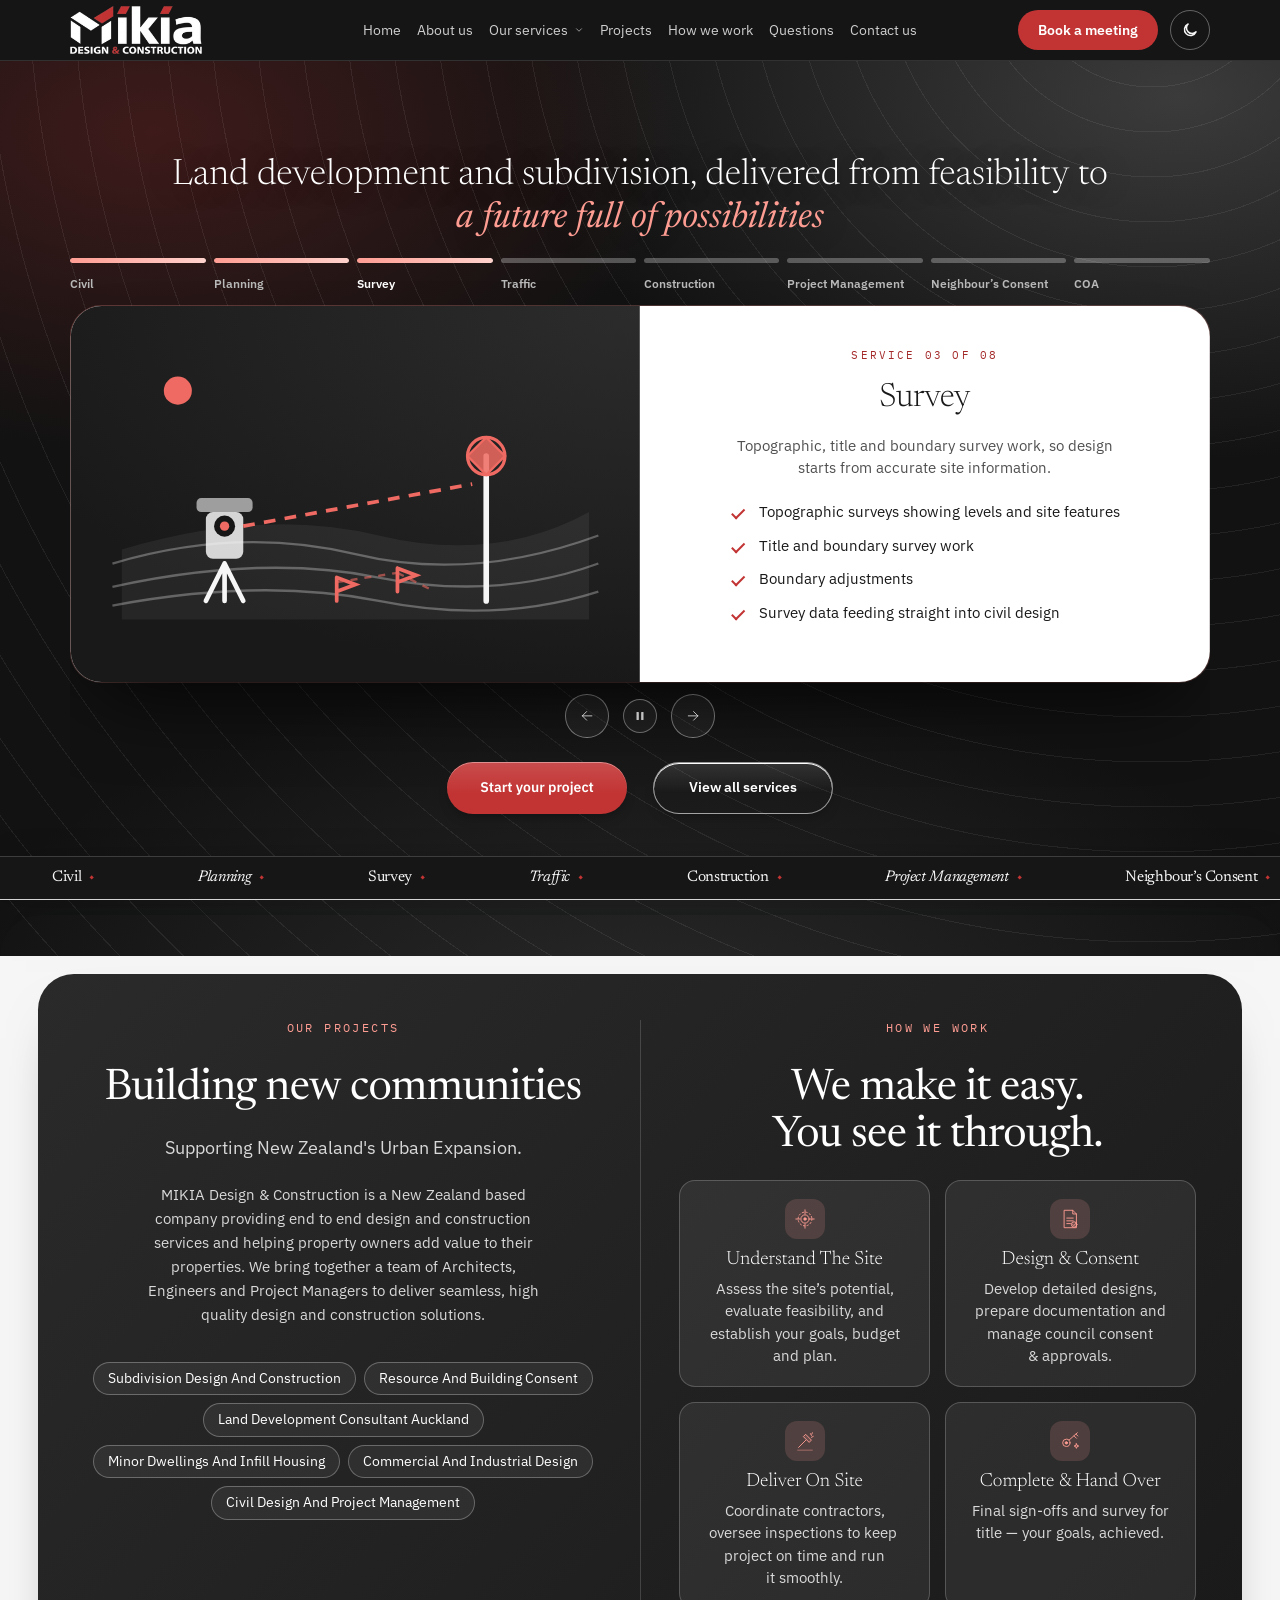
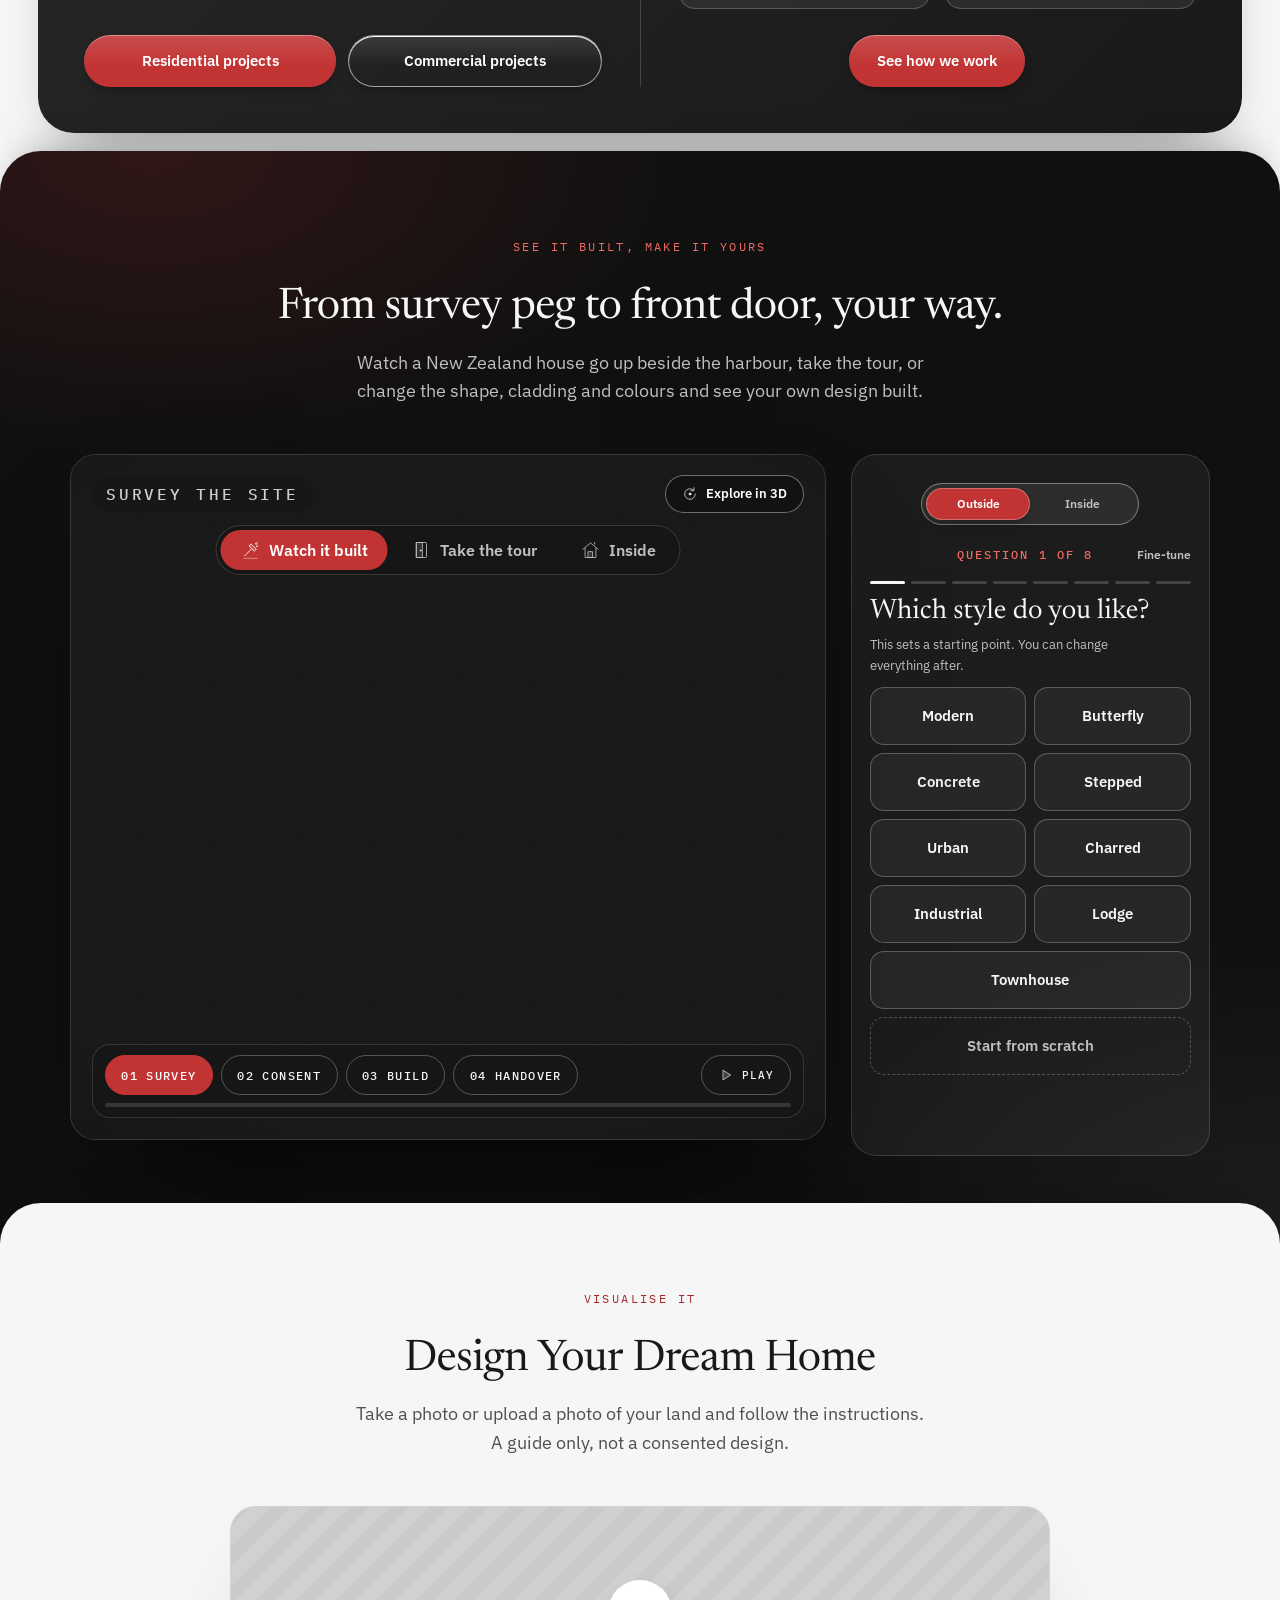
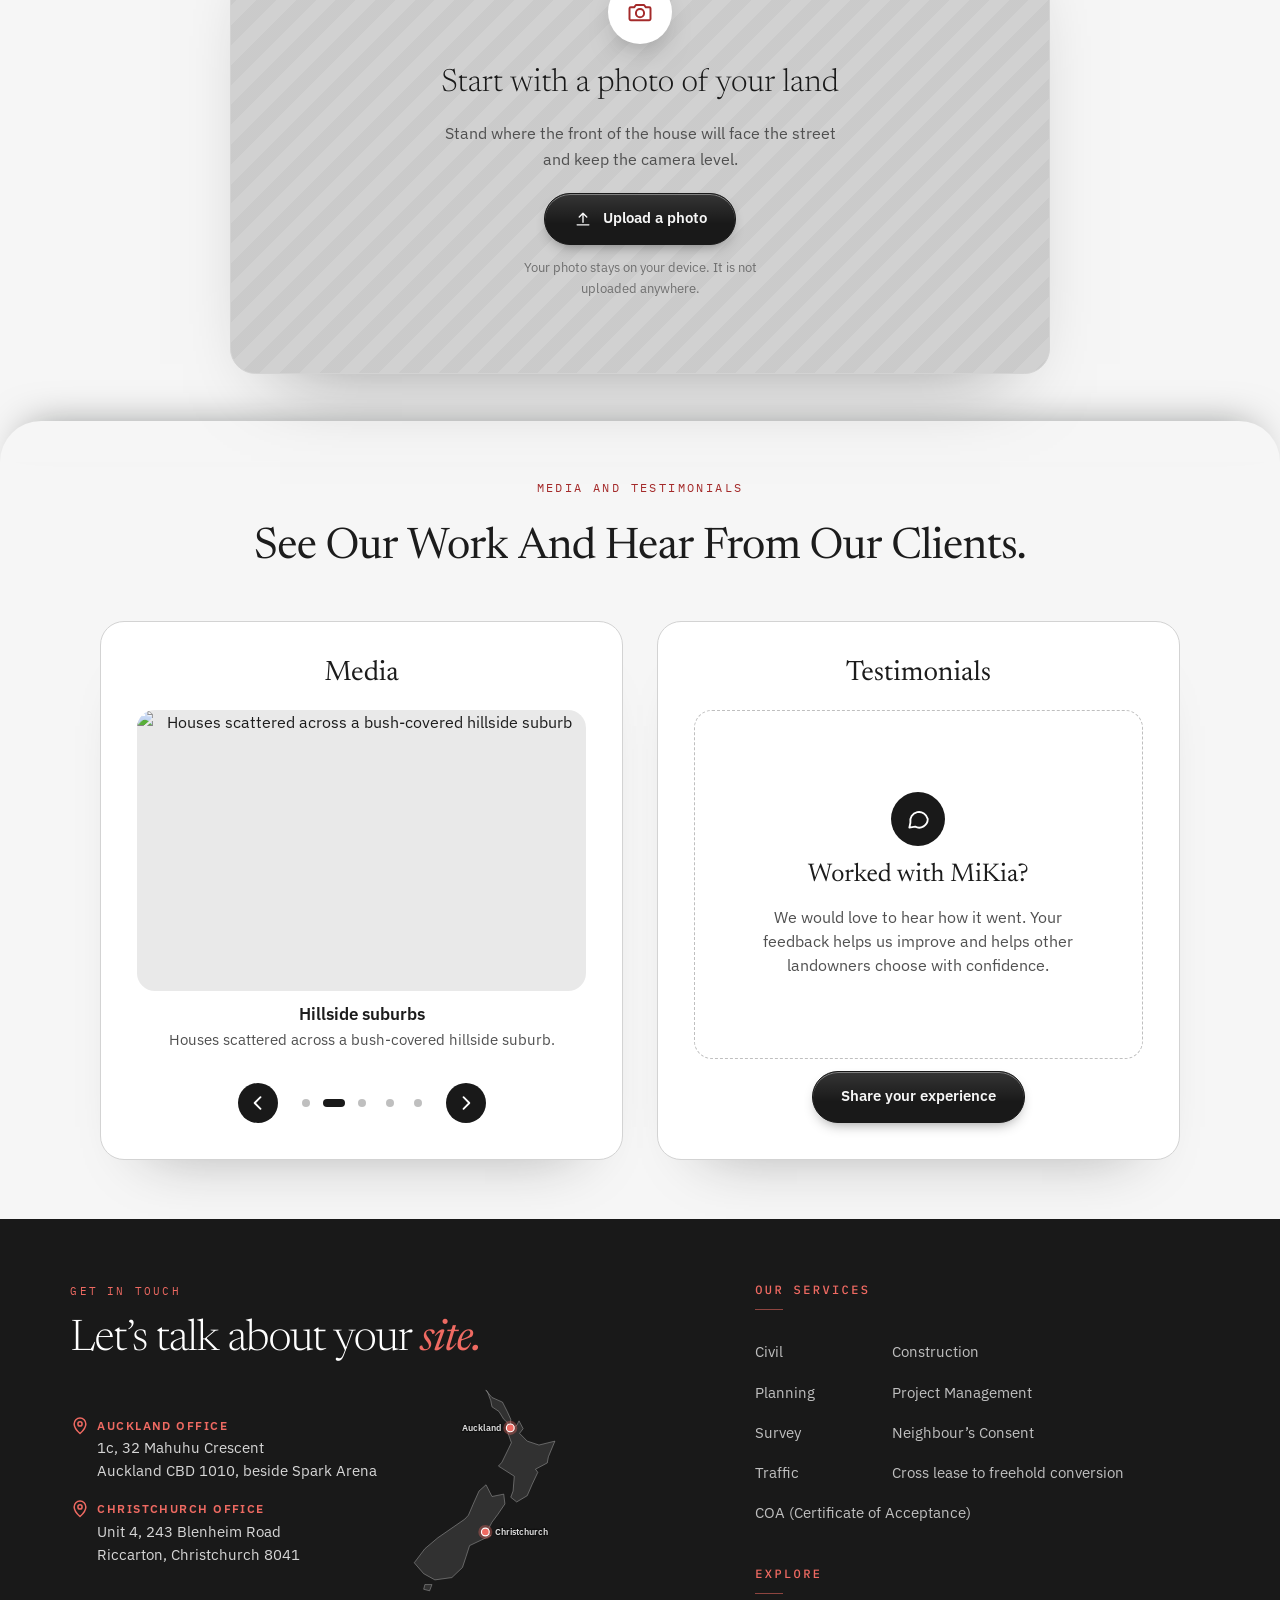
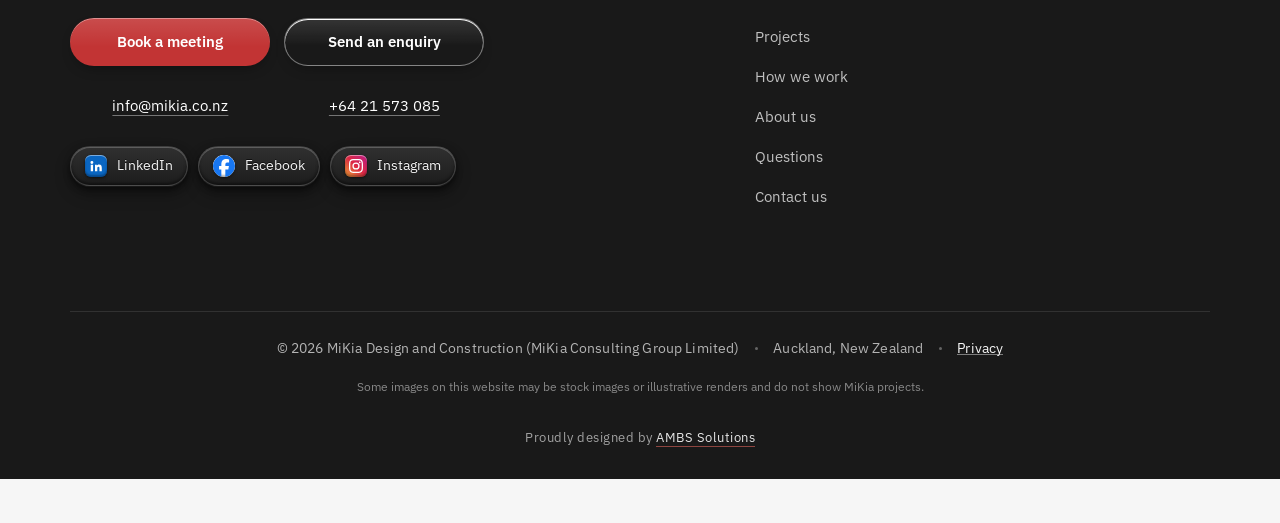
==== index.html @ 09d67371 "Footer: use the official round Facebook logo Co-Authored-By: Claude Sonnet 5.5 <noreply@anthropic.co" ====
<!doctype html>
<html lang="en-NZ">
<head>
<meta charset="utf-8">
<meta name="viewport" content="width=device-width, initial-scale=1, viewport-fit=cover">
<title>Land Development &amp; Project Management Auckland | MiKia</title>
<meta name="description" content="MiKia Design and Construction is a fully integrated land development consultancy in Auckland: civil, planning, survey, traffic and project management in one accountable team.">
<link rel="canonical" href="https://www.mikia.co.nz/">
<meta property="og:type" content="website"><meta property="og:site_name" content="MiKia Design and Construction"><meta property="og:title" content="Land Development &amp; Project Management Auckland | MiKia"><meta property="og:description" content="MiKia Design and Construction is a fully integrated land development consultancy in Auckland: civil, planning, survey, traffic and project management in one accountable team."><meta property="og:url" content="https://www.mikia.co.nz/"><meta name="theme-color" content="#191919"><style>html{background:#121212}</style>
<meta property="og:image" content="https://www.mikia.co.nz/projects/stock-res-1-1600.jpg"><meta property="og:image:alt" content="New homes in Auckland, MiKia Design and Construction"><meta property="og:locale" content="en_NZ"><meta name="twitter:card" content="summary_large_image"><meta name="twitter:title" content="Land Development &amp; Project Management Auckland | MiKia"><meta name="twitter:description" content="MiKia Design and Construction is a fully integrated land development consultancy in Auckland: civil, planning, survey, traffic and project management in one accountable team."><meta name="twitter:image" content="https://www.mikia.co.nz/projects/stock-res-1-1600.jpg">
<script>(function(){var r=document.documentElement,w0=0,vh0=0;function vn(){var v=window.visualViewport?visualViewport.height:innerHeight;return Math.round(Math.min(v,innerHeight,r.clientHeight||innerHeight));}function sv(f){var h=vn();if(f||innerWidth!==w0||!vh0||h<vh0-4){w0=innerWidth;vh0=h;var w=innerWidth,z=w>=3600?1.9:w>=3000?1.6:w>=2400?1.3:w>=1900?1.1:1;r.style.setProperty('--appvh',(h/z)+'px');}}sv(true);addEventListener('resize',function(){sv(false);});if(window.visualViewport)visualViewport.addEventListener('resize',function(){sv(false);});addEventListener('load',function(){setTimeout(function(){sv(false);},150);setTimeout(function(){sv(false);},900);});addEventListener('orientationchange',function(){w0=0;vh0=0;setTimeout(function(){sv(true);},300);});if('IntersectionObserver' in window&&!matchMedia('(prefers-reduced-motion: reduce)').matches){r.classList.add('motion');setTimeout(function(){if(!window.__mr)r.classList.remove('motion')},4000)}})()</script>
<script>(function(){if(innerWidth>=901&&/(^|\/)(index\.html)?$/.test(location.pathname)){document.documentElement.classList.add('hw');setTimeout(function(){document.documentElement.classList.remove('hw');},3200);}})();</script>
<script>(function(){try{try{localStorage.removeItem('mk-theme');}catch(e){}var t=sessionStorage.getItem('mk-theme');if(t!=='dark'&&t!=='light')t=matchMedia('(prefers-color-scheme: dark)').matches?'dark':'light';document.documentElement.dataset.theme=t;}catch(e){}})();</script>
<link rel="icon" href="assets/favicon.svg" type="image/svg+xml">
<link rel="preload" href="assets/fonts/newsreader-normal-300-500-latin.woff2" as="font" type="font/woff2" crossorigin>
<link rel="preload" href="assets/fonts/ibm-plex-sans-latin.woff2" as="font" type="font/woff2" crossorigin>
<link rel="preload" href="assets/fonts/ibm-plex-mono-normal-400-latin.woff2" as="font" type="font/woff2" crossorigin>
<link rel="stylesheet" href="assets/css-index.css?v=8d9da5d6">
<script type="application/ld+json">{"@context": "https://schema.org", "@type": "ProfessionalService", "name": "MiKia Design and Construction", "url": "https://www.mikia.co.nz/", "email": "info@mikia.co.nz", "telephone": "+64 21 573 085", "description": "Fully integrated land development consultancy in Auckland: civil, planning, survey, traffic and project management.", "address": {"@type": "PostalAddress", "streetAddress": "1c, 32 Mahuhu Crescent", "addressLocality": "Auckland", "postalCode": "1010", "addressCountry": "NZ"}, "areaServed": "Auckland, New Zealand", "logo": "https://www.mikia.co.nz/assets/logo.webp", "image": "https://www.mikia.co.nz/projects/stock-res-1-1600.jpg", "sameAs": ["https://www.linkedin.com/company/mikiaconsultinggroup", "https://www.facebook.com/profile.php?id=61563658722446"]}</script>

</head>
<body>
<a class="skip" href="#main">Skip to content</a>
<header class="hero page-hero hero-navonly"><nav class="nav" aria-label="Main">
    <div class="wrap">
      <a href="index.html" class="logo" aria-label="MiKia Design and Construction, home"><img class="logo-img" src="assets/logo.webp" alt="MiKia Design and Construction" width="640" height="233"></a>
      <button class="menu-btn" aria-label="Open menu" aria-expanded="false" aria-controls="nav-links"><svg width="18" height="18" viewBox="0 0 24 24" fill="none" stroke="currentColor" stroke-width="2" stroke-linecap="round" aria-hidden="true"><path d="M4 8h16"/><path d="M4 16h16"/></svg></button>
      <div class="nav-links" id="nav-links"><a href="index.html" aria-current="page">Home</a><a href="about.html">About us</a><div class="nav-dd"><a href="services.html" aria-haspopup="true">Our services<svg class="dd-chev" width="10" height="10" viewBox="0 0 24 24" fill="none" stroke="currentColor" stroke-width="2.4" stroke-linecap="round" stroke-linejoin="round" aria-hidden="true"><path d="M6 9l6 6 6-6"/></svg></a><div class="dd-panel"><ul class="dd-cats"><li class="dd-cat"><a class="dd-cat-a" href="services.html#cat-civil">Civil<svg class="dd-chev dd-r" width="10" height="10" viewBox="0 0 24 24" fill="none" stroke="currentColor" stroke-width="2.4" stroke-linecap="round" stroke-linejoin="round" aria-hidden="true"><path d="M9 6l6 6-6 6"/></svg></a><ul class="dd-fly"><li><a href="services.html#detailed-feasibility-study">Detailed Feasibility Study</a></li><li><a href="services.html#three-waters">3W: Wastewater, Stormwater, Water</a></li><li><a href="services.html#earthworks-retaining-erosion">Earthwork, Retaining Wall, Erosion Sediment Control Plan</a></li><li><a href="services.html#flood-overland-flow-path">Flood and Overland Flow Path</a></li><li><a href="services.html#public-road">Public Road</a></li><li><a href="services.html#tank-mitigation-design">Tank Mitigation Design</a></li><li><a href="services.html#parking-driveway-manoeuvring">Parking, Driveway and Manoeuvring</a></li><li><a href="services.html#stormwater-design">Stormwater Design</a></li><li><a href="services.html#onsite-wastewater-treatment-design">Onsite Wastewater Treatment Design</a></li><li><a href="services.html#coastal-inundation">Coastal Inundation</a></li></ul></li><li class="dd-cat"><a class="dd-cat-a" href="services.html#cat-planning">Planning<svg class="dd-chev dd-r" width="10" height="10" viewBox="0 0 24 24" fill="none" stroke="currentColor" stroke-width="2.4" stroke-linecap="round" stroke-linejoin="round" aria-hidden="true"><path d="M9 6l6 6-6 6"/></svg></a><ul class="dd-fly"><li><a href="services.html#complimentary-online-meeting">Complimentary Online Meeting</a></li><li><a href="services.html#development-feasibility-report">Development Feasibility Report</a></li><li><a href="services.html#subdivision-assessment">Subdivision Assessment</a></li><li><a href="services.html#land-use-consent-assessment">Land Use Consent Assessment</a></li><li><a href="services.html#planning-boundary-adjustment">Boundary Adjustment</a></li><li><a href="services.html#special-character-zone">Special Character Zone</a></li></ul></li><li class="dd-cat"><a class="dd-cat-a" href="services.html#cat-survey">Survey<svg class="dd-chev dd-r" width="10" height="10" viewBox="0 0 24 24" fill="none" stroke="currentColor" stroke-width="2.4" stroke-linecap="round" stroke-linejoin="round" aria-hidden="true"><path d="M9 6l6 6-6 6"/></svg></a><ul class="dd-fly"><li><a href="services.html#topo-survey">Topo</a></li><li><a href="services.html#section-223">223</a></li><li><a href="services.html#faulty-title">Faulty Title</a></li><li><a href="services.html#survey-boundary-adjustment">Boundary Adjustment</a></li></ul></li><li class="dd-cat"><a class="dd-cat-a" href="services.html#cat-traffic">Traffic<svg class="dd-chev dd-r" width="10" height="10" viewBox="0 0 24 24" fill="none" stroke="currentColor" stroke-width="2.4" stroke-linecap="round" stroke-linejoin="round" aria-hidden="true"><path d="M9 6l6 6-6 6"/></svg></a><ul class="dd-fly"><li><a href="services.html#traffic-report">Traffic Report</a></li><li><a href="services.html#pc79">PC79</a></li></ul></li><li class="dd-cat"><a class="dd-cat-a" href="services.html#cat-construction">Construction</a></li><li class="dd-cat"><a class="dd-cat-a" href="services.html#cat-project-management">Project Management<svg class="dd-chev dd-r" width="10" height="10" viewBox="0 0 24 24" fill="none" stroke="currentColor" stroke-width="2.4" stroke-linecap="round" stroke-linejoin="round" aria-hidden="true"><path d="M9 6l6 6-6 6"/></svg></a><ul class="dd-fly"><li><a href="services.html#complete-subdivision-design">Complete Subdivision Design (RC, BC, EPA)</a></li><li><a href="services.html#construction-management">Construction Management</a></li><li><a href="services.html#stakeholder-consultation-management">Stakeholder Consultation Management</a></li><li><a href="services.html#contract-management">Contract Management</a></li><li><a href="services.html#tender-design-management">Tender Design Management</a></li><li><a href="services.html#engineers-representation-service">Engineer’s Representation Service</a></li></ul></li><li class="dd-cat"><a class="dd-cat-a" href="services.html#cat-neighbour-consent">Neighbour’s Consent</a></li><li class="dd-cat"><a class="dd-cat-a" href="services.html#cat-cross-lease-to-freehold">Cross lease to freehold conversion</a></li><li class="dd-cat"><a class="dd-cat-a" href="services.html#cat-coa">COA (Certificate of Acceptance)</a></li></ul></div></div><a href="projects.html">Projects</a><a href="how-we-work.html">How we work</a><a href="faq.html">Questions</a><a href="contact.html">Contact us</a><a class="nav-cta" href="https://calendar.app.google/9QHRDQMFsCRGiAt19" target="_blank" rel="noopener">Book a meeting</a></div>
    </div>
  </nav></header>
<main id="main"><section class="block svc-index hero-svc" id="services"><div class="wrap">
<div class="head-row"><div class="stack"><h1 aria-label="Land development and subdivision, delivered from feasibility to a future full of possibilities"><span class="h1-lead">Land development and subdivision, delivered from feasibility to</span> <span class="swap" aria-hidden="true"><span class="sp on" data-c="#ff9d93"><span class="wd" style="--k:0">a</span> <span class="wd" style="--k:1">future</span> <span class="wd" style="--k:2">full</span> <span class="wd" style="--k:3">of</span> <span class="wd" style="--k:4">possibilities</span></span><span class="sp" data-c="#ff9d93"><span class="wd" style="--k:0">unlocking</span> <span class="wd" style="--k:1">your</span> <span class="wd" style="--k:2">land’s</span> <span class="wd" style="--k:3">true</span> <span class="wd" style="--k:4">potential.</span></span><span class="sp" data-c="#ff9d93"><span class="wd" style="--k:0">creating</span> <span class="wd" style="--k:1">lasting</span> <span class="wd" style="--k:2">value</span> <span class="wd" style="--k:3">for</span> <span class="wd" style="--k:4">generations.</span></span><span class="sp" data-c="#ff9d93"><span class="wd" style="--k:0">Return</span> <span class="wd" style="--k:1">on</span> <span class="wd" style="--k:2">your</span> <span class="wd" style="--k:3">investment.</span></span></span></h1></div><p class="lede">Civil, planning, survey, traffic, project management, construction and consents under one roof, so nothing falls between consultants and your project keeps moving.</p><div class="hero-live" aria-hidden="true" data-i="1"><span class="mono">SERVICE 01 OF 08</span><h3 role="heading" aria-level="2">Civil</h3><p>Three waters, earthworks, stormwater, flood and on-site wastewater design.</p><ul class="ticks"><li>Three waters design</li><li>Earthworks, retaining walls and erosion control</li><li>Stormwater, tanks and flood assessment</li><li>On-site wastewater treatment design</li></ul></div></div>
<div class="car" role="region" aria-roledescription="carousel" aria-label="Our eight services">
 <div class="story-bars"><button type="button" class="sbar" data-i="0" aria-label="Show Civil"><i><b></b></i><span>Civil</span></button><button type="button" class="sbar" data-i="1" aria-label="Show Planning"><i><b></b></i><span>Planning</span></button><button type="button" class="sbar" data-i="2" aria-label="Show Survey"><i><b></b></i><span>Survey</span></button><button type="button" class="sbar" data-i="3" aria-label="Show Traffic"><i><b></b></i><span>Traffic</span></button><button type="button" class="sbar" data-i="4" aria-label="Show Construction"><i><b></b></i><span>Construction</span></button><button type="button" class="sbar" data-i="5" aria-label="Show Project Management"><i><b></b></i><span>Project Management</span></button><button type="button" class="sbar" data-i="6" aria-label="Show Neighbour’s Consent"><i><b></b></i><span>Neighbour’s Consent</span></button><button type="button" class="sbar" data-i="7" aria-label="Show COA (Certificate of Acceptance)"><i><b></b></i><span>COA</span></button></div>
 <div class="car-track" id="carTrack" tabindex="0" aria-live="off"><div class="car-slide" role="group" aria-roledescription="slide" aria-label="1 of 8: Civil" id="cs0">
<div class="cs-art"><svg class="ill" viewBox="0 0 200 120" fill="none" aria-hidden="true" focusable="false">
<path d="M0 70H200" stroke="currentColor" stroke-opacity=".55"/>
<path d="M0 70V120H200V70" fill="currentColor" fill-opacity=".07"/>
<g stroke="currentColor" stroke-opacity=".25"><path d="M10 82l8 6M30 94l8 6M52 80l8 6M150 90l8 6M176 82l8 6M20 108l8 6"/></g>
<path d="M66 70V104H128V70" fill="#161616" stroke="currentColor" stroke-opacity=".6"/>
<rect x="60" y="94" width="76" height="9" rx="4.5" fill="var(--ia)" fill-opacity=".35" stroke="var(--ia)" stroke-width="1.4"/>
<path class="dash-flow" d="M62 98.5H134" stroke="currentColor" stroke-opacity=".85" stroke-width="1.4" stroke-dasharray="4 5"/>
<path d="M100 70V94" stroke="currentColor" stroke-opacity=".6" stroke-width="5" stroke-linecap="round"/><rect x="94" y="66" width="12" height="4" rx="1.5" fill="currentColor" fill-opacity=".7"/>
<g stroke="currentColor" stroke-opacity=".7" fill="currentColor" fill-opacity=".12"><rect x="150" y="56" width="14" height="14"/><rect x="164" y="56" width="14" height="14"/><rect x="157" y="42" width="14" height="14"/><rect x="171" y="42" width="14" height="14"/><rect x="164" y="28" width="14" height="14"/><rect x="178" y="28" width="14" height="14"/></g>
<g><rect x="12" y="58" width="34" height="8" rx="4" fill="currentColor" fill-opacity=".75"/><rect x="18" y="46" width="18" height="12" rx="2" fill="var(--ia)" fill-opacity=".85"/><path d="M22 49h8v6h-8z" fill="#161616" fill-opacity=".7"/>
<g class="sway2" style="transform-origin:34px 50px"><path d="M34 50L52 30L70 56" stroke="var(--ia)" stroke-width="3" stroke-linecap="round" stroke-linejoin="round"/><path d="M66 54l10 2-3 10z" fill="currentColor" fill-opacity=".8"/></g></g>
<g fill="var(--ia)"><circle class="drop" style="--d:0s" cx="82" cy="78" r="1.8"/><circle class="drop" style="--d:.9s" cx="112" cy="80" r="1.6"/></g>
<circle class="pulse-op" cx="176" cy="14" r="7" fill="var(--ia)" fill-opacity=".9"/></svg></div>
<div class="cs-copy"><span class="mono">SERVICE 01 OF 08</span><h3 role="heading" aria-level="2">Civil</h3><p>Three waters, earthworks, stormwater, flood and on-site wastewater design.</p><ul class="ticks"><li>Three waters design</li><li>Earthworks, retaining walls and erosion control</li><li>Stormwater, tanks and flood assessment</li><li>On-site wastewater treatment design</li></ul></div></div><div class="car-slide" role="group" aria-roledescription="slide" aria-label="2 of 8: Planning" id="cs1">
<div class="cs-art"><svg class="ill" viewBox="0 0 200 120" fill="none" aria-hidden="true" focusable="false">
<rect x="6" y="6" width="188" height="108" rx="6" stroke="currentColor" stroke-opacity=".35"/>
<path d="M6 60H194" stroke="currentColor" stroke-opacity=".5" stroke-width="10"/><path class="dash-flow slow" d="M6 60H194" stroke="currentColor" stroke-opacity=".9" stroke-dasharray="6 6"/>
<g stroke="currentColor" stroke-opacity=".55" fill="currentColor" fill-opacity=".05">
<rect x="14" y="14" width="42" height="36"/><rect x="60" y="14" width="42" height="36"/><rect x="106" y="14" width="42" height="36"/><rect x="152" y="14" width="34" height="36"/>
<rect x="14" y="70" width="34" height="36"/><rect x="52" y="70" width="48" height="36"/><rect x="104" y="70" width="42" height="36"/><rect x="150" y="70" width="36" height="36"/></g>
<g fill="currentColor" fill-opacity=".45"><path d="M24 36l9-9 9 9z"/><path d="M70 36l9-9 9 9z"/><path d="M162 36l8-8 8 8z"/><path d="M62 94l11-9 11 9z"/><path d="M158 94l10-8 10 8z"/></g>
<rect class="pulse-op" x="106" y="14" width="42" height="36" fill="var(--ia)" fill-opacity=".45" stroke="var(--ia)" stroke-width="1.8" stroke-dasharray="4 3"/>
<g class="pop-loop" style="transform-origin:127px 32px"><circle cx="127" cy="32" r="9" fill="var(--ia)"/><path d="M122 32l4 4 7-8" stroke="#161616" stroke-width="2" stroke-linecap="round" stroke-linejoin="round"/></g>
<g fill="currentColor" fill-opacity=".5"><circle cx="46" cy="100" r="3"/><circle cx="120" cy="106" r="3"/><circle cx="188" cy="62" r="3" fill-opacity="0"/></g></svg></div>
<div class="cs-copy"><span class="mono">SERVICE 02 OF 08</span><h3 role="heading" aria-level="2">Planning</h3><p>Feasibility, subdivision and consent assessments for land development.</p><ul class="ticks"><li>Development feasibility reports</li><li>Subdivision assessments</li><li>Land use consent assessments</li><li>Boundary adjustments</li></ul></div></div><div class="car-slide" role="group" aria-roledescription="slide" aria-label="3 of 8: Survey" id="cs2">
<div class="cs-art"><svg class="ill" viewBox="0 0 200 120" fill="none" aria-hidden="true" focusable="false">
<g stroke="currentColor" stroke-opacity=".3"><path d="M-4 96Q50 80 100 92T204 84"/><path d="M-4 106Q60 92 110 102T204 96"/><path d="M-4 114Q60 102 110 112T204 108"/></g>
<path d="M0 90Q60 72 110 84T200 74V120H0Z" fill="currentColor" fill-opacity=".06"/>
<g><path d="M44 96L36 112M44 96L52 112M44 96V112" stroke="currentColor" stroke-width="2" stroke-linecap="round"/>
<rect x="36" y="74" width="16" height="20" rx="3" fill="currentColor" fill-opacity=".85"/><circle cx="44" cy="80" r="4.5" fill="#161616"/><circle cx="44" cy="80" r="2" fill="var(--ia)"/><rect x="32" y="68" width="24" height="6" rx="2" fill="currentColor" fill-opacity=".6"/></g>
<path class="dash-flow" d="M52 80L150 62" stroke="var(--ia)" stroke-width="1.6" stroke-dasharray="5 4"/>
<g><path d="M156 112V50" stroke="currentColor" stroke-width="2.4" stroke-linecap="round"/><path d="M148 50l8-8 8 8-8 8z" fill="var(--ia)" fill-opacity=".85" stroke="var(--ia)"/><circle class="ripple" cx="156" cy="50" r="8" stroke="var(--ia)" stroke-width="1.4"/></g>
<g stroke="currentColor" stroke-width="1.6" stroke-linecap="round"><path d="M92 112V102M92 102l8 3-8 3" stroke="var(--ia)"/><path d="M118 108V98M118 98l8 3-8 3" stroke="var(--ia)"/></g>
<path d="M92 104L118 100M118 100L134 108" stroke="var(--ia)" stroke-opacity=".6" stroke-dasharray="3 3"/>
<circle class="pulse-op" cx="24" cy="22" r="6" fill="var(--ia)"/></svg></div>
<div class="cs-copy"><span class="mono">SERVICE 03 OF 08</span><h3 role="heading" aria-level="2">Survey</h3><p>Topographic, title and boundary survey work, so design starts from accurate site information.</p><ul class="ticks"><li>Topographic surveys showing levels and site features</li><li>Title and boundary survey work</li><li>Boundary adjustments</li><li>Survey data feeding straight into civil design</li></ul></div></div><div class="car-slide" role="group" aria-roledescription="slide" aria-label="4 of 8: Traffic" id="cs3">
<div class="cs-art"><svg class="ill" viewBox="0 0 200 120" fill="none" aria-hidden="true" focusable="false">
<rect x="0" y="48" width="200" height="30" fill="currentColor" fill-opacity=".1"/><rect x="85" y="0" width="30" height="120" fill="currentColor" fill-opacity=".1"/>
<path d="M0 63H85M115 63H200M100 0V48M100 78V120" stroke="currentColor" stroke-opacity=".7" stroke-dasharray="6 6"/>
<g stroke="currentColor" stroke-opacity=".6" stroke-width="2"><path d="M70 50V76M74 50V76M78 50V76M122 50V76M126 50V76M130 50V76"/></g>
<rect class="drift" style="animation-delay:0s" x="8" y="53" width="20" height="9" rx="3.5" fill="var(--ia)"/>
<rect class="drift" style="animation-delay:-1.8s" x="8" y="53" width="20" height="9" rx="3.5" fill="currentColor" fill-opacity=".8"/>
<rect class="drift" style="animation-delay:-.8s" x="8" y="66" width="18" height="9" rx="3.5" fill="currentColor" fill-opacity=".5"/>
<rect x="89" y="8" width="9" height="20" rx="3.5" fill="var(--ia)" fill-opacity=".85"/><rect x="102" y="92" width="9" height="20" rx="3.5" fill="currentColor" fill-opacity=".7"/>
<g><rect x="136" y="38" width="5" height="12" rx="2" fill="currentColor" fill-opacity=".8"/><circle cx="138.5" cy="42" r="1.4" fill="var(--ia)"/><circle class="pulse-op" cx="138.5" cy="47" r="1.4" fill="var(--ia)"/></g>
<g fill="currentColor" fill-opacity=".8"><rect x="150" y="96" width="6" height="14"/><rect x="160" y="88" width="6" height="22"/><rect x="170" y="80" width="6" height="30" fill="var(--ia)"/><rect x="180" y="90" width="6" height="20"/></g>
<path d="M146 112H190" stroke="currentColor" stroke-opacity=".6"/></svg></div>
<div class="cs-copy"><span class="mono">SERVICE 04 OF 08</span><h3 role="heading" aria-level="2">Traffic</h3><p>Traffic reports and plan change assessments, showing how a development affects the roads around it.</p><ul class="ticks"><li>Traffic reports for resource consent applications</li><li>PC79 assessments</li><li>Access, parking and site layout advice</li><li>Plan change traffic assessments</li></ul></div></div><div class="car-slide" role="group" aria-roledescription="slide" aria-label="5 of 8: Construction" id="cs4">
<div class="cs-art"><svg class="ill" viewBox="0 0 200 120" fill="none" aria-hidden="true" focusable="false">
<path d="M0 100H200" stroke="currentColor" stroke-opacity=".5"/><path d="M0 100V120H200V100" fill="currentColor" fill-opacity=".07"/>
<g stroke="currentColor" stroke-width="2.2" stroke-linecap="round"><path d="M30 100V12"/><path d="M22 100V12M38 100V12" stroke-width="1" stroke-opacity=".6"/><path d="M22 28L38 20M22 44L38 36M22 60L38 52M22 76L38 68M22 92L38 84" stroke-width=".9" stroke-opacity=".6"/><path d="M10 12H122"/><path d="M30 12L30 4M30 4L8 12M30 4L108 12" stroke-width="1.2"/></g>
<rect x="24" y="100" width="12" height="3" fill="currentColor"/>
<g class="sway2" style="transform-origin:96px 12px"><path d="M96 12V50" stroke="currentColor" stroke-width="1.2"/><path d="M86 50h20" stroke="var(--ia)" stroke-width="3" stroke-linecap="round"/><rect x="84" y="50" width="24" height="5" fill="var(--ia)" fill-opacity=".85"/></g>
<g stroke="currentColor" stroke-width="1.6" fill="currentColor" fill-opacity=".05"><path d="M80 100V74H160V100"/><path d="M80 74L120 54L160 74"/><path d="M100 100V74M120 100V74M140 100V74"/><path d="M80 87H160" stroke-opacity=".5"/></g>
<path d="M120 54V74" stroke="var(--ia)" stroke-width="1.6"/><path d="M120 54L160 74M120 54L80 74" stroke="var(--ia)" stroke-width="1.6"/>
<g stroke="currentColor" stroke-opacity=".5"><path d="M170 100V70M186 100V70M170 78H186M170 90H186"/></g>
<g fill="var(--ia)"><circle class="pulse-op" cx="182" cy="16" r="6" fill-opacity=".9"/></g></svg></div>
<div class="cs-copy"><span class="mono">SERVICE 05 OF 08</span><h3 role="heading" aria-level="2">Construction</h3><p>Construction of your project, coordinated with the design and consent work.</p><ul class="ticks"><li>Coordinated with design and consent</li><li>Built to the approved plans</li><li>Kept to programme</li><li>Contractors and trades managed for you</li></ul></div></div><div class="car-slide" role="group" aria-roledescription="slide" aria-label="6 of 8: Project Management" id="cs5">
<div class="cs-art"><svg class="ill" viewBox="0 0 200 120" fill="none" aria-hidden="true" focusable="false">
<path d="M24 62H176" stroke="currentColor" stroke-opacity=".3" stroke-width="3" stroke-linecap="round"/>
<path class="dash-flow" d="M24 62H176" stroke="var(--ia)" stroke-width="2.4" stroke-dasharray="8 6"/>
<g fill="#161616" stroke="currentColor" stroke-width="1.6"><circle cx="24" cy="62" r="14"/><circle cx="72" cy="62" r="14"/><circle cx="120" cy="62" r="14"/><circle cx="168" cy="62" r="14" stroke="var(--ia)"/></g>
<g stroke="currentColor" stroke-width="1.6" stroke-linecap="round" stroke-linejoin="round">
<path d="M24 55V69M18 69h12"/><path d="M64 58h16M64 62h16M64 66h10"/><path d="M114 54h12v16h-12zM117 60h6M117 64h6"/><path d="M160 66V58l8-6 8 6v8z" stroke="var(--ia)"/></g>
<g fill="currentColor" fill-opacity=".85" font-family="IBM Plex Mono,monospace" font-size="6" text-anchor="middle" letter-spacing=".5"><text x="24" y="92">SURVEY</text><text x="72" y="92">PLAN</text><text x="120" y="92">CONSENT</text><text x="168" y="92" fill="#ef6a62">BUILD</text></g>
<g class="pop-loop" style="transform-origin:100px 28px"><rect x="62" y="16" width="76" height="20" rx="10" fill="var(--ia)" fill-opacity=".2" stroke="var(--ia)"/><circle cx="76" cy="26" r="4" fill="var(--ia)"/><path d="M86 26h44" stroke="currentColor" stroke-opacity=".7" stroke-width="2" stroke-linecap="round"/></g></svg></div>
<div class="cs-copy"><span class="mono">SERVICE 06 OF 08</span><h3 role="heading" aria-level="2">Project Management</h3><p>Design, consent and construction coordinated by one accountable team.</p><ul class="ticks"><li>Complete subdivision design</li><li>Construction and contract management</li><li>Stakeholder consultation management</li><li>Tender design management</li></ul></div></div><div class="car-slide" role="group" aria-roledescription="slide" aria-label="7 of 8: Neighbour’s Consent" id="cs6">
<div class="cs-art"><svg class="ill" viewBox="0 0 200 120" fill="none" aria-hidden="true" focusable="false">
<path d="M0 100H200" stroke="currentColor" stroke-opacity=".5"/>
<g stroke="currentColor" stroke-width="1.6" fill="currentColor" fill-opacity=".06" stroke-linejoin="round">
<path d="M10 100V70h40v30"/><path d="M6 72L30 52l24 20"/><rect x="24" y="84" width="12" height="16"/>
<path d="M80 100V64h40v36" stroke="var(--ia)"/><path d="M76 66L100 44l24 22" stroke="var(--ia)"/><rect x="94" y="80" width="12" height="20" stroke="var(--ia)"/>
<path d="M150 100V70h40v30"/><path d="M146 72L170 52l24 20"/><rect x="164" y="84" width="12" height="16"/></g>
<g class="drift" style="animation-delay:0s"><rect x="0" y="34" width="16" height="11" rx="1.5" fill="#161616" stroke="var(--ia)" stroke-width="1.4"/><path d="M0 35l8 6 8-6" stroke="var(--ia)" stroke-width="1.2"/></g>
<g class="pop-loop" style="transform-origin:30px 36px"><circle cx="30" cy="36" r="9" fill="var(--ia)"/><path d="M25 36l4 4 7-8" stroke="#161616" stroke-width="2" stroke-linecap="round" stroke-linejoin="round"/></g>
<g class="pop-loop" style="transform-origin:170px 36px;animation-delay:.6s"><circle cx="170" cy="36" r="9" fill="var(--ia)"/><path d="M165 36l4 4 7-8" stroke="#161616" stroke-width="2" stroke-linecap="round" stroke-linejoin="round"/></g>
<path d="M44 40Q70 22 96 40M156 40Q130 22 104 40" stroke="var(--ia)" stroke-opacity=".6" stroke-dasharray="3 3"/></svg></div>
<div class="cs-copy"><span class="mono">SERVICE 07 OF 08</span><h3 role="heading" aria-level="2">Neighbour’s Consent</h3><p>Written approvals from neighbours and other affected parties.</p><ul class="ticks"><li>Affected parties identified</li><li>Information prepared for neighbours</li><li>Neighbours approached on your behalf</li><li>Signed approvals collected</li></ul></div></div><div class="car-slide" role="group" aria-roledescription="slide" aria-label="8 of 8: COA (Certificate of Acceptance)" id="cs7">
<div class="cs-art"><svg class="ill" viewBox="0 0 200 120" fill="none" aria-hidden="true" focusable="false">
<path d="M0 104H200" stroke="currentColor" stroke-opacity=".5"/>
<g stroke="currentColor" stroke-width="1.6" fill="currentColor" fill-opacity=".06"><path d="M16 104V66h70v38"/><path d="M10 68L51 36l41 32" stroke-linejoin="round"/><rect x="26" y="78" width="14" height="26"/><rect x="52" y="76" width="22" height="16"/><path d="M63 76V92M52 84h22" stroke-opacity=".5"/></g>
<g><rect x="108" y="14" width="76" height="92" rx="5" fill="#161616" stroke="currentColor" stroke-width="1.6"/><path d="M118 30h44M118 40h56M118 50h56M118 60h34" stroke="currentColor" stroke-opacity=".6" stroke-width="2.4" stroke-linecap="round"/>
<g class="pop-loop" style="transform-origin:160px 86px"><circle cx="160" cy="86" r="14" fill="var(--ia)" fill-opacity=".25" stroke="var(--ia)" stroke-width="1.6"/><path d="M153 86l5 5 9-10" stroke="var(--ia)" stroke-width="2.4" stroke-linecap="round" stroke-linejoin="round"/><path d="M152 98l-4 12 8-4 4 6 3-12" stroke="var(--ia)" stroke-width="1.2" stroke-linejoin="round"/></g></g>
<circle class="pulse-op" cx="22" cy="22" r="6" fill="var(--ia)"/></svg></div>
<div class="cs-copy"><span class="mono">SERVICE 08 OF 08</span><h3 role="heading" aria-level="2">COA (Certificate of Acceptance)</h3><p>A Certificate of Acceptance for building work done without a required consent.</p><ul class="ticks"><li>Review of the work and what council will need</li><li>Information council needs, prepared for you</li><li>Application lodged and managed with council</li><li>Questions from council answered on your behalf</li></ul></div></div></div>
 <div class="car-ui"><a class="btn btn-accent hero-start btn-run" href="contact.html">Start your project</a><button type="button" class="car-btn" id="carPrev" aria-label="Previous service"><svg class="ic ic-arrow" viewBox="0 0 48 48" fill="none" stroke="currentColor" stroke-width="2" stroke-linecap="round" stroke-linejoin="round" aria-hidden="true" focusable="false"><path d="M14 34L34 14"/><path d="M16 14h18v18"/></svg></button><span class="car-count" id="carCount" aria-live="polite">01 / 08</span><button type="button" class="car-btn" id="carNext" aria-label="Next service"><svg class="ic ic-arrow" viewBox="0 0 48 48" fill="none" stroke="currentColor" stroke-width="2" stroke-linecap="round" stroke-linejoin="round" aria-hidden="true" focusable="false"><path d="M14 34L34 14"/><path d="M16 14h18v18"/></svg></button><button type="button" class="car-btn car-pp" id="carPP" aria-pressed="true" aria-label="Pause automatic slides"><svg class="i-pause" viewBox="0 0 24 24" width="14" height="14" aria-hidden="true"><rect x="6" y="5" width="4" height="14" rx="1" fill="currentColor"/><rect x="14" y="5" width="4" height="14" rx="1" fill="currentColor"/></svg><svg class="i-play" viewBox="0 0 24 24" width="14" height="14" aria-hidden="true"><path d="M8 5l11 7-11 7z" fill="currentColor"/></svg></button><a class="btn btn-light hero-all" href="services.html">View all services</a></div>
 <ol class="car-tabs"><li><button type="button" class="car-tab" data-i="0" aria-label="Show Civil" aria-current="true"><span class="n">01</span><span class="t">Civil</span></button></li><li><button type="button" class="car-tab" data-i="1" aria-label="Show Planning" aria-current="false"><span class="n">02</span><span class="t">Planning</span></button></li><li><button type="button" class="car-tab" data-i="2" aria-label="Show Survey" aria-current="false"><span class="n">03</span><span class="t">Survey</span></button></li><li><button type="button" class="car-tab" data-i="3" aria-label="Show Traffic" aria-current="false"><span class="n">04</span><span class="t">Traffic</span></button></li><li><button type="button" class="car-tab" data-i="4" aria-label="Show Construction" aria-current="false"><span class="n">05</span><span class="t">Construction</span></button></li><li><button type="button" class="car-tab" data-i="5" aria-label="Show Project Management" aria-current="false"><span class="n">06</span><span class="t">Project Management</span></button></li><li><button type="button" class="car-tab" data-i="6" aria-label="Show Neighbour’s Consent" aria-current="false"><span class="n">07</span><span class="t">Neighbour’s Consent</span></button></li><li><button type="button" class="car-tab" data-i="7" aria-label="Show COA (Certificate of Acceptance)" aria-current="false"><span class="n">08</span><span class="t">COA</span></button></li></ol>
</div></div></section><section class="block brief" id="process"><div class="wrap brief-grid">
<div class="brief-col brief-proj" id="projects"><div class="stack"><span class="eyebrow">Our projects</span><h2>Building new communities</h2></div><p class="lede">Supporting New Zealand's Urban Expansion.</p>
<p class="brief-txt">MIKIA Design &amp; Construction is a New Zealand based company providing end to end design and construction services and helping property owners add value to their properties. We bring together a team of Architects, Engineers and Project Managers to deliver seamless, high quality design and construction solutions.</p>
<ul class="brief-kw"><li>Subdivision Design And Construction</li><li>Resource And Building Consent</li><li>Land Development Consultant Auckland</li><li>Minor Dwellings And Infill Housing</li><li>Commercial And Industrial Design</li><li>Civil Design And Project Management</li></ul>
<div class="brief-links"><a class="btn btn-accent" href="projects.html#residential">Residential projects</a><a class="btn btn-light" href="projects.html#commercial">Commercial projects</a></div></div>
<div class="brief-col brief-how"><div class="stack"><span class="eyebrow">How we work</span><h2>We make it easy. You see it through.</h2></div><ol class="brief-stages"><li><span class="bs-ico" aria-hidden="true"><svg class="ic ic-survey" viewBox="0 0 48 48" fill="none" stroke="currentColor" stroke-width="2" stroke-linecap="round" stroke-linejoin="round" aria-hidden="true" focusable="false"><circle class="ic-ring" cx="24" cy="24" r="15" stroke-dasharray="3 5"/><circle cx="24" cy="24" r="9"/><path d="M24 4v9M24 35v9M4 24h9M35 24h9"/><circle class="ic-dot" cx="24" cy="24" r="2.6" fill="currentColor"/></svg></span><div><h3>Understand The Site</h3><p>Assess the site’s potential, evaluate feasibility, and establish your goals, budget and plan.</p></div></li><li><span class="bs-ico" aria-hidden="true"><svg class="ic ic-consent" viewBox="0 0 48 48" fill="none" stroke="currentColor" stroke-width="2" stroke-linecap="round" stroke-linejoin="round" aria-hidden="true" focusable="false"><path d="M12 5h18l8 8v30H12z"/><path d="M30 5v8h8"/><path class="ic-l1" d="M17 22h14" pathLength="1"/><path class="ic-l2" d="M17 28h14" pathLength="1"/><path class="ic-l3" d="M17 34h8" pathLength="1"/><circle class="ic-stamp" cx="33" cy="36" r="6" fill="var(--ia,currentColor)" fill-opacity=".18"/><path class="ic-chk" d="M30 36l2.4 2.4 4.2-4.8" pathLength="1"/></svg></span><div><h3>Design &amp; Consent</h3><p>Develop detailed designs, prepare documentation and manage council consent &amp; approvals.</p></div></li><li><span class="bs-ico" aria-hidden="true"><svg class="ic ic-build" viewBox="0 0 48 48" fill="none" stroke="currentColor" stroke-width="2" stroke-linecap="round" stroke-linejoin="round" aria-hidden="true" focusable="false"><g class="ic-hammer"><path d="M26 22L10 38"/><path d="M26 10l12 12-5 5-12-12z" fill="currentColor" fill-opacity=".16"/></g><path d="M8 44h32" stroke-opacity=".5"/><path class="ic-spark" d="M36 8l2 4M42 14l-4 2M40 6l-1 3"/></svg></span><div><h3>Deliver On Site</h3><p>Coordinate contractors, oversee inspections to keep  project on time and run it smoothly.</p></div></li><li><span class="bs-ico" aria-hidden="true"><svg class="ic ic-handover" viewBox="0 0 48 48" fill="none" stroke="currentColor" stroke-width="2" stroke-linecap="round" stroke-linejoin="round" aria-hidden="true" focusable="false"><g class="ic-key"><circle cx="16" cy="28" r="8"/><circle cx="16" cy="28" r="2.6" fill="currentColor"/><path d="M22 22L40 6M33 13l5 5M37 9l4 4"/></g><path class="ic-spark" d="M38 30l1.5 3.5L43 35l-3.5 1.5L38 40l-1.5-3.5L33 35l3.5-1.5z" fill="currentColor" fill-opacity=".2"/></svg></span><div><h3>Complete &amp; Hand Over</h3><p>Final sign-offs and survey for title — your goals, achieved.</p></div></li></ol><p class="brief-more"><a class="btn btn-accent" href="how-we-work.html">See how we work</a></p></div>
</div></section><div class="ticker" aria-hidden="true"><div class="ticker-skew"><div class="ticker-track"><span>Civil</span><span>Planning</span><span>Survey</span><span>Traffic</span><span>Construction</span><span>Project Management</span><span>Neighbour’s Consent</span><span>COA</span><span>Civil</span><span>Planning</span><span>Survey</span><span>Traffic</span><span>Construction</span><span>Project Management</span><span>Neighbour’s Consent</span><span>COA</span><span>Civil</span><span>Planning</span><span>Survey</span><span>Traffic</span><span>Construction</span><span>Project Management</span><span>Neighbour’s Consent</span><span>COA</span><span>Civil</span><span>Planning</span><span>Survey</span><span>Traffic</span><span>Construction</span><span>Project Management</span><span>Neighbour’s Consent</span><span>COA</span><span>Civil</span><span>Planning</span><span>Survey</span><span>Traffic</span><span>Construction</span><span>Project Management</span><span>Neighbour’s Consent</span><span>COA</span><span>Civil</span><span>Planning</span><span>Survey</span><span>Traffic</span><span>Construction</span><span>Project Management</span><span>Neighbour’s Consent</span><span>COA</span></div></div></div><section class="block studio" id="build3d"><div class="wrap">
<div class="head-row"><div class="stack"><span class="eyebrow">See it built, make it yours</span><h2>From survey peg to front door, your way.</h2></div><p class="lede">Watch a New Zealand house go up beside the harbour, take the tour, or change the shape, cladding and colours and see your own design built.</p></div>
<div class="studio-grid">
<div class="viewer3d">
 <div class="v3d-canvas" id="v3d" role="img" aria-label="Construction of a New Zealand house near the beach, from site survey to handover. Use the options panel to change the design in 3D."><video class="v3d-video" id="v3dVideo" muted playsinline loop preload="none" data-poster="projects/build-poster.webp" width="1280" height="720" aria-label="Video of a house being built, from survey to handover"></video></div>
 <div class="v3d-top"><span class="v3d-label" id="v3dLabel" aria-live="polite">Survey the site</span><span class="v3d-hint"><svg class="ic ic-rotate" viewBox="0 0 48 48" fill="none" stroke="currentColor" stroke-width="2" stroke-linecap="round" stroke-linejoin="round" aria-hidden="true" focusable="false"><g class="ic-orbit"><path d="M40 24a16 16 0 11-6-12.5"/><path d="M36 5v9h-9"/></g><circle cx="24" cy="24" r="3" fill="currentColor"/></svg><span>Drag to look around</span></span><button class="v3d-explore" id="v3dExplore" type="button"><svg class="ic ic-rotate" viewBox="0 0 48 48" fill="none" stroke="currentColor" stroke-width="2" stroke-linecap="round" stroke-linejoin="round" aria-hidden="true" focusable="false"><g class="ic-orbit"><path d="M40 24a16 16 0 11-6-12.5"/><path d="M36 5v9h-9"/></g><circle cx="24" cy="24" r="3" fill="currentColor"/></svg><span>Explore in 3D</span></button></div>
 <div class="v3d-tabs" role="tablist" aria-label="3D mode"><button type="button" role="tab" class="v3d-tab" data-mode="build" aria-selected="true"><svg class="ic ic-build" viewBox="0 0 48 48" fill="none" stroke="currentColor" stroke-width="2" stroke-linecap="round" stroke-linejoin="round" aria-hidden="true" focusable="false"><g class="ic-hammer"><path d="M26 22L10 38"/><path d="M26 10l12 12-5 5-12-12z" fill="currentColor" fill-opacity=".16"/></g><path d="M8 44h32" stroke-opacity=".5"/><path class="ic-spark" d="M36 8l2 4M42 14l-4 2M40 6l-1 3"/></svg><span class="l">Watch it built</span><span class="sh">Build</span></button><button type="button" role="tab" class="v3d-tab" data-mode="tour" aria-selected="false"><svg class="ic ic-door" viewBox="0 0 48 48" fill="none" stroke="currentColor" stroke-width="2" stroke-linecap="round" stroke-linejoin="round" aria-hidden="true" focusable="false"><rect x="12" y="6" width="24" height="36" rx="2"/><g class="ic-leaf"><path d="M12 6h14l0 36H12z" fill="currentColor" fill-opacity=".15"/><circle cx="22" cy="25" r="1.6" fill="currentColor"/></g></svg><span class="l">Take the tour</span><span class="sh">Tour</span></button><button type="button" role="tab" class="v3d-tab" data-mode="inside" aria-selected="false"><svg class="ic ic-home" viewBox="0 0 48 48" fill="none" stroke="currentColor" stroke-width="2" stroke-linecap="round" stroke-linejoin="round" aria-hidden="true" focusable="false"><path d="M6 22L24 7l18 15"/><path d="M11 20v22h26V20"/><path class="ic-smoke" d="M34 10v-4"/><rect class="ic-win" x="19" y="28" width="10" height="14" fill="currentColor" fill-opacity=".18"/></svg><span class="l">Inside</span><span class="sh">Inside</span></button></div>
 <div class="v3d-card" id="v3dCard" hidden><span class="mono" id="v3dStep">STEP 1 OF 11</span><h3 id="v3dTitle"></h3><p id="v3dText"></p></div>
 <div class="v3d-ui" id="uiBuild"><button class="v3d-chip" type="button" aria-pressed="true">01 Survey</button><button class="v3d-chip" type="button" aria-pressed="false">02 Consent</button><button class="v3d-chip" type="button" aria-pressed="false">03 Build</button><button class="v3d-chip" type="button" aria-pressed="false">04 Handover</button><button aria-label="Pause or play the build animation" class="v3d-play" id="v3dPlay" type="button" aria-pressed="true"><svg class="ic ic-play" viewBox="0 0 48 48" fill="none" stroke="currentColor" stroke-width="2" stroke-linecap="round" stroke-linejoin="round" aria-hidden="true" focusable="false"><path class="ic-tri" d="M16 10l22 14-22 14z" fill="currentColor" fill-opacity=".2"/></svg><span>Pause</span></button><div class="v3d-track" aria-hidden="true"><span id="v3dFill"></span></div></div>
 <div class="v3d-ui" id="uiTour" hidden><button class="v3d-chip" id="tPrev" type="button">Back</button><button class="v3d-chip" id="tNext" type="button">Next</button><button class="v3d-play" id="tAuto" type="button" aria-pressed="true"><svg class="ic ic-play" viewBox="0 0 48 48" fill="none" stroke="currentColor" stroke-width="2" stroke-linecap="round" stroke-linejoin="round" aria-hidden="true" focusable="false"><path class="ic-tri" d="M16 10l22 14-22 14z" fill="currentColor" fill-opacity=".2"/></svg><span>Auto</span></button><button class="v3d-chip" id="tExit" type="button">Exit tour</button><div class="v3d-dots" id="tDots" aria-hidden="true"></div></div>
 <div class="v3d-ui" id="uiInside" hidden><button class="v3d-chip" type="button" data-s="0" aria-pressed="true">Framing</button><button class="v3d-chip" type="button" data-s="1" aria-pressed="false">Lining</button><button class="v3d-chip" type="button" data-s="2" aria-pressed="false">Floors</button><button class="v3d-chip" type="button" data-s="3" aria-pressed="false">Kitchen</button><button class="v3d-chip" type="button" data-s="4" aria-pressed="false">Furnished</button><button class="v3d-play" id="iAuto" type="button" aria-pressed="true"><svg class="ic ic-play" viewBox="0 0 48 48" fill="none" stroke="currentColor" stroke-width="2" stroke-linecap="round" stroke-linejoin="round" aria-hidden="true" focusable="false"><path class="ic-tri" d="M16 10l22 14-22 14z" fill="currentColor" fill-opacity=".2"/></svg><span>Pause</span></button><div class="v3d-track" aria-hidden="true"><span id="iFill"></span></div></div>
 <div class="v3d-fallback" hidden><p>The 3D view needs WebGL, which this device does not support. The four stages above still describe the process.</p></div>
</div>
<aside class="dz-side" id="design" aria-label="Design your own house">
 <div class="dz-head"><span class="mono">MAKE IT YOURS</span><h3>Design your own</h3></div>
 <div class="dz-panel" id="dzPanel"></div>
 <div class="dz-bar"><div class="dz-sum"><span class="mono">YOUR DESIGN</span><p id="dzSummary"></p><p class="dz-count" id="dzCount"></p></div>
  <div class="dz-actions"><a class="btn btn-light" id="dzLand" href="#your-land">Try it on your own land</a><a class="btn btn-light" id="dzSend" href="contact.html">Send this design to Mikia <svg class="ic ic-arrow" viewBox="0 0 48 48" fill="none" stroke="currentColor" stroke-width="2" stroke-linecap="round" stroke-linejoin="round" aria-hidden="true" focusable="false"><path d="M14 34L34 14"/><path d="M16 14h18v18"/></svg></a><button class="btn btn-accent" id="dzBuild" type="button"><svg class="ic ic-build" viewBox="0 0 48 48" fill="none" stroke="currentColor" stroke-width="2" stroke-linecap="round" stroke-linejoin="round" aria-hidden="true" focusable="false"><g class="ic-hammer"><path d="M26 22L10 38"/><path d="M26 10l12 12-5 5-12-12z" fill="currentColor" fill-opacity=".16"/></g><path d="M8 44h32" stroke-opacity=".5"/><path class="ic-spark" d="M36 8l2 4M42 14l-4 2M40 6l-1 3"/></svg><span>Build my design</span></button><button class="btn btn-light" id="dzRandom" type="button"><svg class="ic ic-palette" viewBox="0 0 48 48" fill="none" stroke="currentColor" stroke-width="2" stroke-linecap="round" stroke-linejoin="round" aria-hidden="true" focusable="false"><path d="M24 5C13 5 5 13 5 24s8 19 19 19c3 0 4-2 3-4s-1-5 3-5h6c4 0 7-3 7-7C43 13 35 5 24 5z"/><g class="ic-dots"><circle cx="15" cy="21" r="2.4" fill="currentColor"/><circle cx="22" cy="14" r="2.4" fill="currentColor"/><circle cx="31" cy="15" r="2.4" fill="currentColor"/></g></svg><span>Surprise me</span></button><button class="btn btn-light" id="dzCopy" type="button">Copy design</button><button class="btn btn-light" id="dzReset" type="button">Reset</button></div>
  <details class="dz-note-d"><summary>About council approval</summary><p>These are typical New Zealand house styles and materials. Every house still needs building consent, and may need resource consent, depending on your site, zone and council. Mikia can check what applies to your section.</p></details></div>
 <div id="dzIcons" hidden><span data-ic="roof"><svg class="ic ic-roof" viewBox="0 0 48 48" fill="none" stroke="currentColor" stroke-width="2" stroke-linecap="round" stroke-linejoin="round" aria-hidden="true" focusable="false"><path class="ic-rf" d="M5 28L24 10l19 18"/><path d="M10 28v13h28V28"/></svg></span><span data-ic="panel"><svg class="ic ic-panel" viewBox="0 0 48 48" fill="none" stroke="currentColor" stroke-width="2" stroke-linecap="round" stroke-linejoin="round" aria-hidden="true" focusable="false"><rect x="8" y="8" width="32" height="32" rx="4"/><path class="ic-p1" d="M8 20h32M20 8v32" stroke-opacity=".5"/><circle class="ic-glint" cx="14" cy="14" r="2" fill="currentColor"/></svg></span><span data-ic="palette"><svg class="ic ic-palette" viewBox="0 0 48 48" fill="none" stroke="currentColor" stroke-width="2" stroke-linecap="round" stroke-linejoin="round" aria-hidden="true" focusable="false"><path d="M24 5C13 5 5 13 5 24s8 19 19 19c3 0 4-2 3-4s-1-5 3-5h6c4 0 7-3 7-7C43 13 35 5 24 5z"/><g class="ic-dots"><circle cx="15" cy="21" r="2.4" fill="currentColor"/><circle cx="22" cy="14" r="2.4" fill="currentColor"/><circle cx="31" cy="15" r="2.4" fill="currentColor"/></g></svg></span><span data-ic="door"><svg class="ic ic-door" viewBox="0 0 48 48" fill="none" stroke="currentColor" stroke-width="2" stroke-linecap="round" stroke-linejoin="round" aria-hidden="true" focusable="false"><rect x="12" y="6" width="24" height="36" rx="2"/><g class="ic-leaf"><path d="M12 6h14l0 36H12z" fill="currentColor" fill-opacity=".15"/><circle cx="22" cy="25" r="1.6" fill="currentColor"/></g></svg></span><span data-ic="home"><svg class="ic ic-home" viewBox="0 0 48 48" fill="none" stroke="currentColor" stroke-width="2" stroke-linecap="round" stroke-linejoin="round" aria-hidden="true" focusable="false"><path d="M6 22L24 7l18 15"/><path d="M11 20v22h26V20"/><path class="ic-smoke" d="M34 10v-4"/><rect class="ic-win" x="19" y="28" width="10" height="14" fill="currentColor" fill-opacity=".18"/></svg></span><span data-ic="sun"><svg class="ic ic-sun" viewBox="0 0 48 48" fill="none" stroke="currentColor" stroke-width="2" stroke-linecap="round" stroke-linejoin="round" aria-hidden="true" focusable="false"><circle cx="24" cy="24" r="7"/><g class="ic-rays"><path d="M24 5v6M24 37v6M5 24h6M37 24h6M10.6 10.6l4.2 4.2M33.2 33.2l4.2 4.2M10.6 37.4l4.2-4.2M33.2 14.8l4.2-4.2"/></g></svg></span><span data-ic="build"><svg class="ic ic-build" viewBox="0 0 48 48" fill="none" stroke="currentColor" stroke-width="2" stroke-linecap="round" stroke-linejoin="round" aria-hidden="true" focusable="false"><g class="ic-hammer"><path d="M26 22L10 38"/><path d="M26 10l12 12-5 5-12-12z" fill="currentColor" fill-opacity=".16"/></g><path d="M8 44h32" stroke-opacity=".5"/><path class="ic-spark" d="M36 8l2 4M42 14l-4 2M40 6l-1 3"/></svg></span><span data-ic="arrow"><svg class="ic ic-arrow" viewBox="0 0 48 48" fill="none" stroke="currentColor" stroke-width="2" stroke-linecap="round" stroke-linejoin="round" aria-hidden="true" focusable="false"><path d="M14 34L34 14"/><path d="M16 14h18v18"/></svg></span></div>
</aside>
</div></div></section><section class="block lphoto" id="your-land"><div class="wrap">
<div class="head-row"><div class="stack"><span class="eyebrow">Visualise it</span><h2>Design Your Dream Home</h2></div><p class="lede">Take a photo or upload a photo of your land and follow the instructions. A guide only, not a consented design.</p></div>
<div class="lp-grid">
 <div class="lp-col"><div class="lp-stage" id="lpStage" data-empty="true">
  <div class="lp-empty" id="lpEmpty">
   <span class="lp-ico"><svg viewBox="0 0 24 24" width="20" height="20" fill="none" stroke="currentColor" stroke-width="1.7" stroke-linecap="round" stroke-linejoin="round" aria-hidden="true"><path d="M4 8h3l1.5-2h7L17 8h3a1 1 0 0 1 1 1v9a1 1 0 0 1-1 1H4a1 1 0 0 1-1-1V9a1 1 0 0 1 1-1z"/><circle cx="12" cy="13" r="3.5"/></svg></span>
   <h3>Start with a photo of your land</h3>
   <p>Stand where the front of the house will face the street and keep the camera level.</p>
   <div class="lp-btns"><label class="btn btn-accent lp-file"><svg viewBox="0 0 24 24" width="20" height="20" fill="none" stroke="currentColor" stroke-width="1.7" stroke-linecap="round" stroke-linejoin="round" aria-hidden="true"><path d="M4 8h3l1.5-2h7L17 8h3a1 1 0 0 1 1 1v9a1 1 0 0 1-1 1H4a1 1 0 0 1-1-1V9a1 1 0 0 1 1-1z"/><circle cx="12" cy="13" r="3.5"/></svg><span>Take a photo</span><input type="file" accept="image/*" capture="environment" id="lpCam"></label><label class="btn btn-dark lp-file"><svg viewBox="0 0 24 24" width="20" height="20" fill="none" stroke="currentColor" stroke-width="1.7" stroke-linecap="round" stroke-linejoin="round" aria-hidden="true"><path d="M12 16V5M7.5 9.5 12 5l4.5 4.5M5 19h14"/></svg><span>Upload a photo</span><input type="file" accept="image/*" id="lpUp"></label></div>
   <p class="lp-priv">Your photo stays on your device. It is not uploaded anywhere.</p>
  </div>
  <div class="lp-cam" id="lpCamView" hidden><video id="lpVideo" playsinline muted autoplay></video><div class="lp-cam-bar"><button class="btn btn-accent" id="lpShot" type="button">Take photo</button><button class="lp-sample" id="lpCamX" type="button" style="color:#fff">Cancel</button></div></div>
  <img id="lpImg" alt="Your land with a house placed on it" hidden>
  <div class="lp-house" id="lpHouse" hidden></div>
  <div class="lp-load" id="lpLoad" hidden>Loading the house</div>
  <p class="lp-err" id="lpErr" hidden></p>
 </div></div>
 <aside class="lp-panel" id="lpPanel" hidden aria-label="Place your house">
  <span class="mono">PLACE YOUR HOUSE</span>
  <p class="lp-tip">Drag the house to move it. Pinch, or use Size, to resize.</p>
  <div class="lp-sec"><span class="lp-l">Style</span><div class="lp-chips" id="lpStyles"></div></div>
  <div class="lp-sec"><label class="lp-l" for="lpSize">Size</label><input type="range" id="lpSize" min=".2" max="1" step=".01" value=".72"></div>
  <div class="lp-sec"><label class="lp-l" for="lpTurn">Turn the house</label><input type="range" id="lpTurn" min="-1.2" max="1.2" step=".02" value="-.28"></div>
  <div class="lp-sec"><label class="lp-l" for="lpSun">Sun direction</label><input type="range" id="lpSun" min="-1.6" max="1.6" step=".02" value="0"></div>
  <div class="lp-sec"><label class="lp-l" for="lpBright">Match your photo's brightness</label><input type="range" id="lpBright" min=".6" max="1.3" step=".01" value="1"></div>
  <div class="lp-sec"><span class="lp-l">Light</span><div class="lp-chips" id="lpTod"><button class="lp-chip" type="button" data-t="day" aria-pressed="true">Day</button><button class="lp-chip" type="button" data-t="golden" aria-pressed="false">Golden hour</button></div></div>
  <div class="lp-actions"><button class="btn btn-accent" id="lpDownload" type="button">Download image</button><a class="btn btn-dark" id="lpSend" href="contact.html">Ask Mikia about this site <svg class="ic ic-arrow" viewBox="0 0 48 48" fill="none" stroke="currentColor" stroke-width="2" stroke-linecap="round" stroke-linejoin="round" aria-hidden="true" focusable="false"><path d="M14 34L34 14"/><path d="M16 14h18v18"/></svg></a><button class="lp-sample" id="lpChange" type="button">Use a different photo</button></div>
 </aside>
</div></div></section><section class="block media-sec" id="media-testimonials"><div class="wrap">
<div class="head-row"><div class="stack"><span class="eyebrow">Media and testimonials</span><h2>See Our Work And Hear From Our Clients.</h2></div></div>
<div class="mt-grid">
<div class="mt-col"><h3 class="mt-h">Media</h3>
<div class="mcar" id="mediaCar" role="region" aria-roledescription="carousel" aria-label="Project photos" tabindex="0">
<div class="mcar-stage"><div class="mcar-track" id="mcarTrack"><figure class="mcar-s on"><img src="projects/stock-res-1-1600.webp" srcset="projects/stock-res-1-800.webp 800w,projects/stock-res-1-1600.webp 1600w" sizes="(max-width:760px) 92vw,520px" alt="New black-clad townhouses along a residential street" width="1600" height="1000" decoding="async" loading="lazy"><figcaption><b>New townhouses</b><span>New black-clad townhouses along a residential street.</span></figcaption></figure><figure class="mcar-s"><img src="projects/stock-res-2-1600.webp" srcset="projects/stock-res-2-800.webp 800w,projects/stock-res-2-1600.webp 1600w" sizes="(max-width:760px) 92vw,520px" alt="Houses scattered across a bush-covered hillside suburb" width="1600" height="1000" decoding="async" loading="lazy"><figcaption><b>Hillside suburbs</b><span>Houses scattered across a bush-covered hillside suburb.</span></figcaption></figure><figure class="mcar-s"><img src="projects/stock-res-4-1600.webp" srcset="projects/stock-res-4-800.webp 800w,projects/stock-res-4-1600.webp 1600w" sizes="(max-width:760px) 92vw,520px" alt="A new modern house beside a traditional home" width="1600" height="1000" decoding="async" loading="lazy"><figcaption><b>Infill housing</b><span>A new modern house beside a traditional home.</span></figcaption></figure><figure class="mcar-s"><img src="projects/stock-com-2-1600.webp" srcset="projects/stock-com-2-800.webp 800w,projects/stock-com-2-1600.webp 1600w" sizes="(max-width:760px) 92vw,520px" alt="A mixed-use building with black and white cladding and large windows" width="1600" height="1000" decoding="async" loading="lazy"><figcaption><b>Mixed-use frontage</b><span>A mixed-use building with black and white cladding and large windows.</span></figcaption></figure><figure class="mcar-s"><img src="projects/stock-com-3-1600.webp" srcset="projects/stock-com-3-800.webp 800w,projects/stock-com-3-1600.webp 1600w" sizes="(max-width:760px) 92vw,520px" alt="A building clad in black metal and vertical timber battens" width="1600" height="1000" decoding="async" loading="lazy"><figcaption><b>Timber and black cladding</b><span>A building clad in black metal and vertical timber battens.</span></figcaption></figure></div></div>
<div class="mcar-bar"><button class="mcar-nav mcar-prev" type="button" aria-label="Previous photo"><svg width="20" height="20" viewBox="0 0 24 24" fill="none" stroke="currentColor" stroke-width="2.2" stroke-linecap="round" stroke-linejoin="round" aria-hidden="true"><path d="M15 5l-7 7 7 7"/></svg></button><div class="mcar-dots" id="mcarDots" role="tablist" aria-label="Choose photo"></div><button class="mcar-nav mcar-next" type="button" aria-label="Next photo"><svg width="20" height="20" viewBox="0 0 24 24" fill="none" stroke="currentColor" stroke-width="2.2" stroke-linecap="round" stroke-linejoin="round" aria-hidden="true"><path d="M9 5l7 7-7 7"/></svg></button></div></div></div>
<div class="mt-col"><h3 class="mt-h">Testimonials</h3>
<div data-need="testimonials" hidden><div class="tgrid" id="testimonials"></div><a class="textlink" id="reviewsLink" href="#" target="_blank" rel="noopener" hidden>Read our Google reviews</a></div>
<div class="mt-empty" id="tmEmpty"><div class="mt-box"><span class="mt-ico" aria-hidden="true"><svg width="26" height="26" viewBox="0 0 24 24" fill="none" stroke="currentColor" stroke-width="1.7" stroke-linecap="round" stroke-linejoin="round"><path d="M21 12a8 8 0 0 1-11.6 7.1L4 20l1-4.6A8 8 0 1 1 21 12z"/></svg></span><h4 class="mt-ask">Worked with MiKia?</h4><p>We would love to hear how it went. Your feedback helps us improve and helps other landowners choose with confidence.</p></div><a class="btn btn-dark" href="mailto:info@mikia.co.nz?subject=customer%20feedback" data-feedback>Share your experience</a></div></div>
</div>
<div class="accr-wrap" data-need="accr" hidden><span class="mono">ACCREDITATIONS AND MEMBERSHIPS</span><div class="accr" id="accr"></div></div>
</div></section></main>
<footer data-email="info@mikia.co.nz" data-tel="+6421573085" data-teld="+64 21 573 085">
  <div class="wrap">
  <section class="foot-getin" aria-labelledby="fgi-h"><span class="eyebrow">Get in touch</span><h2 id="fgi-h">Let&rsquo;s talk about your <em>site.</em></h2>
    <div class="fgi-where"><div class="fgi-offices"><a class="fgi-addr" data-office="akl" href="https://www.google.com/maps/search/?api=1&amp;query=32+Mahuhu+Crescent+Auckland+CBD+1010" target="_blank" rel="noopener" aria-label="Auckland office: 1c, 32 Mahuhu Crescent, Auckland CBD 1010. Opens Google Maps"><svg width="22" height="22" viewBox="0 0 24 24" fill="none" stroke="currentColor" stroke-width="1.8" stroke-linecap="round" stroke-linejoin="round" aria-hidden="true"><path d="M12 21s7-6.2 7-11.5A7 7 0 0 0 5 9.5C5 14.8 12 21 12 21z"/><circle cx="12" cy="9.5" r="2.5"/></svg><span><b>Auckland office</b><br>1c, 32 Mahuhu Crescent<br>Auckland CBD 1010, beside Spark Arena</span></a>
    <a class="fgi-addr" data-office="chc" href="https://www.google.com/maps/search/?api=1&amp;query=243+Blenheim+Road+Riccarton+Christchurch+8041" target="_blank" rel="noopener" aria-label="Christchurch office: Unit 4, 243 Blenheim Road, Riccarton, Christchurch 8041. Opens Google Maps"><svg width="22" height="22" viewBox="0 0 24 24" fill="none" stroke="currentColor" stroke-width="1.8" stroke-linecap="round" stroke-linejoin="round" aria-hidden="true"><path d="M12 21s7-6.2 7-11.5A7 7 0 0 0 5 9.5C5 14.8 12 21 12 21z"/><circle cx="12" cy="9.5" r="2.5"/></svg><span><b>Christchurch office</b><br>Unit 4, 243 Blenheim Road<br>Riccarton, Christchurch 8041</span></a></div><svg class="fgm" viewBox="-2 -2 197 268" role="group" aria-label="Map of New Zealand showing the Auckland and Christchurch offices"><path class="fgm-land" d="M97.8 4.6L105.7 14.0L119.2 20.0L125.3 32.0L129.8 42.0L129.5 53.0L137.4 50.0L140.4 44.0L145.7 54.0L141.1 60.0L150.9 70.0L166.0 75.0L186.4 70.0L178.1 90.0L176.6 98.0L161.5 106.0L164.5 110.0L157.0 126.0L150.9 140.0L137.4 148.0L129.8 142.0L132.8 134.0L134.3 115.0L114.0 102.0L118.5 97.0L126.8 80.0L130.6 72.0L125.3 57.0L125.3 46.0L120.8 42.0L114.7 32.0L105.7 26.0L104.1 18.0L99.6 6.0Z M98.1 126.0L105.7 141.0L120.8 138.0L122.3 150.6L113.2 164.0L105.7 174.0L98.9 187.0L104.1 191.0L98.1 194.0L77.0 204.0L72.5 218.0L67.9 232.0L54.3 245.0L32.5 248.0L18.1 240.0L6.0 226.0L19.6 208.0L36.2 194.0L70.9 170.0L75.5 165.0L81.5 151.0L89.1 134.0Z M19.6 254.0L28.7 254.0L25.7 262.0L18.1 260.0Z"/><g class="fgm-pin" data-office="akl" tabindex="0" role="link" aria-label="Auckland office. Opens Google Maps"><circle class="fgm-pulse" cx="129.2" cy="53.0" r="9"/><circle class="fgm-dot" cx="129.2" cy="53.0" r="5"/><text class="fgm-lbl" x="117.2" y="57.0" text-anchor="end">Auckland</text></g><g class="fgm-pin" data-office="chc" tabindex="0" role="link" aria-label="Christchurch office. Opens Google Maps"><circle class="fgm-pulse" cx="97.2" cy="186.6" r="9"/><circle class="fgm-dot" cx="97.2" cy="186.6" r="5"/><text class="fgm-lbl" x="109.2" y="190.6" text-anchor="start">Christchurch</text></g></svg></div>
    <div class="fgi-actions"><a class="btn btn-accent" href="https://calendar.app.google/9QHRDQMFsCRGiAt19" target="_blank" rel="noopener">Book a meeting</a><a class="btn btn-light" href="contact.html">Send an enquiry</a></div>
    <p class="fgi-direct"><a href="mailto:info@mikia.co.nz">info@mikia.co.nz</a><span aria-hidden="true">&middot;</span><a href="tel:+6421573085">+64 21 573 085</a></p><div class="foot-social"><a href="https://www.linkedin.com/company/mikiaconsultinggroup" target="_blank" rel="noopener" aria-label="MiKia on LinkedIn"><svg width="18" height="18" viewBox="0 0 24 24" fill="currentColor" aria-hidden="true"><path d="M4.98 3.5a2.5 2.5 0 1 1 0 5 2.5 2.5 0 0 1 0-5zM3 9.75h4V21H3V9.75zM9.5 9.75h3.8v1.6h.06c.53-1 1.84-2.05 3.78-2.05 4.04 0 4.78 2.66 4.78 6.12V21h-4v-5.1c0-1.22-.02-2.78-1.7-2.78-1.7 0-1.96 1.33-1.96 2.7V21h-4V9.75z"/></svg><span>LinkedIn</span></a><a href="https://www.facebook.com/profile.php?id=61563658722446" target="_blank" rel="noopener" aria-label="MiKia on Facebook"><svg width="18" height="18" viewBox="0 0 24 24" fill="currentColor" aria-hidden="true"><path d="M9.101 23.691v-7.98H6.627v-3.667h2.474v-1.58c0-4.085 1.848-5.978 5.858-5.978.401 0 .955.042 1.468.103a8.68 8.68 0 0 1 1.141.195v3.325a8.623 8.623 0 0 0-.653-.036 26.805 26.805 0 0 0-.733-.009c-.707 0-1.259.096-1.675.309a1.686 1.686 0 0 0-.679.622c-.258.42-.374.995-.374 1.752v1.297h3.919l-.386 2.103-.287 1.564h-3.246v8.245C19.396 23.238 24 18.179 24 12.044c0-6.627-5.373-12-12-12s-12 5.373-12 12c0 5.628 3.874 10.35 9.101 11.647Z"/></svg><span>Facebook</span></a><a href="https://www.instagram.com/mikiadesignandconstruction/" target="_blank" rel="noopener" aria-label="MiKia on Instagram"><svg width="18" height="18" viewBox="0 0 24 24" fill="currentColor" aria-hidden="true"><path d="M12 2.2c3.2 0 3.6 0 4.8.1 3.3.1 4.8 1.7 4.9 4.9.1 1.3.1 1.6.1 4.8s0 3.6-.1 4.8c-.1 3.2-1.7 4.8-4.9 4.9-1.3.1-1.6.1-4.8.1s-3.6 0-4.8-.1c-3.3-.1-4.8-1.7-4.9-4.9C2.2 15.6 2.2 15.2 2.2 12s0-3.6.1-4.8C2.4 3.9 4 2.4 7.2 2.3 8.4 2.2 8.8 2.2 12 2.2zM12 0C8.7 0 8.3 0 7.1.1 2.7.3.3 2.7.1 7.1 0 8.3 0 8.7 0 12s0 3.7.1 4.9c.2 4.4 2.6 6.8 7 7C8.3 24 8.7 24 12 24s3.7 0 4.9-.1c4.4-.2 6.8-2.6 7-7 .1-1.2.1-1.6.1-4.9s0-3.7-.1-4.9c-.2-4.4-2.6-6.8-7-7C15.7 0 15.3 0 12 0zm0 5.8a6.2 6.2 0 1 0 0 12.4 6.2 6.2 0 0 0 0-12.4zM12 16a4 4 0 1 1 0-8 4 4 0 0 1 0 8zm6.4-11.8a1.4 1.4 0 1 0 0 2.9 1.4 1.4 0 0 0 0-2.9z"/></svg><span>Instagram</span></a></div></section>
  <div class="foot-main">
    
    <nav class="foot-col" aria-label="Services"><h4 role="heading" aria-level="2">Our services</h4><a href="services.html#cat-civil">Civil</a><a href="services.html#cat-planning">Planning</a><a href="services.html#cat-survey">Survey</a><a href="services.html#cat-traffic">Traffic</a><a href="services.html#cat-construction">Construction</a><a href="services.html#cat-project-management">Project Management</a><a href="services.html#cat-neighbour-consent">Neighbour’s Consent</a><a href="services.html#cat-cross-lease-to-freehold">Cross lease to freehold conversion</a><a href="services.html#cat-coa">COA (Certificate of Acceptance)</a></nav>
    <nav class="foot-col" aria-label="Company"><h4 role="heading" aria-level="2">Explore</h4><a href="projects.html">Projects</a><a href="how-we-work.html">How we work</a><a href="about.html">About us</a><a href="faq.html">Questions</a><a href="contact.html">Contact us</a></nav>
  </div>
  <div class="foot-base"><span>&copy; <span id="yr">2026</span> MiKia Design and Construction (MiKia Consulting Group Limited)</span><span class="foot-loc">Auckland, New Zealand</span><a href="privacy.html">Privacy</a></div><p class="foot-fine">Some images on this website may be stock images or illustrative renders and do not show MiKia projects.</p><p class="foot-credit">Proudly designed by <a href="https://ambs.co.nz" target="_blank" rel="noopener">AMBS Solutions</a></p></div>
</footer>
<div class="qbar" id="qbar" inert aria-label="Quick contact"><a class="qb-call" href="tel:+6421573085" aria-label="Call us"><svg width="15" height="15" viewBox="0 0 24 24" fill="none" stroke="currentColor" stroke-width="2" stroke-linecap="round" stroke-linejoin="round" aria-hidden="true"><path d="M22 16.9v3a2 2 0 0 1-2.2 2 19.8 19.8 0 0 1-8.6-3.1 19.5 19.5 0 0 1-6-6A19.8 19.8 0 0 1 2.1 4.2 2 2 0 0 1 4.1 2h3a2 2 0 0 1 2 1.7c.1 1 .4 1.9.7 2.8a2 2 0 0 1-.5 2.1L8 9.9a16 16 0 0 0 6 6l1.3-1.3a2 2 0 0 1 2.1-.4c.9.3 1.8.6 2.8.7a2 2 0 0 1 1.7 2z"/></svg></a><a class="qb-book" href="https://calendar.app.google/9QHRDQMFsCRGiAt19" target="_blank" rel="noopener" aria-label="Book a meeting"><svg width="15" height="15" viewBox="0 0 24 24" fill="none" stroke="currentColor" stroke-width="2" stroke-linecap="round" stroke-linejoin="round" aria-hidden="true"><rect x="3" y="4" width="18" height="17" rx="2"/><path d="M3 9h18M8 2v4M16 2v4"/></svg></a></div>
<script>(function(){var q=document.getElementById('qbar'),h=document.querySelector('.hero-svc')||document.querySelector('header.hero');if(!q||!('IntersectionObserver' in window))return;var past=q.hasAttribute('data-now'),hid=new Set();function up(){var on=past&&hid.size===0;q.classList.toggle('on',on);if(on)q.removeAttribute('inert');else q.setAttribute('inert','')}if(h&&!q.hasAttribute('data-now'))new IntersectionObserver(function(e){var r=e[0];past=!r.isIntersecting&&r.boundingClientRect.bottom<=0;up()}).observe(h);var io=new IntersectionObserver(function(es){es.forEach(function(e){if(e.isIntersecting)hid.add(e.target);else hid.delete(e.target)});up()});document.querySelectorAll('.band,footer .foot-getin').forEach(function(t){io.observe(t)})})()</script>
<script defer src="assets/site.js?v=e8caeddf"></script><script src="assets/book.js?v=975fd2f0" defer></script><script src="assets/drop.js?v=e8caeddf" defer></script>
<script defer src="assets/content.js?v=e8caeddf"></script><script defer src="assets/site-content.js?v=45032c18"></script>
<script defer src="assets/fx.js?v=e8caeddf"></script><script defer src="assets/motion.js?v=e8caeddf"></script>
<script defer src="assets/ui.js?v=e8caeddf"></script><script defer src="assets/v3d.js?v=e8caeddf"></script><script src="assets/media.js?v=90e7bee9" defer></script><script>(function(){function go(){["assets/designer.js?v=e8caeddf","assets/photo.js?v=e8caeddf"].forEach(function(src,i){var s=document.createElement("script");s.src=src;s.async=false;document.body.appendChild(s);});}function idle(){if("requestIdleCallback" in window)requestIdleCallback(go,{timeout:2500});else setTimeout(go,1200);}if(document.readyState==="complete")idle();else addEventListener("load",idle);})();</script>
</body>
</html>
---- assets/css-index.css ----
@font-face{font-family:IBM Plex Mono;font-style:normal;font-weight:400;font-display:swap;src:url(fonts/ibm-plex-mono-normal-400-latin-ext.woff2) format("woff2");unicode-range:U+0100-02BA,U+02BD-02C5,U+02C7-02CC,U+02CE-02D7,U+02DD-02FF,U+0304,U+0308,U+0329,U+1D00-1DBF,U+1E00-1E9F,U+1EF2-1EFF,U+2020,U+20A0-20AB,U+20AD-20C4,U+2113,U+2C60-2C7F,U+A720-A7FF}@font-face{font-family:IBM Plex Mono;font-style:normal;font-weight:400;font-display:swap;src:url(fonts/ibm-plex-mono-normal-400-latin.woff2) format("woff2");unicode-range:U+0000-00FF,U+0131,U+0152-0153,U+02BB-02BC,U+02C6,U+02DA,U+02DC,U+0304,U+0308,U+0329,U+2000-206F,U+20AC,U+2122,U+2191,U+2193,U+2212,U+2215,U+FEFF,U+FFFD}@font-face{font-family:IBM Plex Mono;font-style:normal;font-weight:500;font-display:swap;src:url(fonts/ibm-plex-mono-normal-500-latin-ext.woff2) format("woff2");unicode-range:U+0100-02BA,U+02BD-02C5,U+02C7-02CC,U+02CE-02D7,U+02DD-02FF,U+0304,U+0308,U+0329,U+1D00-1DBF,U+1E00-1E9F,U+1EF2-1EFF,U+2020,U+20A0-20AB,U+20AD-20C4,U+2113,U+2C60-2C7F,U+A720-A7FF}@font-face{font-family:IBM Plex Mono;font-style:normal;font-weight:500;font-display:swap;src:url(fonts/ibm-plex-mono-normal-500-latin.woff2) format("woff2");unicode-range:U+0000-00FF,U+0131,U+0152-0153,U+02BB-02BC,U+02C6,U+02DA,U+02DC,U+0304,U+0308,U+0329,U+2000-206F,U+20AC,U+2122,U+2191,U+2193,U+2212,U+2215,U+FEFF,U+FFFD}@font-face{font-family:IBM Plex Sans;font-style:normal;font-weight:400 600;font-display:swap;src:url(fonts/ibm-plex-sans-latin-ext.woff2) format("woff2");unicode-range:U+0100-02BA,U+02BD-02C5,U+02C7-02CC,U+02CE-02D7,U+02DD-02FF,U+0304,U+0308,U+0329,U+1D00-1DBF,U+1E00-1E9F,U+1EF2-1EFF,U+2020,U+20A0-20AB,U+20AD-20C4,U+2113,U+2C60-2C7F,U+A720-A7FF}@font-face{font-family:IBM Plex Sans;font-style:normal;font-weight:400 600;font-display:swap;src:url(fonts/ibm-plex-sans-latin.woff2) format("woff2");unicode-range:U+0000-00FF,U+0131,U+0152-0153,U+02BB-02BC,U+02C6,U+02DA,U+02DC,U+0304,U+0308,U+0329,U+2000-206F,U+20AC,U+2122,U+2191,U+2193,U+2212,U+2215,U+FEFF,U+FFFD}@font-face{font-family:Newsreader;font-style:italic;font-weight:400;font-display:swap;src:url(fonts/newsreader-italic-400-latin-ext.woff2) format("woff2");unicode-range:U+0100-02BA,U+02BD-02C5,U+02C7-02CC,U+02CE-02D7,U+02DD-02FF,U+0304,U+0308,U+0329,U+1D00-1DBF,U+1E00-1E9F,U+1EF2-1EFF,U+2020,U+20A0-20AB,U+20AD-20C4,U+2113,U+2C60-2C7F,U+A720-A7FF}@font-face{font-family:Newsreader;font-style:italic;font-weight:400;font-display:swap;src:url(fonts/newsreader-italic-400-latin.woff2) format("woff2");unicode-range:U+0000-00FF,U+0131,U+0152-0153,U+02BB-02BC,U+02C6,U+02DA,U+02DC,U+0304,U+0308,U+0329,U+2000-206F,U+20AC,U+2122,U+2191,U+2193,U+2212,U+2215,U+FEFF,U+FFFD}@font-face{font-family:Newsreader;font-style:normal;font-weight:300 500;font-display:swap;src:url(fonts/newsreader-normal-300-500-latin-ext.woff2) format("woff2");unicode-range:U+0100-02BA,U+02BD-02C5,U+02C7-02CC,U+02CE-02D7,U+02DD-02FF,U+0304,U+0308,U+0329,U+1D00-1DBF,U+1E00-1E9F,U+1EF2-1EFF,U+2020,U+20A0-20AB,U+20AD-20C4,U+2113,U+2C60-2C7F,U+A720-A7FF}@font-face{font-family:Newsreader;font-style:normal;font-weight:300 500;font-display:swap;src:url(fonts/newsreader-normal-300-500-latin.woff2) format("woff2");unicode-range:U+0000-00FF,U+0131,U+0152-0153,U+02BB-02BC,U+02C6,U+02DA,U+02DC,U+0304,U+0308,U+0329,U+2000-206F,U+20AC,U+2122,U+2191,U+2193,U+2212,U+2215,U+FEFF,U+FFFD}:root{--ink:#191919;--ink-2:#202020;--paper:#f6f6f6;--sand:#f6f6f6;--line:#d3d3d3;--text:#1c1c1c;--muted:#505050;--on-dark:#f6f6f6;--on-dark-muted:#c0c0c0;--sage:#b0b0b0;--accent:#c23434;--accent-hi:#ef6a62;--accent-text:#a42a2a;--serif:"Fraunces",Georgia,serif;--sans:"IBM Plex Sans","Helvetica Neue",Helvetica,Arial,sans-serif;--mono:"IBM Plex Mono",ui-monospace,Menlo,monospace;--pad:clamp(20px,5.5vw,80px)}*,*:before,*:after{box-sizing:border-box}body{margin:0;background:var(--paper);color:var(--text);font-family:var(--sans);-webkit-font-smoothing:antialiased;line-height:1.5}a{color:inherit;text-decoration:none}a:focus-visible,button:focus-visible{outline:2px solid var(--accent);outline-offset:3px;border-radius:6px}img,svg{max-width:100%}.wrap{max-width:1440px;margin:0 auto;padding:0 var(--pad)}.mono{font-family:var(--mono);letter-spacing:.18em;font-size:12px}.eyebrow{font-family:var(--mono);font-size:12px;letter-spacing:.2em;color:var(--accent-text);text-transform:uppercase}h1,h2,h3{font-family:var(--serif);font-weight:300;margin:0}h2{font-size:clamp(36px,4.4vw,56px);line-height:1.05;letter-spacing:-.025em}p{margin:0}.btn{display:inline-flex;align-items:center;justify-content:center;gap:12px;min-height:56px;padding:0 28px;border-radius:999px;font-size:16px;font-weight:600;transition:opacity .15s}.btn:hover{opacity:.88}.btn-accent{background:var(--accent);color:#fff}.btn-dark{background:var(--ink);color:var(--on-dark)}.hero{position:relative;background:var(--ink);color:var(--on-dark);overflow:hidden}.hero-bg{position:absolute;inset:0;width:100%;height:100%}.nav{position:relative;z-index:2;border-bottom:1px solid rgba(176,176,176,.16)}.nav .wrap{height:96px;display:flex;align-items:center;justify-content:space-between}.logo{display:flex;align-items:center;opacity:0;animation:fade .8s ease .1s forwards}.logo-img{display:block;height:50px;width:auto}.nav-links{display:flex;align-items:center;gap:36px;font-size:15px;color:#cecece}.nav-links a:hover{color:var(--on-dark)}.nav-cta{padding:12px 20px;border:1px solid rgba(246,246,246,.35);border-radius:999px;color:var(--on-dark)!important;font-weight:500}.menu-btn{display:none;width:44px;height:44px;border-radius:50%;border:1px solid rgba(246,246,246,.35);background:transparent;color:var(--on-dark);align-items:center;justify-content:center;cursor:pointer}.hero-main{position:relative;z-index:1;display:flex;justify-content:space-between;align-items:flex-start;gap:48px;padding-top:104px;padding-bottom:120px}.hero-copy{max-width:700px;display:flex;flex-direction:column;gap:32px}.hero-tag{display:flex;align-items:center;gap:12px;font-family:var(--mono);font-size:12px;letter-spacing:.2em;color:#b0b0b0}.hero h1{font-size:clamp(46px,5.9vw,84px);line-height:.98;letter-spacing:-.03em;color:#f4f6f1}.hero h1 em{font-style:italic;font-weight:400;color:var(--accent-hi)}.hero-lede{max-width:560px;font-size:clamp(16px,1.35vw,19px);line-height:1.6;color:var(--on-dark-muted)}.hero-actions{display:flex;align-items:center;gap:16px;flex-wrap:wrap;padding-top:8px}.scene{display:block;width:100%;height:auto;border-radius:13px;background:#161616;border:1px solid rgba(176,176,176,.18)}.path{list-style:none;margin:0;padding:0}.path li{position:relative;padding:0 0 18px 32px}.path li:before{content:"";position:absolute;z-index:1;left:0;top:4px;width:14px;height:14px;border-radius:50%;border:1.5px solid rgba(246,246,246,.4);background:var(--ink-2);transition:background .35s,border-color .35s,box-shadow .35s}.path li:after{content:"";position:absolute;left:7px;top:22px;bottom:2px;border-left:1px dashed rgba(246,246,246,.3)}.path li:last-child{padding-bottom:0}.path li:last-child:after{display:none}.path li.active:before{border-color:var(--accent-hi);animation:pulse 1.4s ease-in-out infinite}.path li.done:before{border-color:var(--accent);background:var(--accent) url("data:image/svg+xml,%3Csvg xmlns='http://www.w3.org/2000/svg' viewBox='0 0 24 24' fill='none' stroke='white' stroke-width='3.5' stroke-linecap='round' stroke-linejoin='round'%3E%3Cpath d='M5 12.5l4.5 4.5L19 7.5'/%3E%3C/svg%3E") center/9px no-repeat;animation:none}.path small{display:block;font-size:13px;color:#b0b0b0;padding-top:2px}.status{transition:color .3s}section.block{padding:120px 0}.head-row{display:flex;justify-content:space-between;align-items:flex-end;gap:80px;margin-bottom:56px}.head-row .lede{max-width:460px;font-size:17px;line-height:1.65;color:var(--muted)}.stack{display:flex;flex-direction:column;gap:16px}.services{display:grid;grid-template-columns:repeat(3,minmax(0,1fr));gap:20px}.service{min-height:250px;padding:32px;background:#fff;border:1px solid var(--line);border-radius:18px;display:flex;flex-direction:column;justify-content:space-between;gap:28px}.service h3{font-size:26px;font-weight:400;margin-bottom:10px}.service p{font-size:15px;line-height:1.55;color:var(--muted)}.service.feature{background:var(--ink);border-color:var(--ink);color:var(--on-dark)}.service.feature p{color:var(--on-dark-muted)}.process{background:var(--sand)}.peg{position:relative;z-index:1;width:16px;height:16px;border-radius:50%;background:var(--sand);border:2px solid var(--text);transition:background .4s,border-color .4s,transform .4s}.projects{display:grid;grid-template-columns:repeat(2,minmax(0,1fr));gap:24px}.project{display:flex;flex-direction:column;gap:20px}.circle{flex:none;width:52px;height:52px;border-radius:50%;border:1px solid var(--text);display:flex;align-items:center;justify-content:center;transition:background .15s,color .15s}.project:hover .circle{background:var(--text);color:var(--paper)}.about{background:var(--ink);color:var(--on-dark)}.about h2{font-size:clamp(32px,3.4vw,48px);line-height:1.1;max-width:900px}.about h2 em{font-style:italic;color:var(--accent-hi)}.contact{display:flex;justify-content:space-between;align-items:flex-start;gap:80px}footer .wrap>div{border-top:1px solid var(--line);min-height:140px;display:flex;justify-content:space-between;align-items:center;gap:16px;flex-wrap:wrap;font-size:14px;color:var(--muted);padding:24px 0}footer b{font-family:var(--serif);font-weight:500;font-size:24px;color:var(--text);margin-right:10px}.reveal{opacity:0;transform:translateY(20px);animation:up .9s cubic-bezier(.2,.7,.2,1) forwards;animation-delay:var(--d)}.hero h1 .w{display:inline-block;overflow:hidden;vertical-align:top;padding:0 .08em .1em 0;margin:0 -.08em -.1em 0}.hero h1 .w>span{display:inline-block;transform:translateY(110%);animation:rise 1s cubic-bezier(.2,.75,.15,1) forwards;animation-delay:calc(.3s + var(--i) * 70ms)}.path li{opacity:0;animation:fadeup .6s ease forwards;animation-delay:calc(1.2s + var(--i) * .22s)}@keyframes fade{to{opacity:1}}@keyframes up{to{opacity:1;transform:none}}@keyframes fadeup{0%{opacity:0;transform:translateY(8px)}to{opacity:1;transform:none}}@keyframes rise{to{transform:translateY(0)}}@keyframes pulse{0%,to{box-shadow:0 0 0 4px #ef6a6240}50%{box-shadow:0 0 0 9px #ef6a6200}}@media(max-width:1180px){.nav-links{gap:24px}.hero-main{flex-direction:column}.services{grid-template-columns:repeat(2,minmax(0,1fr))}.contact{flex-direction:column;gap:40px}}@media(max-width:860px){.menu-btn{display:inline-flex}.nav .wrap{height:72px}.logo-img{height:42px}.nav-links{display:none;position:absolute;top:72px;left:0;right:0;flex-direction:column;align-items:flex-start;gap:4px;padding:16px var(--pad) 24px;background:var(--ink);border-bottom:1px solid rgba(176,176,176,.16);font-size:18px}.nav-links a{padding:10px 0}.nav.open .nav-links{display:flex}.nav-cta{margin-top:8px;padding:12px 20px!important}.hero-main{padding-top:64px;padding-bottom:64px;gap:40px}.hero-tag{font-size:10.5px;letter-spacing:.14em}.hero-actions{flex-direction:column;align-items:stretch}.hero-actions .btn{width:100%;justify-content:center}.head-row{flex-direction:column;align-items:flex-start;gap:20px;margin-bottom:40px}section.block{padding:80px 0}.services,.projects{grid-template-columns:1fr}}@media(prefers-reduced-motion:reduce){html{scroll-behavior:auto}*,*:before,*:after{animation:none!important;transition:none!important}.reveal,.path li{opacity:1;transform:none}.hero h1 .w>span,.path li:after{transform:none}.logo{opacity:1}}.skip{position:absolute;left:-9999px;top:8px;z-index:100;background:var(--accent);color:#fff;padding:10px 16px;border-radius:8px}.skip:focus{left:8px}.btn-light{background:transparent;color:var(--text);border:1px solid var(--text)}.hero .btn-light{color:inherit}.nav-links a[aria-current=page]{color:var(--on-dark);border-bottom:2px solid var(--accent-hi);padding-bottom:2px}.service{position:relative}.service h3 a:focus-visible{outline:none}.service:focus-within{outline:2px solid var(--accent);outline-offset:3px}.service:hover{border-color:var(--text)}.textlink{font-weight:600;color:var(--accent-text)}.page-hero .page-head{position:relative;z-index:1;padding-top:72px;padding-bottom:88px;display:flex;flex-direction:column;gap:20px}.page-hero .page-head>*{max-width:860px}.page-hero h1{font-size:clamp(40px,5vw,68px);line-height:1;letter-spacing:-.03em;color:#f4f6f1;text-wrap:balance}.page-hero .hero-lede{max-width:640px}.page-hero .nav{border-bottom:1px solid rgba(176,176,176,.16)}.page-hero .logo{opacity:1;animation:none}.two{display:grid;grid-template-columns:minmax(0,1fr) 340px;gap:72px;align-items:start}.ticks{list-style:none;margin:0;padding:0;display:flex;flex-direction:column;gap:12px}.ticks li{position:relative;padding-left:32px}.ticks li:before{content:"";position:absolute;left:0;top:.45em;width:16px;height:10px;border-left:2.5px solid var(--accent);border-bottom:2.5px solid var(--accent);transform:rotate(-45deg) translateY(-30%)}.side{padding:28px;background:#fff;border:1px solid var(--line);border-radius:18px;display:flex;flex-direction:column;gap:14px;font-size:16px;line-height:1.6;color:var(--muted)}.side h3{font-size:24px;color:var(--text)}.empty{max-width:640px;padding:40px;background:#fff;border:1px solid var(--line);border-radius:20px;display:flex;flex-direction:column;gap:12px}.empty[hidden]{display:none}.empty h2{font-size:32px}.empty p{color:var(--muted);line-height:1.6}.fine{font-size:14px;color:var(--muted)}.fine a{text-decoration:underline}.status{min-height:1.5em;font-weight:500}button.btn{border:0;cursor:pointer;font-family:inherit}.foot-main{align-items:flex-start!important;padding:48px 0!important}.foot-base{display:flex;justify-content:space-between;gap:16px;flex-wrap:wrap}footer .wrap>.foot-base{min-height:0;padding:20px 0 28px}@media(max-width:1180px){.two{grid-template-columns:1fr;gap:40px}}@media(max-width:860px){.page-hero .page-head{padding-top:48px;padding-bottom:56px}}@keyframes vt-in{0%{opacity:0}}@keyframes vt-out{to{opacity:0}}::view-transition-old(root){animation:.2s ease both vt-out}::view-transition-new(root){animation:.4s ease both vt-in}.scrollbar-x{position:fixed;top:0;left:0;right:0;height:3px;z-index:60;background:linear-gradient(90deg,var(--accent),var(--accent-hi));transform-origin:0 50%;transform:scaleX(var(--p,0));pointer-events:none}html.motion .rv{opacity:0;translate:0 30px;transition:opacity .85s cubic-bezier(.2,.7,.2,1) var(--rd,0s),translate .85s cubic-bezier(.2,.7,.2,1) var(--rd,0s)}html.motion .rv.in-view{opacity:1;translate:0 0}html.motion .service.rv{transition:opacity .85s cubic-bezier(.2,.7,.2,1) var(--rd,0s),translate .85s cubic-bezier(.2,.7,.2,1) var(--rd,0s),transform .3s ease,box-shadow .3s ease,border-color .2s}html.motion .about h2.rv{translate:0 44px}.service{transition:transform .3s ease,box-shadow .3s ease,border-color .2s}.service:hover{transform:translateY(-6px);box-shadow:0 26px 44px -26px #19191966}.circle svg{transition:transform .35s ease}.project:hover .circle svg{transform:rotate(45deg)}.btn svg{transition:transform .25s ease}.btn:hover svg{transform:translate(5px)}.btn-accent{box-shadow:0 0 #ef6a6280}.btn-accent:hover{box-shadow:0 12px 28px -10px #c23434b3;transform:translateY(-2px);opacity:1}.btn{transition:transform .2s ease,box-shadow .2s ease,opacity .15s}.nav-links a:not(.nav-cta){position:relative}.nav-links a:not(.nav-cta):after{content:"";position:absolute;left:0;right:0;bottom:-6px;height:2px;background:var(--accent-hi);transform:scaleX(0);transform-origin:0 50%;transition:transform .3s ease}.nav-links a:not(.nav-cta):hover:after{transform:scaleX(1)}.nav-links a[aria-current=page]{border-bottom:0;padding-bottom:0}.nav-links a[aria-current=page]:after{transform:scaleX(1)}.hero-bg{transform:translate3d(0,var(--py,0px),0);will-change:transform}.hero:after{content:"";position:absolute;inset:0;z-index:0;pointer-events:none;background:radial-gradient(520px circle at var(--mx,72%) var(--my,28%),rgba(239,106,98,.13),transparent 62%);transition:background-position .2s}@media(prefers-reduced-motion:reduce){html.motion .rv{opacity:1;translate:none}.hero-bg{transform:none}.scrollbar-x,.hero:after{display:none}.service:hover,.btn-accent:hover{transform:none}@view-transition{navigation:none}}@media(min-width:1181px){.hero-copy{max-width:620px}}.scene .sun{animation:sunpulse 4s ease-in-out infinite alternate;transform-box:fill-box;transform-origin:center}@keyframes sunpulse{0%{transform:scale(.94)}to{transform:scale(1.08)}}@media(prefers-reduced-motion:reduce){.scene .sun{animation:none}}.ticker{overflow:hidden;background:var(--paper);border-bottom:1px solid var(--line);padding:30px 0 34px}.ticker-skew{transform:skew(var(--sk,0deg));transition:transform .25s ease-out}.ticker-track{display:flex;width:max-content;will-change:transform}.ticker-track span{font-family:var(--serif);font-weight:300;font-size:clamp(38px,6.2vw,96px);line-height:1.05;letter-spacing:-.025em;white-space:nowrap;color:transparent;-webkit-text-stroke:1px var(--text);padding:0 .3em;display:inline-flex;align-items:center;gap:.6em}.ticker-track span:nth-child(2n){color:var(--accent);-webkit-text-stroke:0;font-style:italic;font-weight:400}.ticker-track span:after{content:"";width:.22em;height:.22em;background:var(--accent);transform:rotate(45deg);flex:none}html.motion .service{transform:perspective(900px) rotateX(var(--rx,0deg)) rotateY(var(--ry,0deg)) translateY(var(--ty,0px));transform-style:preserve-3d}html.motion .service:hover{transform:perspective(900px) rotateX(var(--rx,0deg)) rotateY(var(--ry,0deg)) translateY(-6px)}.service{overflow:hidden}.service:before{content:"";position:absolute;inset:0;background:radial-gradient(260px circle at var(--mx,50%) var(--my,50%),rgba(239,106,98,.16),transparent 65%);opacity:0;transition:opacity .3s;pointer-events:none}.service.feature:before{background:radial-gradient(260px circle at var(--mx,50%) var(--my,50%),rgba(239,106,98,.28),transparent 65%)}.service:hover:before{opacity:1}.about{position:relative;overflow:hidden}.about .wrap{position:relative;z-index:1}.about:before{content:"";position:absolute;inset:-25%;background:radial-gradient(620px 420px at 18% 32%,rgba(194,52,52,.24),transparent 62%),radial-gradient(520px 420px at 82% 72%,rgba(176,176,176,.14),transparent 62%);animation:aurora 20s ease-in-out infinite alternate}@keyframes aurora{0%{transform:translate3d(-4%,-3%,0) rotate(0)}to{transform:translate3d(5%,4%,0) rotate(6deg)}}.about h2 .word{display:inline-block;transition:opacity .15s linear}@property --ang{syntax:"<angle>";initial-value:0deg;inherits:false}@keyframes pingdot{70%{box-shadow:0 0 0 12px #c2343400}to{box-shadow:0 0 #c2343400}}.btn{transition:transform .2s ease,box-shadow .2s ease,opacity .15s,translate .3s cubic-bezier(.2,.8,.2,1)}.page-hero:before{content:"";position:absolute;right:-12%;top:-60%;width:90vmin;height:90vmin;border-radius:50%;background:repeating-radial-gradient(circle at 50% 50%,transparent 0 26px,rgba(176,176,176,.11) 26px 27px);animation:rings 24s linear infinite;pointer-events:none}@keyframes rings{0%{transform:rotate(0) scale(1)}50%{transform:rotate(180deg) scale(1.12)}to{transform:rotate(360deg) scale(1)}}@media(prefers-reduced-motion:reduce){.ticker-skew{transform:none}.about:before,.page-hero:before{animation:none}}@media(max-width:860px){.ticker{padding:20px 0 24px}}header.hero:not(.page-hero):before{content:"";position:absolute;inset:0;z-index:0;pointer-events:none;background:radial-gradient(ellipse 80% 70% at 30% 35%,transparent 45%,rgba(0,0,0,.38) 100%),url("data:image/svg+xml,%3Csvg xmlns='http://www.w3.org/2000/svg' width='160' height='160'%3E%3Cfilter id='n'%3E%3CfeTurbulence type='fractalNoise' baseFrequency='.9' numOctaves='2' stitchTiles='stitch'/%3E%3C/filter%3E%3Crect width='160' height='160' filter='url(%23n)' opacity='.5'/%3E%3C/svg%3E");background-blend-mode:overlay;opacity:.18}.hero-badges{list-style:none;margin:6px 0 0;padding:0;display:flex;flex-wrap:wrap;gap:10px}.hero-badges li{padding:8px 14px;border:1px solid rgba(176,176,176,.28);border-radius:99px;font-size:13px;color:#cecece;background:#19191980;backdrop-filter:blur(6px)}.hero-badges li:before{content:"";display:inline-block;width:6px;height:6px;border-radius:50%;background:var(--accent-hi);margin-right:9px;vertical-align:middle}.service{--ia:var(--accent);min-height:340px;padding:24px 28px 30px;justify-content:flex-start;gap:22px;border-radius:22px}.service.feature{--ia:var(--accent-hi);background:radial-gradient(120% 90% at 100% 0%,#2c2c2c,var(--ink) 60%)}.ill{width:100%;max-width:250px;height:auto;color:var(--text);overflow:visible}.service.feature .ill{color:var(--on-dark)}.service>div:last-child{margin-top:auto}.service:after{content:"\2197";position:absolute;right:20px;top:18px;width:34px;height:34px;border-radius:50%;border:1px solid var(--line);display:grid;place-items:center;font-size:16px;color:var(--text);transition:background .25s,color .25s,border-color .25s,transform .35s;pointer-events:none}.service.feature:after{border-color:#b0b0b04d;color:var(--on-dark)}.service:hover:after{background:var(--accent);border-color:var(--accent);color:#fff;transform:rotate(45deg)}.service h3{font-size:28px}.ill *{animation-play-state:paused}.service.in-view .ill *,.hero-ill .ill *{animation-play-state:running}.pulse-op{animation:ipulse 2.2s ease-in-out infinite}@keyframes ipulse{0%,to{opacity:.35}50%{opacity:1}}.ripple{transform-box:fill-box;transform-origin:center;animation:iripple 3s ease-out infinite;animation-delay:var(--d,0s)}@keyframes iripple{0%{transform:scale(.3);opacity:1}to{transform:scale(2.6);opacity:0}}.dash-flow{animation:iflow 1.2s linear infinite}.dash-flow.slow{animation-duration:3.2s}@keyframes iflow{to{stroke-dashoffset:-36}}.drift{animation:idrift 3.6s linear infinite}@keyframes idrift{0%{transform:translate(0);opacity:0}10%,90%{opacity:1}to{transform:translate(180px);opacity:0}}.sway2{animation:isway 4.5s ease-in-out infinite alternate}@keyframes isway{0%{transform:rotate(-2.6deg)}to{transform:rotate(2.6deg)}}.pop-loop{animation:ipop 2.2s ease-in-out infinite}@keyframes ipop{0%,to{transform:scale(.88)}50%{transform:scale(1.12)}}.drop{animation:idrop 2.6s ease-in infinite;animation-delay:var(--d,0s)}@keyframes idrop{0%{transform:translateY(-6px);opacity:0}20%{opacity:1}to{transform:translateY(34px);opacity:0}}#contact{position:relative;background:radial-gradient(900px 520px at 88% 10%,rgba(194,52,52,.09),transparent 60%),var(--paper);overflow:hidden}#contact:before{content:"";position:absolute;inset:0;background-image:linear-gradient(rgba(25,25,25,.055) 1px,transparent 1px),linear-gradient(90deg,rgba(25,25,25,.055) 1px,transparent 1px);background-size:56px 56px;-webkit-mask-image:radial-gradient(ellipse 70% 80% at 72% 40%,#000,transparent 72%);mask-image:radial-gradient(ellipse 70% 80% at 72% 40%,#000,transparent 72%);pointer-events:none}#contact .wrap{position:relative}#contact h2{font-size:clamp(46px,5.6vw,80px);line-height:.98}footer{background:var(--ink);color:#eef2ecb3;position:relative;overflow:hidden}footer .wrap>.foot-main{border-top:0}footer .wrap>.foot-base{border-top:1px solid rgba(176,176,176,.18);color:#eef2ec99}footer .wrap>.foot-base a{color:var(--on-dark)}.hero-ill{position:absolute;right:var(--pad);top:50%;translate:0 -50%;width:min(440px,36vw);color:var(--on-dark);--ia:var(--accent-hi);opacity:.95;pointer-events:none}.hero-ill .ill{max-width:none}@media(max-width:1000px){.hero-ill{display:none}}@media(prefers-reduced-motion:reduce){.ill *{animation:none!important}}.viewer3d{position:relative;border-radius:24px;overflow:hidden;border:1px solid rgba(176,176,176,.22);background:#161616;box-shadow:0 50px 100px -50px #000c}.v3d-canvas{position:relative;width:100%;aspect-ratio:16/9;min-height:360px;background:linear-gradient(180deg,#1e1e1e,#161616)}.v3d-canvas.ready canvas{opacity:1}.v3d-ui{position:absolute;left:16px;right:16px;bottom:16px;display:flex;flex-wrap:wrap;gap:10px;align-items:center;padding:12px 14px;border-radius:18px;background:#161616b8;backdrop-filter:blur(10px);border:1px solid rgba(176,176,176,.2)}.v3d-chip,.v3d-play{font:500 12px var(--mono);letter-spacing:.14em;text-transform:uppercase;color:var(--on-dark);background:transparent;border:1px solid rgba(246,246,246,.28);border-radius:99px;padding:0 14px;min-height:40px;cursor:pointer;transition:background .2s,border-color .2s,color .2s}.v3d-play{margin-left:auto;min-width:84px}.v3d-label{position:absolute;left:20px;top:18px;font:500 12px var(--mono);letter-spacing:.2em;text-transform:uppercase;color:#cecece;background:#16161699;padding:8px 14px;border-radius:99px;backdrop-filter:blur(6px);pointer-events:none}.v3d-hint{position:absolute;right:20px;top:18px;font:500 12px var(--mono);letter-spacing:.16em;color:#b0b0b0;pointer-events:none}@media(max-width:640px){.v3d-canvas{aspect-ratio:4/5}.v3d-hint{display:none}.v3d-chip{padding:0 10px;font-size:11px}}.service{overflow:visible}.service:before{border-radius:inherit}html.motion .service>div:last-child{transform:translateZ(22px)}html.motion .project{transform:perspective(1100px) rotateX(var(--rx,0deg)) rotateY(var(--ry,0deg));transform-style:preserve-3d;transition:transform .3s ease}.path li:before{transition-duration:.4s}:root{--pad:clamp(16px,5.5vw,80px)}html{-webkit-text-size-adjust:100%;text-size-adjust:100%}.wrap{padding-left:max(var(--pad),env(safe-area-inset-left));padding-right:max(var(--pad),env(safe-area-inset-right))}img,video,canvas{max-width:100%}h1,h2,h3{overflow-wrap:break-word;text-wrap:balance}.hero h1{font-size:clamp(34px,5.9vw,84px)}h2{font-size:clamp(28px,4.4vw,56px)}.btn{min-height:52px;padding:0 clamp(18px,2.4vw,28px);font-size:clamp(15px,1.1vw,16px);text-align:center}@media(min-width:1900px){.wrap{max-width:1560px}}@media(max-width:360px){.logo-img{height:34px}.nav .wrap{height:64px}.hero-main{padding-top:44px;padding-bottom:48px}.btn,.hero-actions .btn{width:100%}.ticker-track span{font-size:34px}}@media(max-width:300px){body{font-size:14px}.wrap{padding-left:12px;padding-right:12px}.eyebrow{letter-spacing:.12em}}@supports (height:100svh){.v3d-canvas{min-height:min(360px,calc(60*var(--svh)))}}.menu-btn svg path{transform-box:fill-box;transform-origin:center;transition:transform .3s ease}.nav.open .menu-btn svg path:first-child{transform:translateY(4px) rotate(45deg)}.nav.open .menu-btn svg path:last-child{transform:translateY(-4px) rotate(-45deg)}.ic{width:1.6em;height:1.6em;flex:none;overflow:visible}.ic *{transform-box:fill-box;transform-origin:center}.ic-survey .ic-ring{animation:ic-spin 14s linear infinite}.ic-survey .ic-dot{animation:ic-pulse 1.8s ease-in-out infinite}.ic-consent .ic-l1,.ic-consent .ic-l2,.ic-consent .ic-l3{stroke-dasharray:1;animation:ic-draw 3.2s ease-in-out infinite}.ic-consent .ic-l2{animation-delay:.25s}.ic-consent .ic-l3{animation-delay:.5s}.ic-consent .ic-chk{stroke-dasharray:1;animation:ic-draw 3.2s ease-in-out infinite .8s}.ic-consent .ic-stamp{animation:ic-pop 3.2s ease-in-out infinite .7s}.ic-build .ic-hammer{transform-origin:10px 38px;animation:ic-hammer 1.4s ease-in-out infinite}.ic-build .ic-spark{animation:ic-blink 1.4s ease-in-out infinite}.ic-handover .ic-key{transform-origin:16px 28px;animation:ic-key 3s ease-in-out infinite}.ic-handover .ic-spark{animation:ic-blink 3s ease-in-out infinite}.ic-arrow{transition:transform .3s}.ic-arrow path{animation:ic-nudge 2.6s ease-in-out infinite}a:hover>.ic-arrow path,button:hover .ic-arrow path{animation-duration:.7s}.ic-rotate .ic-orbit{animation:ic-spin 6s linear infinite}.ic-play .ic-tri{animation:ic-pulse 1.6s ease-in-out infinite}.ic-door .ic-leaf{transform-origin:12px 24px;animation:ic-door 3.6s ease-in-out infinite}.ic-sun .ic-rays{animation:ic-spin 16s linear infinite}.ic-home .ic-smoke{animation:ic-smoke 2.2s ease-in-out infinite}.ic-home .ic-win{animation:ic-fade 3s ease-in-out infinite}.ic-palette .ic-dots circle{animation:ic-pulse 2.2s ease-in-out infinite}.ic-palette .ic-dots circle:nth-child(2){animation-delay:.3s}.ic-palette .ic-dots circle:nth-child(3){animation-delay:.6s}.ic-roof .ic-rf{animation:ic-nudge 2.4s ease-in-out infinite}@keyframes ic-spin{to{transform:rotate(360deg)}}@keyframes ic-pulse{0%,to{transform:scale(1);opacity:1}50%{transform:scale(1.35);opacity:.55}}@keyframes ic-draw{0%{stroke-dashoffset:1}40%,80%{stroke-dashoffset:0}to{stroke-dashoffset:1}}@keyframes ic-pop{0%,30%{transform:scale(0)}50%{transform:scale(1.2)}60%,85%{transform:scale(1)}to{transform:scale(0)}}@keyframes ic-hammer{0%,to{transform:rotate(-12deg)}45%{transform:rotate(26deg)}55%{transform:rotate(26deg)}}@keyframes ic-blink{0%,to{opacity:.15}50%{opacity:1}}@keyframes ic-key{0%,to{transform:rotate(0)}30%{transform:rotate(-30deg)}60%{transform:rotate(14deg)}}@keyframes ic-nudge{0%,to{transform:translate(0)}50%{transform:translate(3px,-3px)}}@keyframes ic-ripple{0%{transform:scale(.3);opacity:1}to{transform:scale(2.4);opacity:0}}@keyframes ic-fade{0%,to{opacity:1}50%{opacity:.35}}@keyframes ic-door{0%,to{transform:scaleX(1)}40%,70%{transform:scaleX(.35)}}@keyframes ic-smoke{0%{transform:translateY(0);opacity:1}to{transform:translateY(-8px);opacity:0}}.btn .ic,.textlink .ic{width:1.15em;height:1.15em}.textlink{display:inline-flex;align-items:center;gap:.4em}@media(prefers-reduced-motion:reduce){.ic *,.ic{animation:none!important}}.svc-index{background:var(--paper)}@keyframes panelin{0%{opacity:0;transform:translateY(18px) scale(.985)}}.studio{background:radial-gradient(900px 500px at 12% 0%,rgba(194,52,52,.18),transparent 60%),radial-gradient(800px 500px at 100% 100%,rgba(84,84,84,.2),transparent 60%),#101010;color:var(--on-dark);overflow:hidden;position:relative}.studio .eyebrow{color:var(--accent-hi)}.studio .head-row .lede{color:var(--on-dark-muted)}.viewer3d{position:relative;border-radius:clamp(18px,2vw,30px);overflow:hidden;border:1px solid rgba(176,176,176,.22);background:#161616;box-shadow:0 60px 120px -50px #000000e6}.v3d-canvas{position:relative;width:100%;aspect-ratio:16/9;min-height:300px;background:linear-gradient(180deg,#1e1e1e,#161616)}.v3d-top{position:absolute;left:clamp(10px,1.6vw,22px);right:clamp(10px,1.6vw,22px);top:clamp(10px,1.6vw,20px);display:flex;justify-content:space-between;gap:10px;align-items:flex-start;pointer-events:none;flex-wrap:wrap}.v3d-label,.v3d-hint{font:500 11px var(--mono);letter-spacing:.18em;text-transform:uppercase;color:#cecece;background:#1616169e;padding:8px 14px;border-radius:99px;backdrop-filter:blur(8px);display:inline-flex;align-items:center;gap:8px;position:static}.v3d-hint .ic{width:16px;height:16px;color:var(--accent-hi)}.v3d-tabs{position:absolute;left:50%;top:clamp(54px,6vw,70px);translate:-50% 0;display:flex;gap:4px;padding:4px;border-radius:99px;background:#161616b8;backdrop-filter:blur(10px);border:1px solid rgba(176,176,176,.22);z-index:2}.v3d-tab{display:inline-flex;align-items:center;gap:8px;min-height:40px;padding:0 clamp(12px,1.6vw,20px);border:0;border-radius:99px;background:none;color:var(--on-dark-muted);font:600 clamp(12px,1vw,14px) var(--sans);cursor:pointer;transition:background .25s,color .25s}.v3d-tab .ic{width:20px;height:20px}.v3d-tab[aria-selected=true]{background:var(--accent);color:#fff}.v3d-card{position:absolute;left:clamp(10px,1.6vw,22px);bottom:clamp(92px,9vw,110px);max-width:min(400px,calc(100% - 24px));padding:16px 18px;border-radius:20px;background:#161616c7;backdrop-filter:blur(12px);border:1px solid rgba(176,176,176,.24);animation:panelin .5s ease}.v3d-card[hidden]{display:none}.v3d-card .mono{color:var(--accent-hi);font-size:11px;letter-spacing:.2em}.v3d-card h3{font-size:clamp(20px,2vw,28px);margin:6px 0}.v3d-card p{font-size:clamp(13px,1vw,15px);line-height:1.55;color:var(--on-dark-muted)}.v3d-ui{position:absolute;left:clamp(10px,1.6vw,22px);right:clamp(10px,1.6vw,22px);bottom:clamp(10px,1.6vw,22px);display:flex;flex-wrap:wrap;gap:8px;align-items:center;padding:10px 12px;border-radius:18px;background:#161616bd;backdrop-filter:blur(10px);border:1px solid rgba(176,176,176,.2)}.v3d-ui[hidden]{display:none}.v3d-chip,.v3d-play{display:inline-flex;align-items:center;justify-content:center;gap:8px;font:500 11px var(--mono);letter-spacing:.12em;text-transform:uppercase;color:var(--on-dark);background:transparent;border:1px solid rgba(246,246,246,.28);border-radius:99px;padding:0 clamp(10px,1.2vw,16px);min-height:40px;cursor:pointer;transition:background .2s,border-color .2s}.v3d-chip:hover,.v3d-play:hover{border-color:var(--accent-hi)}.v3d-chip[aria-pressed=true]{background:var(--accent);border-color:var(--accent);color:#fff}.v3d-play{margin-left:auto;min-width:88px}.v3d-play .ic{width:16px;height:16px}.v3d-track{flex:1 1 100%;height:4px;border-radius:99px;background:#f6f6f624;overflow:hidden;order:5}.v3d-track span{display:block;height:100%;width:0;background:linear-gradient(90deg,var(--accent),var(--accent-hi))}.v3d-dots{display:flex;gap:6px;flex:1 1 100%;order:5;justify-content:center}.v3d-dots i{width:8px;height:8px;border-radius:50%;background:#f6f6f640;transition:background .3s,transform .3s}.v3d-dots i.on{background:var(--accent-hi);transform:scale(1.4)}.v3d-canvas canvas{opacity:0;transition:opacity .8s}.v3d-canvas.ready canvas,.dz-canvas.ready canvas{opacity:1}.v3d-fallback{position:absolute;inset:0;display:grid;place-items:center;padding:24px;text-align:center;color:var(--on-dark-muted)}.v3d-fallback[hidden]{display:none}@media(max-width:720px){.v3d-canvas{aspect-ratio:3/4;min-height:420px}.v3d-hint{display:none}.v3d-tabs{top:auto;bottom:calc(clamp(10px,1.6vw,22px) + 120px)}.v3d-card{inset:56px 10px auto;max-width:none}.v3d-label{font-size:10px}}@media(max-width:420px){.v3d-chip{padding:0 8px;font-size:10px}.v3d-tab span{display:none}.v3d-tab{padding:0 16px}}.hero-render{position:relative;border-radius:clamp(16px,2vw,28px);overflow:hidden;margin-bottom:clamp(24px,4vw,48px);box-shadow:0 40px 80px -50px #19191999}.hero-render img{display:block;width:100%;height:auto;aspect-ratio:16/9;object-fit:cover}.hero-render figcaption{position:absolute;right:14px;bottom:14px;font:500 10px var(--mono);letter-spacing:.16em;text-transform:uppercase;padding:6px 10px;border-radius:99px;background:#10101099;color:#f6f6f6;backdrop-filter:blur(6px)}.dz-grid{display:grid;grid-template-columns:minmax(280px,420px) minmax(0,1fr);grid-template-areas:"panel canvas" "panel bar";gap:clamp(14px,2vw,28px);align-items:start}.dz-panel{grid-area:panel;display:flex;flex-direction:column;gap:clamp(14px,1.6vw,22px);padding:clamp(16px,2vw,26px);border-radius:clamp(20px,2.2vw,30px);background:#ffffffc7;backdrop-filter:blur(14px);border:1px solid rgba(192,52,52,.18);box-shadow:0 40px 80px -50px #19191980;max-height:min(calc(86*var(--svh)),1100px);overflow:auto;scrollbar-width:thin}.dz-group{border:0;padding:0;margin:0;min-width:0}.dz-group legend{display:flex;align-items:center;gap:8px;padding:0;margin-bottom:10px;font:500 11px var(--mono);letter-spacing:.18em;text-transform:uppercase;color:#c03434}.dz-group legend .ic{width:18px;height:18px}.dz-opts{display:flex;flex-wrap:wrap;gap:8px}.dz-opt{min-height:42px;padding:0 14px;border-radius:99px;border:1.5px solid rgba(192,52,52,.25);background:#fff;font:600 14px var(--sans);color:var(--text);cursor:pointer;transition:background .2s,color .2s,border-color .2s,transform .2s}.dz-opt:hover{border-color:#c03434;transform:translateY(-1px)}.dz-opt[aria-checked=true]{background:var(--ink);border-color:var(--ink);color:#fff}.dz-sw{width:42px;height:42px;border-radius:50%;border:2px solid #fff;box-shadow:0 0 0 1.5px #c034344d;cursor:pointer;position:relative;transition:transform .25s cubic-bezier(.3,1.6,.5,1),box-shadow .2s}.dz-sw:hover{transform:scale(1.12)}.dz-sw[aria-checked=true]{box-shadow:0 0 0 3px var(--accent)}.dz-sw[aria-checked=true]:after{content:"";position:absolute;inset:0;margin:auto;width:10px;height:6px;border-left:2px solid #fff;border-bottom:2px solid #fff;transform:rotate(-45deg) translate(1px,-1px);mix-blend-mode:difference}.dz-canvas{grid-area:canvas;position:sticky;top:12px;aspect-ratio:4/3;min-height:300px;border-radius:clamp(20px,2.2vw,30px);overflow:hidden;background:#dcdcdc;border:1px solid rgba(192,52,52,.2);box-shadow:0 50px 100px -50px #19191999;cursor:grab}.dz-bar{grid-area:bar;display:flex;flex-direction:column;gap:14px;padding:clamp(16px,2vw,24px);border-radius:clamp(18px,2vw,26px);background:#ffffffd1;backdrop-filter:blur(12px);border:1px solid rgba(192,52,52,.18)}.dz-sum .mono{color:#c03434;font-size:11px;letter-spacing:.2em}.dz-sum p{font-size:clamp(15px,1.3vw,19px);line-height:1.5;margin-top:6px}.dz-count{color:var(--muted);font-size:14px!important}.dz-actions{display:flex;flex-wrap:wrap;gap:10px}.dz-actions .btn{min-height:48px;font-size:15px}.dz-actions .btn-light{border-color:#19191966}.dz-note{font-size:13px;line-height:1.55;color:var(--muted);padding-top:12px;border-top:1px solid rgba(192,52,52,.15)}@media(max-width:960px){.dz-grid{grid-template-columns:1fr;grid-template-areas:"canvas" "panel" "bar"}.dz-canvas{top:0;z-index:4;aspect-ratio:auto;height:clamp(240px,calc(46*var(--svh)),420px);border-radius:0 0 22px 22px;margin:0 calc(var(--pad) * -1);width:auto}.dz-panel{max-height:none}}@media(max-width:420px){.dz-opt{padding:0 11px;font-size:13px}.dz-actions .btn{width:100%}}.about h2{font-size:clamp(30px,4.2vw,64px)}.cs-grid{display:grid;grid-template-columns:minmax(0,1.3fr) minmax(0,1fr);gap:clamp(28px,5vw,80px);align-items:end;position:relative}.cs-head h2{font-size:clamp(44px,9vw,150px);line-height:.92;letter-spacing:-.04em}.cs-head h2 em{font-style:italic;color:var(--accent-text)}.cs-side{display:flex;flex-direction:column;gap:clamp(18px,2.4vw,32px);align-items:flex-start}.cs-book{position:relative;display:inline-flex;align-items:center;gap:16px;padding:clamp(16px,2vw,24px) clamp(24px,3vw,40px) clamp(16px,2vw,24px) clamp(16px,2vw,24px);border-radius:99px;background:var(--accent);color:#fff;box-shadow:0 30px 60px -28px #c23434e6;transition:transform .3s cubic-bezier(.3,1.5,.5,1),translate .3s}.cs-book:hover{transform:scale(1.04)}.cs-ring{position:absolute;inset:-8px;border-radius:99px;border:1.5px dashed rgba(194,52,52,.55);animation:ic-ripple 2.6s ease-out infinite}.cs-ico{display:grid;place-items:center;width:clamp(52px,5vw,68px);height:clamp(52px,5vw,68px);border-radius:50%;background:#ffffff2e}.cs-ico .ic{width:55%;height:55%;--ia:#fff}.cs-txt{display:flex;flex-direction:column;font-weight:600;font-size:clamp(17px,1.6vw,24px)}.cs-txt small{font-weight:400;font-size:.62em;opacity:.85}.cs-list{display:flex;flex-direction:column;gap:6px;width:100%}.cs-list a{display:flex;align-items:center;gap:14px;padding:clamp(10px,1.2vw,16px) 0;border-bottom:1px solid rgba(25,25,25,.18);font-size:clamp(15px,1.4vw,20px);font-weight:500;overflow-wrap:anywhere;transition:padding-left .3s,color .3s}.cs-list a:hover{padding-left:10px;color:var(--accent-text)}.cs-list .ic{width:26px;height:26px;color:var(--accent)}@media(max-width:860px){.cs-grid{grid-template-columns:1fr}.cs-book{width:100%;justify-content:flex-start}}@media(max-width:860px){.foot-main{flex-direction:column;gap:28px!important}.foot-base{flex-direction:column;align-items:flex-start}}@media(hover:none){.service:hover{transform:none}}body{overflow-x:clip}.cs-ring{animation:csring 2.6s ease-out infinite}@keyframes csring{0%{transform:scale(1);opacity:.8}to{transform:scale(1.14,1.45);opacity:0}}.nav-links a{white-space:nowrap}@media(max-width:1120px){.menu-btn{display:inline-flex}.nav .wrap{height:72px}.logo-img{height:42px}.nav-links{display:none;position:absolute;top:72px;left:0;right:0;flex-direction:column;align-items:flex-start;gap:4px;padding:16px max(var(--pad),env(safe-area-inset-left)) 24px;background:var(--ink);border-bottom:1px solid rgba(176,176,176,.16);font-size:17px;z-index:5}.nav-links a{padding:12px 0;width:100%}.nav.open .nav-links{display:flex}.nav-cta{margin-top:8px;padding:12px 20px!important;width:auto!important}.nav-links a:not(.nav-cta):after{bottom:4px}}@media(max-width:360px){.logo-img{height:34px}.nav .wrap{height:64px}.nav-links{top:64px}}.hero-cine{min-height:calc(100*var(--svh));display:flex;flex-direction:column;isolation:isolate;overflow:hidden}.hero-bgimg,.hero-3d{position:absolute;inset:0;z-index:-3}.hero-bgimg img{width:100%;height:100%;object-fit:cover;object-position:68% 45%;display:block}.hero-3d{z-index:-2;opacity:0;transition:opacity 1.4s ease}.hero-3d.ready{opacity:1}.hero-shade{position:absolute;inset:0;z-index:-1;pointer-events:none;background:linear-gradient(90deg,rgba(16,16,16,.9) 0%,rgba(16,16,16,.66) 34%,rgba(16,16,16,.12) 64%,transparent 80%),linear-gradient(0deg,rgba(16,16,16,.92) 0%,rgba(16,16,16,.3) 26%,transparent 44%),linear-gradient(180deg,rgba(16,16,16,.6),transparent 20%)}.hero-cine .nav{background:transparent}.hero-cine .hero-main{flex:1;align-items:center;justify-content:flex-start;padding-top:clamp(32px,calc(7*var(--svh)),88px);padding-bottom:clamp(20px,calc(4*var(--svh)),48px)}.hero-cine .hero-copy{max-width:min(760px,100%)}.hero-cine h1{font-size:clamp(38px,6.4vw,112px);line-height:.96;text-shadow:0 4px 40px rgba(0,0,0,.45)}.hero-cine .hero-lede{color:#f6f6f6;text-shadow:0 2px 20px rgba(0,0,0,.5)}.hero-cine:before,.hero-cine:after{display:none!important}.hero-anchors{position:absolute;inset:0;z-index:1;pointer-events:none}.hero-anchors span{position:absolute;left:0;top:0;display:inline-flex;align-items:center;gap:8px;margin:-14px 0 0 12px;font:500 11px var(--mono);letter-spacing:.18em;text-transform:uppercase;color:#fff;white-space:nowrap;padding:6px 12px 6px 10px;border-radius:99px;background:#10101080;backdrop-filter:blur(8px);border:1px solid rgba(255,255,255,.28);opacity:0;transition:opacity .6s}.hero-anchors span.on{opacity:1}.hero-anchors i{width:8px;height:8px;border-radius:50%;background:var(--accent-hi);box-shadow:0 0 #ef6a62b3;animation:pingdot 2s ease-out infinite}.hero-cine .hero-foot{padding-bottom:clamp(8px,calc(1.6*var(--svh)),18px)}.hero-tl{position:relative;display:grid;grid-template-columns:repeat(4,minmax(0,1fr));gap:clamp(8px,1.4vw,18px);padding-top:16px;max-width:1100px}@media(max-width:860px){.hero-bgimg img{object-position:62% 40%}.hero-shade{background:linear-gradient(180deg,#101010d1,#1010108c 38%,#10101026 62%,#101010e6)}.hero-anchors span:nth-child(n+2){display:none}.hero-tl{grid-template-columns:repeat(2,minmax(0,1fr))}.hero-cine .hero-main{align-items:flex-start;padding-top:clamp(20px,calc(4*var(--svh)),40px)}}@media(max-height:620px)and (min-width:861px){.hero-cine h1{font-size:clamp(34px,5vw,64px)}.hero-cine .hero-lede{font-size:15px}}html.motion [data-rv]{opacity:0;transition:opacity .9s cubic-bezier(.2,.7,.2,1) var(--rd,0s),translate .9s cubic-bezier(.2,.7,.2,1) var(--rd,0s),scale .9s cubic-bezier(.2,.7,.2,1) var(--rd,0s)}html.motion [data-rv=left]{translate:-70px 0}html.motion [data-rv=right]{translate:70px 0}html.motion [data-rv=up]{translate:0 50px}html.motion [data-rv=zoom]{translate:0 70px;scale:.94}html.motion [data-rv].in-view{opacity:1;translate:0 0;scale:1}html.motion .cs-list a[data-rv]{transition:opacity .9s ease var(--rd,0s),translate .9s cubic-bezier(.2,.7,.2,1) var(--rd,0s),padding-left .3s,color .3s}html.motion .swh .sw{display:inline-block;overflow:hidden;vertical-align:top;padding-bottom:.14em;margin-bottom:-.14em}html.motion .swh .sw>span{display:inline-block;transform:translateY(108%);transition:transform 1s cubic-bezier(.2,.75,.15,1) calc(var(--i)*65ms)}html.motion .swh.in-view .sw>span{transform:none}@media(prefers-reduced-motion:reduce){html.motion [data-rv]{opacity:1;translate:none;scale:none}html.motion .swh .sw>span{transform:none}}html{overflow-x:hidden}@media(max-width:860px){html.motion [data-rv=left]{translate:-28px 0}html.motion [data-rv=right]{translate:28px 0}}.hero-cine .hero-main{display:flex;justify-content:space-between;align-items:center;gap:clamp(20px,3vw,48px)}.hero-cine .path li{cursor:pointer}.hero-cine .hero-tl{display:none}@media(max-width:1180px){.hero-cine .hero-main{flex-direction:column;align-items:flex-start}}.hero-cine .hero-shade{background:linear-gradient(90deg,rgba(16,16,16,.86) 0%,rgba(16,16,16,.5) 36%,rgba(16,16,16,.05) 58%,transparent 78%),linear-gradient(0deg,rgba(16,16,16,.85) 0%,rgba(16,16,16,.2) 22%,transparent 40%),linear-gradient(180deg,rgba(16,16,16,.55),transparent 18%)}.hero-cine .hero-badges,.hero-cine .hero-anchors,.hero-cine .hero-bg,.hero-cine .path small{display:none!important}.hero-cine .hero-tag{opacity:.85}.hero-cine .hero-main{padding-bottom:clamp(40px,calc(8*var(--svh)),96px)}.hero-cine .hero-copy{gap:clamp(18px,calc(2.6*var(--svh)),28px)}.hero-cine h1{font-size:clamp(38px,6vw,100px)}.hero-cine .path li{padding-bottom:14px}.hero-cine .hero-shade{background:linear-gradient(90deg,rgba(16,16,16,.82) 0%,rgba(16,16,16,.42) 38%,rgba(16,16,16,.04) 60%,transparent 80%),linear-gradient(0deg,rgba(16,16,16,.7) 0%,transparent 28%),linear-gradient(180deg,rgba(16,16,16,.45),transparent 16%)}.hero-cine .nav{border-bottom-color:transparent}.studio-grid{display:grid;grid-template-columns:minmax(0,1fr) clamp(330px,28vw,440px);gap:clamp(14px,2vw,28px);align-items:start}.studio-grid .v3d-canvas{aspect-ratio:auto;height:clamp(520px,calc(76*var(--svh)),820px)}.dz-side{display:flex;flex-direction:column;gap:14px;min-width:0;max-height:clamp(520px,calc(76*var(--svh)),820px);padding:clamp(14px,1.6vw,22px);border-radius:clamp(18px,2vw,30px);background:#ffffff0d;border:1px solid rgba(176,176,176,.22);backdrop-filter:blur(10px)}.dz-head .mono{color:var(--accent-hi);font-size:11px;letter-spacing:.22em}.dz-head h3{font-size:clamp(22px,2vw,30px);margin-top:4px;color:var(--on-dark)}.dz-side .dz-panel{grid-area:auto;flex:1 1 auto;min-height:0;max-height:none;overflow:auto;padding:0 6px 0 0;background:none;border:0;box-shadow:none;backdrop-filter:none;scrollbar-width:thin;scrollbar-color:rgba(176,176,176,.4) transparent}.dz-side .dz-group legend{color:#b0b0b0}.dz-side .dz-opt{background:#ffffff0f;border-color:#f6f6f638;color:var(--on-dark)}.dz-side .dz-opt:hover{border-color:var(--accent-hi)}.dz-side .dz-opt[aria-checked=true]{background:var(--accent);border-color:var(--accent);color:#fff}.dz-side .dz-preset{background:#ef6a621f;border-color:#ef6a6266}.dz-side .dz-sw{border-color:#ffffffb3}.dz-side .dz-bar{grid-area:auto;padding:12px 0 0;border:0;border-top:1px solid rgba(176,176,176,.22);border-radius:0;background:none;backdrop-filter:none;gap:10px}.dz-side .dz-sum .mono{color:var(--accent-hi)}.dz-side .dz-sum p{color:var(--on-dark);font-size:14px;line-height:1.45}.dz-side .dz-count{color:var(--on-dark-muted)!important;font-size:12px!important}.dz-side .dz-actions{gap:8px}.dz-side .dz-actions .btn{min-height:44px;font-size:14px;padding:0 16px}.dz-side .dz-actions .btn-light{border-color:#f6f6f659;color:var(--on-dark)}.dz-side .dz-note{color:var(--on-dark-muted);border-top:0;padding-top:0;font-size:12px}@media(max-width:1100px){.studio-grid{grid-template-columns:1fr}.dz-side{max-height:none}.dz-side .dz-panel{max-height:none;overflow:visible}.studio-grid .v3d-canvas{height:clamp(420px,calc(70*var(--svh)),640px)}}@media(max-width:720px){.studio-grid .v3d-canvas{height:clamp(440px,calc(70*var(--svh)),600px)}}.dz-note-d{font-size:12px;color:var(--on-dark-muted)}.dz-note-d summary{cursor:pointer;font-weight:600;color:var(--on-dark);padding:4px 0}.dz-note-d p{margin-top:6px;line-height:1.5}.dz-side .dz-sum p{display:-webkit-box;-webkit-line-clamp:4;-webkit-box-orient:vertical;overflow:hidden}.dz-side .dz-sum p#dzSummary{-webkit-line-clamp:3}.dz-side .dz-panel{min-height:240px}.dz-side .dz-count{display:none}.dz-side .dz-sum p#dzSummary{-webkit-line-clamp:2}.dz-side .dz-actions .btn{min-height:40px;padding:0 14px;font-size:13px}.dz-side .dz-head h3{font-size:clamp(20px,1.8vw,26px)}@property --ph{syntax:"<color>";inherits:true;initial-value:#ef6a62}.hero-cine{--ph:#ef6a62;transition:--ph 1.6s ease}.hero-cine h1 .swap{display:inline-grid;vertical-align:top;font-style:italic;font-weight:400;color:var(--ph);transition:color 1.4s ease}.swap .sp{grid-area:1/1;display:block}.swap .sp .wd{display:inline-block;opacity:0;transform:translateY(55%);filter:blur(10px);transition:opacity .7s ease,transform .9s cubic-bezier(.2,.8,.2,1),filter .7s ease;transition-delay:calc(var(--k)*90ms)}.swap .sp.on .wd{opacity:1;transform:none;filter:none;transition-delay:calc(.35s + var(--k)*.11s)}.swap .sp.out .wd{opacity:0;transform:translateY(-55%);filter:blur(10px);transition-duration:.6s;transition-delay:calc(var(--k)*50ms)}.swap .sp:not(.on):not(.out) .wd{transition:none}.hero-3d{transition:opacity 1.6s ease}.hero-3d.ready.away{opacity:0}.hero-tint{position:absolute;inset:0;z-index:-1;pointer-events:none;background:radial-gradient(900px 600px at 78% 40%,color-mix(in srgb,var(--ph) 26%,transparent),transparent 70%),linear-gradient(90deg,color-mix(in srgb,var(--ph) 10%,transparent),transparent 50%);mix-blend-mode:soft-light;transition:opacity 1s}@media(prefers-reduced-motion:reduce){.swap .sp .wd{transition:none}}@supports not (color:color-mix(in srgb,red 50%,blue)){.hero-tint{display:none}}.hero-cine .hero-tag{display:none}.hero-cine h1{font-size:clamp(34px,5vw,84px);line-height:1.04;letter-spacing:-.028em;text-shadow:none}.hero-cine .hero-lede{font-size:clamp(16px,1.25vw,19px);max-width:40ch;color:#f6f6f6;text-shadow:none}.hero-cine .hero-actions{padding-top:4px}.hero-cine .hero-shade{background:linear-gradient(90deg,#101010ed,#101010d1 34%,#10101061 58%,#1010100d 80%),linear-gradient(0deg,rgba(16,16,16,.6),transparent 30%),linear-gradient(180deg,rgba(16,16,16,.5),transparent 18%)}.hero-tint{opacity:.55}.hero-cine .path li{padding-bottom:12px}.hero-cine .nav-links a{font-size:14px}.hero-cine .scrollbar-x{display:none}@media(max-width:860px){.hero-cine .hero-shade{background:linear-gradient(180deg,#101010e6,#101010c7 45%,#1010108c 70%,#101010e6)}}.dz-preset-note{margin:10px 0 0;padding:10px 12px;border-radius:12px;background:#ef6a621a;border:1px solid rgba(239,106,98,.3);font-size:13px;line-height:1.5;color:var(--on-dark-muted);animation:panelin .4s ease}.dz-preset-note b{display:block;color:var(--on-dark);font-size:13px;margin-bottom:2px}.dz-preset-note[hidden]{display:none}.hero-cine .hero-lede{max-width:34ch}.hero-cine .hero-main{justify-content:flex-start}.hero-mini{position:absolute;right:max(var(--pad),env(safe-area-inset-right));bottom:clamp(20px,calc(5*var(--svh)),44px);z-index:2;display:flex;flex-direction:column;align-items:flex-end;gap:8px;font:500 11px var(--mono);letter-spacing:.2em;text-transform:uppercase;color:#ffffffc7;pointer-events:none}.hero-mini i{display:block;width:clamp(120px,14vw,200px);height:2px;background:#ffffff38;border-radius:2px;overflow:hidden}.hero-mini b{display:block;height:100%;width:0;background:var(--accent-hi)}.hero-cine .hero-shade{background:linear-gradient(90deg,#101010f0,#101010db 36%,#10101080 62%,#1010101f 85%),linear-gradient(0deg,rgba(16,16,16,.6),transparent 30%),linear-gradient(180deg,rgba(16,16,16,.45),transparent 16%)}@media(max-width:860px){.hero-mini{right:auto;left:var(--pad);align-items:flex-start;bottom:18px}.hero-cine .hero-lede{max-width:100%}}.hero-mini{text-shadow:0 1px 12px rgba(0,0,0,.7)}.hero-cine h1 .swap{color:var(--ph);font-style:italic;font-weight:400;transition:color 1.4s ease}.swap .sp .wd{transform:translateY(10px);filter:none;transition:opacity .9s ease,transform 1.1s cubic-bezier(.2,.8,.2,1);transition-delay:0s!important}.swap .sp.on .wd{opacity:1;transform:none;transition-delay:.25s!important}.swap .sp.out .wd{opacity:0;transform:translateY(-10px);transition-duration:.6s;transition-delay:0s!important}.hero-tint{display:none}.hero-cine{min-height:clamp(440px,calc(66*var(--svh)),640px)}.hero-cine .hero-main{padding-top:clamp(20px,calc(4*var(--svh)),48px);padding-bottom:clamp(44px,calc(8*var(--svh)),72px)}.hero-cine h1{font-size:clamp(30px,4.2vw,66px)}.hero-cine .hero-lede{font-size:clamp(15px,1.1vw,17px);max-width:36ch}.hero-cine .hero-copy{gap:clamp(14px,calc(2*var(--svh)),22px)}.hero-cine .btn{min-height:48px}.hero-mini{bottom:clamp(14px,calc(3*var(--svh)),26px)}@media(max-width:860px){.hero-cine{min-height:clamp(420px,calc(62*var(--svh)),560px)}}.hero-cine .hero-main{width:100%;box-sizing:border-box}@media(min-width:1900px){.hero-cine .hero-main{max-width:1560px}}.car{position:relative;min-width:0}.car-track{display:flex;gap:clamp(12px,2vw,24px);overflow-x:auto;scroll-snap-type:x mandatory;scrollbar-width:none;-webkit-overflow-scrolling:touch;overscroll-behavior-x:contain;outline-offset:6px;border-radius:clamp(20px,2.4vw,34px)}.car-track::-webkit-scrollbar{display:none}.car-slide{flex:0 0 100%;min-width:0;scroll-snap-align:start;display:grid;grid-template-columns:minmax(0,1.05fr) minmax(0,1fr);gap:0;border-radius:clamp(20px,2.4vw,34px);overflow:hidden;background:#fff;border:1px solid var(--line);box-shadow:0 40px 80px -56px #19191980;min-height:clamp(360px,calc(52*var(--svh)),520px)}.cs-art{position:relative;display:grid;place-items:center;padding:clamp(24px,4vw,64px);background:radial-gradient(120% 100% at 100% 0%,#2c2c2c,var(--ink));color:var(--on-dark);--ia:var(--accent-hi);overflow:hidden}.cs-art .ill{width:100%;max-width:440px;height:auto;position:relative;z-index:1;transform:scale(.9);opacity:.6;transition:transform 1.2s cubic-bezier(.2,.8,.2,1),opacity .9s ease}.car-slide.is-on .cs-art .ill{transform:none;opacity:1}.cs-num{position:absolute;left:clamp(14px,2vw,28px);top:clamp(4px,1vw,14px);font-family:var(--serif);font-weight:300;font-size:clamp(90px,14vw,210px);line-height:1;color:transparent;-webkit-text-stroke:1.5px rgba(255,255,255,.14);pointer-events:none}.cs-copy{display:flex;flex-direction:column;justify-content:center;gap:clamp(10px,1.4vw,16px);padding:clamp(22px,4vw,64px);min-width:0}.cs-copy .mono{font-size:11px;letter-spacing:.2em;color:var(--accent-text)}.cs-copy h3{font-size:clamp(30px,4vw,60px);line-height:1;letter-spacing:-.025em}.cs-copy p{color:var(--muted);line-height:1.6;font-size:clamp(15px,1.25vw,18px);max-width:46ch}.cs-copy .ticks{margin:6px 0;font-size:clamp(14px,1.1vw,16px)}.cs-copy .textlink{font-weight:600;color:var(--accent-text);margin-top:4px}.cs-copy>*{opacity:0;transform:translate(26px);transition:opacity .6s ease,transform .8s cubic-bezier(.2,.8,.2,1)}.car-slide.is-on .cs-copy>*:nth-child(1){transition-delay:.15s}.car-slide.is-on .cs-copy>*:nth-child(2){transition-delay:.22s}.car-slide.is-on .cs-copy>*:nth-child(3){transition-delay:.3s}.car-slide.is-on .cs-copy>*:nth-child(4){transition-delay:.38s}.car-slide.is-on .cs-copy>*:nth-child(5){transition-delay:.46s}.car-ui{display:flex;align-items:center;gap:12px;margin-top:clamp(14px,2vw,22px)}.car-btn{display:grid;place-items:center;width:clamp(46px,4vw,56px);height:clamp(46px,4vw,56px);border-radius:50%;border:1.5px solid var(--text);background:transparent;color:var(--text);cursor:pointer;transition:background .25s,color .25s,transform .3s cubic-bezier(.3,1.5,.5,1)}.car-btn:hover{background:var(--text);color:var(--paper);transform:scale(1.06)}.car-btn .ic{width:55%;height:55%}#carPrev .ic{transform:rotate(-135deg)}#carNext .ic{transform:rotate(45deg)}.car-btn .ic path{animation:none}.car-pp{margin-left:auto}.car-pp[aria-pressed=true] .ic{opacity:.6}.car-count{font:500 13px var(--mono);letter-spacing:.2em;color:var(--muted);min-width:7ch;text-align:center}.car-tabs{list-style:none;margin:clamp(14px,2vw,22px) 0 0;padding:0;display:grid;grid-template-columns:repeat(6,minmax(0,1fr));gap:clamp(6px,1vw,14px)}.car-tab{position:relative;width:100%;display:flex;flex-direction:column;align-items:flex-start;gap:4px;text-align:left;padding:12px 0 0;border:0;background:none;cursor:pointer;color:#828282;transition:color .3s;border-top:2px solid var(--line)}.car-tab:after{content:"";position:absolute;left:0;top:-2px;height:2px;width:0;background:var(--accent)}.car-tab[aria-current=true]:after{width:100%;transition:width .5s}.car-tab .n{font:500 11px var(--mono);letter-spacing:.2em}.car-tab .t{font-size:clamp(12px,1.1vw,15px);font-weight:600;line-height:1.25;overflow-wrap:anywhere}.car-tab:hover,.car-tab[aria-current=true]{color:var(--text)}@media(max-width:900px){.car-slide{grid-template-columns:1fr;min-height:0}.cs-art{padding:clamp(18px,5vw,32px)}.cs-art .ill{max-width:300px}.car-tabs{display:flex;overflow-x:auto;scrollbar-width:none;gap:10px}.car-tabs::-webkit-scrollbar{display:none}.car-tabs li{flex:none}.car-tab{min-width:110px}}@media(prefers-reduced-motion:reduce){.car-slide .cs-copy>*,.cs-art .ill{transition:none!important;opacity:1!important;transform:none!important}}.hero-cine{min-height:clamp(340px,calc(46*var(--svh)),480px)}.hero-cine .hero-main{padding-top:clamp(12px,calc(2.5*var(--svh)),28px);padding-bottom:clamp(36px,calc(6*var(--svh)),56px)}.hero-cine h1{font-size:clamp(28px,3.6vw,54px)}.hero-cine .hero-lede{font-size:clamp(14px,1vw,16px)}.hero-cine .btn{min-height:44px;font-size:15px}.hero-3d canvas{filter:brightness(.62) saturate(.8)}@media(max-width:860px){.hero-cine{min-height:clamp(380px,calc(54*var(--svh)),500px)}}.hero-cine{min-height:clamp(300px,calc(34*var(--svh)),380px)!important;height:auto}.hero-cine .nav .wrap{height:72px}.hero-cine .hero-main{padding-top:8px;padding-bottom:clamp(30px,calc(5*var(--svh)),44px);flex:0 0 auto}.hero-cine h1{font-size:clamp(26px,3.2vw,46px)}.hero-cine .hero-copy{gap:12px}.hero-mini{bottom:12px}@media(max-width:860px){.hero-cine{min-height:clamp(340px,calc(46*var(--svh)),440px)!important}.hero-cine .nav .wrap{height:64px}}.hero-cine .hero-main{padding-top:28px!important}.car-track{display:flex;gap:0;overflow:hidden;scroll-snap-type:none;will-change:transform;border-radius:0;touch-action:pan-y}.car{overflow:hidden;border-radius:clamp(20px,2.4vw,34px)}.car-slide{flex:0 0 100%;margin-right:clamp(12px,2vw,24px);scroll-snap-align:none;user-select:none}.car-slide.is-leaving .cs-copy>*{opacity:0;transform:translate(-30px);transition:opacity .45s ease,transform .6s ease}.car-ui,.car-tabs{margin-top:clamp(14px,2vw,22px)}.car{overflow:visible;border-radius:0}.story-bars{display:flex;gap:6px;margin:0 0 12px}.story-bars i{position:relative;flex:1;height:4px;border-radius:99px;background:#19191924;overflow:hidden}.story-bars b{position:absolute;inset:0 auto 0 0;width:0;border-radius:inherit;background:var(--text)}.story-bars i.done b,.story-bars i.full b{width:100%}.story-bars i.run b{width:100%;animation:storyfill var(--cyc,6.5s) linear forwards}@keyframes storyfill{0%{width:0}to{width:100%}}.car.held .story-bars i.run b{animation-play-state:paused}.car-track{border-radius:clamp(20px,2.4vw,34px)}.car-tabs{display:none}.car-ui{justify-content:space-between}.car-slide,.car-slide a{cursor:pointer}@media(prefers-reduced-motion:reduce){.story-bars i.run b{animation:none;width:100%}}h2{font-size:clamp(24px,2.9vw,40px);line-height:1.1}section.block{padding:clamp(48px,7vw,88px) 0}.head-row{margin-bottom:clamp(24px,3.4vw,40px);gap:clamp(16px,4vw,56px)}.head-row .lede{font-size:clamp(14px,1.05vw,16px);line-height:1.6;max-width:44ch}.eyebrow{font-size:11px}.ticker-track span{font-size:clamp(26px,3.6vw,52px)}.ticker{padding:18px 0 22px}.cs-copy h3{font-size:clamp(24px,2.6vw,38px)}.cs-copy p{font-size:clamp(14px,1.05vw,16px)}.cs-copy .ticks{font-size:clamp(13px,1vw,15px)}.cs-num{font-size:clamp(70px,10vw,150px)}.car-slide{min-height:clamp(300px,calc(42*var(--svh)),420px)}.cs-copy{padding:clamp(18px,3vw,44px)}.v3d-card h3{font-size:clamp(17px,1.5vw,22px)}.dz-head h3{font-size:clamp(18px,1.5vw,22px)}.about h2{font-size:clamp(24px,3vw,44px);max-width:22ch}.cs-head h2{font-size:clamp(34px,5.6vw,84px)}.cs-txt{font-size:clamp(15px,1.3vw,19px)}.cs-list a{font-size:clamp(14px,1.1vw,17px)}.page-hero h1{font-size:clamp(30px,3.8vw,54px)}.hero-cine{min-height:clamp(400px,calc(52*var(--svh)),540px)!important}.hero-cine .nav .wrap{height:80px}.hero-cine .hero-main{padding-top:clamp(36px,calc(7*var(--svh)),72px)!important;padding-bottom:clamp(40px,calc(7*var(--svh)),64px);flex:1 1 auto}.hero-cine h1{font-size:clamp(30px,4vw,60px)}.hero-cine .hero-lede{font-size:clamp(15px,1.1vw,17px)}.hero-cine .hero-copy{gap:clamp(14px,calc(2*var(--svh)),20px)}.hero-mini{bottom:clamp(14px,calc(3*var(--svh)),24px)}@media(max-width:860px){.hero-cine{min-height:clamp(420px,calc(56*var(--svh)),540px)!important}.hero-cine .nav .wrap{height:68px}}.hero-cine .hero-main{align-items:center;padding-top:8px!important;padding-bottom:clamp(36px,calc(6*var(--svh)),52px)}.hero-cine .hero-copy{max-width:min(860px,100%);gap:clamp(16px,calc(2.6*var(--svh)),26px)}.hero-cine h1{font-size:clamp(32px,5vw,76px);line-height:1.04}.hero-cine .hero-lede{font-size:clamp(16px,1.35vw,21px);max-width:38ch}.hero-cine .btn{min-height:52px;font-size:16px;padding:0 clamp(22px,2.4vw,32px)}@media(max-width:860px){.hero-cine h1{font-size:clamp(30px,8.4vw,48px)}.hero-cine .hero-main{align-items:center}}@media(max-width:340px){.hero-cine h1{font-size:28px}}.hero-cine .hero-main{padding-top:clamp(22px,calc(4*var(--svh)),40px)!important;padding-bottom:clamp(40px,calc(7*var(--svh)),60px)}.story-bars{gap:clamp(6px,.8vw,12px);margin:0 0 14px}.story-bars .sbar{flex:1 1 0;min-width:0;display:flex;flex-direction:column;gap:8px;padding:0;border:0;background:none;cursor:pointer;text-align:left;color:#909090;font-family:inherit;transition:color .3s}.story-bars .sbar i{display:block;width:100%;height:5px;background:#19191924}.story-bars .sbar span{font-size:clamp(11px,.95vw,14px);font-weight:600;line-height:1.2;overflow:hidden;text-overflow:ellipsis;white-space:nowrap;display:block}.story-bars .sbar em{font:500 10px var(--mono);letter-spacing:.16em;font-style:normal;margin-right:6px;color:var(--accent-text)}.story-bars .sbar:focus-visible{outline:2px solid var(--accent);outline-offset:4px;border-radius:6px}@media(max-width:700px){.story-bars .sbar span{font-size:0}.story-bars .sbar em{font-size:10px;margin:0}.story-bars .sbar.is-cur span{font-size:0}}.swap .sp .wd{transition:opacity .45s ease,transform .6s cubic-bezier(.2,.8,.2,1)}.swap .sp.on .wd{transition-delay:.12s!important}.swap .sp.out .wd{transition-duration:.3s}.hero-3d{transition:opacity .9s ease}.story-bars .sbar i{flex:none;align-self:stretch;width:100%;min-width:0}.story-bars .sbar{align-items:stretch}.cs-copy>*{opacity:0;transform:translateY(-34px);transition:opacity .5s ease,transform .75s cubic-bezier(.34,1.45,.5,1)}.car-slide.is-on .cs-copy>*{opacity:1;transform:none}.car-slide.is-leaving .cs-copy>*{opacity:0;transform:translateY(34px);transition:opacity .35s ease-in,transform .45s cubic-bezier(.5,0,.9,.4)}.car-slide.is-leaving .cs-copy>*:nth-child(1){transition-delay:.18s}.car-slide.is-leaving .cs-copy>*:nth-child(2){transition-delay:.12s}.car-slide.is-leaving .cs-copy>*:nth-child(3){transition-delay:.06s}.car-slide.is-leaving .cs-copy>*:nth-child(4){transition-delay:.03s}.car-slide.is-leaving .cs-copy>*:nth-child(5){transition-delay:0s}.car-slide.is-on .cs-copy>*:nth-child(1){transition-delay:.35s}.car-slide.is-on .cs-copy>*:nth-child(2){transition-delay:.45s}.car-slide.is-on .cs-copy>*:nth-child(3){transition-delay:.55s}.car-slide.is-on .cs-copy>*:nth-child(4){transition-delay:.65s}.car-slide.is-on .cs-copy>*:nth-child(5){transition-delay:.75s}.cs-copy .ticks li{opacity:0;transform:translateY(-18px);transition:opacity .4s ease,transform .6s cubic-bezier(.34,1.45,.5,1)}.car-slide.is-on .cs-copy .ticks li{opacity:1;transform:none}.car-slide.is-on .cs-copy .ticks li:nth-child(1){transition-delay:.7s}.car-slide.is-on .cs-copy .ticks li:nth-child(2){transition-delay:.8s}.car-slide.is-on .cs-copy .ticks li:nth-child(3){transition-delay:.9s}.car-slide.is-on .cs-copy .ticks li:nth-child(4){transition-delay:1s}.car-slide.is-leaving .cs-copy .ticks li{opacity:0;transform:translateY(18px);transition-duration:.3s;transition-delay:0s}@media(prefers-reduced-motion:reduce){.cs-copy>*,.cs-copy .ticks li{transition:none!important;opacity:1!important;transform:none!important}}.dz-side{padding:clamp(12px,1.4vw,18px);gap:10px}.dz-side .dz-head{display:flex;align-items:baseline;gap:10px;flex-wrap:wrap}.dz-side .dz-head h3{margin:0}.dz-tabs{display:flex;gap:6px;overflow-x:auto;scrollbar-width:none;margin:0 0 4px;padding-bottom:2px;flex:none}.dz-tabs::-webkit-scrollbar{display:none}.dz-tab{flex:none;min-height:38px;padding:0 14px;border-radius:99px;border:1px solid rgba(246,246,246,.22);background:transparent;color:var(--on-dark-muted);font:600 13px var(--sans);cursor:pointer;transition:background .2s,color .2s,border-color .2s}.dz-tab:hover{border-color:var(--accent-hi);color:var(--on-dark)}.dz-tab[aria-selected=true]{background:var(--on-dark);border-color:var(--on-dark);color:var(--ink)}.dz-side .dz-panel{display:flex;flex-direction:column;gap:6px;overflow:hidden;padding:0;min-height:0}.dz-body{flex:1 1 auto;min-height:0;overflow:auto;display:flex;flex-direction:column;gap:14px;padding:6px 6px 6px 0;scrollbar-width:thin;scrollbar-color:rgba(176,176,176,.4) transparent}.dz-body [hidden]{display:none!important}.dz-side .dz-opt{min-height:38px;padding:0 12px;font-size:13px}.dz-side .dz-sw{width:38px;height:38px}.dz-side .dz-group legend{font-size:10px}.dz-side .dz-preset{flex:1 1 calc(50% - 8px);text-align:center;min-width:0}.dz-side .dz-bar{padding-top:10px;gap:8px}.dz-side .dz-sum p{font-size:13px}.dz-side .dz-actions{display:grid;grid-template-columns:1fr 1fr;gap:8px}.dz-side .dz-actions .btn{min-height:42px;padding:0 10px;font-size:13px;width:100%;justify-content:center;gap:6px}.dz-side .dz-actions #dzBuild{grid-column:1/-1}.dz-note-d{display:none}.dz-side{max-height:clamp(540px,calc(78*var(--svh)),800px)}@media(max-width:1100px){.studio-grid{gap:12px}.viewer3d{position:sticky;top:max(8px,env(safe-area-inset-top));z-index:6;box-shadow:0 20px 40px -20px #000000b3}.studio-grid .v3d-canvas{height:clamp(240px,calc(40*var(--svh)),380px);min-height:0}.v3d-tabs{top:50px}.v3d-ui{padding:8px 10px;gap:6px}.v3d-card{display:none}.dz-side{max-height:none;padding:12px}.dz-side .dz-panel,.dz-body{overflow:visible}.dz-side .dz-actions{grid-template-columns:1fr 1fr 1fr}.dz-side .dz-actions #dzBuild{grid-column:1/-1}}@media(max-width:520px){.dz-side .dz-actions{grid-template-columns:1fr 1fr}.v3d-chip{min-height:36px}}.dz-side .dz-actions{display:grid!important;grid-template-columns:repeat(3,minmax(0,1fr))!important;gap:8px}.dz-side .dz-actions #dzBuild,.dz-side .dz-actions #dzSend{grid-column:1/-1}.dz-side .dz-actions .btn{width:100%;min-height:42px;padding:0 8px;font-size:13px;justify-content:center;white-space:nowrap}.dz-side .dz-actions .btn-light{border:1px solid rgba(246,246,246,.4);color:var(--on-dark);background:#ffffff0a}.dz-side .dz-actions .btn-light:hover{border-color:var(--accent-hi)}.v3d-tab{white-space:nowrap}.v3d-tabs{max-width:calc(100% - 24px)}@media(max-width:640px){.v3d-tab span{display:none}.v3d-tab{padding:0 16px}}@media(min-width:641px)and (max-width:1100px){.v3d-tab{padding:0 12px;font-size:12px}}.cs-copy>*,.cs-copy .ticks li,.car-slide.is-on .cs-copy>*,.car-slide.is-on .cs-copy .ticks li,.car-slide.is-leaving .cs-copy>*,.car-slide.is-leaving .cs-copy .ticks li{transition:none!important;transform:none!important}.cs-copy>*,.cs-copy .ticks li{opacity:0}.car-slide.is-on .cs-copy>*{animation:glowin 1.3s ease-out both}.car-slide.is-on .cs-copy>*:nth-child(1){animation-delay:.25s}.car-slide.is-on .cs-copy>*:nth-child(2){animation-delay:.38s}.car-slide.is-on .cs-copy>*:nth-child(3){animation-delay:.52s}.car-slide.is-on .cs-copy>*:nth-child(5){animation-delay:1.1s}.car-slide.is-on .cs-copy .ticks{opacity:1;animation:none}.car-slide.is-on .cs-copy .ticks li{animation:glowin 1.2s ease-out both}.car-slide.is-on .cs-copy .ticks li:nth-child(1){animation-delay:.62s}.car-slide.is-on .cs-copy .ticks li:nth-child(2){animation-delay:.74s}.car-slide.is-on .cs-copy .ticks li:nth-child(3){animation-delay:.86s}.car-slide.is-on .cs-copy .ticks li:nth-child(4){animation-delay:.98s}.car-slide.is-leaving .cs-copy>*,.car-slide.is-leaving .cs-copy .ticks li{animation:glowout .6s ease-in both}@keyframes glowin{0%{opacity:0;filter:blur(8px);text-shadow:0 0 26px rgba(239,106,98,.95),0 0 8px rgba(239,106,98,.9)}45%{opacity:1;filter:blur(1px);text-shadow:0 0 22px rgba(239,106,98,.85),0 0 6px rgba(239,106,98,.8)}to{opacity:1;filter:none;text-shadow:0 0 0 rgba(239,106,98,0)}}@keyframes glowout{0%{opacity:1;filter:none;text-shadow:0 0 0 rgba(239,106,98,0)}to{opacity:0;filter:blur(6px);text-shadow:0 0 26px rgba(239,106,98,.95),0 0 8px rgba(239,106,98,.9)}}@media(prefers-reduced-motion:reduce){.car-slide .cs-copy>*,.car-slide .cs-copy .ticks li{animation:none!important;opacity:1!important;filter:none!important}}.dz-next{flex:none;display:flex;align-items:center;justify-content:space-between;gap:10px;margin-top:2px}.dz-step{font:500 11px var(--mono);letter-spacing:.16em;color:var(--on-dark-muted);text-transform:uppercase}.dz-nextbtn{min-height:38px;padding:0 16px;border-radius:99px;border:0;background:var(--accent);color:#fff;font:600 13px var(--sans);cursor:pointer;display:inline-flex;align-items:center;gap:6px}.dz-nextbtn .ic{width:14px;height:14px}.dz-tab.done:after{content:"";display:inline-block;width:6px;height:6px;border-radius:50%;background:#b1b1b1;margin-left:7px;vertical-align:middle}.dz-body.flash{animation:dzflash .6s ease}@keyframes dzflash{0%{opacity:.2;transform:translate(18px)}}.dz-panel .dz-tabs,.dz-panel .dz-body,.dz-panel .dz-next{display:none}.dz-panel.fine .dz-tabs,.dz-panel.fine .dz-body,.dz-panel.fine .dz-next{display:flex}.dz-panel.fine .dz-wq,.dz-panel.fine .dz-ws,.dz-panel.fine .dz-wopts,.dz-panel.fine .dz-wfoot,.dz-panel.fine .dz-wdots{display:none}.dz-wiz{display:flex;flex-direction:column;gap:12px;min-height:0;flex:1 1 auto}.dz-wtop{display:flex;align-items:center;justify-content:space-between;gap:8px}.dz-wback,.dz-wfine{background:none;border:0;color:var(--on-dark-muted);font:600 12px var(--sans);cursor:pointer;padding:6px 0;min-height:32px}.dz-wback:hover,.dz-wfine:hover{color:var(--on-dark)}.dz-wstep{font:500 10px var(--mono);letter-spacing:.18em;text-transform:uppercase;color:var(--accent-hi)}.dz-wdots{display:flex;gap:6px}.dz-wdots i{flex:1;height:3px;border-radius:3px;background:#f6f6f62e;transition:background .3s}.dz-wdots i.done{background:var(--accent-hi)}.dz-wdots i.on{background:var(--on-dark)}.dz-wq{font:400 clamp(20px,1.9vw,26px)/1.15 var(--serif);color:var(--on-dark);margin:2px 0 0}.dz-ws{font-size:13px;color:var(--on-dark-muted);margin:-4px 0 0}.dz-wopts{display:flex;flex-wrap:wrap;gap:8px;overflow:auto;min-height:0;animation:dzflash .5s ease}.dz-wopt{flex:1 1 calc(50% - 8px);min-width:0;min-height:48px;padding:0 14px;border-radius:14px;border:1.5px solid rgba(246,246,246,.25);background:#ffffff0d;color:var(--on-dark);font:600 14px var(--sans);cursor:pointer;text-align:center;transition:background .2s,border-color .2s,transform .2s}.dz-wopt:hover{border-color:var(--accent-hi);transform:translateY(-1px)}.dz-wopt[aria-checked=true]{background:var(--accent);border-color:var(--accent);color:#fff}.dz-wopt.dz-alt{background:none;border-style:dashed;flex-basis:100%;color:var(--on-dark-muted)}.dz-wopts.sw .dz-sw{width:48px;height:48px}.dz-wfoot{margin-top:auto}.dz-wbuild{width:100%;justify-content:center}@media(max-width:1100px){.dz-wopts{overflow:visible}}.cs-copy>*,.cs-copy .ticks li{animation:none!important;filter:none!important;text-shadow:none!important;transform:none!important;opacity:0;transition:opacity .7s ease!important}.car-slide.is-on .cs-copy>*,.car-slide.is-on .cs-copy .ticks li{opacity:1}.car-slide.is-on .cs-copy>*:nth-child(1){transition-delay:.3s!important}.car-slide.is-on .cs-copy>*:nth-child(2){transition-delay:.45s!important}.car-slide.is-on .cs-copy>*:nth-child(3){transition-delay:.6s!important}.car-slide.is-on .cs-copy>*:nth-child(5){transition-delay:1.05s!important}.car-slide.is-on .cs-copy .ticks{opacity:1}.car-slide.is-on .cs-copy .ticks li:nth-child(1){transition-delay:.7s!important}.car-slide.is-on .cs-copy .ticks li:nth-child(2){transition-delay:.8s!important}.car-slide.is-on .cs-copy .ticks li:nth-child(3){transition-delay:.9s!important}.car-slide.is-on .cs-copy .ticks li:nth-child(4){transition-delay:1s!important}.car-slide.is-leaving .cs-copy>*,.car-slide.is-leaving .cs-copy .ticks li{opacity:0;transition:opacity .4s ease!important;transition-delay:0s!important}.car-slide.is-leaving .cs-copy .ticks{opacity:1}.car-slide.is-leaving .cs-copy>*,.car-slide.is-leaving .cs-copy>*:nth-child(n),.car-slide.is-leaving .cs-copy .ticks li,.car-slide.is-leaving .cs-copy .ticks li:nth-child(n){opacity:0!important;transition:opacity .4s ease!important;transition-delay:0s!important}.car-slide.is-leaving .cs-copy .ticks{opacity:1!important}.dz-side:not(.is-fine):not(.wiz-last) .dz-bar{display:none}.dz-side.wiz-last:not(.is-fine) .dz-sum .mono,.dz-side.wiz-last:not(.is-fine) .dz-count{display:none}.dz-side.wiz-last:not(.is-fine) .dz-sum p{font-size:12px;-webkit-line-clamp:3}.dz-side:not(.is-fine) .dz-actions #dzBuild{display:none}.dz-side:not(.is-fine) .dz-head{display:none}.dz-side{justify-content:flex-start}.dz-side .dz-panel{flex:1 1 auto}.dz-wiz{justify-content:flex-start;gap:10px}.dz-wopts{align-content:flex-start;overflow:auto;max-height:100%}.dz-wopt{min-height:clamp(46px,calc(6.5*var(--svh)),58px);font-size:clamp(14px,1.2vw,15px)}.dz-wq{font-size:clamp(20px,2.2vw,28px)}.dz-wopts.sw{gap:10px}.dz-wopts.sw .dz-sw{width:clamp(44px,5vw,54px);height:clamp(44px,5vw,54px)}@media(min-width:1101px){.dz-side{height:clamp(540px,calc(78*var(--svh)),800px);max-height:none}}@media(max-width:1100px){.dz-side{padding:12px 14px 16px}.dz-wopt{flex:1 1 calc(50% - 8px)}.dz-wtop{position:sticky;top:0}.dz-wq{font-size:22px}.dz-wfoot .btn{min-height:50px}}@media(max-width:360px){.dz-wopt{flex:1 1 100%}}@media(max-height:640px){.studio-grid .v3d-canvas{height:clamp(200px,calc(34*var(--svh)),300px)}}.cs-copy>*,.cs-copy .ticks li{transform:translateY(-46px)!important;opacity:0;transition:opacity .55s ease,transform .9s cubic-bezier(.3,1.35,.5,1)!important}.car-slide.is-on .cs-copy>*,.car-slide.is-on .cs-copy .ticks li{transform:none!important;opacity:1}.car-slide.is-on .cs-copy .ticks{transform:none!important}.car-slide.is-leaving .cs-copy>*,.car-slide.is-leaving .cs-copy>*:nth-child(n),.car-slide.is-leaving .cs-copy .ticks li,.car-slide.is-leaving .cs-copy .ticks li:nth-child(n){opacity:0!important;transform:translateY(36px)!important;transition:opacity .38s ease-in,transform .42s cubic-bezier(.5,0,.9,.4)!important;transition-delay:0s!important}.car-slide.is-leaving .cs-copy .ticks{transform:none!important}@media(prefers-reduced-motion:reduce){.cs-copy>*,.cs-copy .ticks li{transform:none!important;opacity:1!important;transition:none!important}}@media(max-width:1100px){.dz-wiz{flex:none;min-height:auto}.dz-wopts{max-height:none;overflow:visible}.dz-side .dz-panel{flex:none}}.car-track{will-change:auto!important}.car{overflow-x:clip!important;overflow-y:visible!important}.car-track{overflow:visible!important}@supports not (overflow:clip){.car{overflow:hidden!important}}.nav-cta{min-height:44px;display:inline-flex;align-items:center;justify-content:center;white-space:nowrap}.cs-book{max-width:100%}.cs-book .cs-txt{min-width:0}.cs-book .cs-txt,.cs-book .cs-txt small{overflow-wrap:anywhere}@media(max-width:860px){.cs-book{width:100%;padding:14px 18px 14px 14px;gap:14px;border-radius:24px}.cs-ico{width:52px;height:52px}.cs-txt{font-size:17px;line-height:1.25}.cs-ring{display:none}.nav-links .nav-cta{width:100%!important;margin-top:10px;min-height:52px;font-size:16px;background:var(--accent);border-color:var(--accent);color:#fff!important}.hero-actions .btn{width:100%}}@media(max-width:420px){.cs-txt small{display:block;font-size:13px}.cs-book{padding:12px 14px 12px 12px}.cs-ico{width:46px;height:46px}.cs-txt{font-size:16px}}@media(max-width:300px){.cs-ico{display:none}}.v3d-tab .sh{display:none}@media(max-width:760px){.viewer3d{display:flex;flex-direction:column}.v3d-tabs{position:static;translate:none;order:-1;display:grid;grid-template-columns:repeat(3,minmax(0,1fr));gap:4px;margin:0;padding:6px;border-radius:0;border:0;border-bottom:1px solid rgba(176,176,176,.2);background:#101010eb;max-width:none;width:100%}.v3d-tab{width:100%;justify-content:center;min-height:46px;padding:0 6px;font-size:14px;gap:6px}.v3d-tab .l{display:none}.v3d-tab span{display:none}.v3d-tab .sh{display:inline}.v3d-top{top:62px}.v3d-label{font-size:10px;padding:6px 10px}.v3d-ui{bottom:8px;left:8px;right:8px}.v3d-chip{flex:1 1 auto}}@media(max-width:640px){.hero-cine{min-height:clamp(470px,calc(64*var(--svh)),560px)!important}.hero-cine .hero-main{align-items:flex-start;padding-top:20px!important;padding-bottom:64px}.hero-cine .hero-copy{gap:16px;max-width:100%}.hero-cine h1{font-size:clamp(32px,9.6vw,44px);line-height:1.1;letter-spacing:-.02em;min-height:3.3em;text-shadow:0 2px 18px rgba(0,0,0,.55)}.hero-cine .hero-lede{font-size:16px;line-height:1.55;max-width:32ch;text-shadow:0 1px 12px rgba(0,0,0,.6)}.hero-cine .hero-actions .btn{width:100%;min-height:54px;font-size:17px}.hero-cine .hero-shade{background:linear-gradient(180deg,#101010e6,#101010cc 50%,#1010108c 78%,#101010cc)}.hero-mini{left:var(--pad);right:var(--pad);bottom:16px;align-items:flex-start}.hero-mini i{width:100%}}@media(max-width:340px){.hero-cine h1{font-size:30px}.hero-cine .hero-lede{font-size:15px}}@media(max-width:760px){.v3d-ui{position:static!important;left:auto;right:auto;bottom:auto;margin:0;border-radius:0;border:0;border-top:1px solid rgba(176,176,176,.2);background:#101010f5;backdrop-filter:none;padding:10px 10px 12px;display:grid;grid-template-columns:repeat(4,minmax(0,1fr)) 46px;gap:6px;align-items:center}.v3d-ui[hidden]{display:none!important}.v3d-ui .v3d-track{grid-column:1/-1;order:-1;height:6px;margin-bottom:4px}.v3d-ui .v3d-chip{min-height:40px;padding:0 2px;font-size:10px;letter-spacing:.04em;width:100%;text-align:center}.v3d-ui .v3d-play{grid-column:5;margin:0;min-width:0;width:46px;min-height:40px;padding:0}.v3d-ui .v3d-play span{display:none}.v3d-ui .v3d-dots{grid-column:1/-1}#uiTour{grid-template-columns:repeat(2,minmax(0,1fr)) 46px 1fr}#uiTour .v3d-chip,#uiTour .v3d-play{min-height:42px}#uiTour .v3d-dots{order:-1;grid-column:1/-1;margin-bottom:4px}#uiInside{grid-template-columns:repeat(5,minmax(0,1fr))}#uiInside .v3d-chip{font-size:9.5px}#uiInside .v3d-play{grid-column:1/-1;width:100%;justify-self:stretch;min-height:40px}#uiInside .v3d-play span{display:inline}.v3d-top{left:8px;right:8px}}.ticker-track span{color:var(--text)!important;-webkit-text-stroke:0!important;font-weight:400}.ticker-track span:nth-child(2n){color:var(--accent-text)!important;font-style:italic}@media(max-width:700px){.story-bars{margin-bottom:8px}.story-bars .sbar em{font-size:9px}.car-slide{min-height:0!important;border-radius:20px}.cs-art{padding:10px 16px;min-height:0;height:clamp(110px,calc(22*var(--svh)),160px)}.cs-art .ill{max-width:none;width:auto;height:100%;max-height:100%}.cs-num{font-size:64px;left:12px;top:0}.cs-copy{padding:16px 16px 18px;gap:8px}.cs-copy .mono{font-size:10px}.cs-copy h3{font-size:24px}.cs-copy p{font-size:14px;line-height:1.5}.cs-copy .ticks{margin:2px 0;gap:6px;font-size:13px}.cs-copy .ticks li{padding-left:26px;line-height:1.4}.cs-copy .ticks li:nth-child(n+4){display:none}.cs-copy .textlink{min-height:44px;display:inline-flex;align-items:center}.car-ui{margin-top:10px}.car-btn{width:48px;height:48px}.car-count{font-size:12px}}@media(max-width:700px){.cs-art{display:block;position:relative}.cs-art .ill{position:absolute;inset:8px 16px;width:calc(100% - 32px);height:calc(100% - 16px);max-width:none}}.car-ui{display:grid!important;grid-template-columns:1fr auto 1fr;align-items:center}.car-ui .car-count{grid-column:2;grid-row:1;justify-self:center;text-align:center}.car-ui #carNext{grid-column:1;grid-row:1;justify-self:start}.car-ui .car-pp{grid-column:3;grid-row:1;justify-self:end;margin-left:0}@media(max-width:860px){.foot-main{gap:22px!important;padding:32px 0 8px!important}.foot-base a{display:inline-flex;align-items:center;min-height:44px}.logo{min-height:44px;display:flex;align-items:center}.story-bars .sbar{padding:12px 0 0;margin-top:-12px;min-height:44px;justify-content:flex-start}.dz-wback,.dz-wfine{min-height:44px;padding:0 6px}.dz-tab{min-height:44px}.cs-list a{min-height:52px}.side a{display:inline-flex;align-items:center;min-height:44px}.textlink{min-height:44px;display:inline-flex;align-items:center}.eyebrow{font-size:11.5px}button.btn,.btn{min-height:50px}section.block{padding-top:clamp(40px,10vw,64px);padding-bottom:clamp(40px,10vw,64px)}.head-row{gap:12px;margin-bottom:22px}.head-row .lede{max-width:none}}@media(max-width:420px){.wrap{padding-left:max(18px,env(safe-area-inset-left));padding-right:max(18px,env(safe-area-inset-right))}}@media(max-width:860px){.foot-base{justify-content:flex-start;text-align:left;flex-direction:column;align-items:flex-start;gap:0}}.lphoto{background:linear-gradient(180deg,#f6f6f6,#f6f6f6);color:var(--ink)}.lp-grid{display:grid;grid-template-columns:minmax(0,1.7fr) minmax(280px,1fr);gap:clamp(16px,2.4vw,32px);align-items:start}.lp-stage{position:relative;margin:0 auto;width:100%;min-height:clamp(320px,calc(52*var(--svh)),560px);border-radius:clamp(18px,2vw,30px);overflow:hidden;background:#d1d1d1;border:1px solid var(--line);box-shadow:0 40px 80px -50px #19191980;touch-action:pan-y}.lp-stage[data-empty=false]{min-height:0}.lp-stage img{position:absolute;inset:0;width:100%;height:100%;object-fit:cover;user-select:none;-webkit-user-drag:none}.lp-empty{position:absolute;inset:0;display:flex;flex-direction:column;align-items:center;justify-content:center;gap:12px;text-align:center;padding:clamp(18px,4vw,44px);background:repeating-linear-gradient(135deg,rgba(25,25,25,.035) 0 14px,transparent 14px 28px)}.lp-empty[hidden],.lp-stage [hidden]{display:none!important}.lp-ico{display:grid;place-items:center;width:64px;height:64px;border-radius:50%;background:#fff;color:var(--accent-text);box-shadow:0 12px 30px -14px #19191980}.lp-ico svg{width:28px;height:28px}.lp-empty h3{font-size:clamp(22px,3vw,32px);margin:4px 0 0}.lp-empty p{margin:0;max-width:42ch;color:var(--muted,#505050)}.lp-btns{display:flex;flex-wrap:wrap;gap:10px;justify-content:center;margin-top:8px}.lp-file{position:relative;cursor:pointer;display:inline-flex;align-items:center;gap:10px}.lp-file input{position:absolute;inset:0;opacity:0;cursor:pointer;width:100%;height:100%;font-size:0}.btn-dark{background:var(--ink);color:var(--on-dark);border:1px solid var(--ink)}.lp-sample{background:none;border:0;color:var(--accent-text);font:600 15px var(--sans);cursor:pointer;min-height:44px;padding:0 12px;text-decoration:underline;text-underline-offset:4px}.lp-priv{font-size:13px!important;opacity:.75}.lp-house{position:absolute;touch-action:none;cursor:move;outline:0}.lp-house canvas{display:block;width:100%!important;height:100%!important;cursor:move!important;touch-action:none!important}.lp-house:after{content:"";position:absolute;inset:0;border:1.5px dashed rgba(255,255,255,0);border-radius:10px;transition:border-color .2s;pointer-events:none}.lp-house.grab:after,.lp-house:hover:after{border-color:#ffffffb3}.lp-load,.lp-err{position:absolute;left:50%;top:50%;transform:translate(-50%,-50%);padding:10px 16px;border-radius:99px;background:#191919d1;color:#fff;font-size:14px;margin:0}.lp-panel{display:flex;flex-direction:column;gap:16px;padding:clamp(16px,1.8vw,24px);border-radius:clamp(18px,2vw,28px);background:#fff;border:1px solid var(--line);box-shadow:0 30px 60px -44px #19191980}.lp-panel[hidden]{display:none}.lp-panel .mono{color:var(--accent-text)}.lp-tip{margin:-6px 0 0;font-size:14px;color:var(--muted,#505050)}.lp-sec{display:flex;flex-direction:column;gap:8px}.lp-l{font:600 13px var(--sans);letter-spacing:.02em}.lp-chips{display:flex;flex-wrap:wrap;gap:8px}.lp-chip{min-height:40px;padding:0 14px;border-radius:99px;border:1px solid var(--line);background:#fff;font:600 14px var(--sans);color:var(--ink);cursor:pointer;transition:background .2s,color .2s,border-color .2s}.lp-chip[aria-pressed=true]{background:var(--ink);color:var(--on-dark);border-color:var(--ink)}.lp-panel input[type=range]{width:100%;height:32px;accent-color:var(--accent)}.lp-actions{display:flex;flex-direction:column;gap:10px;align-items:stretch}.lp-actions .btn{justify-content:center}@media(max-width:900px){.lp-grid{grid-template-columns:1fr}.lp-stage[data-empty=true]{min-height:clamp(380px,calc(62*var(--svh)),520px)}.lp-btns{flex-direction:column;align-items:stretch;width:100%;max-width:340px}.lp-btns .btn{justify-content:center}}.lp-col{min-width:0}@media(min-width:901px){.lp-col{position:sticky;top:88px}}*{font-optical-sizing:auto}h1,h2,h3,h4,.cs-num,.ticker-track span{text-rendering:geometricPrecision;-webkit-font-smoothing:antialiased}@media(max-width:900px){.lp-col{position:sticky;top:62px;z-index:4;background:linear-gradient(#f6f6f6 78%,#f6f6f600);padding:6px 0 10px}.lp-stage[data-empty=true]{margin-top:0}}.dz-panel.fine .dz-wiz{flex:none;gap:0}.dz-panel.fine .dz-wstep,.dz-panel.fine .dz-wback{display:none}.dz-panel.fine .dz-wtop{justify-content:flex-start}.dz-panel.fine .dz-wfine{color:var(--on-dark);padding:0;font-size:13px}.dz-panel.fine .dz-tabs{flex-wrap:wrap;overflow:visible;gap:8px;margin:8px 0 6px}.dz-panel.fine .dz-next{display:none}.dz-panel.fine .dz-body{flex:1 1 auto;min-height:200px}.studio{overflow:clip}@media(max-width:1100px){.viewer3d{top:6px}.studio-grid .v3d-canvas{height:clamp(190px,calc(30*var(--svh)),300px)}.v3d-tabs{top:46px;padding:3px}.v3d-top{top:8px}.v3d-hint{display:none}.v3d-ui{padding:6px 8px}.v3d-chip{min-height:34px;padding:0 8px;font-size:11px}.dz-side{padding:14px 12px 18px;margin-top:2px}.dz-wq{font-size:22px}}.fx-words .w{display:inline-block;overflow:hidden;vertical-align:top;padding:.06em .02em .16em;margin:-.06em -.02em -.16em}.fx-words .wi{display:inline-block;transform:translateY(112%) rotate(5deg);transform-origin:0 100%;opacity:0;transition:transform .85s cubic-bezier(.2,.8,.2,1),opacity .6s ease;transition-delay:calc(var(--i,0)*55ms)}.fx-words.fx-in .wi{transform:none;opacity:1}.fx-words em .wi,.fx-words i .wi{font-style:italic}.fx-eye{opacity:0;letter-spacing:.5em;transition:opacity .9s ease,letter-spacing 1.1s cubic-bezier(.2,.8,.2,1)}.fx-eye.fx-in{opacity:1;letter-spacing:.2em}.fx-fade{opacity:0;filter:blur(8px);transform:translateY(14px);transition:opacity .9s ease .25s,filter 1s ease .25s,transform .9s cubic-bezier(.2,.8,.2,1) .25s}.fx-fade.fx-in{opacity:1;filter:none;transform:none}.fx-roll-out{display:inline-block;transition:transform .17s ease-in,opacity .17s ease-in,filter .17s;transform:translateY(-70%);opacity:0;filter:blur(3px)}.fx-roll-in{display:inline-block;animation:fxroll .5s cubic-bezier(.2,.8,.2,1) both}@keyframes fxroll{0%{transform:translateY(80%);opacity:0;filter:blur(4px)}to{transform:none;opacity:1;filter:none}}.dz-wq.fx-words{display:block}@media(prefers-reduced-motion:reduce){.fx-words .wi,.fx-eye,.fx-fade{opacity:1!important;transform:none!important;filter:none!important;letter-spacing:inherit}}.dz-panel.fine .dz-wfine{padding-left:8px!important}.fx-scrub .w{display:inline-block}.fx-scrub .wi{display:inline-block;opacity:calc(.84 + .16*clamp(0,(var(--p,0) - var(--k,0)*.7)*3.4,1));filter:blur(calc(3px*(1 - clamp(0,(var(--p,0) - var(--k,0)*.7)*3.4,1))))}main h2 em,.hero-copy em{background:linear-gradient(currentColor,currentColor) 0 100%/0 2px no-repeat;transition:background-size 1.1s cubic-bezier(.2,.8,.2,1) .9s}main h2.fx-in em{background-size:100% 2px}.btn{position:relative;overflow:hidden}.btn:after{content:"";position:absolute;top:0;bottom:0;left:-60%;width:40%;background:linear-gradient(100deg,transparent,rgba(255,255,255,.35),transparent);transform:skew(-20deg);transition:left .7s ease;pointer-events:none}.btn:hover:after{left:130%}.lp-file input{z-index:2}.lp-cam{position:absolute;inset:0;background:#000;z-index:6;display:flex;flex-direction:column}.lp-cam[hidden]{display:none!important}.lp-cam video{flex:1;min-height:0;width:100%;object-fit:cover}.lp-cam-bar{display:flex;gap:12px;justify-content:center;align-items:center;padding:12px;background:#0009}#dzLand{grid-column:1/-1}@media(prefers-reduced-motion:reduce){.fx-scrub .wi{opacity:1!important;filter:none!important}main h2 em{background-size:100% 2px}}.lp-err{max-width:86%;text-align:center;line-height:1.4;z-index:7}.lp-btns #lpWebcam{border:1px solid var(--line);background:#fff;color:var(--ink)}.feat{display:grid;grid-template-columns:minmax(0,1.15fr) minmax(0,1fr);gap:clamp(24px,4vw,64px);align-items:center}@media(max-width:900px){.feat{grid-template-columns:1fr}}#empty{max-width:none;padding:18px 22px}#empty h2{font-size:clamp(20px,2vw,26px)}.tgrid{display:grid;grid-template-columns:repeat(3,minmax(0,1fr));gap:clamp(12px,1.6vw,22px);margin-bottom:clamp(28px,4vw,56px)}.tcard{margin:0;padding:clamp(20px,2.2vw,30px);border-radius:clamp(18px,2vw,26px);background:#fff;border:1px solid var(--line);display:flex;flex-direction:column;gap:16px}.tcard blockquote{margin:0;font:400 clamp(18px,1.7vw,22px)/1.4 var(--serif)}.tcard figcaption{display:flex;flex-direction:column;font-size:14px}.tcard figcaption span{color:var(--muted)}.accr-wrap{display:flex;flex-direction:column;gap:14px;margin:0 0 clamp(28px,4vw,56px)}.accr{display:flex;flex-wrap:wrap;align-items:center;gap:14px 30px}.accr-i{display:inline-flex;align-items:center;min-height:56px;color:var(--ink);text-decoration:none}.accr-i img{height:48px;width:auto;filter:grayscale(1);opacity:.8;transition:filter .3s,opacity .3s}.accr-i:hover img{filter:none;opacity:1}.team{display:grid;grid-template-columns:repeat(auto-fill,minmax(220px,1fr));gap:clamp(14px,2vw,26px)}.person{display:flex;flex-direction:column;gap:8px;padding:20px;border-radius:22px;background:#fff;border:1px solid var(--line)}.person-ph{aspect-ratio:1/1;border-radius:16px;background:linear-gradient(135deg,var(--ink),#3b3b3b);color:var(--on-dark);display:grid;place-items:center;font:300 54px var(--serif);overflow:hidden}.person-ph img{width:100%;height:100%;object-fit:cover}.person h3{font-size:22px;margin-top:6px}.person p{margin:0;color:var(--muted);font-size:15px}.person-role{color:var(--accent-text)!important;font-weight:600}.creds{list-style:none;margin:0;padding:0;display:grid;grid-template-columns:repeat(auto-fill,minmax(260px,1fr));gap:14px}.cred{display:flex;align-items:center;gap:14px;padding:16px 18px;border-radius:18px;background:#fff;border:1px solid var(--line)}.cred div{display:flex;flex-direction:column}.cred span{font-size:14px;color:var(--muted)}.roles{display:flex;flex-direction:column;gap:14px}.role{padding:20px;border-radius:20px;background:#fff;border:1px solid var(--line);display:flex;flex-direction:column;gap:8px;align-items:flex-start}.role h3{font-size:22px}.role-meta{color:var(--accent-text);font-weight:600;margin:0}.foot-social{display:flex;flex-wrap:wrap;gap:0 18px}[data-need][hidden]{display:none!important}.story p{max-width:68ch}@media(max-width:1000px){.tgrid{grid-template-columns:1fr}}.hero-cine .hero-actions{display:flex;flex-direction:column;align-items:flex-start;gap:12px}.hero-cine .hero-actions .hero-build{background:#ffffff1a;border:1px solid rgba(255,255,255,.55);color:#fff;backdrop-filter:blur(6px)}.hero-cine .hero-actions .hero-build:hover{background:#fff;color:var(--ink)}@media(max-width:860px){.hero-cine .hero-actions{align-items:stretch}.hero-cine .hero-actions .btn{width:100%;justify-content:center}}@media(min-width:1101px)and (max-width:1360px){.nav-links{gap:20px!important;font-size:14px!important}.nav-cta{padding:10px 16px!important}}@media(max-width:1100px){.nav .menu-btn{display:inline-flex;position:relative;z-index:80}.nav-links{position:fixed!important;inset:0!important;height:calc(100*var(--svh));z-index:70;display:flex!important;flex-direction:column;justify-content:flex-start;align-items:stretch!important;gap:0!important;padding:92px max(24px,env(safe-area-inset-left)) calc(28px + env(safe-area-inset-bottom))!important;background:radial-gradient(900px 500px at 100% 0,rgba(194,52,52,.16),transparent 60%),#161616!important;overflow-y:auto;overscroll-behavior:contain;transform:translateY(-102%);visibility:hidden;transition:transform .5s cubic-bezier(.2,.8,.2,1),visibility 0s .5s;border:0!important;font-family:var(--serif);font-size:clamp(24px,6.4vw,32px)!important;font-weight:300}.nav.open .nav-links{transform:none;visibility:visible;transition:transform .5s cubic-bezier(.2,.8,.2,1),visibility 0s}.nav-links a:not(.nav-cta){display:flex!important;align-items:center;justify-content:space-between;width:100%;min-height:60px;padding:10px 0!important;border-bottom:1px solid rgba(176,176,176,.16)!important;color:var(--on-dark)!important;opacity:0;transform:translateY(16px)}.nav-links a:not(.nav-cta):after{content:"\2192";position:static!important;background:none!important;height:auto!important;transform:none!important;font:400 .7em var(--sans);color:var(--accent-hi);opacity:.8}.nav-links a[aria-current=page]{color:var(--accent-hi)!important}.nav.open .nav-links a:not(.nav-cta){opacity:1;transform:none;transition:opacity .5s ease,transform .5s cubic-bezier(.2,.8,.2,1);transition-delay:calc(.12s + var(--i,0)*45ms)}.nav-links .nav-cta{margin-top:24px!important;padding:0 20px!important;min-height:56px;display:flex;align-items:center;justify-content:center;width:100%!important;border-radius:99px;background:var(--accent);border:0!important;font:600 17px var(--sans);color:#fff!important}html.nav-lock,html.nav-lock body{overflow:hidden}html.nav-lock .sticky-nav{display:none}}.sticky-nav{position:fixed;left:0;right:0;top:0;z-index:55;transform:translateY(-110%);transition:transform .4s cubic-bezier(.2,.8,.2,1);background:#161616eb;backdrop-filter:blur(14px);-webkit-backdrop-filter:blur(14px);border-bottom:1px solid rgba(176,176,176,.18);color:var(--on-dark);padding-top:env(safe-area-inset-top)}.sticky-nav.show{transform:none}.sticky-nav .wrap{display:flex;align-items:center;gap:18px;height:60px}.sn-logo{display:flex;align-items:center;margin-right:auto}.sn-logo img{height:30px;width:auto;display:block}.sn-links{display:flex;gap:22px;font-size:14px}.sn-links a{color:#cecece;text-decoration:none;padding:8px 0}.sn-links a:hover{color:#fff}.sn-cta{padding:9px 16px;border-radius:99px;background:var(--accent);color:#fff;font:600 14px var(--sans);text-decoration:none;white-space:nowrap}.sn-menu{display:none;width:44px;height:44px;border-radius:50%;border:1px solid rgba(246,246,246,.35);background:transparent;color:#fff;align-items:center;justify-content:center;cursor:pointer}@media(max-width:1100px){.sn-links{display:none}.sn-menu{display:inline-flex}}@media(max-width:520px){.sn-cta{padding:8px 12px;font-size:13px}.sticky-nav .wrap{height:56px;gap:10px}}.car-slide.is-on .cs-copy>*{animation:csDrop .5s cubic-bezier(.2,.9,.25,1.1) both!important}.car-slide.is-on .cs-copy>*:nth-child(1){animation-delay:.05s!important}.car-slide.is-on .cs-copy>*:nth-child(2){animation-delay:.1s!important}.car-slide.is-on .cs-copy>*:nth-child(3){animation-delay:.18s!important}.car-slide.is-on .cs-copy>*:nth-child(4){animation-delay:.26s!important}.car-slide.is-on .cs-copy>*:nth-child(n+5){animation-delay:.45s!important}.car-slide.is-on .cs-copy .ticks{animation:none!important}.car-slide.is-on .cs-copy .ticks li{animation:csDrop .45s cubic-bezier(.2,.9,.25,1.1) both!important}.car-slide.is-on .cs-copy .ticks li:nth-child(1){animation-delay:.25s!important}.car-slide.is-on .cs-copy .ticks li:nth-child(2){animation-delay:.32s!important}.car-slide.is-on .cs-copy .ticks li:nth-child(3){animation-delay:.39s!important}.car-slide.is-on .cs-copy .ticks li:nth-child(4){animation-delay:.46s!important}@keyframes csDrop{0%{opacity:0;translate:0 -42px}60%{opacity:1}to{opacity:1;translate:0 0}}.cs-copy h3.fx-words .wi{transition-duration:1s}.cs-copy p.cs-typed{background:linear-gradient(100deg,currentColor 40%,rgba(239,106,98,1) 50%,currentColor 60%) 150% 0/250% 100%;-webkit-background-clip:text;background-clip:text;-webkit-text-fill-color:transparent;animation:csSweep 1s ease-out .25s both,csDrop .5s cubic-bezier(.2,.9,.25,1.1) .1s both!important}@keyframes csSweep{0%{background-position:150% 0}to{background-position:-50% 0}}@media(prefers-reduced-motion:reduce){.car-slide.is-on .cs-copy>*,.car-slide.is-on .cs-copy .ticks li{animation:none!important;opacity:1}.cs-copy p.cs-typed{animation:none!important;-webkit-text-fill-color:currentColor}}@media(max-width:1100px){.nav .nav-links{display:none!important}}html.nav-lock{overflow:hidden;padding-right:var(--sbw,0)}html.nav-lock .sticky-nav,html.nav-lock .menu-fab{display:none}.menu-sheet{position:fixed;inset:0;z-index:200;visibility:hidden;pointer-events:none;transition:visibility 0s .55s}.menu-sheet.on{visibility:visible;pointer-events:auto;transition:visibility 0s}.ms-back{position:absolute;inset:0;background:#060c0999;backdrop-filter:blur(3px);-webkit-backdrop-filter:blur(3px);opacity:0;transition:opacity .5s ease}.menu-sheet.on .ms-back{opacity:1}.ms-panel{position:absolute;top:0;right:0;bottom:0;width:min(460px,100%);display:flex;flex-direction:column;padding:max(20px,env(safe-area-inset-top)) clamp(22px,4vw,36px) max(24px,env(safe-area-inset-bottom));background:radial-gradient(700px 420px at 100% 0,rgba(194,52,52,.18),transparent 60%),#161616;color:var(--on-dark);overflow-y:auto;overscroll-behavior:contain;transform:translate(104%);transition:transform .55s cubic-bezier(.7,0,.2,1);box-shadow:-40px 0 80px -30px #000000b3}.menu-sheet.on .ms-panel{transform:none;transition:transform .6s cubic-bezier(.16,.84,.24,1)}.ms-head{display:flex;align-items:center;justify-content:space-between;min-height:56px;margin-bottom:12px}.ms-logo img{display:block;height:34px;width:auto}.ms-close{width:44px;height:44px;border-radius:50%;border:1px solid rgba(246,246,246,.35);background:transparent;color:#fff;display:grid;place-items:center;cursor:pointer;transition:transform .5s cubic-bezier(.2,.8,.2,1),background .25s}.ms-close:hover{background:#ffffff1a;transform:rotate(90deg)}.ms-list{list-style:none;margin:8px 0 0;padding:0;display:flex;flex-direction:column}.ms-list a{display:flex;align-items:center;gap:16px;min-height:60px;padding:8px 0;border-bottom:1px solid rgba(176,176,176,.16);color:var(--on-dark);text-decoration:none;font:300 clamp(24px,3.2vw,30px)/1.1 var(--serif);opacity:0;transform:translate(34px);transition:opacity .25s ease,transform .3s ease,color .25s,padding-left .3s}.menu-sheet.on .ms-list a{opacity:1;transform:none;transition:opacity .6s ease,transform .7s cubic-bezier(.16,.84,.24,1),color .25s,padding-left .3s;transition-delay:calc(.14s + var(--i,0)*.05s),calc(.14s + var(--i,0)*.05s),0s,0s}.ms-list a:hover{color:var(--accent-hi);padding-left:8px}.ms-list a[aria-current=page]{color:var(--accent-hi)}.ms-n{font:500 11px var(--mono);letter-spacing:.16em;color:var(--accent-hi);opacity:.85;min-width:22px}.ms-t{flex:1}.ms-a{font:400 18px var(--sans);opacity:.6;transition:transform .3s,opacity .3s}.ms-list a:hover .ms-a{transform:translate(6px);opacity:1}.ms-foot{margin-top:auto;padding-top:26px;display:flex;flex-direction:column;gap:16px;opacity:0;transform:translateY(16px);transition:opacity .3s,transform .3s}.menu-sheet.on .ms-foot{opacity:1;transform:none;transition:opacity .7s ease .5s,transform .7s cubic-bezier(.16,.84,.24,1) .5s}.ms-cta{display:flex;align-items:center;justify-content:center;min-height:56px;border-radius:99px;background:var(--accent);color:#fff;text-decoration:none;font:600 17px var(--sans)}.ms-contact{display:flex;flex-wrap:wrap;gap:6px 22px;font-size:15px}.ms-contact a{color:#cecece;text-decoration:none;min-height:44px;display:inline-flex;align-items:center}.ms-contact a:hover{color:#fff}.menu-fab{position:fixed;top:max(14px,env(safe-area-inset-top));right:max(16px,env(safe-area-inset-right));z-index:56;width:48px;height:48px;border-radius:50%;border:1px solid rgba(246,246,246,.3);background:#161616e0;backdrop-filter:blur(12px);-webkit-backdrop-filter:blur(12px);color:#fff;display:grid;place-items:center;cursor:pointer;opacity:0;transform:scale(.6) translateY(-12px);pointer-events:none;transition:opacity .35s ease,transform .45s cubic-bezier(.2,.9,.25,1.2),background .25s;box-shadow:0 14px 30px -12px #0009}.menu-fab.show{opacity:1;transform:none;pointer-events:auto}.menu-fab:hover{background:var(--accent);border-color:var(--accent)}@media(prefers-reduced-motion:reduce){.ms-panel,.ms-back,.ms-list a,.ms-foot,.menu-fab{transition-duration:.01s!important;transition-delay:0s!important}}.hero-cine .hero-actions.reveal{opacity:1!important;transform:none!important;filter:none!important}.hero-cine .hero-actions .btn{animation:heroBtn 1.05s cubic-bezier(.2,.8,.2,1) 1.3s backwards}.hero-cine .hero-actions .hero-build{animation-delay:1.5s}@keyframes heroBtn{0%{opacity:0;translate:0 26px;filter:blur(8px)}to{opacity:1;translate:0 0;filter:blur(0)}}@media(prefers-reduced-motion:reduce){.hero-cine .hero-actions .btn{animation:none}}.foot-fine{margin:14px 0 0;padding-top:14px;border-top:1px solid rgba(176,176,176,.16);font-size:13px;line-height:1.55;color:#a8a8a8;max-width:none}.foot-fine a{color:#cecece;text-decoration:underline;text-underline-offset:3px;display:inline;min-height:0;padding:0}.foot-fine a:hover{color:#fff}@media(max-width:860px){.foot-base{align-items:flex-start!important;text-align:left!important;gap:0!important}.foot-base a{justify-content:flex-start!important}}.hero-3d canvas{filter:none!important}.hero-3d{will-change:opacity}.hero-3d:after{content:"";position:absolute;inset:0;background:#060c095c;pointer-events:none}.hero-cine .hero-actions .hero-build{backdrop-filter:none;-webkit-backdrop-filter:none;background:#ffffff24}@keyframes heroBtn{0%{opacity:0;translate:0 26px}to{opacity:1;translate:0 0}}.hero-cine .hero-actions .btn,.swap .sp .wd{will-change:transform,opacity}.hero-mini b{width:100%!important;transform-origin:0 50%;transform:scaleX(0);will-change:transform}.fx-fade{filter:none!important;transition:opacity .9s ease .2s,transform .9s cubic-bezier(.2,.8,.2,1) .2s}.fx-scrub .wi{filter:none!important}html{scroll-behavior:smooth}@media(prefers-reduced-motion:reduce){html{scroll-behavior:auto}}.v3d-canvas{position:relative}.v3d-canvas:after{content:"";position:absolute;inset:0;pointer-events:none;z-index:2;background:radial-gradient(120% 95% at 50% 46%,transparent 58%,rgba(4,10,7,.38) 100%),url("data:image/svg+xml,%3Csvg xmlns='http://www.w3.org/2000/svg' width='160' height='160'%3E%3Cfilter id='n'%3E%3CfeTurbulence type='fractalNoise' baseFrequency='.9' numOctaves='2' stitchTiles='stitch'/%3E%3CfeColorMatrix values='0 0 0 0 1 0 0 0 0 1 0 0 0 0 1 0 0 0 .5 0'/%3E%3C/filter%3E%3Crect width='160' height='160' filter='url(%23n)' opacity='.5'/%3E%3C/svg%3E");background-blend-mode:normal;opacity:.55;mix-blend-mode:soft-light}@view-transition{navigation:auto}::view-transition-old(root){animation:vtOut .28s cubic-bezier(.4,0,1,1) both}::view-transition-new(root){animation:vtIn .5s cubic-bezier(.16,.84,.24,1) .06s both}@keyframes vtOut{to{opacity:0;transform:translateY(-8px)}}@keyframes vtIn{0%{opacity:0;transform:translateY(14px)}}html:not(.vt) body{animation:pageIn .55s cubic-bezier(.16,.84,.24,1) both}@keyframes pageIn{0%{opacity:0}to{opacity:1}}html.page-out body{opacity:0;transition:opacity .22s ease}@media(prefers-reduced-motion:reduce){::view-transition-old(root),::view-transition-new(root){animation:none}html:not(.vt) body{animation:none}html.page-out body{transition:none}}html{scroll-padding-top:76px}main>section.block{position:relative;border-radius:clamp(24px,3.2vw,48px) clamp(24px,3.2vw,48px) 0 0;margin-top:calc(-1*clamp(24px,3.2vw,48px));box-shadow:0 -18px 40px -26px #040a0780}main>section.block:first-child{margin-top:calc(-1*clamp(24px,3.2vw,48px))}@media(prefers-reduced-motion:reduce){main>section.block{box-shadow:none}}.v3d-canvas.lean{background:center/cover no-repeat url(../projects/hero-poster.webp)}.v3d-start{position:absolute;left:50%;top:50%;transform:translate(-50%,-50%);display:flex;flex-direction:column;align-items:center;gap:6px;padding:18px 22px;border-radius:22px;border:1px solid rgba(255,255,255,.35);background:#161616c7;color:#fff;cursor:pointer;z-index:3;font-family:var(--sans);text-align:center;min-width:220px}.v3d-start b{font:600 16px var(--sans)}.v3d-start small{font-size:12px;opacity:.8}.v3d-start .vs-ic{width:46px;height:46px;border-radius:50%;background:var(--accent);position:relative}.v3d-start .vs-ic:after{content:"";position:absolute;left:19px;top:14px;border-left:14px solid #fff;border-top:9px solid transparent;border-bottom:9px solid transparent}.v3d-start.busy{opacity:.8;pointer-events:none}@media(max-width:900px),(pointer:coarse){.menu-fab,.sticky-nav,.v3d-tabs,.hero-cine .hero-actions .hero-build{backdrop-filter:none!important;-webkit-backdrop-filter:none!important}.menu-fab,.sticky-nav{background:#161616f5}.v3d-canvas:after{display:none}.reveal,.rv{transition-duration:.5s}main>section.block{box-shadow:none}}.ticker{position:relative;z-index:0;padding-bottom:calc(22px + clamp(24px,3.2vw,48px))}.ticker+main>section:first-child,main>section.block:first-child{margin-top:calc(-1*clamp(24px,3.2vw,48px))}:root{--serif:"Newsreader",Georgia,"Times New Roman",serif}.mo-nav{display:flex;align-items:center;gap:14px;margin-top:18px}.mo-btn{width:48px;height:48px;border-radius:50%;border:1px solid var(--line);background:var(--paper);color:var(--text);display:grid;place-items:center;cursor:pointer;flex:none;transition:background .25s,color .25s,opacity .25s,transform .25s}.mo-btn svg{width:20px;height:20px}#moPrev svg{transform:rotate(180deg)}.mo-btn:hover{background:var(--accent);color:#fff;border-color:var(--accent)}.mo-btn:active{transform:scale(.94)}.mo-dots{display:flex;gap:8px;flex:1;justify-content:center}.mo-dots button{width:8px;height:8px;border-radius:99px;border:0;padding:0;background:var(--line);cursor:pointer;transition:width .35s,background .35s}.mo-dots button[aria-selected=true]{width:26px;background:var(--accent)}.mo-count{font-size:12px;letter-spacing:.14em;color:var(--muted)}@media(max-width:520px){.mo-count{display:none}}#moNext svg{transform:rotate(45deg)}#moPrev svg{transform:rotate(-135deg)}@media(max-width:900px),(pointer:coarse){*,*:before,*:after{-webkit-backdrop-filter:none!important;backdrop-filter:none!important}*:not(.hero-bgimg):not(.hero-bgimg *){filter:none!important}.service,.sticky-nav,.menu-sheet{will-change:auto}.ticker-track{will-change:transform}img{image-rendering:auto}html{scroll-behavior:auto}}footer{content-visibility:auto;contain-intrinsic-size:auto 520px}@media(hover:hover)and (min-width:901px){@view-transition{navigation:auto}::view-transition-old(root){animation:vtOut2 .16s ease-out both}::view-transition-new(root){animation:vtIn2 .32s ease-out both}}@keyframes vtOut2{to{opacity:0}}@keyframes vtIn2{0%{opacity:0}}html:not(.vt) body{animation:pageIn .28s ease-out both}@media(max-width:900px){#services,#about,#contact{content-visibility:auto}#services{contain-intrinsic-size:auto 850px}#about{contain-intrinsic-size:auto 605px}#contact{contain-intrinsic-size:auto 545px}}main h2{font-size:clamp(27px,3.1vw,44px);line-height:1.14;letter-spacing:-.015em;font-weight:400;text-wrap:balance}main h3{text-wrap:balance}main p,main li,.lede{text-wrap:pretty;hyphens:manual;overflow-wrap:break-word}main .eyebrow,main .mono.eyebrow{display:block;margin:0 0 14px;font-size:12px;letter-spacing:.2em;line-height:1.3}main h2+.lede,main .stack+.lede,.head-row .lede{font-size:clamp(16px,1.2vw,18px);line-height:1.65;max-width:52ch;color:var(--muted)}main p{line-height:1.65}.stack>h2{margin:0}.head-row{align-items:end;margin-bottom:clamp(28px,4vw,48px)}@media(max-width:900px){.head-row{display:block}.head-row .lede{margin-top:16px}main section.block{padding-top:clamp(56px,13vw,84px);padding-bottom:clamp(56px,13vw,84px)}main h2 br{display:none}}.about p{color:#ffffffe0;line-height:1.65;max-width:52ch}.about .mono{margin-bottom:8px;display:block}.hero-tints{position:absolute;inset:0;z-index:-1;pointer-events:none;overflow:hidden}.hero-cine .hero-actions .hero-build{background:#f6f6f6!important;color:var(--ink,#191919)!important;border:1px solid #f6f6f6!important;backdrop-filter:none!important;-webkit-backdrop-filter:none!important}.hero-cine .hero-actions .hero-build:hover,.hero-cine .hero-actions .hero-build:focus-visible{background:#fff!important;color:var(--ink,#191919)!important}.sticky-nav.nt{transition:none}.nav{visibility:hidden}.sticky-nav{background:#161616f7}.sn-cta{background:var(--accent)!important;color:#fff!important;border:0;min-height:40px;display:inline-flex;align-items:center;padding:0 20px;font-weight:600}.sn-cta:hover{filter:brightness(1.08)}@media(max-width:520px){.sn-cta{min-height:38px;padding:0 14px}}.hero-cine h1 .swap{color:#ef6a62!important;transition:none}.hero-cine .hero-main{padding-top:clamp(64px,calc(9*var(--svh)),92px)!important}@media(max-width:860px){.hero-cine .hero-main{padding-top:64px!important}.hero-cine{min-height:calc(clamp(470px,calc(64*var(--svh)),560px) + 36px)!important}}.head-row{display:flex!important;flex-direction:column;align-items:center!important;justify-content:center;text-align:center;gap:16px}.head-row .stack,.stack.rv,.process .stack{display:flex;flex-direction:column;align-items:center;text-align:center;margin-left:auto;margin-right:auto}.head-row .lede,.stack+.lede{margin-left:auto!important;margin-right:auto!important;text-align:center;max-width:56ch}.head-row .textlink,.head-row>a{align-self:center}main section h2,.about>.wrap>h2,.cs-head,.cs-head h2,.empty h2{text-align:center}.about>.wrap>h2{margin-left:auto;margin-right:auto;max-width:22ch}.cs-head{align-items:center}.cs-head .eyebrow,.cs-head .mono{justify-content:center}.page-hero .page-head{text-align:center;display:flex;flex-direction:column;align-items:center}.page-hero h1,.page-hero .lede,.page-hero p{text-align:center;margin-left:auto;margin-right:auto}.hero-cine .hero-copy,.hero-cine .hero-copy h1,.hero-cine .hero-copy p{text-align:left}.hero-cine h1 .swap,.hero-cine h1 .swap .sp{text-align:left;justify-self:start}.eyebrow{text-align:center}.dz-opt.has-th,.dz-wopt.has-th{display:inline-flex;align-items:center;gap:10px;text-align:left;padding-left:10px}.dz-th{display:inline-grid;place-items:center;width:44px;height:28px;flex:none;color:currentColor;opacity:.9}.dz-thc{width:40px;height:28px;border-radius:7px;border:1px solid rgba(246,246,246,.35);box-shadow:inset 0 0 0 1px #00000026}.dz-wopt.has-th{justify-content:flex-start}.dz-lbl{line-height:1.2}.dz-wnext{margin-top:10px;display:inline-flex;gap:8px;align-items:center}.viewer3d.dz-flash{animation:dzFlash .9s ease-out}@keyframes dzFlash{0%{box-shadow:0 0 #ef6a62a6}to{box-shadow:0 0 0 18px #ef6a6200}}@media(prefers-reduced-motion:reduce){.viewer3d.dz-flash{animation:none}}.foot-main{display:grid!important;grid-template-columns:1.5fr 1fr 1fr 1.15fr;gap:clamp(28px,4vw,64px);align-items:start}.foot-col{display:flex;flex-direction:column;gap:11px}.foot-col h4{margin:0 0 6px;font:500 12px var(--mono);letter-spacing:.2em;text-transform:uppercase;color:var(--accent-hi,#ef6a62)}.foot-col a{color:#f6f6f6db;text-decoration:none;font-size:15px;line-height:1.4;transition:color .2s,transform .2s;width:fit-content}.foot-col a:hover{color:#fff;transform:translate(3px)}@media(max-width:1000px){.foot-main{grid-template-columns:1fr 1fr}}@media(max-width:560px){.foot-main{grid-template-columns:1fr 1fr;gap:28px 20px}}footer .foot-col a{display:inline-flex;align-items:center;min-height:0;padding:0}@media(max-width:900px){footer .foot-col a{min-height:36px}}.swap .sp .wd{filter:none!important;transition:opacity .7s ease,transform .9s cubic-bezier(.2,.8,.2,1)!important;transform:translateY(40%)}.swap .sp.on .wd{opacity:1;transform:none;transition-delay:calc(.3s + var(--k)*80ms)!important}.swap .sp.out .wd{opacity:0;transform:translateY(-40%);transition-duration:.5s!important;transition-delay:calc(var(--k)*30ms)!important}@media(min-width:861px){.hero-cine{min-height:clamp(640px,calc(92*var(--svh)),920px)!important}.hero-cine .hero-main{align-items:center!important}}@media(max-width:860px){.hero-cine{min-height:clamp(600px,calc(86*var(--svh)),800px)!important}.hero-cine .hero-main{align-items:center!important}}@media(min-width:600px)and (max-width:860px){.hero-cine{min-height:clamp(560px,calc(64*var(--svh)),660px)!important}}.hero-cine h1{font-size:clamp(46px,6.6vw,104px)!important;line-height:1.04}.hero-cine .hero-copy{max-width:min(1040px,100%)!important}.hero-cine .hero-copy p,.hero-cine .lede{font-size:clamp(18px,1.6vw,24px)!important;line-height:1.55;max-width:44ch}.hero-cine .hero-actions .btn{min-height:clamp(50px,4.4vw,60px);font-size:clamp(15px,1.25vw,18px);padding-left:clamp(22px,2.2vw,34px);padding-right:clamp(22px,2.2vw,34px)}@media(max-width:860px){.hero-cine h1{font-size:clamp(38px,11vw,62px)!important}.hero-cine .hero-copy p,.hero-cine .lede{font-size:clamp(17px,4.6vw,21px)!important}}.foot-main{grid-template-columns:1.6fr 1fr 1fr!important}@media(max-width:1000px){.foot-main{grid-template-columns:1fr 1fr!important}}footer .foot-main{display:grid!important;grid-template-columns:repeat(2,minmax(150px,240px))!important;justify-content:center;gap:clamp(36px,5vw,72px) clamp(48px,9vw,140px)!important;text-align:center}footer .foot-col{align-items:center;text-align:center}footer .foot-col a{margin:0 auto;justify-content:center}footer .foot-col a:hover{transform:none;color:#fff}footer .foot-base{display:flex!important;flex-direction:column!important;align-items:center!important;justify-content:center;text-align:center;gap:8px}footer .foot-fine{text-align:center}@media(max-width:560px){footer .foot-main{grid-template-columns:1fr 1fr!important;gap:30px 18px!important}}footer .wrap .foot-main{justify-content:center!important;justify-items:center}footer .foot-base{flex-direction:row!important;flex-wrap:wrap!important;justify-content:center!important;align-items:center!important;gap:6px 18px!important;margin-top:clamp(28px,4vw,44px);padding:22px 0 0!important;border-top:1px solid rgba(246,246,246,.14)!important;font-size:13px;line-height:1.5;color:#f6f6f6b3}footer .foot-base span{color:#f6f6f6b3;text-wrap:balance}footer .foot-base a{color:#f6f6f6eb;text-decoration:none;position:relative;padding:4px 0}footer .foot-base a:after{content:"";position:absolute;left:0;right:0;bottom:1px;height:1px;background:currentColor;opacity:.4;transition:opacity .2s}footer .foot-base a:hover:after{opacity:1}footer .foot-fine{margin:12px auto 0!important;padding:0 0 max(24px,env(safe-area-inset-bottom))!important;border:0!important;max-width:64ch;font-size:12px!important;line-height:1.6;color:#f6f6f680!important;text-align:center;text-wrap:balance}footer .foot-fine a{color:#f6f6f6c7!important;text-decoration:underline;text-underline-offset:3px;text-decoration-color:#f6f6f659}footer .foot-fine a:hover{color:#fff!important}@media(max-width:560px){footer .foot-base{flex-direction:column!important;gap:2px!important}footer .foot-fine{max-width:34ch}}footer .foot-base,footer .foot-base span{text-align:center!important}footer .foot-base>span{display:block}footer .foot-base span#yr{display:inline}@media(min-width:561px){footer .foot-base{gap:6px 28px!important}}@media(max-width:560px){footer .foot-fine{max-width:42ch!important}}@media(max-width:560px){.hero-cine h1 .swap{display:grid!important;margin-top:.26em}.hero-cine h1{line-height:1.08!important}}@media(max-width:560px){.hero-cine h1{line-height:1.2!important}.hero-cine h1 .swap{margin-top:0!important;line-height:1.2!important}.hero-cine h1 .swap .sp,.hero-cine h1 .swap .sp .wd{line-height:1.2!important}}:root{--tickh: calc(40px + clamp(26px,3.6vw,52px)*1.05 + clamp(24px,3.2vw,48px)) }.hero-cine{min-height:clamp(500px,calc(calc(100*var(--svh)) - var(--tickh)),940px)!important}@media(min-width:861px){.hero-cine h1{font-size:clamp(40px,5vw,78px)!important}.hero-cine .hero-copy p,.hero-cine .lede{font-size:clamp(17px,1.35vw,21px)!important;max-width:46ch}.hero-cine .hero-actions .btn{min-height:clamp(48px,3.8vw,56px);font-size:clamp(15px,1.1vw,17px)}}@media(max-width:860px){.hero-cine{min-height:clamp(520px,calc(calc(100*var(--svh)) - var(--tickh)),820px)!important}}.hero-cine{min-height:clamp(340px,calc(min(var(--appvh,calc(100*var(--svh))),calc(100*var(--svh))) - var(--tickh) - 10px),940px)!important}@media(min-width:861px){.hero-cine{min-height:clamp(420px,calc(min(var(--appvh,calc(100*var(--svh))),calc(100*var(--svh))) - var(--tickh) - 10px),940px)!important}}@media(max-width:860px){.hero-cine{min-height:clamp(420px,calc(min(var(--appvh,calc(100*var(--svh))),calc(100*var(--svh))) - var(--tickh) - 10px),820px)!important}}@media(max-height:620px){.hero-cine{min-height:calc(min(var(--appvh,calc(100*var(--svh))),calc(100*var(--svh))) - var(--tickh) - 10px)!important}.hero-cine .hero-main{padding-top:56px!important;padding-bottom:20px!important}.hero-cine h1{font-size:clamp(26px,calc(6.4*var(--svh)),44px)!important;line-height:1.12!important}.hero-cine .hero-copy p,.hero-cine .lede{font-size:clamp(13px,calc(2.6*var(--svh)),16px)!important;line-height:1.4}.hero-cine .hero-copy{gap:10px!important}.hero-cine .hero-actions{flex-direction:row!important;flex-wrap:wrap;gap:10px}.hero-cine .hero-actions .btn{min-height:40px!important;width:auto!important;font-size:14px!important;padding:0 18px!important}.hero-cine h1 .swap{margin-top:0!important}}.ticker-track span{font-size:clamp(20px,2.3vw,34px)!important}.ticker{padding-top:14px!important;padding-bottom:calc(16px + clamp(24px,3.2vw,48px))!important}:root{--tickh: calc(30px + clamp(20px,2.3vw,34px)*1.1 + clamp(24px,3.2vw,48px)) }@media(max-width:860px){.ticker-track span{font-size:clamp(20px,5.4vw,28px)!important}}:root{--tickh: calc(20px + clamp(20px,2.3vw,34px)*1.1) }@media(max-width:860px){:root{--tickh: calc(20px + clamp(20px,5.4vw,28px)*1.1) }}.hero-cine{min-height:clamp(340px,calc(min(var(--appvh,calc(100*var(--svh))),calc(100*var(--svh))) - var(--tickh) - 10px),2400px)!important}@media(min-width:861px){.hero-cine{min-height:clamp(420px,calc(min(var(--appvh,calc(100*var(--svh))),calc(100*var(--svh))) - var(--tickh) - 10px),2400px)!important}}@media(max-width:860px){.hero-cine{min-height:clamp(420px,calc(min(var(--appvh,calc(100*var(--svh))),calc(100*var(--svh))) - var(--tickh) - 10px),2400px)!important}}@media(max-height:620px){.hero-cine{min-height:calc(min(var(--appvh,calc(100*var(--svh))),calc(100*var(--svh))) - var(--tickh) - 10px)!important}}@media(min-width:901px){.lp-grid:has(.lp-stage[data-empty=true]){grid-template-columns:minmax(0,820px)!important;justify-content:center}.lp-grid:has(.lp-stage[data-empty=true]) .lp-col{position:relative;top:auto;margin-inline:auto;width:100%}}.lp-stage[data-empty=true]{margin-inline:auto}.hero-cine .hero-main{align-items:flex-start!important;justify-content:center!important}@media(max-height:620px){.hero-cine h1{font-size:clamp(28px,min(5vw,calc(9.5*var(--svh))),64px)!important;line-height:1.1!important}.hero-cine .hero-copy p,.hero-cine .lede{font-size:clamp(14px,calc(3.1*var(--svh)),19px)!important;max-width:52ch}.hero-cine .hero-actions .btn{min-height:44px!important;font-size:15px!important}.hero-cine .hero-copy{gap:clamp(10px,calc(2.2*var(--svh)),18px)!important}}.hero-cine .hero-main{flex-direction:column!important;align-items:flex-start!important;justify-content:center!important}@media(max-height:620px){.hero-cine .hero-main{padding-top:54px!important;padding-bottom:64px!important}.hero-cine .hero-copy{gap:clamp(8px,calc(1.8*var(--svh)),14px)!important}.hero-cine h1{font-size:clamp(26px,min(5vw,calc(8.6*var(--svh))),60px)!important}.hero-cine .hero-copy p,.hero-cine .lede{font-size:clamp(13px,calc(2.8*var(--svh)),18px)!important;line-height:1.38!important}.hero-cine .hero-actions .btn{min-height:42px!important}}@media(max-height:620px)and (pointer:coarse){.hero-cine{min-height:calc(min(var(--appvh,calc(100*var(--svh))),calc(100*var(--svh))) - var(--tickh) - 44px)!important}}.swap .sp.on .wd{transition-delay:calc(.2s + var(--k)*70ms)!important}.swap .sp .wd{transition:opacity .55s ease,transform .75s cubic-bezier(.2,.8,.2,1)!important}.swap .sp.out .wd{transition-duration:.4s!important}.v3d-video{position:absolute;inset:0;width:100%;height:100%;object-fit:cover;z-index:1;background:#161616;transition:opacity .7s ease}.v3d-video.off{opacity:0;pointer-events:none}.v3d-canvas.busy3d:before{content:"Loading 3D\2026";position:absolute;left:50%;bottom:92px;transform:translate(-50%);z-index:3;padding:8px 16px;border-radius:99px;background:#101010c7;color:#fff;font:500 12px var(--mono);letter-spacing:.14em;text-transform:uppercase}.v3d-explore{display:none;align-items:center;gap:8px;min-height:38px;padding:0 16px;border-radius:99px;border:1px solid rgba(246,246,246,.4);background:#101010b3;color:#fff;font:600 13px var(--sans);cursor:pointer;pointer-events:auto;transition:background .2s,border-color .2s}.v3d-explore svg{width:16px;height:16px}.v3d-explore:hover{background:var(--accent);border-color:var(--accent)}.v3d-explore:disabled{opacity:.75;cursor:progress}.viewer3d.vmode .v3d-explore{display:inline-flex}.viewer3d.vmode .v3d-hint{display:none}.viewer3d.vmode .v3d-top{align-items:center}@media(prefers-reduced-motion:reduce){.v3d-video{transition:none}}.swap .sp .wd{transform:translate3d(0,24%,0);will-change:opacity,transform;transition:opacity .65s cubic-bezier(.4,0,.2,1),transform .95s cubic-bezier(.22,1,.36,1)!important}.swap .sp.on .wd{opacity:1;transform:translateZ(0);transition-delay:calc(.12s + var(--k)*55ms)!important}.swap .sp.out .wd{opacity:0;transform:translate3d(0,-24%,0);transition:opacity .5s cubic-bezier(.4,0,1,1),transform .7s cubic-bezier(.4,0,.2,1)!important;transition-delay:calc(var(--k)*25ms)!important}@media(prefers-reduced-motion:reduce){.swap .sp .wd{transition:none!important;transform:none;will-change:auto}}.v3d-canvas{isolation:isolate}.dz-modesw{display:flex;gap:4px;padding:3px;border-radius:999px;background:#ffffff14;border:1px solid rgba(246,246,246,.18);align-self:flex-start}.dz-modesw button{border:0;background:none;color:var(--on-dark-muted);font:600 12px var(--sans);padding:0 16px;min-height:32px;border-radius:999px;cursor:pointer;transition:background .25s,color .25s}.dz-modesw button[aria-pressed=true]{background:var(--accent,#ff9d93);color:#181818}.dz-modesw button:focus-visible{outline:2px solid var(--accent,#ff9d93);outline-offset:2px}@media(pointer:coarse){.dz-modesw button{min-height:44px}}.theme-btn{width:44px;height:44px;border-radius:50%;border:1px solid rgba(246,246,246,.35);background:transparent;color:var(--on-dark);display:inline-flex;align-items:center;justify-content:center;cursor:pointer;transition:background .25s,border-color .25s}.theme-btn:hover{background:#f6f6f61a}.theme-btn:focus-visible{outline:2px solid var(--accent-hi);outline-offset:2px}.theme-btn .ic-sun{display:none}html[data-theme=dark] .theme-btn .ic-sun{display:block}html[data-theme=dark] .theme-btn .ic-moon{display:none}html.theme-fade *,html.theme-fade *:before,html.theme-fade *:after{transition:background-color .3s ease,color .3s ease,border-color .3s ease!important}html[data-theme=dark]{color-scheme:dark;--paper:#0f0f0f;--sand:#181818;--line:#2e2e2e;--text:#f6f6f6;--muted:#aeaeae;--ink:#191919;--ink-2:#202020;--accent-text:#f08078}html[data-theme=dark] :is(.service,.side,.empty,.car-slide,.lp-ico,.lp-panel,.lp-chip,.lp-btns #lpWebcam,.tcard,.person,.cred,.role,.dz-panel,.dz-bar,.dz-grid .dz-opt){background-color:#1a1a1a!important;background-image:none;color:var(--text)}html[data-theme=dark] .lphoto{background:linear-gradient(180deg,#121212,#161616)!important;color:var(--text)}html[data-theme=dark] .lp-col{background:linear-gradient(#121212 78%,#12121200)!important}html[data-theme=dark] .lp-stage{background:#1e1e1e}.ms-head .theme-btn{margin-left:auto;margin-right:10px}.sticky-nav .theme-btn{margin-left:14px;width:40px;height:40px;flex:none}.ms-head{gap:0}@media(max-width:700px){.cs-art{display:grid!important;place-items:center;height:auto!important;min-height:0!important;padding:22px 18px!important}.cs-art .ill{position:relative!important;inset:auto!important;width:100%!important;max-width:320px!important;height:auto!important;max-height:none!important}.cs-art .cs-num{top:12px;left:16px}}.v3d-veil{position:absolute;inset:0;z-index:6;background:#101010;opacity:0;pointer-events:none;transition:opacity .3s ease}.v3d-veil.on{opacity:.92}.dz-panel>.dz-wiz{transition:opacity .19s ease,transform .19s ease}.dz-panel.dz-swap>.dz-wiz{opacity:0;transform:translateY(6px)}.dz-modesw{position:relative}.dz-modesw:before{content:"";position:absolute;top:3px;bottom:3px;left:3px;width:calc(50% - 3px);border-radius:999px;background:var(--accent,#ff9d93);transition:transform .35s cubic-bezier(.3,1.1,.4,1)}.dz-modesw[data-m=in]:before{transform:translate(100%)}.dz-modesw button{position:relative;z-index:1;flex:1}.dz-modesw button[aria-pressed=true]{background:none}@media(prefers-reduced-motion:reduce){.v3d-veil,.dz-panel>.dz-wiz,.dz-modesw:before{transition:none}}@media(max-width:700px){.cs-art .cs-num{position:static!important;justify-self:start;font-size:46px!important;line-height:.9;margin:0 0 6px;-webkit-text-stroke:1.2px rgba(255,255,255,.3)}.cs-art{padding:16px 18px 22px!important}}.btn-run{position:relative;overflow:hidden;isolation:isolate;box-shadow:0 10px 30px -12px #c23434bf}.btn-run:before{content:"";position:absolute;top:0;bottom:0;left:0;width:100%;background:linear-gradient(100deg,transparent 18%,rgba(255,255,255,.08) 34%,rgba(255,255,255,.32) 50%,rgba(255,255,255,.08) 66%,transparent 82%);transform:translate3d(-100%,0,0);pointer-events:none;z-index:-1}.btn-run:hover:before,.btn-run:focus-visible:before{animation:mkRun 2s cubic-bezier(.37,0,.63,1) 1}@keyframes mkRun{0%{transform:translate3d(-100%,0,0)}to{transform:translate3d(100%,0,0)}}@media(prefers-reduced-motion:reduce){.btn-run:before{animation:none;display:none}}.hero-cine h1 .swap{color:#c23434!important;text-shadow:0 0 26px rgba(8,14,11,.7),0 2px 14px rgba(8,14,11,.55)}.hero-cine h1,.hero-cine .hero-lede,.hero-cine .hero-main p{text-shadow:0 2px 20px rgba(8,14,11,.55)}.btn-run{filter:none!important;-webkit-font-smoothing:antialiased;text-rendering:geometricPrecision}:root{--svh:1SVH}@media(min-width:1900px){:root{--svh:calc(1SVH/1.1)}html{zoom:1.1}}@media(min-width:2400px){:root{--svh:calc(1SVH/1.3)}html{zoom:1.3}}@media(min-width:3000px){:root{--svh: .625SVH }html{zoom:1.6}}@media(min-width:3600px){:root{--svh:calc(1SVH/1.9)}html{zoom:1.9}}.v3d-label,.v3d-chip,.dz-wstep,.v3d-tab{font-size:max(11.5px,1em)}.v3d-chip,.dz-wstep{font-size:11.5px}dt{font-size:12px}main :is(h1,h2,h3,h4,p,dt,dd,.lede,.eyebrow,.mono,figcaption,.stack,.head-row,.textlink):not(.hero-cine *):not(.faq *):not(.dz-side *):not(.viewer3d *):not(.studio-grid *):not(.lphoto *):not(form *){text-align:center}main :is(.stack,.head-row){align-items:center;justify-items:center}main :is(ul.ticks,.feat ul) li{text-align:center;justify-content:center}main :is(ul.ticks,.feat ul){justify-content:center;margin-inline:auto}.lede,.hero-lede{margin-inline:auto}main .ticks li{padding-left:0!important;text-align:center}main .ticks li:before{position:static!important;display:inline-block;vertical-align:middle;margin:-2px 12px 0 0;top:auto!important}.side ul li{text-align:center;justify-content:center}#contact .cs-list a,#contact .cs-book{display:flex;align-items:center;justify-content:center;text-align:center;gap:14px;flex-wrap:wrap}#contact .cs-book .cs-txt{text-align:left}.btn{background-image:linear-gradient(180deg,#fff3,#fff0 52%,#0000001a);box-shadow:inset 0 1.5px #ffffff6b,inset 0 -2.5px #0003,inset 0 0 0 1px #ffffff14,0 8px 16px -8px #00000080,0 2px 3px #00000038;text-shadow:0 -1px 0 rgba(0,0,0,.28);transition:transform .18s ease,box-shadow .18s ease,filter .18s ease}.btn.btn-light,.hero-cine .hero-actions .hero-build{text-shadow:0 1px 0 rgba(255,255,255,.7);box-shadow:inset 0 1.5px #ffffffe6,inset 0 -2.5px #00000024,inset 0 0 0 1px #0000000d,0 8px 16px -8px #00000073,0 2px 3px #0000002e}.btn:hover{transform:translateY(-1px);box-shadow:inset 0 1.5px #ffffff80,inset 0 -2.5px #0003,0 12px 20px -8px #00000080,0 2px 4px #00000038}.btn:active{transform:translateY(1px);box-shadow:inset 0 2px 5px #00000059,inset 0 -1px #ffffff2e,0 1px 2px #0003}.btn-run{box-shadow:inset 0 1.5px #ffffff6b,inset 0 -2.5px #00000038,0 10px 22px -8px #781414b3,0 2px 3px #00000040}@media(prefers-reduced-motion:reduce){.btn{transition:none}}main .ticks li{padding-left:32px!important;text-align:left!important;justify-content:flex-start!important}main .ticks li:before{position:absolute!important;display:block;vertical-align:baseline;margin:0;left:0;top:.45em!important}main ul.ticks{width:fit-content;max-width:100%;margin-inline:auto}main .cs-copy .textlink{display:inline-flex;margin-inline:auto}main .cs-copy{display:flex;flex-direction:column;align-items:center}.tcard,.service{align-items:center}.lp-ico{margin-inline:auto;justify-self:center;align-self:center;display:grid;place-items:center}main :is(ul.ticks){width:100%!important;max-width:none!important;margin-inline:0!important;padding-left:0;text-align:left!important;justify-content:flex-start!important;align-items:flex-start}main :is(ul.ticks) li{text-align:left!important;justify-content:flex-start!important}.cs-art .cs-num{display:none!important}.cs-art{padding-top:22px!important}main .ticks li{line-height:1.45}main .ticks li{padding-left:1.9em!important}main .ticks li:before{width:.82em!important;height:.46em!important;border-left-width:.15em!important;border-bottom-width:.15em!important;left:.12em!important;top:.5em!important;transform:rotate(-45deg)!important}.hero-cine .hero-actions .btn,.hero-cine .hero-actions .hero-build,.hero-cine .hero-actions .btn-run,.hero-cine .hero-actions .hero-build:hover,.hero-cine .hero-actions .hero-build:focus-visible{background-color:#c03434!important;color:#fff!important;border:1px solid #c03434!important;text-shadow:0 -1px 0 rgba(0,0,0,.28)!important;box-shadow:inset 0 1.5px #ffffff6b,inset 0 -2.5px #00000038,0 10px 22px -8px #781414b3,0 2px 3px #00000040!important}.hero-cine .hero-actions .hero-build:hover,.hero-cine .hero-actions .btn:hover{filter:brightness(1.07)}.hero-cine .hero-actions .hero-build,.hero-cine .hero-actions .hero-build:hover,.hero-cine .hero-actions .hero-build:focus-visible{background-color:#fff!important;background-image:linear-gradient(180deg,#ffffffe6,#fff0 52%,#0000000f)!important;color:#c03434!important;border:1px solid rgba(192,52,52,.25)!important;text-shadow:0 1px 0 rgba(255,255,255,.8)!important;box-shadow:inset 0 1.5px #fff,inset 0 -2.5px #00000024,0 8px 18px -8px #00000080,0 2px 3px #0003!important}.hero-cine .hero-actions .hero-build:hover{filter:none;background-color:#fbf7f6!important}footer .foot-col{text-align:left;align-items:flex-start;justify-items:start}footer .foot-col h4,footer .foot-col a{text-align:left;justify-content:flex-start;margin-inline:0}.btn,.hero-cine .hero-actions .btn,.hero-cine .hero-actions .hero-build,.hero-cine .hero-actions .btn-run,.hero-cine .hero-actions .hero-build:hover,.hero-cine .hero-actions .hero-build:focus-visible,.btn-run,.btn.btn-light{box-shadow:inset 0 1px #ffffff61,0 6px 14px -6px #00000073!important;background-image:linear-gradient(180deg,#ffffff1f,#fff0 60%)!important}.btn.btn-light,.hero-cine .hero-actions .hero-build,.hero-cine .hero-actions .hero-build:hover{box-shadow:inset 0 1px #fff,0 6px 14px -6px #0006!important}.btn:hover{box-shadow:inset 0 1px #ffffff73,0 9px 18px -7px #00000080!important}.btn:active{box-shadow:inset 0 2px 4px #0000004d!important}.btn{text-shadow:none!important}.btn-run{border-color:transparent!important}.svx{background:var(--paper);border:1px solid var(--line);border-radius:20px;overflow:clip;transition:box-shadow .5s ease,border-color .5s ease,background-color .4s ease}.svx.open{box-shadow:0 22px 50px -30px #19191973;border-color:color-mix(in srgb,var(--accent) 35%,var(--line))}html[data-theme=dark] .svx{background:#1a1a1a}.hero-cine .lede,.hero-cine .hero-lede,.hero-cine p{margin-inline:0!important}@media(orientation:landscape)and (max-height:520px){:root{--tickh:104px}.hero-cine{min-height:calc(min(var(--appvh,calc(100*var(--svh))),calc(100*var(--svh))) - 114px)!important}}@media(min-width:1101px)and (max-width:1360px){.sn-links{gap:16px!important;font-size:13.5px!important}}.ticker{contain:layout paint;isolation:isolate}.ticker-skew{transform:none!important;transition:none!important}.ticker-track{will-change:transform;backface-visibility:hidden;transform:translateZ(0)}.ticker-track span{text-rendering:auto!important;-webkit-font-smoothing:auto!important}.dz-side .dz-wopts{grid-template-columns:repeat(auto-fit,minmax(min(100%,150px),1fr))!important}.dz-side .dz-wopts>*{min-width:0}.dz-side .dz-wopt{overflow-wrap:anywhere}.dz-side .dz-panel{overflow-x:hidden}.dz-side .dz-wnext,.dz-side .dz-wnext.btn-light{background-color:#fff!important;color:#1c1c1c!important;border:1px solid #fff!important}@media(min-width:901px){#contact .cs-grid{align-items:center!important}#contact .cs-side{align-self:center}#contact .cs-list{display:flex;flex-direction:column;gap:6px}#contact .cs-list a{justify-content:flex-start;text-align:left;flex-wrap:nowrap}#contact .cs-book{justify-content:flex-start}}@media(min-width:901px){#contact .cs-side{width:100%;max-width:560px;justify-self:center}#contact .cs-book{width:100%}}.dz-side .dz-wopts{width:100%;max-width:100%;box-sizing:border-box;margin-inline:0}.dz-side .dz-wopt .dz-lbl{overflow-wrap:normal;word-break:normal;hyphens:none}.dz-modesw button[aria-pressed=true]{color:#fff!important}.dz-side .dz-wopt.has-th{gap:8px;padding-inline:10px;font-size:15px}.dz-side .dz-wopt .dz-th{width:34px}.svx{contain:layout style}@media(hover:hover)and (pointer:fine){.lp-btns label.lp-file:has(#lpCam){display:none!important}}@media(min-width:1000px)and (max-height:860px){.svc-index{padding-top:36px!important;padding-bottom:76px!important}.svc-index .head-row{margin-bottom:14px!important;gap:6px!important}.svc-index .head-row h2{font-size:clamp(28px,3vw,36px)!important;line-height:1.1}.svc-index .head-row .lede{display:none}.svc-index .head-row .eyebrow{margin-bottom:4px}.svc-index .story-bars{margin-bottom:8px}.svc-index .car-ui{margin-top:10px}}@media(min-width:1101px){.nav .wrap,.sticky-nav .wrap{display:grid!important;grid-template-columns:1fr auto 1fr;align-items:center}.nav .logo,.sticky-nav .sn-logo{justify-self:start;margin:0}.nav .nav-links,.sticky-nav .sn-links{justify-self:center;justify-content:center;margin:0}.sticky-nav .theme-btn{justify-self:end}.sticky-nav .sn-menu{display:none}}.dz-modesw{padding:4px;gap:0;overflow:visible;width:max-content}.dz-modesw button{flex:0 0 auto;min-width:96px;text-align:center;padding:0 18px}.dz-modesw:before{top:4px;bottom:4px;left:4px;width:calc(50% - 4px)}.dz-side .dz-wfoot{margin-top:18px!important;display:flex;justify-content:stretch}.dz-side .dz-wnext,.dz-side .dz-wnext.btn-light{width:100%;justify-content:center;gap:10px;min-height:50px;border-radius:999px!important;background-color:#c03434!important;color:#fff!important;border:1px solid #c03434!important}.dz-side .dz-wnext svg{width:18px;height:18px;transform:rotate(45deg)}.dz-side .dz-wfoot .dz-wbuild{width:100%}main .empty h2{font-size:clamp(28px,3.1vw,44px)!important;line-height:1.12}main .ticks li{font-size:clamp(16px,1.25vw,18px)}.svx{transition:box-shadow .9s ease,border-color .9s ease,background-color .5s ease!important}@media(min-width:761px){main section:not(.hero) h2{font-size:clamp(32px,3.4vw,52px)!important;line-height:1.1}main .head-row .lede,main .lede{font-size:clamp(17px,1.4vw,21px)!important;line-height:1.65}main .about p,main .rv.about p{font-size:clamp(16px,1.3vw,19px)!important}.page-hero h1,main .hero h1{font-size:clamp(40px,4.6vw,68px)}.page-hero p{font-size:clamp(17px,1.4vw,21px)}}@media(min-width:761px){.about .eyebrow{font-size:13px}}.dz-modesw{display:grid!important;grid-template-columns:1fr 1fr;gap:0!important;padding:4px!important;width:max-content;border:1.5px solid rgba(246,246,246,.4)!important;box-sizing:border-box;overflow:visible}.dz-modesw button{min-width:104px!important;width:100%;flex:none}.dz-modesw:before{top:4px!important;bottom:4px!important;left:4px!important;width:calc((100% - 8px)/2)!important;box-shadow:0 0 0 1px #ffffff47 inset,0 6px 14px -6px #00000080}.dz-modesw[data-m=in]:before{transform:translate(100%)!important}.dz-panel .dz-modesw{margin:10px 0 4px 12px!important}.nav-links .nav-dd{position:relative;display:inline-flex;align-items:center}.nav-dd>a{display:inline-flex;align-items:center;gap:6px}.nav-dd .dd-chev{opacity:.7;transition:transform .25s}.nav-dd:hover>a .dd-chev,.nav-dd:focus-within>a .dd-chev{transform:rotate(180deg)}.dd-panel{position:absolute;top:100%;left:-14px;padding-top:14px;opacity:0;visibility:hidden;transform:translateY(6px);transition:opacity .22s ease,transform .22s ease,visibility 0s linear .22s;z-index:80}.nav-dd:hover .dd-panel,.nav-dd:focus-within .dd-panel{opacity:1;visibility:visible;transform:none;transition-delay:0s}.dd-cats{list-style:none;margin:0;padding:8px;min-width:250px;background:#fff;border:1px solid rgba(25,25,25,.12);border-radius:16px;box-shadow:0 30px 60px -24px #0000008c}.dd-cat{position:relative}.nav .dd-panel a,.sticky-nav .dd-panel a{color:#191919!important;text-decoration:none;font-size:15px;display:flex;align-items:center;justify-content:space-between;gap:14px;padding:10px 14px;border-radius:10px;white-space:nowrap;font-weight:500;opacity:1}.nav .dd-panel a:hover,.nav .dd-panel a:focus-visible,.dd-cat:hover>.dd-cat-a{background:#c234341a;color:#b22e2e!important}.dd-fly{list-style:none;padding:8px;position:absolute;left:100%;top:-8px;margin:0 0 0 10px;min-width:330px;max-height:calc(70*var(--svh));overflow:auto;background:#fff;border:1px solid rgba(25,25,25,.12);border-radius:16px;box-shadow:0 30px 60px -24px #0000008c;opacity:0;visibility:hidden;transform:translate(-6px);transition:opacity .2s ease,transform .2s ease,visibility 0s linear .2s}.dd-fly:before{content:"";position:absolute;left:-14px;top:0;bottom:0;width:14px}.dd-cat:hover>.dd-fly,.dd-cat:focus-within>.dd-fly{opacity:1;visibility:visible;transform:none;transition-delay:0s}.dd-fly a{white-space:normal!important}html[data-theme=dark] .dd-cats,html[data-theme=dark] .dd-fly{background:#1a1a1a;border-color:#ffffff24}html[data-theme=dark] .nav .dd-panel a{color:#f6f6f6!important}html[data-theme=dark] .nav .dd-panel a:hover,html[data-theme=dark] .dd-cat:hover>.dd-cat-a{background:#ef6a6229;color:#ff8a82!important}@media(max-width:1100px){.dd-panel,.nav-dd .dd-chev{display:none}}@media(min-width:1101px){.nav-links{gap:clamp(14px,2vw,30px)}}.pj-filter{display:flex;gap:10px;justify-content:center;flex-wrap:wrap;margin-bottom:clamp(22px,3vw,40px)}.pj-f{padding:10px 22px;border-radius:99px;border:1px solid var(--line);background:transparent;color:var(--text);font:500 15px var(--sans);cursor:pointer;transition:background .25s,color .25s,border-color .25s}.pj-f.on,.pj-f[aria-pressed=true]{background:var(--accent);border-color:var(--accent);color:#fff}.pj-grid{display:grid;grid-template-columns:repeat(auto-fill,minmax(min(100%,320px),1fr));gap:clamp(14px,2vw,26px)}.pj-b{padding:18px 22px 24px;text-align:left}.pj-tag{font:500 11px var(--mono);letter-spacing:.16em;text-transform:uppercase;color:var(--accent-text)}.pj-b h3{font:400 clamp(21px,1.7vw,25px)/1.2 var(--serif);margin:8px 0 6px;text-align:left!important}.pj-b p{margin:0;color:var(--muted);font-size:16px;line-height:1.55;text-align:left!important}.pj-note{text-align:center;color:var(--muted);font-size:15px;margin:clamp(24px,3vw,40px) 0 14px}.pj-more{display:flex;gap:12px;justify-content:center;flex-wrap:wrap}.foot-social{display:flex;gap:10px;margin:16px 0 8px;flex-wrap:wrap}.foot-social a{display:inline-flex;align-items:center;gap:8px;padding:8px 14px;border:1px solid rgba(255,255,255,.2);border-radius:99px;color:#ffffffe0;font-size:14px;text-decoration:none;transition:background .25s,border-color .25s}.foot-social a:hover{background:#ffffff1a;border-color:#fff;color:#fff}.nav-dd{position:relative;display:inline-flex;align-items:center}.sticky-nav .sn-links .nav-dd>a{display:inline-flex;align-items:center;gap:6px}.sa{background:#fff;border:1px solid var(--line);border-radius:20px;overflow:clip;transition:box-shadow .6s ease,border-color .6s ease}.sa.open{border-color:color-mix(in srgb,var(--accent) 40%,var(--line));box-shadow:0 22px 50px -30px #19191973}html[data-theme=dark] .sa{background:#1a1a1a}.sa{scroll-margin-top:84px}@media(max-width:640px){.page-head .hero-lede{font-size:16px;line-height:1.55}main .head-row h2,main section:not(.hero) h2{font-size:clamp(25px,7vw,30px)!important;line-height:1.15}main .lede,main .head-row .lede{font-size:15.5px!important;line-height:1.55!important}main .ticks li{font-size:15.5px!important;line-height:1.55!important}.pj-b h3{font-size:20px}.pj-b p{font-size:15px;line-height:1.5}}.dz-panel .dz-modesw{align-self:center!important;margin:10px auto 8px!important}.sa{transition:box-shadow .5s ease,border-color .5s ease,background-color .5s ease}.sa.is-current{border-color:var(--accent);box-shadow:0 0 0 1px var(--accent),0 20px 44px -30px #c234348c;background:color-mix(in srgb,var(--accent) 5%,#fff)}html[data-theme=dark] .sa.is-current{background:color-mix(in srgb,var(--accent) 12%,#1a1a1a)}@media(prefers-reduced-motion:reduce){.sa{transition:none}}.sa{scroll-margin-top:120px}.sa{scroll-margin-top:118px}footer .foot-col[aria-label=Services]{display:grid;grid-template-columns:repeat(2,minmax(0,max-content));column-gap:clamp(20px,3vw,40px);row-gap:11px;align-content:start}footer .foot-col[aria-label=Services] h4{grid-column:1/-1}footer .foot-col[aria-label=Services] a{width:auto}footer .foot-main{grid-template-columns:1.3fr 1.7fr 1fr!important}@media(max-width:1000px){footer .foot-main{grid-template-columns:1fr 1fr!important}footer .foot-col[aria-label=Services]{grid-column:1/-1}}@media(max-width:420px){footer .foot-col[aria-label=Services]{column-gap:16px}footer .foot-col[aria-label=Services] a{font-size:14px}}footer .wrap .foot-main{justify-items:stretch!important;justify-content:stretch!important}footer .foot-col[aria-label=Services] a{white-space:nowrap}@media(min-width:1001px){footer .wrap .foot-main{grid-template-columns:max-content max-content!important;justify-content:center!important;column-gap:clamp(64px,9vw,140px)!important}}@media(max-width:420px){footer .foot-col[aria-label=Services] a{white-space:normal}}footer .foot-col[aria-label=Services]{grid-template-columns:repeat(3,minmax(0,max-content));grid-template-rows:auto repeat(3,auto);grid-auto-flow:column}footer .foot-col[aria-label=Services] h4{grid-column:1/-1;grid-row:1}@media(min-width:1001px){footer .wrap .foot-main{column-gap:clamp(48px,6vw,96px)!important}}@media(max-width:560px){footer .foot-col[aria-label=Services]{grid-template-columns:repeat(2,minmax(0,1fr));grid-template-rows:auto;grid-auto-flow:row}footer .foot-col[aria-label=Services] a{white-space:normal}}@media(max-width:560px){footer .foot-col[aria-label=Services]{grid-template-columns:repeat(3,minmax(0,1fr));grid-template-rows:auto repeat(3,auto);grid-auto-flow:column;column-gap:12px}footer .foot-col[aria-label=Services] a{font-size:13.5px;line-height:1.3;white-space:normal;align-items:flex-start}}@media(min-width:561px)and (max-width:1000px){footer .foot-col[aria-label=Services]{grid-template-columns:repeat(3,minmax(0,1fr))}}footer .foot-col[aria-label=Services]{grid-template-columns:repeat(2,minmax(0,max-content));grid-template-rows:auto repeat(4,auto);grid-auto-flow:column}footer .wrap .foot-main{grid-template-columns:max-content max-content!important;justify-content:center!important;column-gap:clamp(40px,7vw,110px)!important}@media(max-width:1000px){footer .foot-col[aria-label=Services]{grid-column:auto}}@media(max-width:560px){footer .wrap .foot-main{grid-template-columns:minmax(0,2fr) minmax(0,1fr)!important;column-gap:16px!important;justify-content:stretch!important}footer .foot-col[aria-label=Services]{grid-template-columns:repeat(2,minmax(0,1fr));grid-template-rows:auto repeat(4,auto);grid-auto-flow:column;column-gap:12px}footer .foot-col[aria-label=Services] a,footer .foot-col a{font-size:13.5px;line-height:1.3;white-space:normal;align-items:flex-start}}footer .foot-col[aria-label=Services]{column-gap:clamp(14px,1.6vw,22px)!important}@media(max-width:560px){footer .foot-col[aria-label=Services]{column-gap:8px!important}}.sticky-nav,.hero-anchors span,.hero-render figcaption{backdrop-filter:none!important;-webkit-backdrop-filter:none!important}.sticky-nav{background:#161616f7!important}.hero-cine{contain:paint;transform:translateZ(0)}.sticky-nav,.nav{will-change:transform;backface-visibility:hidden}.ticker-track{contain:layout paint}footer .foot-col[aria-label=Services] h4{justify-self:center;text-align:center!important;width:100%}.sa{scroll-margin-top:calc(30*var(--svh))}@media(max-width:560px){footer .wrap .foot-main{grid-template-columns:minmax(0,1.9fr) minmax(0,1fr)!important}footer .foot-col[aria-label=Services]{grid-template-columns:max-content minmax(0,1fr)!important;column-gap:22px!important;justify-content:center}}.sa{overflow-anchor:none}@media(max-width:560px){footer .wrap .foot-main{grid-template-columns:max-content max-content!important;justify-content:center!important;column-gap:30px!important;padding-inline:0}footer .foot-col[aria-label=Services]{grid-template-columns:max-content max-content!important;column-gap:22px!important;justify-content:start}footer .foot-col[aria-label=Services] a[href$=cat-coa],footer .foot-col[aria-label=Services] a{max-width:150px}}@media(max-width:560px){footer .wrap .foot-main{grid-template-columns:minmax(0,max-content) minmax(0,max-content)!important;column-gap:26px!important;max-width:100%}footer .foot-col[aria-label=Services]{grid-template-columns:max-content minmax(0,130px)!important;column-gap:18px!important}footer .foot-col[aria-label=Services] a{max-width:none;white-space:normal}}@media(max-width:560px){footer .foot-col[aria-label=Services]{justify-content:start!important;justify-items:start!important;grid-template-columns:max-content max-content!important}footer .foot-col[aria-label=Services] a{max-width:122px}}@media(max-width:560px){footer .wrap .foot-main.foot-main{justify-content:center!important;justify-items:start!important}}@media(max-width:560px){footer .wrap .foot-main.foot-main{width:fit-content!important;max-width:100%;margin-inline:auto!important;display:grid!important}}@media(max-width:560px){footer .wrap .foot-main.foot-main{width:100%!important}}@media(max-width:560px){footer .foot-col[aria-label=Services]{transform:translate(14px)}}.ms-n,.ms-a{display:none!important}.ms-list a{justify-content:center;text-align:center;gap:0}.ms-list a .ms-t{flex:none;text-align:center}.ms-list a:hover{padding-left:0}@media(max-width:560px){footer .foot-col[aria-label=Services] h4{transform:translate(-16px)}}.ms-contact{justify-content:center;text-align:center}.cs-art .ill{color:var(--on-dark)}.cs-copy h3{font-size:clamp(26px,2.6vw,38px)!important;letter-spacing:-.015em}.cs-copy p{font-size:clamp(14px,1.05vw,16px)!important;line-height:1.55}.cs-copy .ticks{font-size:clamp(13.5px,1vw,15px)!important}.cs-copy .mono{font-size:10.5px}.cs-copy{padding:clamp(20px,3vw,44px)}@media(max-width:700px){.cs-copy h3{font-size:clamp(24px,7vw,30px)!important}}#contact .cs-book{width:fit-content!important;max-width:100%;min-height:50px;padding:0 26px 0 20px!important;gap:12px!important;border-radius:99px!important;background:var(--ink,#191919)!important;color:#fff!important;border:1px solid color-mix(in srgb,var(--ink,#191919) 80%,#fff)!important;box-shadow:0 10px 22px -14px #19191999!important;margin-inline:auto;transition:background-color .25s,transform .25s,box-shadow .25s}#contact .cs-book:hover{transform:translateY(-2px)!important;background:#2c2c2c!important;box-shadow:0 14px 26px -14px #191919a6!important}#contact .cs-book .cs-ring{display:none!important}#contact .cs-book .cs-ico{width:22px!important;height:22px!important;min-width:22px;background:none!important;border-radius:0!important;box-shadow:none!important;color:#fff;display:inline-grid;place-items:center}#contact .cs-book .cs-txt{font:600 16px var(--sans)!important;letter-spacing:0;text-align:left;color:#fff}#contact .cs-side{display:flex;flex-direction:column;align-items:center;gap:clamp(14px,2vw,22px)}html[data-theme=dark] #contact .cs-book{background:#fff!important;color:var(--ink,#191919)!important;border-color:#fff!important}html[data-theme=dark] #contact .cs-book .cs-txt,html[data-theme=dark] #contact .cs-book .cs-ico{color:var(--ink,#191919)}@media(max-width:860px){#contact .cs-book{width:fit-content!important;margin-inline:auto}}@media(min-width:1001px){footer .wrap .foot-main.foot-main{column-gap:clamp(48px,5vw,72px)!important}footer .foot-col[aria-label=Services]{transform:none}}footer .foot-col h4{position:relative;padding-bottom:12px;margin-bottom:8px}footer .foot-col[aria-label=Services] h4:after,footer .foot-col[aria-label=Company] h4:after{content:"";position:absolute;left:0;bottom:0;width:28px;height:1px;background:#ef6a628c}footer .foot-col[aria-label=Services] h4:after{left:50%;transform:translate(-50%)}footer .foot-col a{opacity:.88;transition:opacity .2s,color .2s}footer .foot-col a:hover{opacity:1}footer .foot-base{margin-top:clamp(32px,4.4vw,52px)!important;padding:24px 0 0!important;border-top:1px solid rgba(176,176,176,.16)!important;flex-direction:row!important;flex-wrap:wrap!important;justify-content:center!important;align-items:center!important;gap:6px 0!important;font-size:13.5px;letter-spacing:.01em}footer .foot-base>*{display:inline-flex;align-items:center}footer .foot-base>*+*:before{content:"";width:3px;height:3px;border-radius:50%;background:#b0b0b080;margin:0 16px}footer .foot-base a{padding:2px 0;color:#f6f6f6e6}footer .foot-fine{margin:16px auto 0!important;max-width:62ch;text-align:center!important;font-size:12.5px;line-height:1.6;color:#f6f6f680!important}footer .foot-credit{margin:8px 0 0!important;text-align:center!important;font-size:12.5px;letter-spacing:.04em;color:#f6f6f69e}footer .foot-credit a{color:#f6f6f6eb;text-decoration:none;border-bottom:1px solid rgba(239,106,98,.55);padding-bottom:1px;transition:color .2s,border-color .2s}footer .foot-credit a:hover{color:#fff;border-color:#ef6a62}footer .wrap{padding-bottom:clamp(20px,3vw,32px)}@media(max-width:560px){footer .foot-base{flex-direction:column!important;gap:4px!important}footer .foot-base>*+*:before{display:none}footer .foot-fine{max-width:32ch}}footer .foot-base>*+*{position:relative;margin-left:34px}footer .foot-base>*+*:before{position:absolute;left:-18px;top:50%;margin:-1.5px 0 0!important;display:block!important}footer .foot-fine{max-width:none!important;text-wrap:wrap!important}@media(max-width:560px){footer .foot-base>*+*{margin-left:0}footer .foot-fine{max-width:32ch!important}}@media(max-width:560px){footer .foot-base>*+*:before{display:none!important}}.ticker-track span{font-size:clamp(17px,1.8vw,27px)!important}@media(max-width:860px){.ticker-track span{font-size:clamp(17px,4.4vw,22px)!important}}.story-bars .sbar span,.car-tabs .car-tab .t{white-space:normal!important;overflow:visible!important;text-overflow:clip!important;line-height:1.2;overflow-wrap:anywhere}.story-bars .sbar{align-items:flex-start}.story-bars .sbar span{display:block;font-size:11.5px;padding-top:6px}@media(max-width:1100px){.story-bars .sbar span{font-size:10.5px}}@media(max-width:700px){.story-bars .sbar span{font-size:0}.story-bars .sbar span em{font-size:10.5px}}@media(min-width:561px){footer .foot-col[aria-label=Services] a{transform:translate(16px)}footer .foot-col[aria-label=Services] a:hover{transform:translate(16px)}}.cs-copy h3{font-size:clamp(22px,2vw,30px)!important}.cs-copy p{font-size:clamp(13.5px,.95vw,15px)!important}.cs-copy .ticks{font-size:clamp(13px,.95vw,14.5px)!important}.cs-copy .mono{font-size:10px}@media(max-width:700px){.cs-copy h3{font-size:clamp(21px,6vw,26px)!important}.cs-copy p{font-size:14px!important}.cs-copy .ticks{font-size:13.5px!important}}.ticker-track span{margin-inline:calc(var(--tkx,0px)/2)}.car-ui{display:flex!important;justify-content:center!important;align-items:center;gap:clamp(12px,2vw,22px)!important;grid-template-columns:none!important}.car-ui .car-count,.car-ui #carNext,.car-ui #carPrev,.car-ui .car-pp{grid-column:auto!important;grid-row:auto!important;justify-self:auto!important;margin:0!important}.car-ui .car-btn{width:clamp(42px,3.4vw,50px);height:clamp(42px,3.4vw,50px)}.car-ui #carPrev .ic{transform:rotate(-135deg)}.car-ui #carNext .ic{transform:rotate(45deg)}.car-ui .car-pp{width:34px!important;height:34px!important;border-width:1px;opacity:.75;margin-left:6px!important}.car-ui .car-pp:hover{opacity:1}.car-pp .i-play,.car-pp[aria-pressed=false] .i-pause{display:none}.car-pp[aria-pressed=false] .i-play{display:block}.car-pp .i-pause,.car-pp .i-play{width:14px;height:14px}.car-pp[aria-pressed=true] .ic{opacity:1}#contact .cs-list{width:100%}#contact .cs-list a{display:flex!important;justify-content:center!important;align-items:center;text-align:center!important;width:100%}#contact .cs-list a span{flex:none;text-align:center}@view-transition{navigation:none}html:not(.vt) body,html body{animation:none!important}html.page-out body{opacity:1!important;transition:none!important}html{background:var(--ink,#191919)}*,*:before,*:after{backdrop-filter:none!important;-webkit-backdrop-filter:none!important}.ms-back{background:#060c09c7!important}footer{content-visibility:visible!important;contain-intrinsic-size:none!important}img{image-rendering:auto}.hero-cine .hero-main{justify-content:center!important;align-items:center!important;text-align:center}.hero-cine .hero-copy{margin-inline:auto;text-align:center!important;align-items:center!important}.hero-cine .hero-copy>*{margin-inline:auto}.hero-cine h1,.hero-cine .hero-lede{text-align:center!important;margin-inline:auto}.hero-cine .hero-lede{max-width:46ch}.hero-cine .hero-actions{justify-content:center!important;align-items:center}.hero-cine .hero-actions .btn{margin-inline:0}@media(min-width:700px){.hero-cine .hero-actions{flex-direction:row!important;flex-wrap:wrap}}.hero-cine h1 .swap{justify-items:center;text-align:center}.hero-cine h1{display:block}.swap .sp{justify-self:center!important;text-align:center!important}@media(max-width:700px){.hero-cine h1 .swap{display:grid!important;width:100%!important;justify-items:center!important;text-align:center}}.ticker-track{contain:none!important}html.motion [data-rv]{transition-duration:.55s,.6s,.6s!important}.about:before{animation:none!important}.nf,.nf *{transition-delay:0s!important}html.motion [data-rv].nf{transition:none!important}.fx-fade.nf,.fx-eye.nf,.fx-words.nf .wi{transition:none!important;animation-duration:0s!important}footer [data-rv],footer .foot-col,footer .foot-base,footer .foot-fine{opacity:1!important;translate:none!important;transform:none!important;transition:none!important}@media(min-width:701px){.hero-cine h1 .swap{justify-items:start!important}.swap .sp{justify-self:start!important;text-align:left!important}}.cs-copy .ticks{width:max-content;max-width:100%;margin-inline:auto!important;justify-items:start;text-align:left}.cs-copy .ticks li{text-align:left!important}@supports (animation-timeline:view()){}main .car-slide .cs-copy ul.ticks{width:max-content!important;max-width:100%!important;margin-inline:auto!important;align-self:center!important;align-items:flex-start!important}main .car-slide .cs-copy ul.ticks li{text-align:left!important;justify-content:flex-start!important}main :is(p.rv,.lit p,.side p,.pj-b p),main :is(.ticks,.lit) li{font-size:clamp(16px,1.15vw,18px)!important;line-height:1.6!important}main :is(.lit,.pj-b,.side,.cs-copy) h3{font-size:clamp(22px,1.95vw,28px)!important;line-height:1.2!important}.pj-bar{position:sticky;top:var(--navh,60px);z-index:40;display:flex;justify-content:center;padding:12px 16px;background:color-mix(in srgb,var(--bg,#f6f6f6) 94%,transparent);border-bottom:1px solid var(--line)}.pj-bar .pj-filter{margin:0;gap:0;padding:4px;border:1px solid var(--line);border-radius:99px;background:#fff}.pj-bar .pj-f{border:0;padding:10px clamp(22px,4vw,44px);font-size:15px}.pj-sec{padding-bottom:clamp(8px,2vw,24px)}.pj-common .pj-note{margin-top:clamp(18px,2.4vw,28px);text-align:center}.pj-kind[hidden]{display:none!important}.pj-bar{background:#f6f6f6!important}html[data-theme=dark] .pj-bar{background:#191919!important}.pj-kind .pj-gal{padding-top:clamp(16px,3vw,40px)}.pj-kind .pj-gal .head-row{margin-bottom:clamp(20px,2.4vw,32px)}.pj-kind .pj-cta{display:flex!important;justify-content:center;margin:clamp(26px,3.4vw,44px) 0 0!important;width:100%;text-align:center}html[data-theme=dark] .pj-bar .pj-filter{background:#232323;border-color:#ffffff29}html[data-theme=dark] .pj-bar .pj-f{color:#ffffffe0}html[data-theme=dark] .pj-bar .pj-f.on,html[data-theme=dark] .pj-bar .pj-f[aria-pressed=true]{color:#fff}html[data-theme=dark] .pj-bar{border-bottom-color:#ffffff1a}.pj-bar,.pj-bar *{-webkit-tap-highlight-color:transparent;touch-action:manipulation;-webkit-user-select:none;user-select:none}.pj-bar .pj-f:focus{outline:none}.pj-bar .pj-f:focus-visible{outline:2px solid var(--accent);outline-offset:2px}.pj-kind,.pj-bar~*{overflow-anchor:none}.pj-bar .pj-f{transition:background-color .2s ease,color .2s ease!important}.svg-off,.svg-off *,.svg-off *:before,.svg-off *:after{animation-play-state:paused!important}.hero-cine .hero-shade{background:radial-gradient(ellipse 58% 72% at 50% 46%,#0c0c0ccc,#0c0c0ca8 40%,#0c0c0c47 72%,#0c0c0c00),linear-gradient(0deg,rgba(16,16,16,.6),transparent 30%),linear-gradient(180deg,rgba(16,16,16,.42),transparent 24%)!important}@media(max-width:860px){.hero-cine .hero-shade{background:radial-gradient(ellipse 120% 62% at 50% 46%,#0c0c0cd1,#0c0c0cad 48%,#0c0c0c4d 80%,#0c0c0c1f),linear-gradient(0deg,rgba(16,16,16,.7),transparent 30%),linear-gradient(180deg,rgba(16,16,16,.45),transparent 22%)!important}}.hero:after{display:none!important}.hero-cine h1 .swap{color:#e5504c!important}.pj-bar,html[data-theme=dark] .pj-bar{border-bottom:0!important;box-shadow:none!important}.pj-common{box-shadow:none!important;border:0!important}html[data-theme=dark] .pj-common{background:#191919!important}html[data-theme=dark] .sticky-nav .dd-panel a,html[data-theme=dark] .nav .dd-panel a,html[data-theme=dark] .dd-cats a,html[data-theme=dark] .dd-fly a{color:#f6f6f6!important}html[data-theme=dark] .sticky-nav .dd-panel a:hover,html[data-theme=dark] .sticky-nav .dd-panel a:focus-visible,html[data-theme=dark] .dd-cat:hover>.dd-cat-a,html[data-theme=dark] .dd-fly a:hover{background:#ef6a6229!important;color:#ff8a82!important}html[data-theme=dark] .sticky-nav .dd-cats,html[data-theme=dark] .sticky-nav .dd-fly{background:#1a1a1a;border-color:#ffffff24}.hero-cine .hero-shade{background:radial-gradient(ellipse 66% 78% at 50% 46%,#0a0a0ae6,#0a0a0acc 42%,#0a0a0a75 72%,#0a0a0a1f),linear-gradient(0deg,rgba(16,16,16,.65),transparent 30%),linear-gradient(180deg,rgba(16,16,16,.48),transparent 26%)!important}@media(max-width:860px){.hero-cine .hero-shade{background:radial-gradient(ellipse 130% 68% at 50% 46%,#0a0a0ae6,#0a0a0acc 52%,#0a0a0a80 82%,#0a0a0a40),linear-gradient(0deg,rgba(16,16,16,.75),transparent 30%),linear-gradient(180deg,rgba(16,16,16,.5),transparent 22%)!important}}#services,#about,#contact,.studio,#build3d,#your-land,#process{content-visibility:visible!important;contain-intrinsic-size:none!important}html.theme-fade *,html.theme-fade *:before,html.theme-fade *:after{transition:none!important}html.vt-theme::view-transition-old(root),html.vt-theme::view-transition-new(root){animation-duration:.32s;animation-timing-function:ease-in-out;mix-blend-mode:normal}html:not(.vt-theme)::view-transition-group(root){animation-duration:0s}html.vt-theme::view-transition-group(*),html.vt-theme::view-transition-old(*),html.vt-theme::view-transition-new(*){animation:none!important}@media(max-width:760px){.pj-bar .pj-f{min-height:44px}}@media(max-width:760px){footer .foot-col a{min-width:44px}}.mo-dots button,.mo-dots [role=tab],.car-tabs button{position:relative}.mo-dots button:after,.mo-dots [role=tab]:after{content:"";position:absolute;inset:-9px}@media(max-width:760px){footer .foot-col a{min-height:0!important}footer .foot-col a,footer .foot-base a,footer .foot-fine a{position:relative}footer .foot-col a:after,footer .foot-base a:after,footer .foot-fine a:after{content:"";position:absolute;inset:-8px -6px}}@media(max-width:1180px){.wrap.two:not(.wide-form){grid-template-columns:minmax(0,1fr)}}.wrap.two>*{min-width:0}main ul.ticks li{min-width:0;overflow-wrap:anywhere}#contact .cs-book{padding:0 26px!important;gap:14px!important}#contact .cs-book .cs-ico{width:26px!important;min-width:26px;height:26px!important}#contact .cs-book .cs-ico svg{width:20px!important;height:20px!important}#contact .cs-book{padding:0 44px 0 26px!important;position:relative;left:9px;min-height:54px}@media(max-width:860px){#contact .cs-book{left:9px}}@media(min-width:701px){.story-bars .sbar span{display:grid!important;grid-template-columns:auto minmax(0,1fr);column-gap:6px;align-items:start}.story-bars .sbar span em{margin:0!important;padding-top:2px}}@media(min-width:701px){.story-bars .sbar span{column-gap:4px;overflow-wrap:break-word!important}.story-bars .sbar span em{letter-spacing:.06em!important;font-size:9.5px!important}}@media(min-width:701px)and (max-width:1100px){.story-bars .sbar span{font-size:10px!important}}@media(min-width:701px){.story-bars .sbar span{align-items:baseline!important}.story-bars .sbar span em{padding-top:0!important}}@media(max-width:1100px){.story-bars{display:grid!important;grid-template-columns:repeat(4,minmax(0,1fr));gap:14px clamp(8px,2vw,16px)}.story-bars .sbar{min-width:0;margin-top:0!important;padding-top:0!important;min-height:44px}.story-bars .sbar span,.story-bars .sbar.is-cur span{display:grid!important;grid-template-columns:auto minmax(0,1fr);column-gap:4px;align-items:baseline!important;font-size:11.5px!important;padding-top:6px;line-height:1.25;white-space:normal!important;overflow-wrap:break-word!important}.story-bars .sbar span em{font-size:9.5px!important;letter-spacing:.04em!important;margin:0!important;padding:0!important}}@media(max-width:480px){.story-bars .sbar span,.story-bars .sbar.is-cur span{font-size:10.5px!important}.story-bars .sbar span em{font-size:9px!important}}@media(max-width:1100px){.story-bars .sbar span,.story-bars .sbar.is-cur span{display:block!important;font-size:12px!important;padding-top:8px}.story-bars .sbar span em{display:none!important}}@media(max-width:480px){.story-bars .sbar span,.story-bars .sbar.is-cur span{font-size:11px!important}.story-bars{gap:12px 8px}}@media(max-width:360px){.story-bars .sbar span,.story-bars .sbar.is-cur span{font-size:10px!important}}@media(max-width:1100px){.story-bars .sbar{min-height:0!important}.story-bars{row-gap:14px}}html[data-theme=dark] .story-bars .sbar i{background:#fff3!important}@media(min-width:761px){.v3d-tabs{width:max-content}.v3d-tab{flex:none}}.qbar{display:none}@media(max-width:760px){.qbar{display:flex;position:fixed;left:50%;bottom:calc(10px + env(safe-area-inset-bottom,0px));z-index:45;gap:6px;padding:5px;border-radius:99px;background:#ffffffeb;border:1px solid rgba(25,25,25,.14);box-shadow:0 8px 22px -10px #19191973;-webkit-backdrop-filter:blur(8px);backdrop-filter:blur(8px);transform:translate(-50%,160%);opacity:0;visibility:hidden;transition:transform .35s cubic-bezier(.2,.8,.2,1),opacity .25s,visibility 0s .35s;will-change:transform}.qbar.on{transform:translate(-50%);opacity:1;visibility:visible;transition:transform .35s cubic-bezier(.2,.8,.2,1),opacity .25s}.qbar a{display:inline-flex;align-items:center;gap:6px;min-height:36px;padding:0 15px;border-radius:99px;font:600 13px var(--sans);text-decoration:none;white-space:nowrap}.qbar .qb-call{color:var(--ink,#191919);background:transparent}.qbar .qb-book{background:var(--accent,#c23434);color:#fff}html[data-theme=dark] .qbar{background:#161616eb;border-color:#ffffff2e;box-shadow:0 8px 22px -10px #000000b3}html[data-theme=dark] .qbar .qb-call{color:#fff}}@media(prefers-reduced-motion:reduce){.qbar,.qbar.on{transition:none}}@media(max-width:760px){.qbar{gap:0;padding:0;overflow:hidden}.qbar a{min-height:42px;min-width:54px;padding:0 17px;justify-content:center;border-radius:0}.qbar a svg{width:20px;height:20px}.qbar .qb-call{background:transparent;color:var(--ink,#191919)}.qbar .qb-book{background:transparent!important;color:var(--accent,#c23434);border-left:1px solid rgba(25,25,25,.16)}html[data-theme=dark] .qbar .qb-call{color:#fff}html[data-theme=dark] .qbar .qb-book{color:#ff8f86;border-left-color:#fff3}}@keyframes qbIn{0%{transform:translate(-50%,160%)}60%{transform:translate(-50%,-10px)}80%{transform:translate(-50%,3px)}to{transform:translate(-50%)}}@keyframes qbRing{0%,60%,to{transform:rotate(0)}6%{transform:rotate(-16deg)}12%{transform:rotate(14deg)}18%{transform:rotate(-12deg)}24%{transform:rotate(10deg)}30%{transform:rotate(-5deg)}36%{transform:rotate(0)}}@keyframes qbPulse{0%{transform:scale(.5);opacity:.7}65%,to{transform:scale(1.7);opacity:0}}@media(max-width:760px)and (prefers-reduced-motion:no-preference){.qbar.on{animation:qbIn .6s cubic-bezier(.2,.8,.2,1) both}.qbar.on .qb-call svg{transform-origin:50% 50%;animation:qbRing 5s ease-in-out 1.4s infinite}.qbar .qb-book{position:relative}.qbar .qb-book:after{content:"";position:absolute;left:50%;top:50%;width:34px;height:34px;margin:-17px 0 0 -17px;border-radius:50%;background:currentColor;opacity:0;pointer-events:none}.qbar.on .qb-book:after{animation:qbPulse 2.5s ease-out 1.8s infinite}.qbar a:active svg{transform:scale(.88)}}@keyframes qbGlow{0%,to{opacity:0}50%{opacity:.6}}@keyframes qbIcon{0%,to{opacity:1}50%{opacity:.35}}@media(max-width:760px)and (prefers-reduced-motion:reduce){.qbar .qb-book{position:relative}.qbar .qb-book:after{content:"";position:absolute;inset:0;border-radius:0;background:currentColor;opacity:0;pointer-events:none}.qbar.on .qb-book:after{animation:qbGlow 2.4s ease-in-out 1s infinite!important}.qbar.on .qb-call svg{animation:qbIcon 2.4s ease-in-out 1s infinite!important}}@media(max-width:760px){#contact .cs-book{width:100%!important;max-width:none!important;min-height:50px!important;margin-inline:0!important}.side .btn.btn-dark{display:flex!important;width:100%!important;min-height:50px!important;justify-content:center}.side p:has(>.btn.btn-dark){display:block}}@media(max-width:760px){html body #contact .cs-book{left:0!important;padding-inline:20px!important}html body main .wrap.two .side p>a.btn.btn-dark{display:flex!important;width:100%!important;max-width:none!important;min-height:50px!important;justify-content:center;margin-inline:0!important}}@media(max-width:760px){html body .hero-cine .hero-actions .btn,html body .hero-cine .hero-actions .hero-build{width:min(100%,354px)!important;min-height:50px!important;font-size:15px!important;justify-content:center}html body a.textlink[href="how-we-work.html"]{display:flex!important;align-items:center;justify-content:center;gap:10px;width:min(100%,354px);min-height:50px;margin-inline:auto;border:1.5px solid var(--accent,#c23434);border-radius:99px;font-size:15px;font-weight:600;text-decoration:none!important;background:transparent}html body .lp-file{width:100%!important;min-height:50px!important;justify-content:center;font-size:15px!important}}@media(max-width:760px){html body #contact .cs-list a,html body #contact .cs-book{display:grid!important;grid-template-columns:26px 118px;column-gap:14px;justify-content:center;align-items:center;text-align:left}html body #contact .cs-list a svg{justify-self:center}html body #contact .cs-list a span,html body #contact .cs-book .cs-txt{text-align:left!important;justify-self:start}html body #contact .cs-book .cs-ico{justify-self:center}}@media(max-width:760px){html body .hero-cine .hero-actions{width:min(100%,354px)!important;align-self:center;margin-inline:auto}html body .hero-cine .hero-actions .btn,html body .hero-cine .hero-actions .hero-build{width:100%!important}html body #contact .cs-book{max-width:354px!important;margin-inline:auto!important}}@media(max-width:760px){html body main :is(a.btn,button.btn):not(.hero-build){max-width:354px;margin-inline:auto}html body main .wrap.two .side p:has(>a.btn.btn-dark){width:100%;justify-self:stretch;align-self:stretch;display:block}html body main .wrap.two .side p>a.btn.btn-dark{width:100%!important;max-width:354px!important}}@media(min-width:761px)and (max-width:900px){html body main :is(a.btn,button.btn){min-width:220px;min-height:52px;justify-content:center;font-size:15px}html body #contact .cs-book{min-width:220px;min-height:52px}}@media(min-width:761px)and (max-width:900px){html body #contact .cs-book{width:auto!important;min-width:220px!important;flex-wrap:nowrap!important;padding-inline:22px!important}}@media(max-width:900px){html body main :is(a.btn,button.btn),html body .hero-cine .hero-actions .btn,html body .hero-cine .hero-actions .hero-build,html body #contact .cs-book,html body main .wrap.two .side p>a.btn.btn-dark,html body a.textlink[href="how-we-work.html"],html body .lp-file{width:min(100%,290px)!important;min-width:0!important;max-width:290px!important;min-height:48px!important;box-sizing:border-box;padding-inline:22px!important;font-size:15px!important;margin-inline:auto!important;justify-content:center}html body .hero-cine .hero-actions{width:auto!important;max-width:100%}html body main :is(a.btn,button.btn),html body .hero-cine .hero-actions .btn,html body .hero-cine .hero-actions .hero-build,html body #contact .cs-book,html body main .wrap.two .side p>a.btn.btn-dark,html body a.textlink[href="how-we-work.html"],html body .lp-file{width:290px!important;max-width:100%!important;flex:0 0 auto!important}}@media(min-width:901px){html body .hero-cine .hero-actions{display:grid!important;grid-auto-flow:column;grid-auto-columns:max-content;column-gap:16px;row-gap:12px;justify-content:center;align-items:center;flex-direction:initial}html body .hero-cine .hero-actions .btn,html body .hero-cine .hero-actions .hero-build{min-width:max-content;margin:0!important;width:auto!important;position:relative;z-index:0}}footer .foot-getin{display:flex;flex-direction:column;align-items:center;text-align:center;gap:clamp(14px,1.6vw,22px);padding:clamp(48px,6vw,84px) 0 clamp(34px,4vw,52px);border-bottom:1px solid rgba(176,176,176,.18)}footer .foot-getin .eyebrow{color:var(--accent-hi,#ef6a62)}footer .foot-getin h2{margin:0;color:#fff;font-size:clamp(30px,4.4vw,56px);line-height:1.1}footer .foot-getin h2 em{color:var(--accent-hi,#ef6a62)}footer .fgi-addr{display:inline-flex;align-items:center;justify-content:center;gap:12px;color:#f6f6f6db;text-decoration:none;text-align:left;line-height:1.5;font-size:clamp(15px,1.2vw,17px)}footer .fgi-addr svg{flex:none;color:var(--accent-hi,#ef6a62)}footer .fgi-addr:hover span{text-decoration:underline;text-underline-offset:3px}footer .fgi-actions{display:flex;flex-wrap:wrap;justify-content:center;gap:12px}footer .fgi-actions .btn{width:290px;max-width:100%;min-height:48px;padding-inline:22px;justify-content:center;font-size:15px}footer .fgi-actions .btn-light{background:transparent;border:1px solid rgba(255,255,255,.4);color:#fff}footer .fgi-actions .btn-light:hover{background:#ffffff1a}footer .fgi-direct{display:flex;flex-wrap:wrap;align-items:center;justify-content:center;gap:6px 14px;margin:0;font-size:clamp(15px,1.2vw,17px)}footer .fgi-direct a{color:#fff;text-decoration:underline;text-underline-offset:4px;text-decoration-color:#fff6;min-height:44px;display:inline-flex;align-items:center}footer .fgi-direct span{color:#fff6}footer .wrap>.foot-main{padding-top:clamp(32px,4vw,52px)!important}@media(max-width:560px){footer .fgi-addr{text-align:center;flex-direction:column;gap:8px}}.hero-navonly{min-height:0!important;padding:0!important;background:var(--ink,#191919)}.hero-navonly .wrap.hero-main,.hero-navonly .hero-bg,.hero-navonly:before,.hero-navonly:after{display:none!important}.hero-svc{padding-top:clamp(26px,3.6vw,52px)!important;padding-bottom:clamp(22px,3vw,40px)!important}.hero-svc .head-row{margin-bottom:clamp(14px,2vw,24px)}.brief{padding-block:clamp(34px,4.6vw,64px)!important}.brief-grid{display:grid;grid-template-columns:1fr 1fr;gap:clamp(28px,4.4vw,72px);align-items:start}.brief-col{display:flex;flex-direction:column;gap:clamp(14px,1.6vw,22px);min-width:0}.brief-col .stack h2,.brief-col .lede{margin:0}.brief-links{display:grid;gap:12px}.brief-stages{list-style:none;margin:0;padding:0;display:grid;gap:clamp(10px,1.2vw,16px)}.brief-stages li{display:flex;align-items:flex-start;gap:14px}.brief-stages .bs-ico{flex:none;display:grid;place-items:center;width:40px;height:40px;border-radius:12px;background:color-mix(in srgb,var(--accent) 12%,transparent);color:var(--accent)}.brief-stages .bs-ico svg{width:22px;height:22px}.brief-stages h3{margin:0 0 2px;font-size:clamp(18px,1.5vw,21px)}.brief-stages p{margin:0;opacity:.78;font-size:15px;line-height:1.5}.brief-more{margin:6px 0 0}@media(max-width:860px){.brief-grid{grid-template-columns:1fr}}.media-sec{padding-block:clamp(34px,4.6vw,64px)!important}.mm{margin:0;position:relative;border-radius:18px;overflow:hidden;background:#141414;aspect-ratio:16/10}.mm img,.mm iframe{width:100%;height:100%;object-fit:cover;display:block;border:0}.mm figcaption{position:absolute;left:0;right:0;bottom:0;padding:26px 16px 12px;color:#fff;font-size:14px;background:linear-gradient(transparent,#000000a6)}.mm-video{all:unset;cursor:pointer;display:block;width:100%;height:100%;position:relative}.mm-video img{filter:brightness(.82)}.mm-play{position:absolute;left:50%;top:50%;width:64px;height:64px;margin:-32px 0 0 -32px;border-radius:50%;background:var(--accent,#c23434);box-shadow:0 10px 24px -8px #0009}.mm-play:after{content:"";position:absolute;left:25px;top:20px;border-left:18px solid #fff;border-top:12px solid transparent;border-bottom:12px solid transparent}.mm-video:focus-visible{outline:3px solid var(--accent);outline-offset:3px}.brief-col{align-items:center;text-align:center}.brief-col .lede{color:var(--text);opacity:.82;max-width:52ch}.brief-stages{grid-template-columns:1fr 1fr;width:100%}.brief-stages li{flex-direction:column;align-items:center;text-align:center;gap:8px;padding:clamp(12px,1.4vw,18px);border:1px solid var(--line);border-radius:16px;background:var(--card,#fff)}html[data-theme=dark] .brief-stages li{background:#1a1a1a;border-color:#ffffff29}@media(max-width:560px){.brief-stages{grid-template-columns:1fr}}.brief-more{display:flex;justify-content:center;width:100%}.story-bars .sbar{color:#5d5d5d}.story-bars .sbar.is-cur,.story-bars .sbar:hover{color:var(--text)}html[data-theme=dark] .story-bars .sbar{color:#b9b9b9}html[data-theme=dark] .story-bars .sbar.is-cur,html[data-theme=dark] .story-bars .sbar:hover{color:#fff}html body .brief-col .lede{color:#404040!important;opacity:1!important}html[data-theme=dark] body .brief-col .lede{color:#d9d9d9!important}html.motion .hero-svc .rv{opacity:1!important;translate:none!important;transition:none!important}html body .brief .brief-grid{background:linear-gradient(135deg,#2a2a2a,#191919);color:#fff;border-radius:clamp(22px,2.8vw,36px);padding:clamp(22px,3.6vw,52px);gap:0;align-items:stretch;position:relative;box-shadow:0 30px 60px -34px #0000008c}html body .brief .brief-proj{padding-right:clamp(18px,3vw,48px)}html body .brief .brief-how{padding-left:clamp(18px,3vw,48px);border-left:1px solid rgba(255,255,255,.16)}html body .brief .brief-col h2,html body .brief .brief-col h3{color:#fff}html body .brief .brief-col h2{font-size:clamp(26px,2.9vw,40px);line-height:1.08}html body .brief .brief-col .eyebrow{color:#ff9d93}html body .brief .brief-col .lede{color:#d9d9d9!important;opacity:1!important;font-size:clamp(15px,1.15vw,17px)}html body .brief .brief-links{flex:1;display:grid;grid-template-rows:1fr 1fr;width:100%;gap:12px}html body .brief .brief-stages li{background:#ffffff12;border-color:#fff3}html body .brief .brief-stages p{color:#d9d9d9;opacity:1}html body .brief .brief-stages .bs-ico{background:#ff9d9329;color:#ff9d93}@media(max-width:860px){html body .brief .brief-grid{grid-template-columns:1fr;padding:22px 16px}html body .brief .brief-proj{padding-right:0;padding-bottom:26px}html body .brief .brief-how{padding-left:0;border-left:0;border-top:1px solid rgba(255,255,255,.16);padding-top:26px}html body .brief .brief-links{grid-template-rows:none;grid-template-columns:1fr 1fr}html body .brief .brief-stages{grid-template-columns:1fr 1fr!important;gap:10px}html body .brief .brief-stages p{display:none}html body .brief .brief-stages li{padding:14px 8px}html body .brief .brief-stages h3{font-size:16px}}html body .brief .brief-grid{max-width:1216px;width:calc(100% - (2*clamp(16px,3vw,40px)));margin-inline:auto}@media(min-width:861px){html body .brief .brief-links{grid-template-rows:none;align-content:start;flex:none}}@media(min-width:861px){html body .brief .brief-proj{justify-content:center}}html body .hero-svc{background:radial-gradient(120% 90% at 85% 0%,#2d2d2d,#191919 55%,#121212)!important;color:#fff;border-radius:0!important;margin-top:0!important}html body .hero-svc:before{content:"";position:absolute;inset:0;pointer-events:none;opacity:.5;background:repeating-radial-gradient(circle at 88% -10%,transparent 0 46px,rgba(255,255,255,.05) 46px 47px)}html body .hero-svc{position:relative;overflow:hidden}html body .hero-svc>.wrap{position:relative}html body .hero-svc .head-row h1{color:#fff}html body .hero-svc .head-row .lede{color:#d9d9d9!important;opacity:1!important}html body .hero-svc .head-row .eyebrow.hero-tag{color:#ffb1a8;border-color:#ff9d9380;background:#ff9d931a}html body .hero-svc .hero-acts .btn-light{background:transparent;color:#fff;border:1.5px solid rgba(255,255,255,.55);box-shadow:none}html body .hero-svc .sbar{color:#b9b9b9}html body .hero-svc .sbar i{background:#fff3}html body .hero-svc .sbar[aria-current=true],html body .hero-svc .sbar.on{color:#fff}html body .hero-svc .car-btn{color:#fff;border-color:#ffffff73;background:transparent}html body .hero-svc .car-count{color:#d9d9d9}html body .hero-svc .car-slide{box-shadow:0 30px 60px -30px #000000b3;border-color:#ffffff1f}html body .hero-svc .car-slide{color:#191919}html body .hero-svc .car-slide .cs-copy :is(h3,li){color:#191919}html[data-theme=dark] body .hero-svc .car-slide{color:#e8eee9}html[data-theme=dark] body .hero-svc .car-slide .cs-copy :is(h3,li){color:#e8eee9}html body header.hero-navonly{min-height:0!important;height:60px!important;padding:0!important;background:#121212!important}html body .hero-svc .sbar i b{background:#ff9d93}html body .hero-svc .car-slide{border-color:transparent!important}html body .brief .brief-links{display:flex!important;flex-wrap:wrap;justify-content:center;gap:12px;flex:none;margin-top:6px}html body .brief .brief-links .btn{min-width:210px;height:52px;margin:0}html body .brief .brief-links .btn-light{background:transparent;color:#fff;border:1.5px solid rgba(255,255,255,.55);box-shadow:none}@media(max-width:860px){html body .brief .brief-links{flex-direction:column;align-items:center}html body .brief .brief-links .btn{width:290px;min-width:0;height:48px}html body .brief .brief-stages{grid-template-columns:1fr!important}html body .brief .brief-stages li{flex-direction:row;align-items:center;text-align:left;gap:14px;padding:14px}html body .brief .brief-stages p{display:block;font-size:14px}html body .brief .brief-stages li>div{text-align:left;flex:1}html body .brief .brief-stages h3{font-size:18px;text-align:left}html body .hero-svc .head-row .lede{text-wrap:balance;max-width:34ch;margin-inline:auto;font-size:15px}html body .hero-svc .car-slide .cs-copy{text-align:center;align-items:center}html body .hero-svc .car-slide .cs-copy .ticks{display:inline-grid;justify-items:start;text-align:left;margin-inline:auto;gap:10px;width:auto;max-width:100%}html body .hero-svc .car-slide .cs-copy .ticks li{width:auto}}@media(max-width:860px){html body .brief .brief-stages li :is(h3,p){text-align:left!important;margin-inline:0!important}}@media(max-width:900px){html body .hero-svc .car-slide .cs-copy .ticks{display:grid!important;width:100%;max-width:310px;justify-items:start}html body .hero-svc .car-slide .cs-copy .ticks li{max-width:none!important;width:100%}}@media(max-width:900px){html body .hero-svc .car-slide .cs-copy .ticks li{text-wrap:wrap!important;font-size:15.5px!important;line-height:1.4}}@media(min-width:901px){html body .hero-svc{padding-top:14px!important;padding-bottom:10px!important}html body .hero-svc .head-row{gap:8px;margin-bottom:12px}html body .hero-svc .head-row h1{font-size:clamp(30px,min(3.6vw,calc(5.4*var(--svh))),50px)}html body .hero-svc .head-row .lede{font-size:clamp(14px,1.05vw,16px)!important;line-height:1.45!important}html body .hero-svc .hero-acts .btn{height:48px}html body .hero-svc .story-bars{margin-bottom:6px}html body .hero-svc .car-slide{height:clamp(230px,calc(calc(100*var(--svh)) - 430px),400px)!important;min-height:0!important}html body .hero-svc .car-slide .cs-copy{padding-block:clamp(14px,calc(2*var(--svh)),28px)}html body .hero-svc .car-ui{margin-top:10px}}@media(min-width:901px)and (max-height:700px){html body .hero-svc .head-row .lede{display:none!important}html body .hero-svc .car-slide{height:clamp(220px,calc(calc(100*var(--svh)) - 360px),400px)!important}}@media(max-width:900px){html body .hero-svc{padding-top:14px!important;padding-bottom:12px!important}html body .hero-svc .head-row{gap:8px;margin-bottom:10px}html body .hero-svc .head-row h1{font-size:clamp(26px,7.4vw,34px)}html body .hero-svc .story-bars,html body .hero-svc .car-slide .ticks{display:none!important}html body .hero-svc .car-slide .cs-art{max-height:clamp(150px,calc(26*var(--svh)),260px);overflow:hidden}html body .hero-svc .car-slide .cs-art svg{width:100%;height:100%}html body .hero-svc .car-slide .cs-copy{padding:14px 18px 8px}html body .hero-svc .car-ui{margin-top:8px}}@media(max-width:900px)and (max-height:760px){html body .hero-svc .head-row .lede,html body .hero-svc .head-row .eyebrow.hero-tag{display:none!important}}@media(max-width:900px){html body .hero-svc .car-slide .cs-copy .ticks{display:none!important}html body .hero-svc .car-slide .cs-art{height:clamp(150px,calc(25*var(--svh)),250px)!important;max-height:none;min-height:0}html body .hero-svc .car-slide .cs-art svg{width:100%!important;height:100%!important;display:block}html body .hero-svc .car-slide .cs-copy{padding:12px 16px}}@media(min-width:901px)and (max-height:780px){html body .hero-svc .car-slide{height:clamp(220px,calc(calc(100*var(--svh)) - 450px),400px)!important}}html body .hero-svc .car-slide,html body .hero-svc .car-track{border:0!important;outline:0}html body .hero-svc .hero-live{display:none}@media(max-width:900px){html body .hero-svc .hero-live{display:flex;flex-direction:column;align-items:center;gap:6px;text-align:center;width:100%;max-width:340px}html body .hero-svc .hero-live .mono{font-size:11px;letter-spacing:.14em;color:#ffb1a8}html body .hero-svc .hero-live h3{margin:0;font-family:var(--serif);font-weight:400;font-size:24px;color:#fff;line-height:1.1}html body .hero-svc .hero-live p{margin:0;color:#d9d9d9;font-size:14.5px;line-height:1.45}html body .hero-svc .hero-live .ticks{display:grid;justify-items:start;gap:5px;margin:4px 0 0;padding:0;list-style:none;text-align:left}html body .hero-svc .hero-live .ticks li{color:#fff;font-size:14px;line-height:1.35;padding-left:24px;position:relative}html body .hero-svc .hero-live .ticks li:before{content:"";position:absolute;left:2px;top:.35em;width:10px;height:5px;border-left:2px solid #ff9d93;border-bottom:2px solid #ff9d93;transform:rotate(-45deg)}html body .hero-svc .head-row .lede,html body .hero-svc .car-slide .cs-copy{display:none!important}html body .hero-svc .car-slide .cs-art{border-radius:20px}html body .hero-svc .car-slide{background:transparent!important;box-shadow:none!important}html body .hero-svc .car-slide .cs-art{height:clamp(130px,calc(22*var(--svh)),230px)!important}}@media(max-width:900px)and (max-height:780px){html body .hero-svc .hero-live .ticks{display:none}}@media(max-width:900px){html body .hero-svc .story-bars{display:grid!important;visibility:hidden;height:0!important;margin:0!important;padding:0!important;overflow:hidden;pointer-events:none}}html body .hero-svc .car-count{position:absolute!important;width:1px;height:1px;overflow:hidden;clip:rect(0 0 0 0);clip-path:inset(50%);white-space:nowrap;margin:-1px}html.bk-open{overflow:hidden}.bk-modal[hidden]{display:none}.bk-modal{position:fixed;inset:0;z-index:2000;display:grid;place-items:center}.bk-back{position:absolute;inset:0;background:#080e0bb8}.bk-panel{position:relative;width:min(500px,calc(100% - 32px));height:min(calc(80*var(--svh)),640px);background:#f6f6f6;color:#191919;border-radius:22px;overflow:hidden;display:flex;flex-direction:column;box-shadow:0 40px 80px -30px #000000bf,0 0 0 1px #ffffff14}.bk-bar{display:flex;align-items:center;gap:14px;padding:10px 12px 10px 18px;background:linear-gradient(135deg,#2d2d2d,#191919);color:#fff;border-bottom:3px solid #c03434}.bk-logo{display:block;height:34px;width:auto}.bk-title{flex:1;text-align:right;font-family:var(--serif,Georgia,serif);font-size:18px;letter-spacing:.01em}.bk-x{width:40px;height:40px;border-radius:50%;border:1px solid rgba(255,255,255,.4);background:transparent;color:#fff;display:grid;place-items:center;cursor:pointer;flex:none}.bk-x:hover,.bk-x:focus-visible{background:#ffffff24}.bk-body{position:relative;flex:1;min-height:0;background:#fff}.bk-wait{position:absolute;inset:0;display:flex;flex-direction:column;gap:10px;align-items:center;justify-content:center;margin:0;color:#5d5d5d;font-size:14px;background:#f6f6f6}.bk-wait img{height:36px;width:auto;filter:invert(1) hue-rotate(180deg);opacity:.85}.bk-ready .bk-wait{display:none}.bk-frame{position:relative;width:100%;height:100%;border:0;background:#fff}.bk-foot{display:flex;align-items:center;justify-content:space-between;gap:12px;padding:8px 16px;background:#191919;color:#b9b9b9;font-size:12.5px}.bk-ext{color:#ff9d93;text-decoration:underline;text-underline-offset:3px;min-height:32px;display:inline-flex;align-items:center}@media(max-width:700px){.bk-modal{place-items:end center}.bk-panel{width:100%;height:calc(88*var(--svh));border-radius:22px 22px 0 0}}html body .hero-svc .hero-acts{gap:12px!important}@media(max-width:900px){html body .hero-svc{padding-top:18px!important}html body .hero-svc .head-row{gap:10px;margin-bottom:12px}html body .hero-svc .hero-live{gap:8px}html body .hero-svc .hero-acts{margin-top:6px}}.foot-getin .foot-social{justify-content:center;margin:18px 0 0}html body .hero-svc p.hero-acts{display:flex!important;flex-wrap:wrap;justify-content:center;align-items:center;gap:12px!important}@media(max-width:900px){html body .hero-svc p.hero-acts{flex-direction:column}}@media(max-width:900px){html body .hero-svc .car-slide .cs-art{display:flex!important;align-items:center;justify-content:center;padding:10px!important;height:clamp(140px,calc(24*var(--svh,calc(1*var(--svh)))),250px)!important;box-sizing:border-box}html body .hero-svc .car-slide .cs-art svg{position:static!important;inset:auto!important;width:auto!important;height:100%!important;max-width:100%!important;max-height:100%!important;aspect-ratio:5/3}html body .hero-svc .head-row h1{font-size:clamp(25px,7.2vw,34px);line-height:1.1}html body .hero-svc p.hero-acts{gap:12px!important;margin-top:10px}html body .hero-svc .hero-acts .btn{width:min(290px,100%)}html body .hero-svc .car-ui{margin-top:10px}}@media(max-width:900px)and (max-height:700px){html body .hero-svc .hero-live .ticks{display:none}html body .hero-svc .hero-live p{font-size:14px}}@media(max-width:900px)and (max-height:620px){html body .hero-svc .car-slide .cs-art{height:clamp(110px,calc(20*var(--svh)),140px)!important}html body .hero-svc .head-row h1{font-size:24px}html body .hero-svc{padding-top:12px!important}}@media(max-width:900px){html body .hero-svc .hero-live .ticks li:nth-child(n+4){display:none}}@media(max-width:900px){html body .hero-svc .hero-live{justify-content:center}}html body .hero-svc{min-height:calc(calc(100*var(--svh)) - 60px);box-sizing:border-box;display:flex!important;flex-direction:column;justify-content:center}html body .hero-svc>.wrap{width:100%}html body .hero-svc{min-height:calc(calc(100*var(--svh)) - 60px + 56px);padding-bottom:68px!important}html body .hero-svc .story-bars{display:grid!important;visibility:visible!important;height:auto!important;overflow:visible;pointer-events:auto;grid-template-columns:repeat(8,1fr);gap:8px}html body .hero-svc .sbar i{height:5px!important;border-radius:3px;background:#ffffff47!important;overflow:hidden}html body .hero-svc .sbar i b{background:linear-gradient(90deg,#ff9d93,#ffd2cc)!important;border-radius:3px}@media(max-width:900px){html body .hero-svc .story-bars{margin:10px 0!important;gap:6px}html body .hero-svc .sbar{padding:8px 0!important;min-height:22px;display:block}html body .hero-svc .sbar span{position:absolute;width:1px;height:1px;overflow:hidden;clip:rect(0 0 0 0);white-space:nowrap}html body .hero-svc .sbar i{height:4px!important;display:block}}html body .hero-svc{background:radial-gradient(70% 60% at 12% 8%,rgba(177,48,48,.28) 0%,transparent 60%),radial-gradient(90% 70% at 92% 4%,#3b3b3b 0%,transparent 58%),radial-gradient(80% 60% at 50% 110%,#2a2a2a 0%,transparent 70%),#121212!important}html body .hero-svc:before{opacity:.9;background:repeating-radial-gradient(circle at 90% -12%,transparent 0 44px,rgba(255,255,255,.075) 44px 45px)}html body .hero-svc .head-row h1{color:#fff;text-shadow:0 2px 30px rgba(0,0,0,.35)}html body .hero-svc .hero-acc{font-style:italic;color:#ff9d93}html body .hero-svc .hero-acts .btn-accent{box-shadow:0 12px 30px -10px #d23c3cbf,0 0 0 1px #ffffff1f inset}html body .hero-svc .car-slide{box-shadow:0 40px 80px -30px #000c,0 0 0 1px #ff9d9340!important}html body .hero-svc .car-btn{background:#ffffff0f}@media(max-width:900px){html body .hero-svc .car-slide .cs-art{height:clamp(120px,calc(20*var(--svh,calc(1*var(--svh)))),220px)!important}html body .hero-svc .story-bars{margin:6px 0!important}html body .hero-svc .car-ui{margin-top:6px}}@media(max-width:900px)and (max-height:620px){html body .hero-svc .car-slide .cs-art{height:clamp(90px,calc(16*var(--svh)),110px)!important}html body .hero-svc .hero-live h3{font-size:21px}html body .hero-svc .head-row h1{font-size:23px}}@media(min-width:700px)and (max-width:900px){html body .hero-svc .car-slide .cs-art{height:clamp(120px,calc(17*var(--svh,calc(1*var(--svh)))),200px)!important}}@media(max-width:900px){html body main .hero-svc .car-track>.car-slide{min-height:0!important;height:auto!important}}html body .hero-svc .hero-live{position:relative;overflow:hidden}html body .hero-svc .hero-live.hl-old{overflow:visible;pointer-events:none}.btn-run.runit:before{animation:mkRun 2.8s cubic-bezier(.37,0,.63,1) 1}@media(prefers-reduced-motion:reduce){.btn-run.runit:before{animation:none}}.dp{opacity:0}[data-off] *,[data-off] *:before,[data-off] *:after{animation-play-state:paused!important}@media(max-width:1000px){html body footer .foot-col[aria-label=Services]{grid-template-rows:auto repeat(5,auto)!important;grid-auto-flow:column!important}}@media(max-width:900px){html body .hero-svc .hero-live{justify-content:flex-start!important}}@media(min-width:901px){html body .hero-svc .car-slide .cs-copy{justify-content:flex-start!important;align-self:start!important;padding-top:clamp(22px,calc(4.5*var(--svh)),44px)!important}}@media(max-width:560px){html body footer .foot-col[aria-label=Services] a{max-width:116px!important;font-size:13px}}@media(max-width:390px){html body footer .foot-col[aria-label=Services] a{max-width:98px!important}html body footer .foot-col[aria-label=Services]{column-gap:14px!important}}html body footer .foot-col[aria-label=Services]{grid-template-columns:repeat(2,minmax(0,max-content))!important;grid-template-rows:auto repeat(5,auto)!important;grid-auto-flow:column!important}@media(max-width:560px){html body footer .foot-col[aria-label=Services]{grid-template-columns:repeat(2,minmax(0,1fr))!important}}.bk-bar{position:relative;z-index:3}.bk-x{width:auto;min-width:44px;height:44px;border-radius:99px;padding:0 14px;gap:8px;display:inline-flex;align-items:center;font:600 14px var(--sans,system-ui);touch-action:manipulation}.bk-done{margin-left:auto;min-height:40px;padding:0 18px;border-radius:99px;border:1px solid rgba(255,255,255,.4);background:transparent;color:#fff;font:600 13.5px var(--sans,system-ui);cursor:pointer;touch-action:manipulation}.bk-foot{gap:10px}.bk-title{text-align:left}.bk-back{cursor:pointer}html body footer .fgi-actions{display:grid!important;grid-template-columns:repeat(2,minmax(0,290px));gap:16px;justify-content:center}html body footer .fgi-actions .btn{width:100%!important;transform:none!important;position:relative}@media(max-width:640px){html body footer .fgi-actions{grid-template-columns:minmax(0,320px)}}.car-track.car-mv .car-slide:not(.car-vis){visibility:hidden}@media(max-width:700px){html body footer .foot-col[aria-label=Services]{display:block!important;column-count:2;column-gap:20px;grid-template-rows:none!important}html body footer .foot-col[aria-label=Services] h4{column-span:all;margin-bottom:10px}html body footer .foot-col[aria-label=Services] a{display:flex!important;max-width:none!important;width:auto!important;break-inside:avoid;margin:0 0 11px}}@media(max-width:700px){html body footer .foot-col[aria-label=Services]{grid-column:1/-1!important}}@media(max-width:700px){html body footer .foot-col[aria-label=Services] h4{text-align:left}html body footer .foot-col[aria-label=Services] h4:after{margin-left:0}}@media(max-width:700px){html body footer .foot-col[aria-label=Services] h4{margin:0 0 10px!important;width:auto!important;display:block;text-align:left!important}html body footer .foot-col[aria-label=Services] h4:after,html body footer .foot-col[aria-label=Services] h4:before{margin-left:0!important;left:0!important;transform:none!important}}@media(max-width:700px){html body footer .foot-col[aria-label=Services] h4{margin-left:16px!important}}html body .mt-grid{display:grid;grid-template-columns:repeat(2,minmax(0,1fr));gap:clamp(18px,2.6vw,36px);max-width:1080px;margin:clamp(24px,3vw,40px) auto 0}html body .mt-col{background:#fff;border:1px solid var(--line);border-radius:24px;padding:clamp(22px,3vw,36px);box-shadow:0 36px 60px -48px #19191966;display:flex;flex-direction:column;align-items:center;gap:18px;text-align:center}html body .mt-h{margin:0;font:400 clamp(22px,2.2vw,28px)/1.2 var(--serif,Georgia,serif)}html body .mt-empty{flex:1;display:flex;flex-direction:column;align-items:center;justify-content:center;gap:14px;min-height:190px;width:100%;border:1.5px dashed rgba(25,25,25,.25);border-radius:18px;padding:24px}html body .mt-empty[hidden]{display:none}html body .mt-empty p{margin:0;max-width:30ch;color:#525252;font-size:16px;line-height:1.5}html body .mt-ico{width:54px;height:54px;border-radius:50%;background:#191919;color:#fff;display:grid;place-items:center}html body .mt-col [data-need]{width:100%}@media(max-width:760px){html body .mt-grid{grid-template-columns:1fr}}html body .mt-grid{width:100%;box-sizing:border-box}html body .mt-col{min-width:0;box-sizing:border-box;width:100%}@media(max-width:760px){html body .mt-grid{grid-template-columns:minmax(0,1fr)}}html body footer .foot-col{align-items:center!important;text-align:center!important}html body footer .foot-col h4{text-align:center!important;margin-left:auto!important;margin-right:auto!important;width:fit-content!important;display:block}html body footer .foot-col h4:after{margin-left:auto!important;margin-right:auto!important;left:auto!important;transform:none!important}html body footer .foot-col a{text-align:center;justify-content:center;margin-left:auto;margin-right:auto}html body footer .foot-col[aria-label=Services]{justify-items:center}@media(max-width:700px){html body footer .foot-col[aria-label=Services]{display:grid!important;column-count:auto;grid-template-columns:repeat(2,minmax(0,1fr))!important;grid-template-rows:auto repeat(5,auto)!important;grid-auto-flow:column!important;column-gap:16px;row-gap:11px;justify-items:center}html body footer .foot-col[aria-label=Services] h4{grid-column:1/-1;margin:0 auto 6px!important;width:fit-content!important;text-align:center!important}html body footer .foot-col[aria-label=Services] a{margin:0;white-space:normal}html body footer .foot-col[aria-label=Explore],html body footer .foot-main>.foot-col:last-child{grid-column:1/-1}}html body footer .foot-col h4{position:relative!important;padding-bottom:12px}html body footer .foot-col h4:after{content:"";position:absolute!important;left:50%!important;bottom:0;transform:translate(-50%)!important;margin:0!important;width:28px;height:1px;background:#ef6a628c}@media(max-width:700px){html body footer .foot-main>.foot-col{grid-column:1/-1!important;width:100%;justify-self:stretch}}@media(max-width:700px){html body footer .foot-col[aria-label=Services] h4,html body footer .foot-col[aria-label=Services] h4:first-child{margin-left:auto!important;margin-right:auto!important}}html body footer .foot-col h4{transform:none!important}html body footer .foot-col[aria-label=Services] h4:after,html body footer .foot-col[aria-label=Services] h4:before{left:50%!important;transform:translate(-50%)!important;margin:0!important}html body footer .foot-base a:after{content:""!important;position:absolute!important;inset:auto 0 6px!important;height:1px!important;background:currentColor!important;opacity:.45}html body .bk-bar{display:grid!important;grid-template-columns:1fr auto 1fr;align-items:center;gap:10px}html body .bk-logo{justify-self:start}html body .bk-title{flex:none;text-align:center!important;justify-self:center;white-space:nowrap}html body .bk-x{justify-self:end}@media(max-width:420px){html body .bk-title{font-size:16px}html body .bk-logo{height:28px}}html body .car-btn:hover,html body .car-btn:focus-visible{transform:none!important}html body .mt-col{background:var(--mt-card,#fff);border-color:var(--line)}html body .mt-h{color:var(--text)}html body .mt-empty{border-color:color-mix(in srgb,var(--text) 28%,transparent)}html body .mt-empty p{color:var(--muted)}html body .mt-ico{background:var(--ink);color:#fff}html[data-theme=dark] body .mt-col{--mt-card:var(--sand);box-shadow:0 36px 60px -48px #000c}html[data-theme=dark] body .mt-ico{background:#c03434;color:#fff}html[data-theme=dark] body .mt-empty .btn{background:#c03434;color:#fff;border-color:transparent}html[data-theme=dark] body .media-sec .tcard{background:var(--sand);color:var(--text);border-color:var(--line)}html[data-theme=dark] body .media-sec .tcard blockquote{color:var(--text)}html[data-theme=dark] body .media-sec .tcard figcaption span{color:var(--muted)}@media(min-width:701px){html body footer .foot-col[aria-label=Services]{display:grid!important;grid-template-columns:repeat(2,max-content)!important;grid-template-rows:auto repeat(5,auto)!important;grid-auto-flow:column!important;column-gap:clamp(40px,5vw,72px)!important;row-gap:11px;justify-items:center;justify-content:center}html body footer .foot-col[aria-label=Services] h4{grid-column:1/-1!important}}html body footer .foot-col[aria-label=Services]{display:grid!important;grid-template-columns:repeat(2,max-content)!important;grid-template-rows:auto repeat(5,auto)!important;grid-auto-flow:row!important;column-gap:clamp(36px,5vw,72px)!important;row-gap:11px!important;justify-items:center!important;justify-content:center!important;column-count:auto!important}html body footer .foot-col[aria-label=Services] h4{grid-column:1/-1!important;grid-row:1!important}html body footer .foot-col[aria-label=Services] a:nth-of-type(-n+4){grid-column:1!important}html body footer .foot-col[aria-label=Services] a:nth-of-type(n+5):nth-of-type(-n+8){grid-column:2!important}html body footer .foot-col[aria-label=Services] a:nth-of-type(1){grid-row:2!important}html body footer .foot-col[aria-label=Services] a:nth-of-type(2){grid-row:3!important}html body footer .foot-col[aria-label=Services] a:nth-of-type(3){grid-row:4!important}html body footer .foot-col[aria-label=Services] a:nth-of-type(4){grid-row:5!important}html body footer .foot-col[aria-label=Services] a:nth-of-type(5){grid-row:2!important}html body footer .foot-col[aria-label=Services] a:nth-of-type(6){grid-row:3!important}html body footer .foot-col[aria-label=Services] a:nth-of-type(7){grid-row:4!important}html body footer .foot-col[aria-label=Services] a:nth-of-type(8){grid-row:5!important}html body footer .foot-col[aria-label=Services] a:nth-of-type(9){grid-column:1/-1!important;grid-row:6!important;justify-self:center}@media(max-width:700px){html body footer .foot-col[aria-label=Services]{column-gap:24px!important}html body footer .foot-col[aria-label=Services] a{white-space:nowrap!important}}html body footer .foot-col[aria-label=Services]{justify-items:start!important}html body footer .foot-col[aria-label=Services] a{text-align:left!important;justify-content:flex-start!important;margin-left:0!important;margin-right:0!important}html body footer .foot-col[aria-label=Services] h4{justify-self:center!important}html body footer .foot-col[aria-label=Services] a:nth-of-type(9){justify-self:center!important;text-align:center!important}@media(max-width:700px){html body footer .foot-main{display:flex!important;flex-direction:row!important;flex-wrap:nowrap!important;justify-content:center!important;align-items:flex-start!important;gap:clamp(16px,5vw,28px)!important}html body footer .foot-main>.foot-col{grid-column:auto!important;width:auto!important;flex:0 0 auto!important;justify-self:auto!important;align-items:flex-start!important;text-align:left!important}html body footer .foot-col[aria-label=Services]{column-gap:clamp(12px,3.6vw,22px)!important}html body footer .foot-col a{font-size:13.5px!important;text-align:left!important;justify-content:flex-start!important;margin:0!important}html body footer .foot-col[aria-label=Services] a{white-space:nowrap!important}html body footer .foot-col h4{margin:0 0 4px!important;justify-self:center!important;align-self:center}html body footer .foot-main>.foot-col:not([aria-label=Services]){gap:11px}html body footer .foot-col[aria-label=Services]{row-gap:11px!important}}@media(min-width:701px){html body footer .foot-col[aria-label=Services]{column-gap:clamp(22px,2.4vw,36px)!important}}@media(max-width:700px){html body footer .foot-main{gap:clamp(12px,4vw,24px)!important}html body footer .foot-col a{font-size:clamp(11.5px,3.3vw,13.5px)!important}html body footer .foot-col[aria-label=Services]{column-gap:clamp(10px,3vw,20px)!important}html body footer .foot-col h4{letter-spacing:.14em!important;font-size:clamp(10.5px,3vw,12px)!important}}@media(max-width:340px){html body footer .foot-col a{font-size:10.5px!important}html body footer .foot-main{gap:8px!important}html body footer .foot-col[aria-label=Services]{column-gap:8px!important}}@media(max-width:700px){html body footer .foot-col h4{justify-self:start!important;align-self:flex-start!important;text-align:left!important;margin-left:0!important}html body footer .foot-col h4:after,html body footer .foot-col[aria-label=Services] h4:after{left:0!important;transform:none!important}}@media(max-width:700px){html body footer .foot-col[aria-label=Services] h4{justify-self:start!important;text-align:left!important}}@media(max-width:700px){html body footer .foot-col[aria-label=Services] h4{justify-self:stretch!important;width:100%!important;max-width:none!important;margin-left:0!important;margin-right:0!important;text-align:left!important}}@media(min-width:701px){html body footer .foot-col[aria-label=Explore],html body footer .foot-main>.foot-col:not([aria-label=Services]){align-items:flex-start!important;text-align:left!important;width:fit-content;margin-inline:auto}html body footer .foot-main>.foot-col:not([aria-label=Services]) a{text-align:left!important;justify-content:flex-start!important;margin-left:0!important}html body footer .foot-col h4{justify-self:stretch!important;width:100%!important;text-align:left!important;margin-left:0!important;margin-right:0!important}html body footer .foot-col h4:after,html body footer .foot-col[aria-label=Services] h4:after{left:0!important;transform:none!important}}@media(min-width:701px){html body footer .foot-col[aria-label=Services]{width:fit-content!important;justify-content:start!important;justify-self:end}html body footer .foot-col[aria-label=Services] h4,html body footer .foot-col h4{text-align:left!important;justify-self:start!important;width:auto!important}html body footer .foot-col[aria-label=Services] h4{grid-column:1/-1!important}html body footer .foot-main{column-gap:clamp(48px,7vw,96px)!important}}html body footer .foot-col[aria-label=Services] a,html body footer .foot-col[aria-label=Services] a:hover{transform:none!important}html body .car-slide.is-on .cs-copy>*:nth-child(1){transition-delay:.2s!important}html body .car-slide.is-on .cs-copy>*:nth-child(2){transition-delay:.3s!important}html body .car-slide.is-on .cs-copy>*:nth-child(3){transition-delay:.4s!important}html body .car-slide.is-on .cs-copy>*:nth-child(5){transition-delay:.7s!important}html body .car-slide.is-on .cs-copy .ticks li:nth-child(1){transition-delay:.45s!important}html body .car-slide.is-on .cs-copy .ticks li:nth-child(2){transition-delay:.52s!important}html body .car-slide.is-on .cs-copy .ticks li:nth-child(3){transition-delay:.59s!important}html body .car-slide.is-on .cs-copy .ticks li:nth-child(4){transition-delay:.66s!important}html body .car-slide .cs-copy .ticks li{transition-duration:.3s,.4s!important}html body footer .foot-col[aria-label=Services] a:nth-of-type(9){justify-self:start!important;text-align:left!important;grid-column:1/-1!important}html body .hero-svc .car-ui{display:flex!important;flex-wrap:wrap;justify-content:center!important;align-items:center;gap:clamp(10px,1.6vw,18px)!important}html body .hero-svc .car-ui .hero-start{order:1;margin:0!important}html body .hero-svc .car-ui #carPrev{order:2}html body .hero-svc .car-ui .car-count{order:3}html body .hero-svc .car-ui #carNext{order:4}html body .hero-svc .car-ui .car-pp{order:5}html body .hero-svc .car-ui .hero-all{order:6;margin:0!important}html body .hero-svc .car-ui .btn{height:48px;min-width:0;width:auto;padding-inline:clamp(18px,2vw,28px)}html body .hero-svc .car-ui .hero-all{background:transparent;color:#fff;border:1.5px solid rgba(255,255,255,.55);box-shadow:none}@media(max-width:700px){html body .hero-svc .hero-acts-m{display:flex;flex-direction:column;align-items:center;gap:12px;margin:14px 0 0}html body .hero-svc .hero-acts-m[hidden]{display:none}html body .hero-svc .hero-acts-m .btn{width:min(290px,100%);height:48px}html body .hero-svc .hero-acts-m .hero-all{background:transparent;color:#fff;border:1.5px solid rgba(255,255,255,.55);box-shadow:none}}@media(min-width:901px){html body .hero-svc .car-slide{min-height:var(--cs-need,0px)!important}}@media(min-width:901px)and (max-height:760px){html body .hero-svc h1{font-size:clamp(28px,3.1vw,34px)!important;line-height:1.2!important}html body .hero-svc .head-row{margin-bottom:8px!important}html body .hero-svc .car-ui{margin-top:8px!important}}@media(min-width:901px)and (max-height:820px){html body .hero-svc .car-slide .cs-copy{gap:6px!important}html body .hero-svc .car-slide .cs-copy h3{font-size:clamp(22px,2.4vw,30px)!important;margin:0!important}html body .hero-svc .car-slide .cs-copy>p:not(.mono){font-size:14px!important;line-height:1.45!important;margin:0!important}html body .hero-svc .car-slide .ticks{margin:2px 0 0!important}html body .hero-svc .car-slide .ticks li{font-size:14.5px!important;line-height:1.3!important;margin:0!important;padding-block:5px!important}}footer .fgi-offices{display:flex;flex-wrap:wrap;justify-content:center;gap:14px clamp(22px,3vw,44px)}footer .fgi-addr b{color:#fff;font-weight:600}html body .offices{display:grid;grid-template-columns:repeat(2,minmax(0,1fr));gap:clamp(12px,2vw,22px);max-width:760px;margin:clamp(14px,2vw,24px) auto 0}html body .offices a{display:flex;flex-direction:column;gap:6px;text-align:left;padding:clamp(16px,2.2vw,26px);border:1px solid var(--line);border-radius:20px;background:var(--sand);color:var(--text);text-decoration:none;line-height:1.5}html body .offices a b{font-size:clamp(16px,1.3vw,19px)}html body .offices a span{color:var(--muted)}html body .offices a:hover{border-color:var(--accent,#c8453d)}@media(max-width:600px){html body .offices{grid-template-columns:1fr}}@media(min-width:1100px){html body footer>.wrap{display:grid;grid-template-columns:minmax(0,1fr) minmax(0,1fr);column-gap:clamp(24px,5vw,72px);align-items:center}html body footer>.wrap>.foot-getin{grid-column:1;grid-row:1;border-bottom:0!important;padding:clamp(40px,5vw,72px) 0!important}html body footer>.wrap>.foot-main{grid-column:2;grid-row:1;padding:clamp(40px,5vw,72px) 0!important;justify-content:center!important}html body footer>.wrap>:not(.foot-getin):not(.foot-main){grid-column:1/-1}html body footer .foot-getin h2{font-size:clamp(28px,3.4vw,48px)!important}}html body footer .fgi-offices{flex-direction:column;align-items:flex-start;gap:16px;width:fit-content;margin-inline:auto}html body footer .fgi-addr{justify-content:flex-start!important;align-items:flex-start!important;text-align:left!important}html body footer .fgi-addr svg{margin-top:2px}html body footer .fgi-addr b{font:600 13px/1.4 var(--sans,inherit)!important;letter-spacing:.12em;text-transform:uppercase;color:var(--accent-hi,#ef6a62)!important}@media(max-width:560px){html body footer .fgi-addr{flex-direction:row!important}}html body footer .fgi-addr span{display:block;font-size:clamp(14px,1.05vw,16px);line-height:1.5}html body footer .fgi-addr span b{display:block;margin-bottom:2px}html body footer .fgi-offices{gap:14px}html body footer .fgi-addr span b{display:inline;margin:0}html body footer .fgi-addr span{line-height:1.55}@media(min-width:701px)and (max-width:1099px){html body footer>.wrap>.foot-getin{border-bottom:1px solid rgba(176,176,176,.18)!important}html body footer .fgi-offices{flex-direction:row;flex-wrap:wrap;justify-content:center;width:auto}html body footer .foot-main{display:flex!important;flex-direction:row!important;justify-content:center!important;align-items:flex-start!important;column-gap:clamp(36px,7vw,72px)!important;padding-top:32px!important}}@media(min-width:701px)and (max-width:1099px){html body footer .foot-getin{gap:22px}html body footer .fgi-offices{display:grid!important;grid-template-columns:1fr 1fr;width:min(100%,640px)!important;gap:18px 28px!important;margin:6px auto 0!important;justify-items:center}html body footer .fgi-offices .fgi-addr{width:100%;max-width:290px;justify-content:flex-start!important}html body footer .fgi-actions{display:grid!important;grid-template-columns:1fr 1fr;width:min(100%,640px)!important;gap:18px 28px}html body footer .fgi-actions .btn{width:100%;max-width:290px;justify-self:center;white-space:nowrap}html body footer .fgi-direct{margin-top:4px;gap:18px}html body footer .foot-getin .foot-social{margin-top:6px}}@media(min-width:701px)and (max-width:1099px){html body footer .fgi-offices,html body footer .fgi-actions{width:min(100%,700px)!important;gap:18px 16px!important}html body footer .fgi-offices .fgi-addr{max-width:340px}html body footer .fgi-actions .btn{max-width:340px}html body footer .fgi-addr span{font-size:13.5px}}@media(min-width:701px)and (max-width:1099px){html body footer .fgi-direct{width:min(100%,700px);justify-content:space-between;margin-inline:auto}html body footer .foot-main{width:min(100%,700px);margin-inline:auto;justify-content:space-between!important;column-gap:24px!important;padding-inline:0!important}html body footer .foot-main .foot-col[aria-label=Services]{column-gap:40px!important}html body footer .foot-col a{font-size:14.5px!important}}@media(min-width:701px)and (max-width:1099px){html body footer .fgi-direct{display:grid!important;grid-template-columns:1fr 1fr;gap:16px!important;justify-items:center}html body footer .fgi-direct>span{display:none}}@media(min-width:1100px){html body footer .fgi-offices,html body footer .fgi-actions,html body footer .fgi-direct{display:grid!important;grid-template-columns:1fr 1fr;width:100%!important;max-width:none!important;gap:16px 16px!important;justify-items:center;margin-inline:0!important}html body footer .fgi-offices .fgi-addr{width:100%;max-width:none;justify-content:flex-start!important;padding-left:clamp(4px,1.4vw,24px)}html body footer .fgi-actions .btn{width:100%;max-width:none;white-space:nowrap}html body footer .fgi-direct>span{display:none}html body footer .fgi-addr span{font-size:14px}html body footer .foot-getin .foot-social{justify-content:center}}@media(min-width:1100px){html body footer .fgi-offices .fgi-addr{padding-left:0!important;gap:9px!important;justify-content:center!important}html body footer .fgi-addr span{font-size:13px!important;white-space:nowrap}html body footer .fgi-addr svg{width:18px;height:18px}}@media(min-width:1100px){html body footer .foot-getin{align-items:flex-start!important;text-align:left!important}html body footer .foot-getin .eyebrow,html body footer .foot-getin h2{text-align:left!important;align-self:flex-start}html body footer .fgi-offices,html body footer .fgi-actions,html body footer .fgi-direct{justify-items:start!important}html body footer .fgi-offices .fgi-addr{justify-content:flex-start!important}html body footer .fgi-direct a{padding-left:clamp(4px,1.4vw,24px)}html body footer .foot-getin .foot-social{justify-content:flex-start!important;margin-left:0!important}}@media(min-width:1100px){html body footer .fgi-direct a{padding-left:0!important}html body footer .fgi-offices .fgi-addr{width:100%!important;padding-left:0!important;margin:0!important}html body footer .fgi-addr svg{flex:none;margin-left:0!important}html body footer .fgi-direct{padding-left:0!important}}@media(min-width:1100px){html body footer .fgi-offices,html body footer .fgi-actions,html body footer .fgi-direct{grid-template-columns:minmax(0,1fr) minmax(0,1fr)!important}html body footer .fgi-addr svg{margin-right:-2px}}@media(min-width:1100px){html body footer>.wrap{align-items:start!important}html body footer>.wrap>.foot-getin,html body footer>.wrap>.foot-main{padding-top:clamp(44px,5vw,72px)!important;padding-bottom:clamp(36px,4vw,56px)!important;align-self:start}html body footer .foot-getin{gap:clamp(18px,1.8vw,26px)!important}html body footer .foot-getin h2{margin-bottom:2px!important}html body footer .fgi-direct{margin:0!important}html body footer .foot-getin .foot-social{margin:0!important}html body footer .foot-main{justify-content:space-between!important;align-items:start!important;width:100%}html body footer .foot-main .foot-col h4{margin-top:0!important}}@media(min-width:1100px){html body footer>.wrap{grid-template-columns:minmax(0,5fr) minmax(0,6fr)!important;column-gap:clamp(48px,7vw,112px)!important}html body footer .foot-getin{gap:18px!important}html body footer .fgi-offices{display:flex!important;flex-direction:column!important;gap:14px!important;width:auto!important}html body footer .fgi-offices .fgi-addr{width:auto!important}html body footer .fgi-addr span{font-size:15px!important;line-height:1.55}html body footer .fgi-addr b{font-size:12px!important}html body footer .fgi-addr svg{width:20px;height:20px;margin-top:3px}html body footer .fgi-actions{display:flex!important;flex-direction:row!important;width:auto!important;gap:14px!important;margin-top:6px}html body footer .fgi-actions .btn{width:auto!important;padding-inline:28px}html body footer .fgi-direct{display:flex!important;flex-direction:row!important;width:auto!important;gap:12px!important;align-items:center}html body footer .fgi-direct>span{display:inline!important}html body footer .fgi-direct a{font-size:15px}html body footer .foot-main{justify-content:flex-start!important;column-gap:clamp(48px,6vw,96px)!important}html body footer .foot-col a{font-size:15px!important}}@media(min-width:901px){html body .hero-svc .car-ui{width:100%!important;justify-content:center!important;flex-wrap:nowrap!important;margin-top:16px!important}html body .hero-svc .car-ui .hero-start{margin:0 auto 0 0!important}html body .hero-svc .car-ui .hero-all{margin:0 0 0 auto!important}html body .hero-svc .car-ui .btn{height:50px;padding-inline:30px;min-width:190px;justify-content:center}}@media(min-width:1100px){html body footer>.wrap>.foot-main{display:flex!important;flex-direction:column!important;align-items:flex-start!important;justify-content:flex-start!important;gap:clamp(22px,2.4vw,32px)!important;grid-template-columns:none!important}html body footer .foot-main>.foot-col{margin-inline:0!important;width:auto!important}}.fgm{display:block;width:100%;height:auto;max-height:300px;overflow:visible}.fgm-land{fill:#b0b0b029;stroke:#b0b0b080;stroke-width:1.2;stroke-linejoin:round}.fgm-pin{cursor:pointer;outline:none}.fgm-dot{fill:var(--accent-hi,#ef6a62);stroke:#fff;stroke-width:1.5;transition:r .2s}.fgm-pulse{fill:var(--accent-hi,#ef6a62);opacity:.35;transform-box:fill-box;transform-origin:center;animation:fgmp 2.4s ease-out infinite}.fgm-lbl{fill:#fff;font:600 11px var(--sans,system-ui);paint-order:stroke;stroke:#00000059;stroke-width:3px;opacity:.85;transition:opacity .2s}.fgm-pin:hover .fgm-dot,.fgm-pin:focus-visible .fgm-dot,[data-hl=akl] .fgm-pin[data-office=akl] .fgm-dot,[data-hl=chc] .fgm-pin[data-office=chc] .fgm-dot{r:7}.fgm-pin:hover .fgm-lbl,.fgm-pin:focus-visible .fgm-lbl,[data-hl=akl] .fgm-pin[data-office=akl] .fgm-lbl,[data-hl=chc] .fgm-pin[data-office=chc] .fgm-lbl{opacity:1}.fgm-pin:focus-visible .fgm-dot{stroke:#ffd9d5;stroke-width:3}@keyframes fgmp{0%{transform:scale(.6);opacity:.5}to{transform:scale(2.4);opacity:0}}@media(prefers-reduced-motion:reduce){.fgm-pulse{animation:none}}[data-hl=akl] a[data-office=akl] span,[data-hl=chc] a[data-office=chc] span{text-decoration:underline;text-underline-offset:3px}footer .fgi-where{display:flex;align-items:center;gap:clamp(18px,2.4vw,36px)}footer .fgi-where .fgm{width:clamp(120px,12vw,170px);flex:none}@media(max-width:700px){footer .fgi-where{flex-direction:column;align-items:center}footer .fgi-where .fgm{width:150px;max-height:210px}}@media(min-width:1100px){html body footer>.wrap{grid-template-columns:auto auto!important;justify-content:center!important;column-gap:clamp(64px,9vw,150px)!important}html body footer>.wrap>:not(.foot-getin):not(.foot-main){justify-self:stretch}}@media(min-width:1100px){html body footer>.wrap{grid-template-columns:minmax(0,1fr) minmax(0,1fr)!important;justify-content:stretch!important;column-gap:clamp(32px,4vw,64px)!important}html body footer>.wrap>.foot-getin{justify-self:start}html body footer>.wrap>.foot-main{justify-self:center!important;margin-left:clamp(0px,4vw,60px)}}@media(min-width:1100px){html body footer>.wrap>.foot-main{justify-self:end!important;margin-left:0!important;margin-right:clamp(40px,8vw,130px)!important;width:fit-content!important}}@media(min-width:1100px){html body footer>.wrap>.foot-main{justify-self:stretch!important;width:auto!important;margin:0!important;padding-left:clamp(40px,7vw,110px)!important;gap:clamp(30px,3.4vw,48px)!important}html body footer .foot-main .foot-col[aria-label=Services]{column-gap:clamp(48px,6vw,96px)!important;row-gap:clamp(14px,1.5vw,20px)!important}html body footer .foot-main>.foot-col:not([aria-label=Services]){gap:clamp(14px,1.5vw,20px)!important}html body footer .foot-main .foot-col a{font-size:clamp(15px,1.15vw,17px)!important}html body footer .foot-main .foot-col h4{margin-bottom:clamp(8px,1vw,14px)!important}}.sticky-nav .sn-right{display:flex;align-items:center;gap:12px;justify-self:end}.sticky-nav .sn-right .theme-btn{margin-left:0}@media(max-width:900px){.sticky-nav .sn-right .sn-cta{display:none}}@media(min-width:901px){html body .hero-svc .car-ui{flex-wrap:wrap!important;justify-content:center!important;row-gap:12px!important;margin-top:12px!important}html body .hero-svc .car-ui #carPrev{order:1}html body .hero-svc .car-ui .car-count{order:2}html body .hero-svc .car-ui #carNext{order:3}html body .hero-svc .car-ui .car-pp{order:4}html body .hero-svc .car-ui:after{content:"";order:5;flex-basis:100%;height:0}html body .hero-svc .car-ui .hero-start{order:6;margin:0 6px 0 0!important}html body .hero-svc .car-ui .hero-all{order:7;margin:0 0 0 6px!important}html body .hero-svc .car-ui .btn{height:46px;min-width:180px}}.ticker.pinned{position:fixed!important;inset:auto 0 0;z-index:46;margin:0!important;padding:0!important;height:44px;display:flex;align-items:center;overflow:hidden;background:#161616!important;border-top:1px solid rgba(176,176,176,.25);transform:none!important;box-shadow:0 -10px 30px -18px #0009}.ticker.pinned .ticker-skew{transform:none!important;margin:0!important;padding:0!important;background:none!important;border:0!important;width:100%}.ticker.pinned .ticker-track{align-items:center}.ticker.pinned span{color:#f6f6f6!important;font-size:15px!important;line-height:44px!important}body.has-ticker{padding-bottom:calc(44px + env(safe-area-inset-bottom,0px))}body.has-ticker .qbar{bottom:calc(56px + env(safe-area-inset-bottom,0px))!important}html body .hero-svc .car-ui #carPrev{order:1}html body .hero-svc .car-ui .car-pp{order:2}html body .hero-svc .car-ui #carNext{order:3}html body .hero-svc .car-ui .car-count{order:4}@media(min-width:701px)and (max-width:1099px){html body footer .fgi-where{display:grid!important;grid-template-columns:minmax(0,1fr) 120px minmax(0,1fr);align-items:center;column-gap:clamp(16px,3vw,32px);width:min(100%,700px);margin:6px auto 0;flex-direction:row}html body footer .fgi-where .fgi-offices{display:contents!important}html body footer .fgi-where .fgi-addr[data-office=akl]{grid-column:1;grid-row:1;justify-self:end;max-width:none!important;width:auto!important}html body footer .fgi-where .fgm{grid-column:2;grid-row:1;width:120px!important;max-height:170px;justify-self:center}html body footer .fgi-where .fgi-addr[data-office=chc]{grid-column:3;grid-row:1;justify-self:start;max-width:none!important;width:auto!important}}@media(max-width:1099px){html body footer .fgi-addr{flex-direction:column!important;align-items:center!important;justify-content:center!important;text-align:center!important;gap:6px!important}html body footer .fgi-addr span{text-align:center!important}html body footer .fgi-addr svg{margin:0!important}}@media(max-width:700px){html body footer .fgi-offices{align-items:center!important;margin-inline:auto;gap:18px!important}html body footer .fgi-where{align-items:center}}@media(min-width:701px)and (max-width:1099px){html body footer .fgi-where{align-items:start!important}html body footer .fgi-where .fgi-addr[data-office=akl],html body footer .fgi-where .fgi-addr[data-office=chc]{justify-self:stretch!important;width:100%!important;align-self:start!important;margin-top:clamp(20px,6vw,40px)!important}html body footer .fgi-where .fgm{align-self:center}}@media(max-width:700px){html body .hero-svc .hero-acts-m{margin:16px 0 8px}}@media(max-width:700px)and (min-width:320px){html body .hero-svc .hero-acts-m{flex-direction:row!important;justify-content:center;gap:10px!important;margin:12px 0 4px!important}html body .hero-svc .hero-acts-m .btn{flex:1 1 0;width:auto!important;min-width:0;max-width:200px;height:46px;padding-inline:10px;font-size:14px;white-space:nowrap}}@media(max-width:700px){html body .hero-svc .hero-live{display:flex!important;flex-direction:column;justify-content:center}}@media(max-width:700px){html body .hero-svc .hero-live{justify-content:center!important}}@media(max-width:700px){html body .hero-svc .hero-live{justify-content:flex-start!important;padding-top:10px!important;box-sizing:border-box}}@media(max-width:700px){html body .hero-svc .hero-live{justify-content:center!important;padding-top:0!important;position:relative;top:-12px}}@media(max-width:700px){html body .hero-svc .hero-live{transition:min-height .35s ease;justify-content:flex-start!important;top:0!important}}html body .hero-svc .car-ui .car-pp{margin:0!important}html body .hero-svc .car-ui{column-gap:14px!important}@media(max-width:700px){html body .hero-svc .hero-live{transition:none!important;justify-content:center!important;top:-12px!important}}@media(max-width:700px)and (max-height:780px){html body .hero-svc .hero-live{top:0!important}}@media(max-width:900px){html body .hero-svc .hero-live .ticks{display:grid!important}html body .hero-svc .hero-live .ticks li:nth-child(n+4){display:none}html body .hero-svc .hero-live p{font-size:inherit}}@media(max-width:700px){html body .hero-svc .hero-acts-m{margin:6px 0 10px!important}html body .hero-svc .car-ui{margin-top:6px!important}}@media(max-width:700px){html body .hero-svc>.wrap{margin-top:-22px!important}}html body footer .foot-social{gap:12px!important;justify-content:center!important}html body footer .foot-social a{width:132px;justify-content:center;margin:0!important;box-sizing:border-box}@media(max-width:1099px){html body footer .fgi-direct{display:grid!important;grid-template-columns:1fr auto 1fr!important;column-gap:12px!important;align-items:center;justify-items:stretch!important;width:100%!important;max-width:none!important}html body footer .fgi-direct>a:first-child{justify-self:end!important;text-align:right!important;padding:0!important}html body footer .fgi-direct>span{display:inline!important;justify-self:center}html body footer .fgi-direct>a:last-child{justify-self:start!important;text-align:left!important;padding:0!important}}html body footer .foot-social a svg{width:22px!important;height:22px!important;padding:4px;border-radius:6px;box-sizing:border-box;color:#fff!important;flex:none}html body footer .foot-social a:nth-child(1) svg{background:#c03434}html body footer .foot-social a:nth-child(2) svg{background:#c03434}html body footer .foot-social a{gap:10px!important}html body footer .foot-social{display:grid!important;grid-template-columns:1fr 1fr;column-gap:12px!important;justify-items:stretch!important}html body footer .foot-social a{width:auto!important;margin:0!important}html body footer .foot-social a:nth-child(1){justify-self:end}html body footer .foot-social a:nth-child(2){justify-self:start}@media(max-width:700px){html body .hero-svc .hero-live{justify-content:flex-start!important;top:0!important;max-width:none!important;width:100%!important;padding:0 4px!important;transition:none!important;gap:6px!important}html body .hero-svc .hero-live p{font-size:14px!important;line-height:1.4!important}html body .hero-svc .hero-live .ticks{display:grid!important;gap:4px!important;margin:2px 0 0!important}html body .hero-svc .hero-live .ticks li{font-size:13.5px!important;line-height:1.3!important}html body .hero-svc .hero-live .ticks li:nth-child(n+4){display:none!important}html body .hero-svc .car-slide .cs-art{height:clamp(84px,calc(calc(100*var(--svh)) - 560px),190px)!important}html body .hero-svc>.wrap{margin-top:-22px!important}}@media(max-width:700px){html body .hero-svc .hero-live{box-sizing:border-box!important}}@media(max-width:700px)and (max-height:680px){html body .hero-svc .head-row h1{font-size:24px!important;line-height:1.15!important}html body .hero-svc .car-slide .cs-art{height:clamp(48px,calc(calc(100*var(--svh)) - 592px),190px)!important}html body .hero-svc>.wrap{margin-top:-34px!important}html body .hero-svc .hero-acts-m{margin:2px 0 8px!important}}@media(max-width:700px)and (max-height:660px){html body .hero-svc .hero-live{gap:3px!important}html body .hero-svc .hero-live h3{font-size:21px!important}html body .hero-svc .car-ui{margin-top:2px!important}html body .hero-svc .hero-acts-m{margin:0 0 6px!important}html body .hero-svc .car-ui .car-pp,html body .hero-svc .car-ui #carPrev,html body .hero-svc .car-ui #carNext{transform:scale(.9)}}@media(max-width:700px)and (min-height:645px)and (max-height:700px){html body .hero-svc .car-slide .cs-art{height:clamp(48px,calc(calc(100*var(--svh)) - 570px),190px)!important}}@media(max-width:700px){html body .hero-svc .hero-live .ticks{width:min(296px,100%)!important;margin-inline:auto!important;justify-self:center;align-self:center}}@media(min-width:901px){html body .hero-svc .head-row>p,html body .hero-svc .hero-lede{display:none!important}}@media(min-width:901px)and (max-height:1px){html body .hero-svc .car-ui{flex-wrap:nowrap!important;margin-top:8px!important;row-gap:0!important}html body .hero-svc .car-ui:after{display:none!important}html body .hero-svc .car-ui #carPrev{order:2}html body .hero-svc .car-ui .car-pp{order:3}html body .hero-svc .car-ui #carNext{order:4}html body .hero-svc .car-ui .hero-start{order:1;margin:0 auto 0 0!important}html body .hero-svc .car-ui .hero-all{order:5;margin:0 0 0 auto!important}}@media(min-width:1900px)and (max-height:1020px){html{zoom:1!important}}@media(min-width:2400px)and (max-height:1250px){html{zoom:1.1!important}}@media(min-width:901px)and (max-height:620px){html body .hero-svc .head-row h1{font-size:clamp(24px,2.6vw,30px)!important}html body .hero-svc{padding-top:6px!important}html body .hero-svc .car-tabs,html body .hero-svc .sbar{margin-bottom:0!important}}@media(min-width:1100px){html body footer .fgi-actions{display:grid!important;grid-template-columns:200px 200px!important;gap:14px!important;justify-content:start!important}html body footer .fgi-actions .btn{width:100%!important;max-width:none!important;padding-inline:8px!important}html body footer .fgi-direct{display:grid!important;grid-template-columns:200px 200px!important;gap:14px!important;justify-content:start!important;justify-items:start!important}html body footer .fgi-direct>span{display:none!important}html body footer .fgi-direct a{padding:0!important}html body footer .foot-getin .foot-social{display:grid!important;grid-template-columns:200px 200px!important;gap:14px!important;justify-content:start!important;justify-items:stretch!important;margin:0!important}html body footer .foot-getin .foot-social a{width:100%!important;justify-self:stretch!important;margin:0!important;justify-content:center}}@keyframes vtOut3{to{opacity:0;transform:translateY(-6px)}}@keyframes vtIn3{0%{opacity:0;transform:translateY(12px)}}@media(hover:hover)and (min-width:901px){::view-transition-old(root){animation:vtOut3 .22s ease-in both}::view-transition-new(root){animation:vtIn3 .65s cubic-bezier(.16,.84,.24,1) .08s both}}html:not(.vt) body{animation:pageIn .6s ease-out both}@keyframes riseIn{0%{opacity:0;transform:translateY(24px);filter:blur(5px)}to{opacity:1;transform:none;filter:none}}@media(prefers-reduced-motion:no-preference){html body .page-hero h1,html body .page-hero .hero-lede{animation:riseIn 1s cubic-bezier(.16,.84,.24,1) both}html body .page-hero h1{animation-delay:.18s}html body .page-hero .hero-lede{animation-delay:.38s}}@media(min-width:901px){html body .hero-svc .head-row h1{font-size:clamp(24px,calc(min(100vw - 140px,1408px)/31.5),46px)!important;line-height:1.15!important;white-space:nowrap}}@media(min-width:901px)and (max-height:640px){html body .hero-svc{padding-top:6px!important;padding-bottom:4px!important}html body .hero-svc .head-row{margin-bottom:2px!important}html body .hero-svc .car-ui{margin-top:4px!important}html body .hero-svc .car-slide .cs-copy .ticks li:nth-child(n+4){display:none!important}html body .hero-svc .car-slide .cs-copy{--tight:1}}@media(min-width:901px)and (max-height:620px){html body .hero-svc .car-slide .cs-art{height:clamp(120px,calc(calc(100*var(--svh)) - 400px),220px)!important}html body .hero-svc .head-row h1{font-size:clamp(22px,calc(min(100vw - 140px,1408px)/34),30px)!important}html body .hero-svc .car-ui .btn{height:42px!important;min-width:0!important}html body .hero-svc .car-ui .car-pp,html body .hero-svc .car-ui #carPrev,html body .hero-svc .car-ui #carNext{transform:scale(.85)}}@media(min-width:901px)and (min-height:641px){html body .hero-svc .car-slide{height:clamp(300px,calc(calc(100*var(--svh)) - 428px),640px)!important}html body .hero-svc .car-slide .cs-art{height:100%!important}}@media(min-width:901px)and (min-height:641px)and (max-height:820px){html body .hero-svc .car-slide{height:clamp(300px,calc(calc(100*var(--svh)) - 395px),640px)!important}}@media(min-width:901px)and (max-height:620px){html body .hero-svc .story-bars .sbar span{display:none!important}html body .hero-svc .story-bars .sbar{padding:6px 0!important}}@media(min-width:901px){html body .hero-svc .car-slide .cs-copy h3{font-size:clamp(24px,min(2.6vw,calc(4.6*var(--svh))),46px)!important}html body .hero-svc .car-slide .cs-copy p{font-size:clamp(14px,min(1.15vw,calc(2.2*var(--svh))),22px)!important;line-height:1.5!important}html body .hero-svc .car-slide .cs-copy .ticks li{font-size:clamp(14px,min(1.2vw,calc(2.3*var(--svh))),23px)!important;line-height:1.4!important}html body .hero-svc .car-slide .cs-copy .mono,html body .hero-svc .car-slide .cs-copy .eyebrow{font-size:clamp(10px,min(.85vw,calc(1.6*var(--svh))),14px)!important}html body .hero-svc .car-ui .btn{font-size:clamp(14px,min(1.05vw,calc(2*var(--svh))),19px)!important}}@media(max-height:560px){html body .ticker.pinned{position:relative!important;height:44px;border-top:1px solid rgba(176,176,176,.25)}html body.has-ticker{padding-bottom:0!important}html body .qbar{display:none!important}html body .hero-svc{min-height:0!important;height:auto!important}}@media(min-width:901px)and (max-height:560px){html body .hero-svc .car-slide{height:clamp(200px,calc(calc(100*var(--svh)) - 215px),340px)!important}html body .hero-svc .car-slide .cs-art{height:100%!important}html body .hero-svc .car-slide .cs-copy .ticks li:nth-child(n+4){display:none!important}html body .hero-svc .head-row h1{font-size:clamp(20px,calc(min(100vw - 100px,1408px)/36),30px)!important}}@media(min-width:901px){html body .hero-svc .car-ui .car-count{display:none!important}html body .hero-svc .car-slide{grid-template-columns:1fr 1fr!important}}@media(min-width:1100px){html body footer .fgi-direct{justify-items:center!important}html body footer .fgi-direct a{text-align:center!important}}@media(min-width:901px)and (min-height:561px)and (max-height:820px){html body .hero-svc .car-slide{height:clamp(235px,calc(calc(100*var(--svh)) - 428px),640px)!important}html body .hero-svc .car-slide .cs-copy .ticks li:nth-child(n+4){display:none!important}html body .hero-svc .car-ui{margin-top:6px!important;row-gap:8px!important}html body .hero-svc{padding-top:8px!important}}@media(min-width:901px)and (min-height:561px)and (max-height:700px){html body .hero-svc .head-row h1{font-size:clamp(22px,calc(min(100vw - 140px,1408px)/34),32px)!important}html body .hero-svc .story-bars .sbar span{display:none!important}html body .hero-svc .car-slide .cs-copy h3{font-size:clamp(20px,calc(3.6*var(--svh)),28px)!important}}@media(min-width:901px)and (min-height:561px)and (max-height:660px){html body .hero-svc .car-slide{height:clamp(190px,calc(calc(100*var(--svh)) - 440px),640px)!important;min-height:0!important}html body .hero-svc .car-ui .btn{height:40px!important;min-width:0!important;font-size:14px!important}html body .hero-svc .car-ui #carPrev,html body .hero-svc .car-ui #carNext{width:36px!important;height:36px!important}html body .hero-svc .car-ui .car-pp{width:30px!important;height:30px!important}html body .hero-svc .car-slide .cs-copy{gap:4px!important}html body .hero-svc .car-slide .cs-copy p{font-size:13px!important}html body .hero-svc .car-slide .cs-copy .ticks li{font-size:13px!important;line-height:1.3!important}html body .hero-svc .car-slide .cs-copy .ticks{gap:4px!important}}@media(max-width:374px){html body .hero-svc .hero-acts-m .btn{font-size:13px!important;padding-inline:6px!important}}@media(max-width:374px){html body .hero-svc .car-slide .cs-art{height:clamp(64px,calc(calc(100*var(--svh)) - 580px),190px)!important}}@media(min-width:901px)and (min-height:561px){html[style*=--card-h] body .hero-svc .car-slide{height:var(--card-h)!important;min-height:0!important}}@media(min-width:901px)and (min-height:561px){html body .hero-svc .story-bars{margin-top:18px!important;margin-bottom:16px!important}html body .hero-svc .head-row{margin-bottom:6px!important}}@media(min-width:901px)and (min-height:561px)and (max-height:680px){html body .hero-svc .story-bars{margin-top:8px!important;margin-bottom:6px!important}html body .hero-svc .head-row{margin-bottom:0!important}html body .hero-svc{padding-top:4px!important}}@media(min-width:901px)and (min-height:561px){html[style*=--hero-gap] body .hero-svc .head-row{margin-top:var(--hero-gap)!important}}html.hw .hero-svc>*{visibility:hidden}html body .hero-svc .ticks li.li-x{display:none!important}@media(min-width:901px)and (min-height:681px){html body .hero-svc .head-row{margin-top:calc(var(--hero-gap,0px) + 18px)!important}}@media(min-width:901px)and (max-height:640px){html body .hero-svc .car-slide .cs-copy>.mono,html body .hero-svc .car-slide .cs-copy>p:not(.ticks){display:none!important}html body .hero-svc .car-slide .cs-copy{gap:6px!important;justify-content:center!important}}html.fitting .hero-svc,html.fitting .hero-svc *{transition:none!important}html.hw.fitting .hero-svc,html.hw.fitting .hero-svc *{animation:none!important}@media(min-width:901px)and (min-height:561px){html body{--tkh:clamp(44px,min(3vw,calc(5.6*var(--svh))),76px)}html body .ticker.pinned{height:var(--tkh)!important}html body .ticker.pinned span{font-size:clamp(15px,min(1.2vw,calc(2.3*var(--svh))),30px)!important;line-height:var(--tkh)!important}html body.has-ticker{padding-bottom:var(--tkh)!important}}@media(min-width:901px){html body .hero-svc .car-slide .cs-art{overflow:hidden!important;display:flex!important;align-items:center;justify-content:center;box-sizing:border-box}html body .hero-svc .car-slide .cs-art svg{width:100%!important;height:100%!important;max-width:100%!important;max-height:100%!important;display:block;position:static!important;inset:auto!important}}html body .hero-svc .head-row h1 .h1-lead{display:block}html body .hero-svc .head-row h1 .swap{display:grid;justify-items:center;font-style:italic;font-weight:400;color:var(--ph,#ff9d93);transition:color 1.2s ease;white-space:normal;margin-top:.04em}html body .hero-svc .head-row h1 .swap .sp{grid-area:1/1;display:block;text-align:center}html body .hero-svc .head-row h1 .swap .sp .wd{display:inline-block;opacity:0;transform:translateY(55%);filter:blur(8px);transition:opacity .6s ease,transform .8s cubic-bezier(.2,.8,.2,1),filter .6s ease}html body .hero-svc .head-row h1 .swap .sp.on .wd{opacity:1;transform:none;filter:none;transition-delay:calc(.25s + var(--k)*.07s)}html body .hero-svc .head-row h1 .swap .sp.out .wd{opacity:0;transform:translateY(-55%);filter:blur(8px);transition-duration:.45s;transition-delay:calc(var(--k)*.03s)}html body .hero-svc .head-row h1 .swap .sp:not(.on):not(.out) .wd{transition:none}@media(prefers-reduced-motion:reduce){html body .hero-svc .head-row h1 .swap .sp .wd{transition:none!important}}.pj-t .pj-ico{display:grid;place-items:center;width:64px;height:64px;border-radius:18px;background:var(--ink,#191919);color:#fff}.pj-t .pj-ico .ic{width:34px;height:34px}.pj-t .pj-n{position:absolute;top:14px;left:18px;font:500 12px var(--mono);letter-spacing:.14em;color:var(--accent-text)}.pj-t h3{font:400 clamp(21px,1.7vw,26px)/1.25 var(--serif);margin:0!important;text-align:center!important}html[data-theme=dark] .pj-t .pj-ico{background:#282828}.fb-panel{height:auto!important;max-height:min(calc(92*var(--svh)),760px)}.fb-form{padding:18px 20px 22px;overflow:auto;display:grid;gap:14px;text-align:left}.fb-intro{margin:0;color:#525252;font-size:15px;line-height:1.5}.fb-f{display:grid;gap:6px;text-align:left}.fb-f label{font:600 14px var(--sans,system-ui);color:#191919}.fb-opt{font-weight:400;color:#646464}.fb-f input,.fb-f textarea{width:100%;box-sizing:border-box;font:400 16px var(--sans,system-ui);padding:12px 14px;border:1px solid #c0c0c0;border-radius:12px;background:#fff;color:#191919}.fb-f input:focus-visible,.fb-f textarea:focus-visible{outline:2px solid #c03434;outline-offset:2px}.fb-f textarea{resize:vertical;min-height:120px}.fb-row{display:grid;grid-template-columns:1fr 1fr;gap:12px}.fb-check{display:flex;gap:10px;align-items:flex-start;font-size:15px;color:#191919;cursor:pointer}.fb-check input{width:20px;height:20px;margin:1px 0 0;flex:none;accent-color:#c03434}.fb-hp{position:absolute;left:-9999px;width:1px;height:1px;overflow:hidden}.fb-fine{margin:0;font-size:13px;color:#646464}.fb-fine a{color:inherit}.fb-msg{margin:0;min-height:0;font-size:14px}.fb-err{color:#a12626}.fb-act{display:flex;gap:10px;justify-content:flex-end;flex-wrap:wrap}.fb-act .btn{min-height:46px}.fb-toast{position:fixed;left:50%;bottom:calc(76px + env(safe-area-inset-bottom,0px));transform:translate(-50%,16px);z-index:2100;display:flex;align-items:center;gap:10px;padding:14px 20px;border-radius:14px;background:#191919;color:#fff;border:1px solid rgba(255,255,255,.22);box-shadow:0 18px 40px -16px #0009;font:600 16px var(--sans,system-ui);opacity:0;pointer-events:none;transition:opacity .3s ease,transform .3s ease}.fb-toast svg{color:#ff9d93;flex:none}.fb-toast.fb-show{opacity:1;transform:translate(-50%)}@media(max-width:700px){.fb-row{grid-template-columns:1fr}.fb-panel{max-height:calc(92*var(--svh))}.fb-act .btn{flex:1}}@media(prefers-reduced-motion:reduce){.fb-toast{transition:none}}.fb-toast{white-space:nowrap;max-width:calc(100vw - 32px)}@media(min-width:901px)and (max-height:640px){html body .hero-svc .head-row h1{white-space:normal!important;font-size:clamp(17px,1.72vw,24px)!important;line-height:1.18!important}html body .hero-svc .head-row h1 .h1-lead{display:inline}html body .hero-svc .head-row h1 .swap{display:inline-grid;vertical-align:top;margin:0 0 0 .22em}html body .hero-svc .head-row h1 .swap .sp{text-align:left}}html body .hero-svc .head-row h1 .swap .sp.on .wd{transition-delay:calc(.42s + var(--k)*.07s)}@media(max-width:700px){html body .hero-svc .head-row h1{font-size:clamp(19px,5.5vw,24px)!important;line-height:1.14!important}}@media(max-width:340px)and (max-height:600px){html body .hero-svc .hero-live .ticks li:nth-child(n+3){display:none!important}}html body .fb-act .btn.fb-cancel{background:#fff!important;color:#191919!important;border:1px solid #c0c0c0!important;box-shadow:none!important}html body .fb-check input{appearance:auto;border:1px solid #909090}html body .mcar{position:relative;width:100%;aspect-ratio:16/10;border-radius:18px;overflow:hidden;background:#141414;outline-offset:3px}html body .mcar:focus-visible{outline:2px solid var(--accent,#c03434)}html body .mcar-track{position:absolute;inset:0}html body .mcar-s{position:absolute;inset:0;margin:0;opacity:0;visibility:hidden;transition:opacity .7s ease,visibility 0s .7s}html body .mcar-s.on{opacity:1;visibility:visible;transition:opacity .7s ease}html body .mcar-s img{width:100%;height:100%;object-fit:cover;display:block}html body .mcar-s figcaption{position:absolute;left:0;right:0;bottom:0;padding:44px 70px 42px 20px;text-align:left;color:#fff;font-size:15px;line-height:1.3;background:linear-gradient(transparent,#0000009e)}html body .mcar-nav{position:absolute;top:50%;transform:translateY(-50%);width:44px;height:44px;border-radius:50%;border:0;background:#ffffffeb;color:#191919;display:grid;place-items:center;cursor:pointer;box-shadow:0 2px 10px #00000040;padding:0}html body .mcar-nav:hover{background:#fff}html body .mcar-prev{left:12px}html body .mcar-next{right:12px}html body .mcar-dots{position:absolute;left:0;right:0;bottom:10px;display:flex;justify-content:center;flex-wrap:wrap;gap:0}html body .mcar-dots button{width:28px;height:28px;border:0;background:none;padding:0;cursor:pointer;position:relative}html body .mcar-dots button:after{content:"";position:absolute;left:50%;top:50%;width:8px;height:8px;margin:-4px 0 0 -4px;border-radius:50%;background:#ffffff8c;transition:width .25s,margin .25s,background .25s}html body .mcar-dots button.on:after{width:22px;margin-left:-11px;border-radius:5px;background:#fff}html body .mcar-one .mcar-nav,html body .mcar-one .mcar-dots{display:none}@media(max-width:760px){html body .mcar-nav{width:40px;height:40px}}@media(prefers-reduced-motion:reduce){html body .mcar-s,html body .mcar-s.on{transition:none}}html body .ad-wrap{max-width:820px;margin:0 auto}html body .ad-card{background:#fff;border:1px solid var(--line);border-radius:20px;padding:clamp(18px,3vw,30px);margin-bottom:20px;color:#191919}html body .ad-card h2{margin:0 0 12px;font-size:clamp(22px,2.4vw,28px)}html body .ad-card label{display:block;font-weight:500;margin:12px 0 6px}html body .ad-card input[type=text],html body .ad-card input[type=file]{width:100%;box-sizing:border-box;padding:12px 14px;border:1px solid rgba(25,25,25,.3);border-radius:10px;font:inherit;background:#fff;color:#191919}html body .ad-card button.ad-go{margin-top:14px;min-height:46px;padding:0 22px;border:0;border-radius:999px;background:#191919;color:#fff;font:inherit;font-weight:500;cursor:pointer}html body .ad-card button.ad-go:disabled{opacity:.5;cursor:default}html body .ad-msg{min-height:24px;margin:0 0 14px;font-size:15px;color:#c03434}html body .ad-note{background:#ff9d93;border-radius:12px;padding:12px 16px;margin-bottom:16px;font-size:15px;color:#282828}html body .ad-top{display:flex;justify-content:space-between;align-items:center;gap:12px;margin-bottom:8px}html body .ad-top button{background:none;border:1px solid rgba(25,25,25,.3);border-radius:999px;padding:8px 16px;font:inherit;cursor:pointer;color:#191919;background:#fff}html body .ad-list{list-style:none;margin:0;padding:0;display:grid;gap:10px}html body .ad-row{display:flex;align-items:center;gap:14px;padding:10px;border:1px solid var(--line);border-radius:14px}html body .ad-row img{width:96px;height:60px;object-fit:cover;border-radius:8px;flex:none}html body .ad-cap{flex:1;min-width:0;display:flex;flex-direction:column;text-align:left}html body .ad-cap b{font-weight:500;overflow:hidden;text-overflow:ellipsis;white-space:nowrap}html body .ad-cap span{font-size:13px;color:#626262}html body .ad-btns{display:flex;gap:6px;flex:none}html body .ad-btns button{min-width:40px;min-height:40px;border:1px solid rgba(25,25,25,.3);border-radius:10px;background:#fff;color:#191919;font:inherit;cursor:pointer}html body .ad-btns button:disabled{opacity:.35;cursor:default}html body .ad-btns .ad-rm{padding:0 12px;color:#b3261e;border-color:#b3261e66}html body .ad-empty{padding:16px;color:#626262}@media(max-width:560px){html body .ad-row{flex-wrap:wrap}html body .ad-btns{width:100%;justify-content:flex-end}}html body .mcar-none{background:transparent;border:1.5px dashed rgba(25,25,25,.25)}html body .mcar-empty{position:absolute;inset:0;margin:0;display:grid;place-items:center;color:#525252;font-size:16px}html body .mcar-count{display:none}@media(max-width:760px){html body .mcar{aspect-ratio:16/10}html body .mcar-dots{display:none}html body .mcar-count{display:block;position:absolute;right:12px;bottom:12px;padding:4px 10px;border-radius:999px;background:#0000008c;color:#fff;font-size:13px;line-height:1.3}html body .mcar-one .mcar-count{display:none}html body .mcar-s figcaption{padding:40px 84px 14px 14px;font-size:14px}html body .mcar-nav{width:36px;height:36px}html body .mcar-prev{left:8px}html body .mcar-next{right:8px}}html body main .mcar-s figcaption{text-align:left!important}html body .mcar{aspect-ratio:auto;overflow:visible;background:none;border-radius:0}html body .mcar-stage{position:relative;aspect-ratio:16/10;border-radius:18px;overflow:hidden;background:#141414}html body .mcar-none .mcar-stage{background:transparent;border:1.5px dashed rgba(25,25,25,.25)}html body .mcar-bar{display:flex;align-items:center;justify-content:center;gap:14px;margin-top:12px}html body .mcar-nav{position:static;transform:none;width:40px;height:40px;background:#191919;color:#fff;box-shadow:none;flex:none}html body .mcar-nav:hover{background:#343434}html body .mcar-dots{position:static;flex:0 1 auto;justify-content:center}html body .mcar-dots button:after{background:#19191947}html body .mcar-dots button.on:after{background:#191919}html body .mcar-s figcaption{padding:40px 16px 14px 18px}html body .mcar-count{position:static;background:none;color:inherit;padding:0;font-size:14px;min-width:3.5em;text-align:center}@media(min-width:761px){html body .mcar-count{display:none}}@media(max-width:760px){html body .mcar-dots{display:none}html body .mcar-count{display:block}html body .mcar-nav{width:40px;height:40px}html body .mcar-s figcaption{padding:36px 14px 12px}}html body .mcar-one .mcar-bar{display:none}html body .mcar-count{color:var(--muted)}html[data-theme=dark] body .mcar-nav{background:#c03434;color:#fff}html[data-theme=dark] body .mcar-nav:hover{background:#d44545}html[data-theme=dark] body .mcar-dots button:after{background:#ffffff4d}html[data-theme=dark] body .mcar-dots button.on:after{background:#fff}html[data-theme=dark] body .mcar-count{color:#e8eee9}html body .mcar-s{z-index:0;transition:opacity 1.1s cubic-bezier(.4,0,.2,1),visibility 0s 1.2s}html body .mcar-s.was{opacity:1;visibility:visible;z-index:1;transition:none}html body .mcar-s.on{z-index:2;opacity:1;visibility:visible;transition:opacity 1.1s cubic-bezier(.4,0,.2,1)}html body .mcar-s img{transform:scale(1.04);transition:transform 5.5s ease-out}html body .mcar-s.on img{transform:scale(1)}@media(prefers-reduced-motion:reduce){html body .mcar-s,html body .mcar-s.on{transition:none}html body .mcar-s img{transform:none;transition:none}}html body .mcar-count{display:none!important}@media(max-width:760px){html body .mcar-bar{gap:22px}}html body .mt-ask{margin:0;font:400 clamp(21px,2vw,26px)/1.2 var(--serif,Georgia,serif);color:var(--text)}html body #tmEmpty p{max-width:34ch}html body .fb-panel{max-height:min(calc(92*var(--svh)),760px)}@media(max-width:700px){html body .fb-panel{max-height:calc(calc(100*var(--svh)) - 8px)!important}}html body .fb-form{display:flex;flex-direction:column;flex:1 1 auto;min-height:0;overflow-y:auto;-webkit-overflow-scrolling:touch;overscroll-behavior:contain;padding-bottom:0}html body .fb-form>*{flex:none}html body .fb-msg{overflow-wrap:anywhere}html body .fb-act{position:sticky;bottom:0;z-index:1;margin:2px -20px 0;padding:10px 20px calc(14px + env(safe-area-inset-bottom,0px));background:#f6f6f6;border-top:1px solid #d8d8d8}@media(max-height:560px){html body .fb-f textarea{min-height:76px}html body .fb-intro{display:none}}html body .fb-act .fb-msg{flex:1 0 100%;margin:0;font-size:14px;line-height:1.35;text-align:left}html body .fb-act .fb-msg:empty{display:none}html body .fb-f :is(input,textarea)[aria-invalid=true]{border-color:#c03434;box-shadow:0 0 0 1px #c03434}@media(max-width:700px){html body .fb-panel{width:100%;border-radius:20px 20px 0 0}html body .fb-form{padding:14px 16px 0;gap:12px}html body .fb-act{margin:2px -16px 0;padding:10px 16px calc(12px + env(safe-area-inset-bottom,0px));flex-wrap:wrap}html body .fb-act .btn{flex:1 1 0;min-height:48px;font-size:16px}html body .fb-f textarea{min-height:104px}html body .fb-check{font-size:15px;line-height:1.35}}html body .tq-list{width:100%;display:grid;gap:12px}html body .tq{margin:0;text-align:left;border:1px solid var(--line);border-radius:16px;padding:16px 18px;background:color-mix(in srgb,var(--text) 4%,transparent)}html body .tq blockquote{margin:0 0 10px;font:400 clamp(16px,1.5vw,18px)/1.5 var(--serif,Georgia,serif);color:var(--text);overflow-wrap:anywhere}html body .tq figcaption{display:flex;flex-direction:column;font-size:14px;color:var(--text)}html body .tq figcaption b{font-weight:600}html body .tq figcaption span{color:var(--muted)}html body .mt-col.has-tq .mt-empty{flex:none;min-height:0;border:0;padding:0;width:auto}html body .mt-col.has-tq .mt-empty :is(.mt-ico,.mt-ask,p){display:none}html body .ad-help{margin:0 0 12px;color:#626262;font-size:15px}html body .ad-fb{align-items:flex-start}html body .ad-fb .ad-cap b{white-space:normal}html body .ad-fb .ad-cap p{margin:4px 0 6px;font-size:15px;overflow-wrap:anywhere}html body .ad-fb .ad-cap b span{font-weight:400;color:#626262;font-size:13px}html body .ad-badge{align-self:flex-start;font-size:12px;padding:2px 10px;border-radius:999px;background:#ff9d93;color:#282828}html body .ad-btns .ad-ap{padding:0 12px;color:#373737;border-color:#37373773}html body main .tq :is(blockquote,figcaption){text-align:left!important}html body main .tq figcaption{align-items:flex-start}html body .tq-list{width:100%;display:block}html body .tq-stage{display:grid}html body .tq-stage .tq{grid-area:1/1;opacity:0;visibility:hidden;transition:opacity 1s cubic-bezier(.4,0,.2,1),visibility 0s 1s;display:flex;flex-direction:column;justify-content:center;align-items:center;text-align:center}html body .tq-stage .tq.on{opacity:1;visibility:visible;transition:opacity 1s cubic-bezier(.4,0,.2,1)}html body main .tq :is(blockquote,figcaption){text-align:center!important}html body main .tq figcaption{align-items:center}html body .tq-list .mcar-dots{position:static}@media(prefers-reduced-motion:reduce){html body .tq-stage .tq,html body .tq-stage .tq.on{transition:none}}html body main .mcar-s figcaption{text-align:center!important;padding-left:16px!important;padding-right:16px!important}html body .mt-col.has-tq .mt-empty{flex-direction:column;gap:10px}html body .mt-col.has-tq .mt-empty p.tq-ask{display:block;margin:0;max-width:none;font-size:15px;line-height:1.45;color:var(--muted);text-align:center}.pj-t.pj-k h3{font:400 clamp(21px,1.7vw,26px)/1.25 var(--serif);margin:0!important;text-align:center!important;min-height:2.5em;display:flex;align-items:center;justify-content:center}.pj-t.pj-k figure{margin:0;border-radius:16px;overflow:hidden;aspect-ratio:16/10;background:#e9e9e9}.pj-t.pj-k figure img{width:100%;height:100%;object-fit:cover;display:block}.pj-t.pj-k p{margin:0;color:var(--muted);font-size:15.5px;line-height:1.5;text-align:center}@media(max-width:560px){.pj-t.pj-k h3{min-height:0}}html body .mcar-stage{aspect-ratio:auto!important;overflow:visible!important;background:none!important;border-radius:0;position:static}html body .mcar-track{position:static!important;display:grid}html body .mcar-s{position:static!important;grid-area:1/1;display:flex;flex-direction:column;gap:12px;inset:auto}html body .mcar-s img{aspect-ratio:16/10;height:auto;border-radius:18px;background:#e9e9e9}html body .mcar-s figcaption{position:static!important;background:none!important;color:var(--text)!important;padding:0 4px!important;display:flex;flex-direction:column;gap:4px;text-align:center!important;font-size:15px;line-height:1.4}html body main .mcar-s figcaption{text-align:center!important}html body .mcar-s figcaption b{font:600 17px/1.3 var(--sans);color:var(--text)}html body .mcar-s figcaption span{color:var(--muted);font-size:15px}html body .mcar-none .mcar-stage{border:0}html body .mcar-empty{position:static!important;min-height:190px;border:1.5px dashed rgba(25,25,25,.25);border-radius:18px}@media(min-width:901px)and (min-height:641px){html body .hero-svc .head-row h1,html body .hero-svc .head-row h1 .h1-lead{text-align:center}html body .hero-svc .head-row h1 .swap{justify-content:center;justify-items:center}}html body .mt-empty{border:0!important;padding:0!important;min-height:0;gap:12px;justify-content:flex-start;align-items:stretch}html body .mt-empty .mt-box{flex:1;display:flex;flex-direction:column;align-items:center;justify-content:center;gap:14px;min-height:190px;border:1.5px dashed rgba(25,25,25,.25);border-radius:18px;padding:24px;text-align:center}html body .mt-empty>.btn{align-self:center;height:48px;margin:0}html body .mt-col.has-tq .mt-empty .mt-box{display:none}html body .mt-col.has-tq .mt-empty{gap:10px;align-items:center}html body .mt-empty .mt-box p{margin:0;max-width:30ch;color:var(--muted);font-size:16px;line-height:1.5}html body .mt-empty .mt-box{border-color:color-mix(in srgb,var(--text) 28%,transparent)}@media(min-width:701px)and (min-height:641px){html body .hero-svc .head-row h1 .swap .sp{justify-self:center!important;text-align:center!important}html body .hero-svc .head-row h1 .swap{justify-items:center!important}}html body .mcar-s figcaption{opacity:0;transition:opacity .25s}html body .mcar-s.on figcaption{opacity:1;transition:opacity .5s .55s}html body .mcar-s.was figcaption{opacity:0}html body .brief .brief-proj{display:flex;flex-direction:column;align-items:center;text-align:center}html body .brief .brief-txt{margin:0 0 14px;max-width:46ch;color:#d9d9d9;font-size:clamp(15px,1.1vw,16.5px);line-height:1.6}html body .brief .brief-kw{list-style:none;margin:0 0 18px;padding:0;display:flex;flex-wrap:wrap;justify-content:center;gap:8px}html body .brief .brief-kw li{font-size:13.5px;line-height:1;color:#fff;border:1px solid rgba(255,255,255,.28);border-radius:99px;padding:9px 14px;background:#ffffff0f}html body .brief .brief-proj .brief-links,html body .brief .brief-how .brief-more{margin-top:auto;padding-top:6px}html body .brief .brief-how{display:flex;flex-direction:column}@media(min-width:861px){html body .brief .brief-proj .brief-links .btn{min-width:0;flex:1 1 0;padding-inline:14px}}html body .mcar-s{transition:opacity 1.4s cubic-bezier(.4,0,.2,1),visibility 0s 1.5s}html body .mcar-s.on{transition:opacity 1.4s cubic-bezier(.4,0,.2,1)}html body .mcar-s img,html body .mcar-s.on img{transform:none!important;transition:none!important}html body .mcar-s figcaption{transition:opacity .2s}html body .mcar-s.on figcaption{transition:opacity .5s 1s}@media(min-width:701px)and (max-width:900px){html body .hero-svc .head-row h1,html body .hero-svc .head-row h1 .h1-lead{text-align:center}html body .hero-svc .head-row h1 .swap{justify-items:center!important;justify-content:center}}html body .nav .logo-img,html body .sticky-nav .sn-logo img{height:48px;width:auto}@media(max-width:900px){html body .nav .logo-img,html body .sticky-nav .sn-logo img{height:44px}}@media(max-width:360px){html body .nav .logo-img,html body .sticky-nav .sn-logo img{height:38px}}html body .ad-card input[type=email]{width:100%;box-sizing:border-box;padding:12px 14px;border:1px solid rgba(25,25,25,.3);border-radius:12px;font:inherit;background:#fff;color:#191919}html body .ad-tabs{display:flex;flex-wrap:wrap;gap:8px;margin-top:6px}html body .ad-tabs button{min-height:44px;padding:0 18px;border:1px solid rgba(25,25,25,.3);border-radius:999px;background:#fff;color:#191919;font:inherit;cursor:pointer}html body .ad-tabs button[aria-selected=true]{background:#191919;color:#fff;border-color:#191919}html body .ad-who .ad-top p{margin:0;text-align:left}html body .ad-help{font-size:14px;color:#626262;margin:10px 0 0;text-align:left}html body .ad-badge{display:inline-block;font-size:12px;padding:3px 10px;border-radius:99px;background:#eceeed;color:#3a3a3a}html body .ad-link{margin-top:16px;display:grid;gap:8px}html body .ad-link input{width:100%;box-sizing:border-box;padding:12px 14px;border:1px solid rgba(25,25,25,.3);border-radius:12px;font:inherit}html body .ad-link button{min-height:44px;border:1px solid rgba(25,25,25,.3);border-radius:999px;background:#fff;font:inherit;cursor:pointer;color:#191919}html body .ad-card label,html body .ad-card h2,html body .ad-cap{text-align:left}html body .ad-pagebar{display:flex;flex-wrap:wrap;gap:8px;margin:10px 0}html body .ad-pagebar button,html body .ad-seg button,html body .ad-draft button,html body .ad-itemhead button,html body .ad-filebtn{min-height:40px;padding:0 14px;border:1px solid rgba(25,25,25,.3);border-radius:999px;background:#fff;color:#191919;font:inherit;cursor:pointer}html body .ad-seg{display:flex;flex-wrap:wrap;gap:6px}html body .ad-seg button[aria-pressed=true]{background:#191919;color:#fff;border-color:#191919}html body .ad-draft{background:#f6f6f6;border-color:#ff9d93}html body .ad-draft p{margin:0 0 10px;text-align:left}html body .ad-draft .ad-btns{flex-wrap:wrap}html body button.ad-ap{background:#191919;color:#fff;border-color:#191919}html body button:disabled{opacity:.45;cursor:default}html body .ad-fields{gap:6px}html body .ad-field{display:grid;gap:4px;padding:8px 0;border-bottom:1px solid #eee;list-style:none}html body .ad-field label{font-size:13px;color:#626262;margin:0}html body .ad-field input[type=text],html body .ad-field textarea{width:100%;box-sizing:border-box;padding:10px 12px;border:1px solid rgba(25,25,25,.3);border-radius:10px;font:inherit;color:#191919;background:#fff}html body .ad-itemhead{display:flex;flex-wrap:wrap;justify-content:space-between;align-items:center;gap:8px;margin-top:14px;padding:8px 10px;background:#f1f3f2;border-radius:10px;list-style:none;font-size:14px}html body .ad-itemhead .ad-btns{flex-wrap:wrap}html body .ad-picrow{display:flex;flex-wrap:wrap;gap:10px;align-items:center}html body .ad-picrow img{width:120px;height:75px;object-fit:cover;border-radius:8px;background:#e9e9e9}html body .ad-picrow input[type=text]{flex:1 1 200px}html body .ad-chk{display:flex;gap:8px;align-items:center;margin:8px 0}html body .ad-h3{font-size:17px;margin:18px 0 8px;text-align:left}html body .ad-modal{position:fixed;inset:0;z-index:200;background:#0009;display:flex;align-items:center;justify-content:center;padding:12px}html body .ad-modal[hidden]{display:none}html body .ad-modal-in{background:#fff;border-radius:16px;width:min(1320px,100%);height:min(calc(92*var(--svh)),900px);display:flex;flex-direction:column;padding:12px;box-sizing:border-box;gap:10px}html body .ad-frame{flex:1;min-height:0;overflow:auto;background:#e9e9e9;border-radius:10px;display:flex;justify-content:center}html body .ad-frame iframe{height:100%;border:0;background:#fff;max-width:100%}html body .ad-top h2{margin:0}

.mt-col .tq-list~#tmEmpty{margin-top:auto}
/* testimonials: the quote card is the same size as the photo, the arrows sit at the bottom like the photo arrows, and the Share button sits under both cards */
.mt-col.has-tq .tq-list{flex:1;display:flex;flex-direction:column;justify-content:space-between;gap:12px}
.mt-col .tq-stage .tq{aspect-ratio:16/9.3;box-sizing:border-box;padding:22px 26px;border-radius:18px}
.mt-cta{display:flex;flex-direction:column;align-items:center;gap:8px;margin:0}
.mt-cta .tq-ask{margin:0;font-size:14px;color:var(--muted,#525252)}
.mt-col.has-tq #tmEmpty{display:none}
.mt-col .tq-stage{min-width:0;width:100%}
.mt-col .tq-stage .tq{min-width:0;width:100%;max-width:100%;padding:18px 20px}
.mt-cta .btn{font-size:16px;padding-inline:26px;min-height:46px}

.foot-social a:nth-child(3) svg{background:#c03434}

/* Social buttons: LinkedIn, Facebook and Instagram sit on one line */
html body footer .foot-social.foot-social{display:flex!important;flex-wrap:nowrap!important;gap:10px!important;grid-template-columns:none!important}
html body footer .foot-social.foot-social a{width:auto!important;flex:0 0 auto;justify-self:auto!important;white-space:nowrap}
@media(max-width:480px){html body footer .foot-social.foot-social{gap:6px!important}html body footer .foot-social.foot-social a{padding:8px 10px!important;gap:6px!important;font-size:13px!important}html body footer .foot-social.foot-social a svg{width:20px!important;height:20px!important;padding:3px!important}}
/* Social icons in each network's own colours */
html body footer .foot-social.foot-social a[aria-label$="LinkedIn"] svg{background:#0a66c2!important}
html body footer .foot-social.foot-social a[aria-label$="Facebook"] svg{background:#1877f2!important}
html body footer .foot-social.foot-social a[aria-label$="Instagram"] svg{background:linear-gradient(45deg,#f09433 0%,#e6683c 25%,#dc2743 50%,#cc2366 75%,#bc1888 100%)!important}
/* Social buttons: embossed (raised) look */
html body footer .foot-social.foot-social a{background:linear-gradient(180deg,#303030 0%,#1d1d1d 100%)!important;border:1px solid rgba(255,255,255,.14)!important;color:#f2f2f2!important;box-shadow:inset 0 1px 0 rgba(255,255,255,.22),inset 0 -2px 3px rgba(0,0,0,.45),0 1px 0 rgba(255,255,255,.06),0 3px 6px rgba(0,0,0,.55),0 8px 16px rgba(0,0,0,.3)!important;text-shadow:0 -1px 0 rgba(0,0,0,.6);transition:transform .18s ease,box-shadow .18s ease,border-color .18s ease}
html body footer .foot-social.foot-social a:hover{transform:translateY(-2px);border-color:rgba(255,255,255,.3)!important;box-shadow:inset 0 1px 0 rgba(255,255,255,.28),inset 0 -2px 3px rgba(0,0,0,.45),0 6px 10px rgba(0,0,0,.6),0 12px 22px rgba(0,0,0,.35)!important}
html body footer .foot-social.foot-social a:active{transform:translateY(1px);box-shadow:inset 0 2px 5px rgba(0,0,0,.65),inset 0 -1px 0 rgba(255,255,255,.08)!important}
html body footer .foot-social.foot-social a svg{box-shadow:inset 0 1px 0 rgba(255,255,255,.45),inset 0 -2px 2px rgba(0,0,0,.3),0 1px 3px rgba(0,0,0,.55)!important}
@media(prefers-reduced-motion:reduce){html body footer .foot-social.foot-social a{transition:none}html body footer .foot-social.foot-social a:hover{transform:none}}
/* Facebook: the official round logo (blue circle, white f) */
html body footer .foot-social.foot-social a[aria-label$="Facebook"] svg{background:#fff!important;border-radius:50%!important;padding:0!important;color:#1877f2!important;width:22px!important;height:22px!important}
@media(max-width:480px){html body footer .foot-social.foot-social a[aria-label$="Facebook"] svg{padding:0!important;width:20px!important;height:20px!important}}
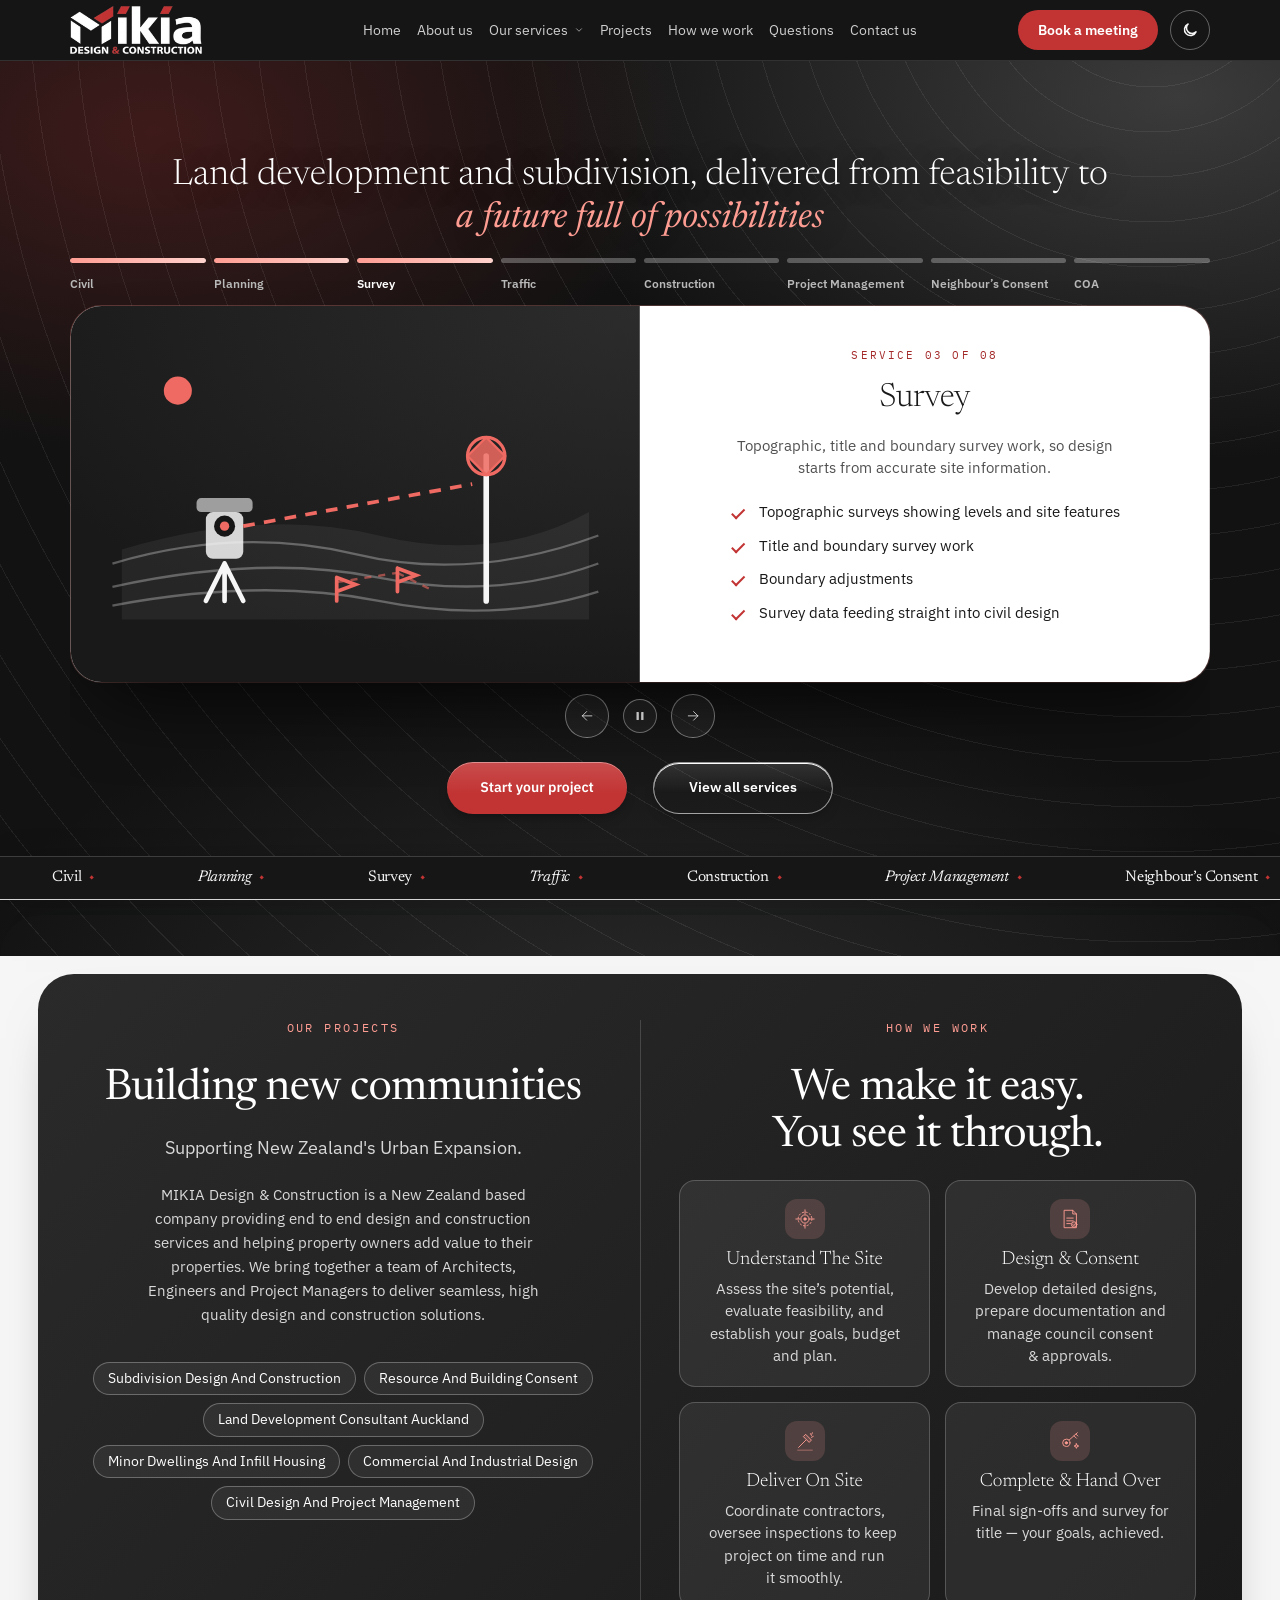
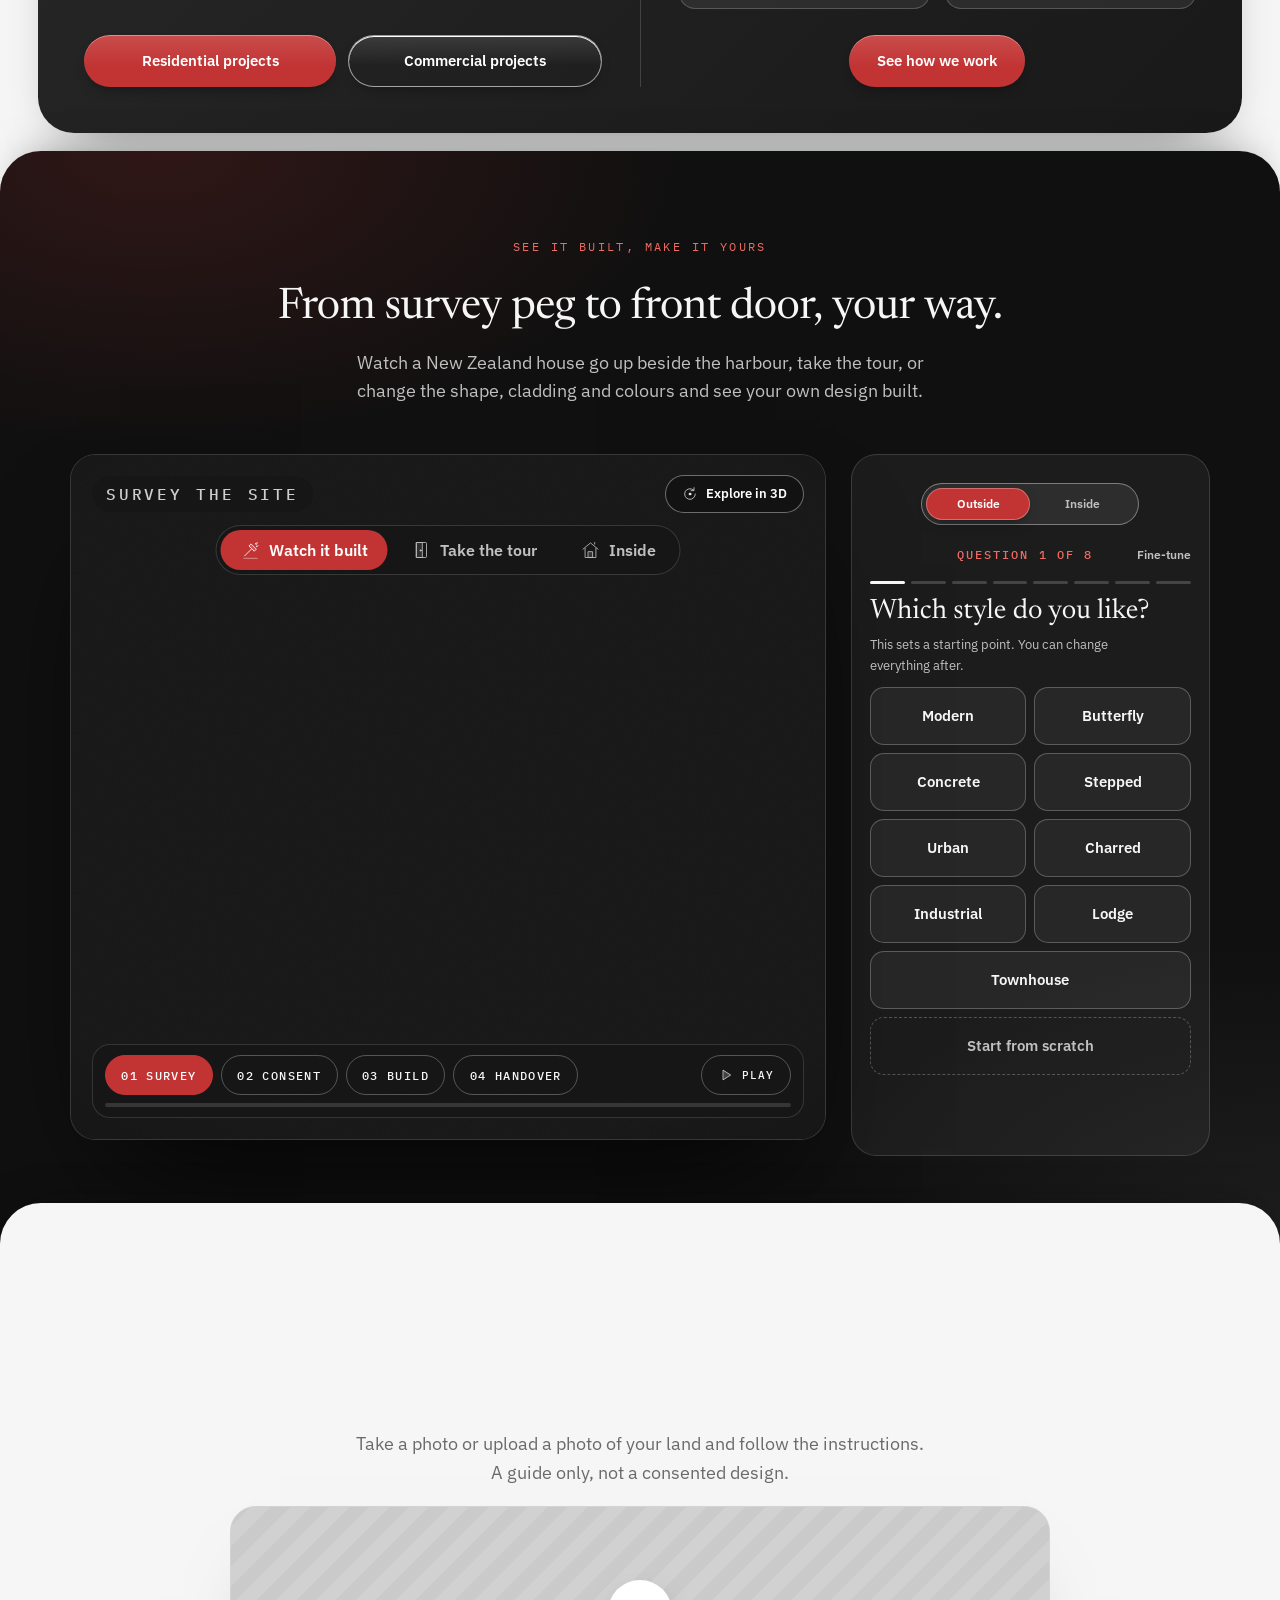
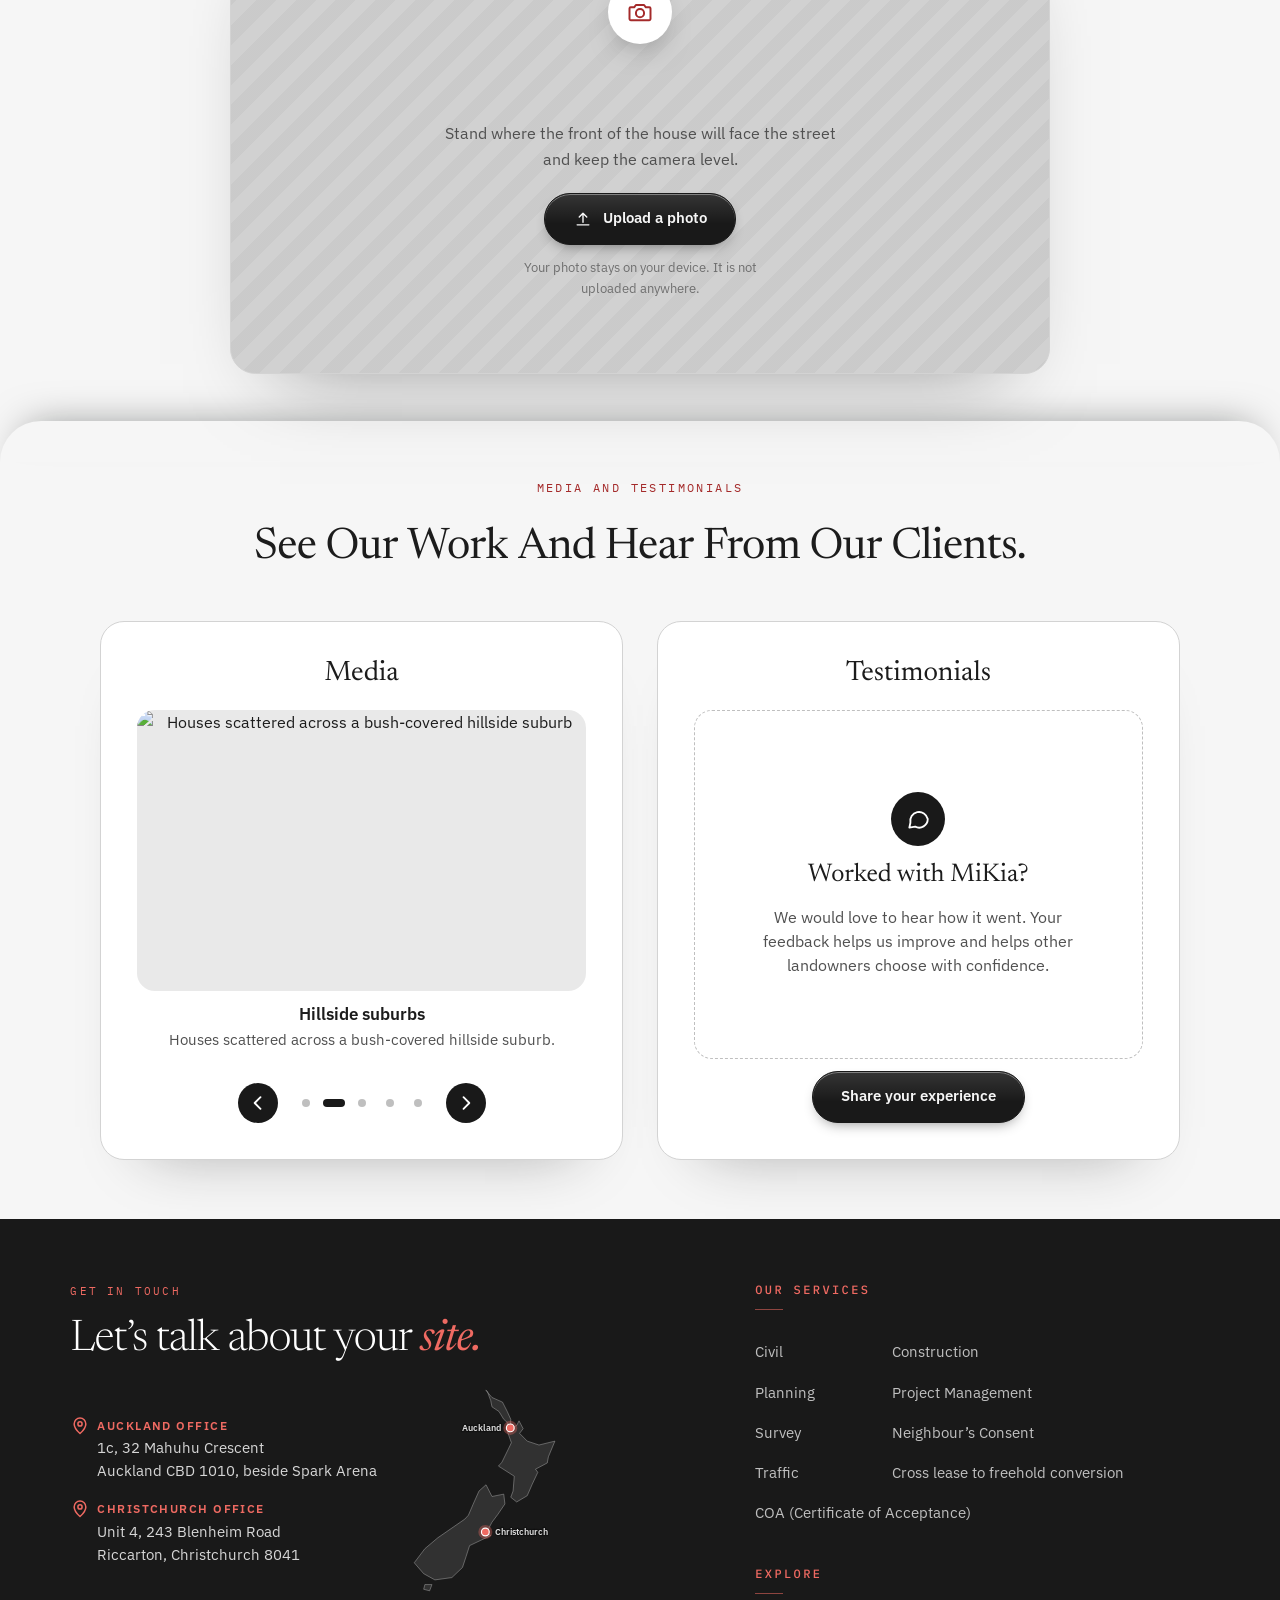
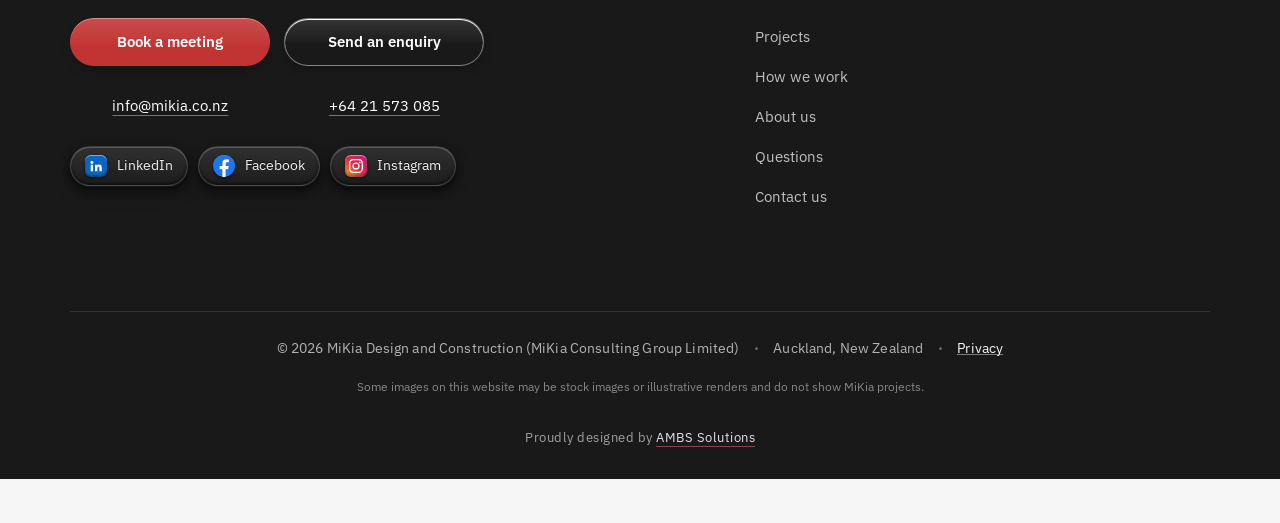
==== commit db5b3a9f: "Footer: Facebook logo drawn in its own two colours (crisp at any size) Co-Authored-By: Claude Sonnet" ====
--- a/index.html
+++ b/index.html
@@ -15,7 +15,7 @@
 <link rel="preload" href="assets/fonts/newsreader-normal-300-500-latin.woff2" as="font" type="font/woff2" crossorigin>
 <link rel="preload" href="assets/fonts/ibm-plex-sans-latin.woff2" as="font" type="font/woff2" crossorigin>
 <link rel="preload" href="assets/fonts/ibm-plex-mono-normal-400-latin.woff2" as="font" type="font/woff2" crossorigin>
-<link rel="stylesheet" href="assets/css-index.css?v=8d9da5d6">
+<link rel="stylesheet" href="assets/css-index.css?v=a340cec0">
 <script type="application/ld+json">{"@context": "https://schema.org", "@type": "ProfessionalService", "name": "MiKia Design and Construction", "url": "https://www.mikia.co.nz/", "email": "info@mikia.co.nz", "telephone": "+64 21 573 085", "description": "Fully integrated land development consultancy in Auckland: civil, planning, survey, traffic and project management.", "address": {"@type": "PostalAddress", "streetAddress": "1c, 32 Mahuhu Crescent", "addressLocality": "Auckland", "postalCode": "1010", "addressCountry": "NZ"}, "areaServed": "Auckland, New Zealand", "logo": "https://www.mikia.co.nz/assets/logo.webp", "image": "https://www.mikia.co.nz/projects/stock-res-1-1600.jpg", "sameAs": ["https://www.linkedin.com/company/mikiaconsultinggroup", "https://www.facebook.com/profile.php?id=61563658722446"]}</script>
 
 </head>
@@ -194,7 +194,7 @@
     <div class="fgi-where"><div class="fgi-offices"><a class="fgi-addr" data-office="akl" href="https://www.google.com/maps/search/?api=1&amp;query=32+Mahuhu+Crescent+Auckland+CBD+1010" target="_blank" rel="noopener" aria-label="Auckland office: 1c, 32 Mahuhu Crescent, Auckland CBD 1010. Opens Google Maps"><svg width="22" height="22" viewBox="0 0 24 24" fill="none" stroke="currentColor" stroke-width="1.8" stroke-linecap="round" stroke-linejoin="round" aria-hidden="true"><path d="M12 21s7-6.2 7-11.5A7 7 0 0 0 5 9.5C5 14.8 12 21 12 21z"/><circle cx="12" cy="9.5" r="2.5"/></svg><span><b>Auckland office</b><br>1c, 32 Mahuhu Crescent<br>Auckland CBD 1010, beside Spark Arena</span></a>
     <a class="fgi-addr" data-office="chc" href="https://www.google.com/maps/search/?api=1&amp;query=243+Blenheim+Road+Riccarton+Christchurch+8041" target="_blank" rel="noopener" aria-label="Christchurch office: Unit 4, 243 Blenheim Road, Riccarton, Christchurch 8041. Opens Google Maps"><svg width="22" height="22" viewBox="0 0 24 24" fill="none" stroke="currentColor" stroke-width="1.8" stroke-linecap="round" stroke-linejoin="round" aria-hidden="true"><path d="M12 21s7-6.2 7-11.5A7 7 0 0 0 5 9.5C5 14.8 12 21 12 21z"/><circle cx="12" cy="9.5" r="2.5"/></svg><span><b>Christchurch office</b><br>Unit 4, 243 Blenheim Road<br>Riccarton, Christchurch 8041</span></a></div><svg class="fgm" viewBox="-2 -2 197 268" role="group" aria-label="Map of New Zealand showing the Auckland and Christchurch offices"><path class="fgm-land" d="M97.8 4.6L105.7 14.0L119.2 20.0L125.3 32.0L129.8 42.0L129.5 53.0L137.4 50.0L140.4 44.0L145.7 54.0L141.1 60.0L150.9 70.0L166.0 75.0L186.4 70.0L178.1 90.0L176.6 98.0L161.5 106.0L164.5 110.0L157.0 126.0L150.9 140.0L137.4 148.0L129.8 142.0L132.8 134.0L134.3 115.0L114.0 102.0L118.5 97.0L126.8 80.0L130.6 72.0L125.3 57.0L125.3 46.0L120.8 42.0L114.7 32.0L105.7 26.0L104.1 18.0L99.6 6.0Z M98.1 126.0L105.7 141.0L120.8 138.0L122.3 150.6L113.2 164.0L105.7 174.0L98.9 187.0L104.1 191.0L98.1 194.0L77.0 204.0L72.5 218.0L67.9 232.0L54.3 245.0L32.5 248.0L18.1 240.0L6.0 226.0L19.6 208.0L36.2 194.0L70.9 170.0L75.5 165.0L81.5 151.0L89.1 134.0Z M19.6 254.0L28.7 254.0L25.7 262.0L18.1 260.0Z"/><g class="fgm-pin" data-office="akl" tabindex="0" role="link" aria-label="Auckland office. Opens Google Maps"><circle class="fgm-pulse" cx="129.2" cy="53.0" r="9"/><circle class="fgm-dot" cx="129.2" cy="53.0" r="5"/><text class="fgm-lbl" x="117.2" y="57.0" text-anchor="end">Auckland</text></g><g class="fgm-pin" data-office="chc" tabindex="0" role="link" aria-label="Christchurch office. Opens Google Maps"><circle class="fgm-pulse" cx="97.2" cy="186.6" r="9"/><circle class="fgm-dot" cx="97.2" cy="186.6" r="5"/><text class="fgm-lbl" x="109.2" y="190.6" text-anchor="start">Christchurch</text></g></svg></div>
     <div class="fgi-actions"><a class="btn btn-accent" href="https://calendar.app.google/9QHRDQMFsCRGiAt19" target="_blank" rel="noopener">Book a meeting</a><a class="btn btn-light" href="contact.html">Send an enquiry</a></div>
-    <p class="fgi-direct"><a href="mailto:info@mikia.co.nz">info@mikia.co.nz</a><span aria-hidden="true">&middot;</span><a href="tel:+6421573085">+64 21 573 085</a></p><div class="foot-social"><a href="https://www.linkedin.com/company/mikiaconsultinggroup" target="_blank" rel="noopener" aria-label="MiKia on LinkedIn"><svg width="18" height="18" viewBox="0 0 24 24" fill="currentColor" aria-hidden="true"><path d="M4.98 3.5a2.5 2.5 0 1 1 0 5 2.5 2.5 0 0 1 0-5zM3 9.75h4V21H3V9.75zM9.5 9.75h3.8v1.6h.06c.53-1 1.84-2.05 3.78-2.05 4.04 0 4.78 2.66 4.78 6.12V21h-4v-5.1c0-1.22-.02-2.78-1.7-2.78-1.7 0-1.96 1.33-1.96 2.7V21h-4V9.75z"/></svg><span>LinkedIn</span></a><a href="https://www.facebook.com/profile.php?id=61563658722446" target="_blank" rel="noopener" aria-label="MiKia on Facebook"><svg width="18" height="18" viewBox="0 0 24 24" fill="currentColor" aria-hidden="true"><path d="M9.101 23.691v-7.98H6.627v-3.667h2.474v-1.58c0-4.085 1.848-5.978 5.858-5.978.401 0 .955.042 1.468.103a8.68 8.68 0 0 1 1.141.195v3.325a8.623 8.623 0 0 0-.653-.036 26.805 26.805 0 0 0-.733-.009c-.707 0-1.259.096-1.675.309a1.686 1.686 0 0 0-.679.622c-.258.42-.374.995-.374 1.752v1.297h3.919l-.386 2.103-.287 1.564h-3.246v8.245C19.396 23.238 24 18.179 24 12.044c0-6.627-5.373-12-12-12s-12 5.373-12 12c0 5.628 3.874 10.35 9.101 11.647Z"/></svg><span>Facebook</span></a><a href="https://www.instagram.com/mikiadesignandconstruction/" target="_blank" rel="noopener" aria-label="MiKia on Instagram"><svg width="18" height="18" viewBox="0 0 24 24" fill="currentColor" aria-hidden="true"><path d="M12 2.2c3.2 0 3.6 0 4.8.1 3.3.1 4.8 1.7 4.9 4.9.1 1.3.1 1.6.1 4.8s0 3.6-.1 4.8c-.1 3.2-1.7 4.8-4.9 4.9-1.3.1-1.6.1-4.8.1s-3.6 0-4.8-.1c-3.3-.1-4.8-1.7-4.9-4.9C2.2 15.6 2.2 15.2 2.2 12s0-3.6.1-4.8C2.4 3.9 4 2.4 7.2 2.3 8.4 2.2 8.8 2.2 12 2.2zM12 0C8.7 0 8.3 0 7.1.1 2.7.3.3 2.7.1 7.1 0 8.3 0 8.7 0 12s0 3.7.1 4.9c.2 4.4 2.6 6.8 7 7C8.3 24 8.7 24 12 24s3.7 0 4.9-.1c4.4-.2 6.8-2.6 7-7 .1-1.2.1-1.6.1-4.9s0-3.7-.1-4.9c-.2-4.4-2.6-6.8-7-7C15.7 0 15.3 0 12 0zm0 5.8a6.2 6.2 0 1 0 0 12.4 6.2 6.2 0 0 0 0-12.4zM12 16a4 4 0 1 1 0-8 4 4 0 0 1 0 8zm6.4-11.8a1.4 1.4 0 1 0 0 2.9 1.4 1.4 0 0 0 0-2.9z"/></svg><span>Instagram</span></a></div></section>
+    <p class="fgi-direct"><a href="mailto:info@mikia.co.nz">info@mikia.co.nz</a><span aria-hidden="true">&middot;</span><a href="tel:+6421573085">+64 21 573 085</a></p><div class="foot-social"><a href="https://www.linkedin.com/company/mikiaconsultinggroup" target="_blank" rel="noopener" aria-label="MiKia on LinkedIn"><svg width="18" height="18" viewBox="0 0 24 24" fill="currentColor" aria-hidden="true"><path d="M4.98 3.5a2.5 2.5 0 1 1 0 5 2.5 2.5 0 0 1 0-5zM3 9.75h4V21H3V9.75zM9.5 9.75h3.8v1.6h.06c.53-1 1.84-2.05 3.78-2.05 4.04 0 4.78 2.66 4.78 6.12V21h-4v-5.1c0-1.22-.02-2.78-1.7-2.78-1.7 0-1.96 1.33-1.96 2.7V21h-4V9.75z"/></svg><span>LinkedIn</span></a><a href="https://www.facebook.com/profile.php?id=61563658722446" target="_blank" rel="noopener" aria-label="MiKia on Facebook"><svg width="18" height="18" viewBox="0 0 24 24" fill="currentColor" aria-hidden="true"><path fill="#1877F2" d="M24 12.073c0-6.627-5.373-12-12-12s-12 5.373-12 12c0 5.99 4.388 10.954 10.125 11.854v-8.385H7.078v-3.47h3.047V9.43c0-3.007 1.792-4.669 4.533-4.669 1.312 0 2.686.235 2.686.235v2.953H15.83c-1.491 0-1.956.925-1.956 1.874v2.25h3.328l-.532 3.47h-2.796v8.385C19.612 23.027 24 18.062 24 12.073z"/><path fill="#fff" d="M16.671 15.543l.532-3.47h-3.328v-2.25c0-.949.465-1.874 1.956-1.874h1.513V4.996s-1.374-.235-2.686-.235c-2.741 0-4.533 1.662-4.533 4.669v2.632H7.078v3.47h3.047v8.385a12.118 12.118 0 003.75 0v-8.385h2.796z"/></svg><span>Facebook</span></a><a href="https://www.instagram.com/mikiadesignandconstruction/" target="_blank" rel="noopener" aria-label="MiKia on Instagram"><svg width="18" height="18" viewBox="0 0 24 24" fill="currentColor" aria-hidden="true"><path d="M12 2.2c3.2 0 3.6 0 4.8.1 3.3.1 4.8 1.7 4.9 4.9.1 1.3.1 1.6.1 4.8s0 3.6-.1 4.8c-.1 3.2-1.7 4.8-4.9 4.9-1.3.1-1.6.1-4.8.1s-3.6 0-4.8-.1c-3.3-.1-4.8-1.7-4.9-4.9C2.2 15.6 2.2 15.2 2.2 12s0-3.6.1-4.8C2.4 3.9 4 2.4 7.2 2.3 8.4 2.2 8.8 2.2 12 2.2zM12 0C8.7 0 8.3 0 7.1.1 2.7.3.3 2.7.1 7.1 0 8.3 0 8.7 0 12s0 3.7.1 4.9c.2 4.4 2.6 6.8 7 7C8.3 24 8.7 24 12 24s3.7 0 4.9-.1c4.4-.2 6.8-2.6 7-7 .1-1.2.1-1.6.1-4.9s0-3.7-.1-4.9c-.2-4.4-2.6-6.8-7-7C15.7 0 15.3 0 12 0zm0 5.8a6.2 6.2 0 1 0 0 12.4 6.2 6.2 0 0 0 0-12.4zM12 16a4 4 0 1 1 0-8 4 4 0 0 1 0 8zm6.4-11.8a1.4 1.4 0 1 0 0 2.9 1.4 1.4 0 0 0 0-2.9z"/></svg><span>Instagram</span></a></div></section>
   <div class="foot-main">
     
     <nav class="foot-col" aria-label="Services"><h4 role="heading" aria-level="2">Our services</h4><a href="services.html#cat-civil">Civil</a><a href="services.html#cat-planning">Planning</a><a href="services.html#cat-survey">Survey</a><a href="services.html#cat-traffic">Traffic</a><a href="services.html#cat-construction">Construction</a><a href="services.html#cat-project-management">Project Management</a><a href="services.html#cat-neighbour-consent">Neighbour’s Consent</a><a href="services.html#cat-cross-lease-to-freehold">Cross lease to freehold conversion</a><a href="services.html#cat-coa">COA (Certificate of Acceptance)</a></nav>
@@ -205,7 +205,7 @@
 <div class="qbar" id="qbar" inert aria-label="Quick contact"><a class="qb-call" href="tel:+6421573085" aria-label="Call us"><svg width="15" height="15" viewBox="0 0 24 24" fill="none" stroke="currentColor" stroke-width="2" stroke-linecap="round" stroke-linejoin="round" aria-hidden="true"><path d="M22 16.9v3a2 2 0 0 1-2.2 2 19.8 19.8 0 0 1-8.6-3.1 19.5 19.5 0 0 1-6-6A19.8 19.8 0 0 1 2.1 4.2 2 2 0 0 1 4.1 2h3a2 2 0 0 1 2 1.7c.1 1 .4 1.9.7 2.8a2 2 0 0 1-.5 2.1L8 9.9a16 16 0 0 0 6 6l1.3-1.3a2 2 0 0 1 2.1-.4c.9.3 1.8.6 2.8.7a2 2 0 0 1 1.7 2z"/></svg></a><a class="qb-book" href="https://calendar.app.google/9QHRDQMFsCRGiAt19" target="_blank" rel="noopener" aria-label="Book a meeting"><svg width="15" height="15" viewBox="0 0 24 24" fill="none" stroke="currentColor" stroke-width="2" stroke-linecap="round" stroke-linejoin="round" aria-hidden="true"><rect x="3" y="4" width="18" height="17" rx="2"/><path d="M3 9h18M8 2v4M16 2v4"/></svg></a></div>
 <script>(function(){var q=document.getElementById('qbar'),h=document.querySelector('.hero-svc')||document.querySelector('header.hero');if(!q||!('IntersectionObserver' in window))return;var past=q.hasAttribute('data-now'),hid=new Set();function up(){var on=past&&hid.size===0;q.classList.toggle('on',on);if(on)q.removeAttribute('inert');else q.setAttribute('inert','')}if(h&&!q.hasAttribute('data-now'))new IntersectionObserver(function(e){var r=e[0];past=!r.isIntersecting&&r.boundingClientRect.bottom<=0;up()}).observe(h);var io=new IntersectionObserver(function(es){es.forEach(function(e){if(e.isIntersecting)hid.add(e.target);else hid.delete(e.target)});up()});document.querySelectorAll('.band,footer .foot-getin').forEach(function(t){io.observe(t)})})()</script>
 <script defer src="assets/site.js?v=e8caeddf"></script><script src="assets/book.js?v=975fd2f0" defer></script><script src="assets/drop.js?v=e8caeddf" defer></script>
-<script defer src="assets/content.js?v=e8caeddf"></script><script defer src="assets/site-content.js?v=45032c18"></script>
+<script defer src="assets/content.js?v=e8caeddf"></script><script defer src="assets/site-content.js?v=63d483ad"></script>
 <script defer src="assets/fx.js?v=e8caeddf"></script><script defer src="assets/motion.js?v=e8caeddf"></script>
 <script defer src="assets/ui.js?v=e8caeddf"></script><script defer src="assets/v3d.js?v=e8caeddf"></script><script src="assets/media.js?v=90e7bee9" defer></script><script>(function(){function go(){["assets/designer.js?v=e8caeddf","assets/photo.js?v=e8caeddf"].forEach(function(src,i){var s=document.createElement("script");s.src=src;s.async=false;document.body.appendChild(s);});}function idle(){if("requestIdleCallback" in window)requestIdleCallback(go,{timeout:2500});else setTimeout(go,1200);}if(document.readyState==="complete")idle();else addEventListener("load",idle);})();</script>
 </body>
--- a/assets/css-index.css
+++ b/assets/css-index.css
@@ -30,3 +30,6 @@
 /* Facebook: the official round logo (blue circle, white f) */
 html body footer .foot-social.foot-social a[aria-label$="Facebook"] svg{background:#fff!important;border-radius:50%!important;padding:0!important;color:#1877f2!important;width:22px!important;height:22px!important}
 @media(max-width:480px){html body footer .foot-social.foot-social a[aria-label$="Facebook"] svg{padding:0!important;width:20px!important;height:20px!important}}
+/* Facebook logo: drawn in its own two colours, so no background or padding is needed */
+html body footer .foot-social.foot-social a[aria-label$="Facebook"] svg{background:transparent!important;padding:0!important;border-radius:50%!important;width:22px!important;height:22px!important}
+@media(max-width:480px){html body footer .foot-social.foot-social a[aria-label$="Facebook"] svg{width:20px!important;height:20px!important}}
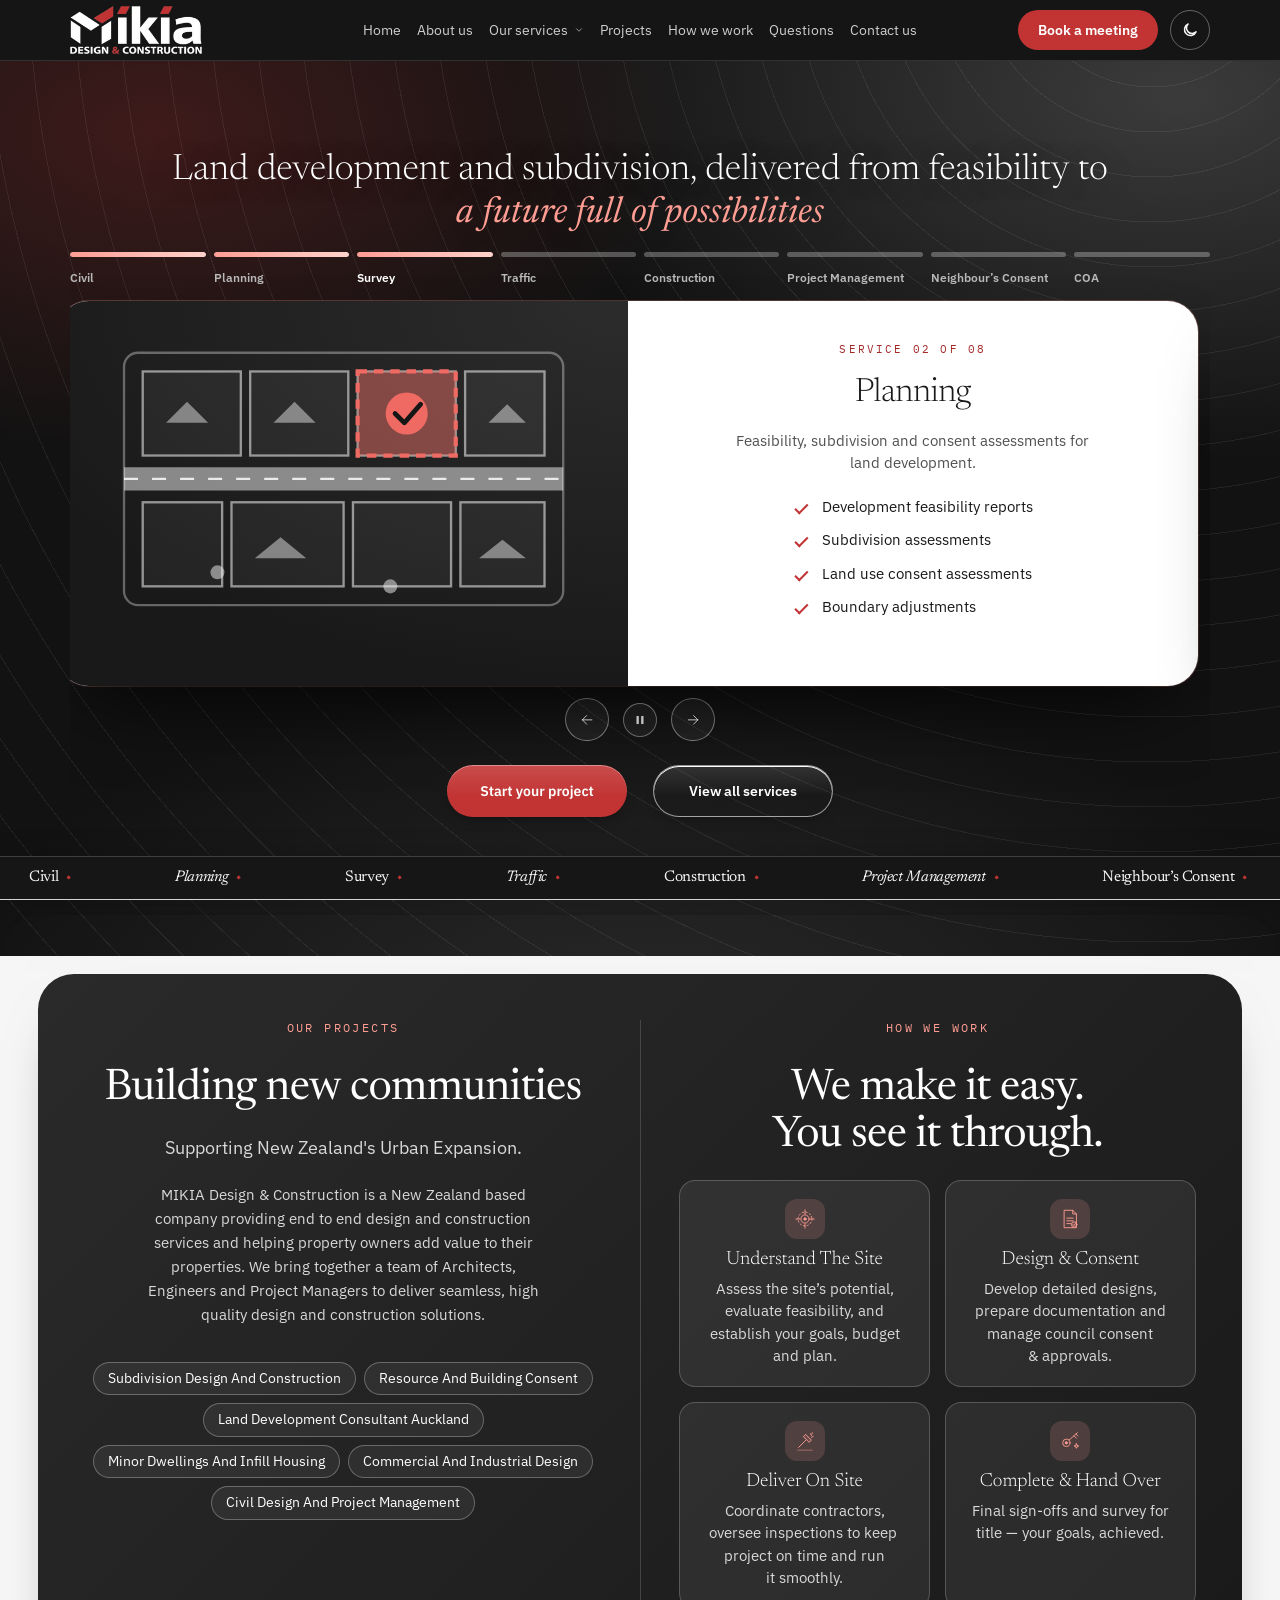
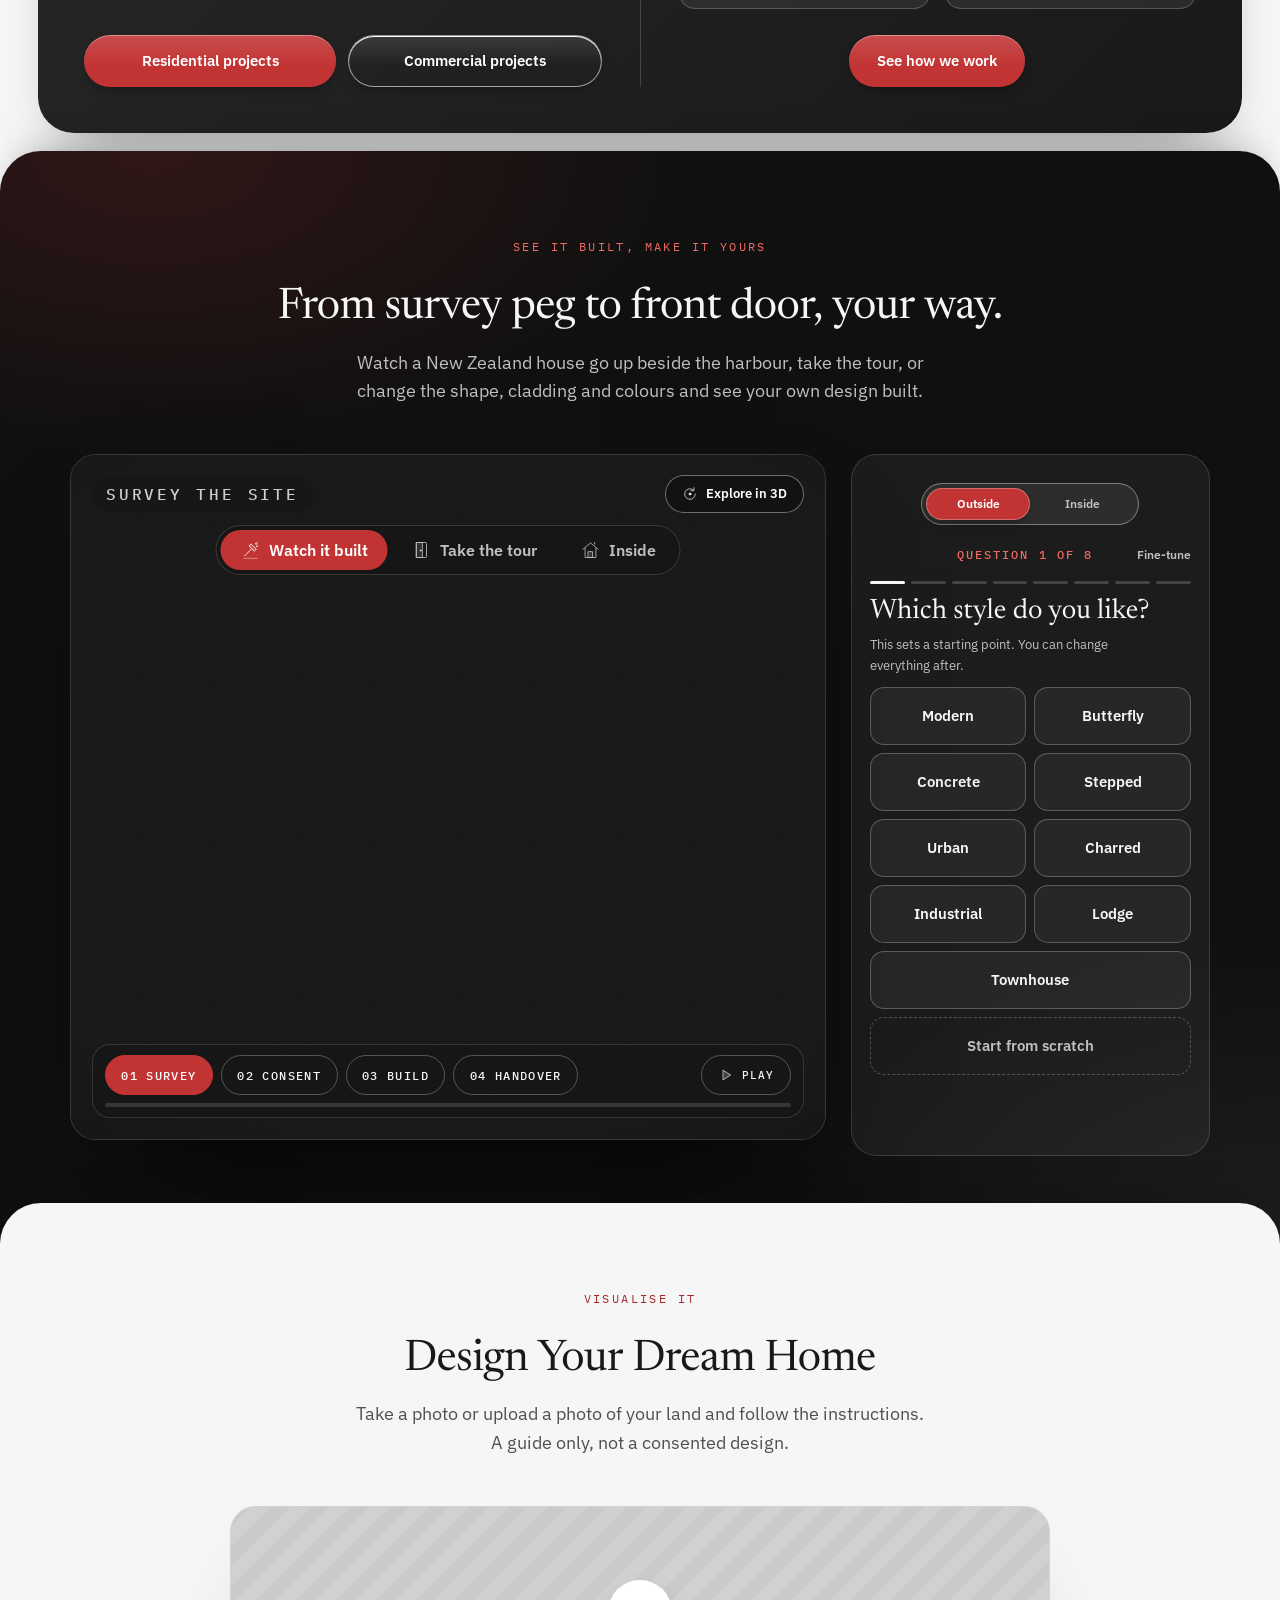
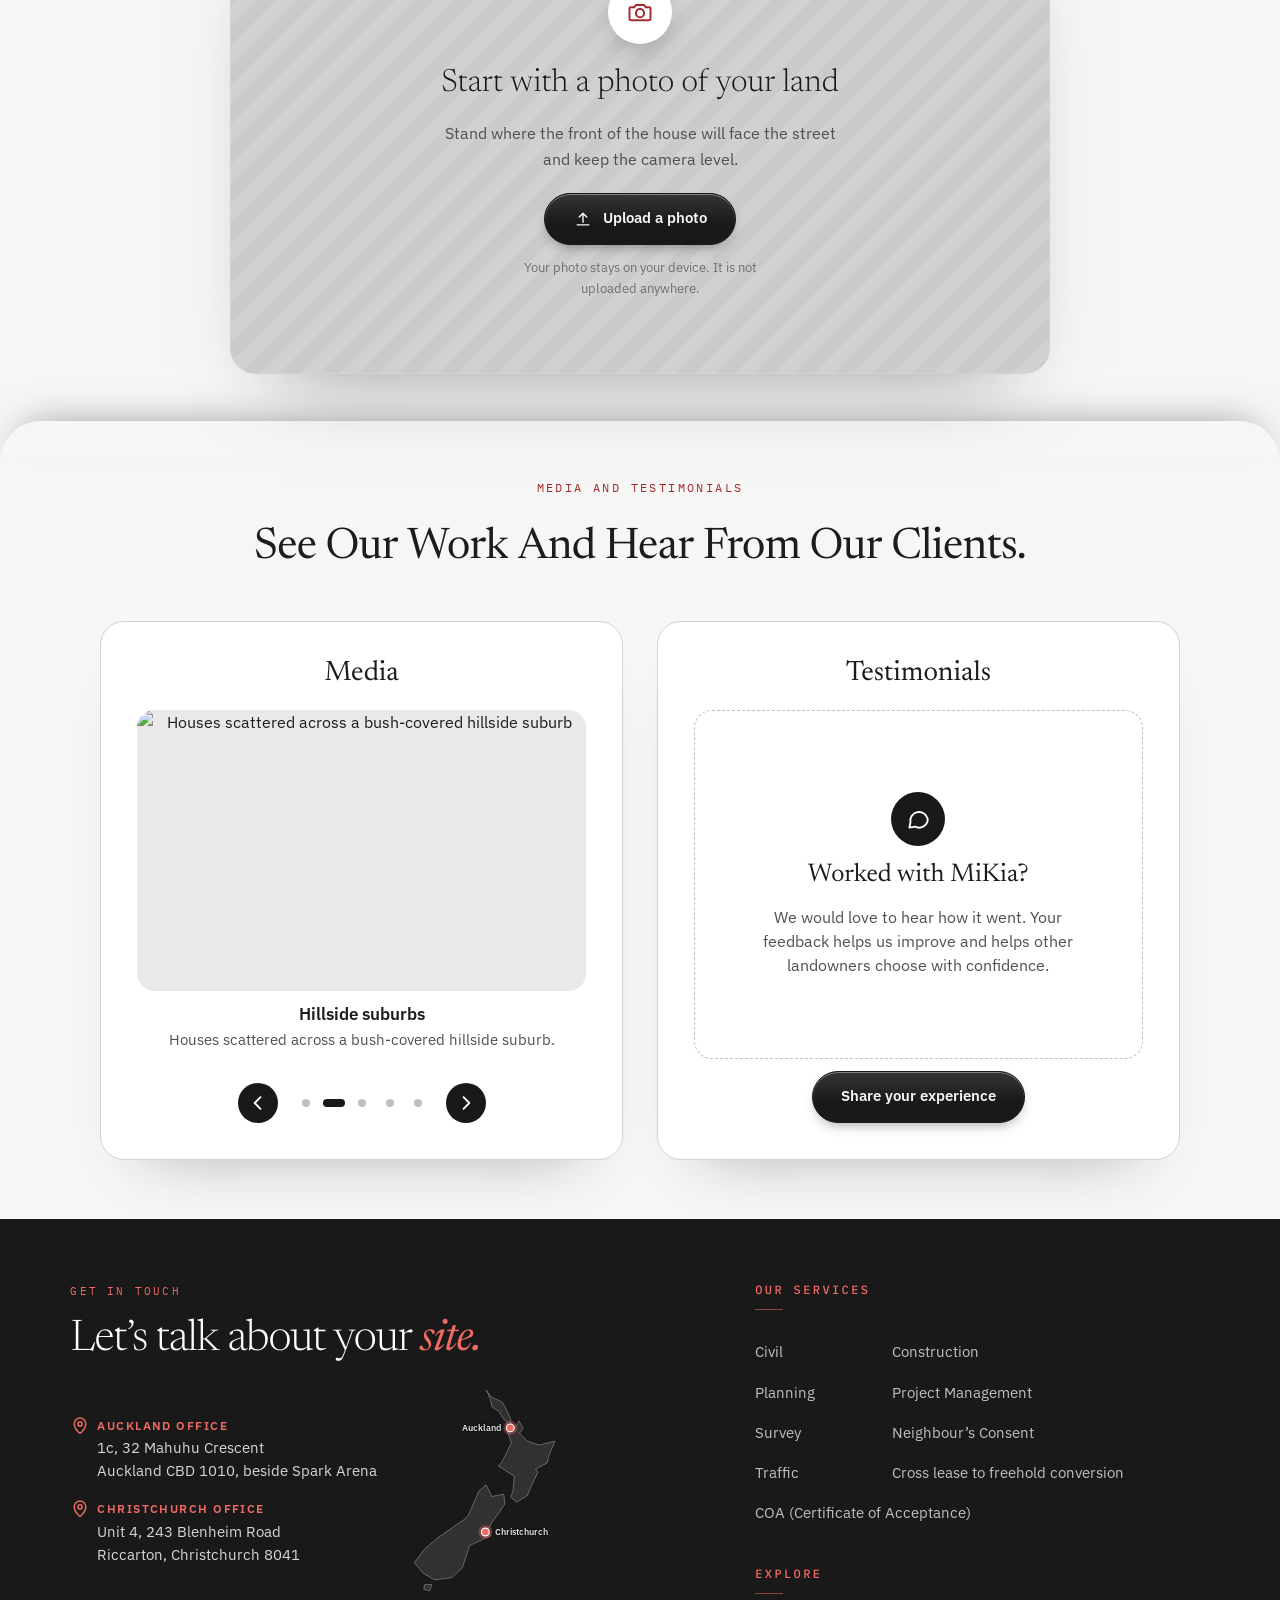
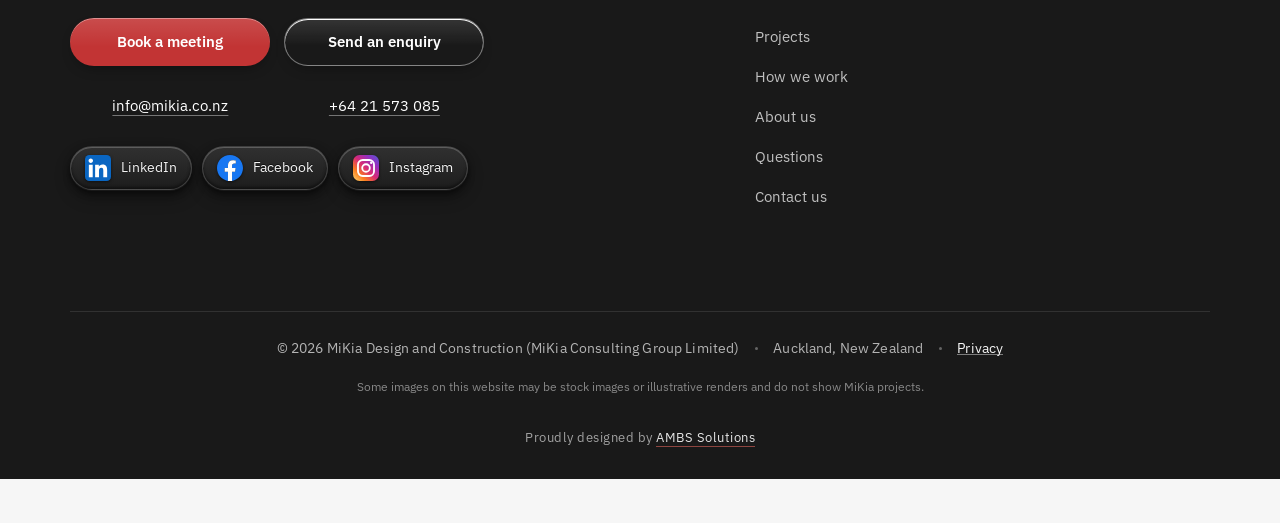
==== commit 8d008d56: "Footer: official LinkedIn, Facebook and Instagram logos, larger and sharp Co-Authored-By: Claude Son" ====
--- a/index.html
+++ b/index.html
@@ -15,7 +15,7 @@
 <link rel="preload" href="assets/fonts/newsreader-normal-300-500-latin.woff2" as="font" type="font/woff2" crossorigin>
 <link rel="preload" href="assets/fonts/ibm-plex-sans-latin.woff2" as="font" type="font/woff2" crossorigin>
 <link rel="preload" href="assets/fonts/ibm-plex-mono-normal-400-latin.woff2" as="font" type="font/woff2" crossorigin>
-<link rel="stylesheet" href="assets/css-index.css?v=a340cec0">
+<link rel="stylesheet" href="assets/css-index.css?v=15f443d9">
 <script type="application/ld+json">{"@context": "https://schema.org", "@type": "ProfessionalService", "name": "MiKia Design and Construction", "url": "https://www.mikia.co.nz/", "email": "info@mikia.co.nz", "telephone": "+64 21 573 085", "description": "Fully integrated land development consultancy in Auckland: civil, planning, survey, traffic and project management.", "address": {"@type": "PostalAddress", "streetAddress": "1c, 32 Mahuhu Crescent", "addressLocality": "Auckland", "postalCode": "1010", "addressCountry": "NZ"}, "areaServed": "Auckland, New Zealand", "logo": "https://www.mikia.co.nz/assets/logo.webp", "image": "https://www.mikia.co.nz/projects/stock-res-1-1600.jpg", "sameAs": ["https://www.linkedin.com/company/mikiaconsultinggroup", "https://www.facebook.com/profile.php?id=61563658722446"]}</script>
 
 </head>
@@ -194,7 +194,7 @@
     <div class="fgi-where"><div class="fgi-offices"><a class="fgi-addr" data-office="akl" href="https://www.google.com/maps/search/?api=1&amp;query=32+Mahuhu+Crescent+Auckland+CBD+1010" target="_blank" rel="noopener" aria-label="Auckland office: 1c, 32 Mahuhu Crescent, Auckland CBD 1010. Opens Google Maps"><svg width="22" height="22" viewBox="0 0 24 24" fill="none" stroke="currentColor" stroke-width="1.8" stroke-linecap="round" stroke-linejoin="round" aria-hidden="true"><path d="M12 21s7-6.2 7-11.5A7 7 0 0 0 5 9.5C5 14.8 12 21 12 21z"/><circle cx="12" cy="9.5" r="2.5"/></svg><span><b>Auckland office</b><br>1c, 32 Mahuhu Crescent<br>Auckland CBD 1010, beside Spark Arena</span></a>
     <a class="fgi-addr" data-office="chc" href="https://www.google.com/maps/search/?api=1&amp;query=243+Blenheim+Road+Riccarton+Christchurch+8041" target="_blank" rel="noopener" aria-label="Christchurch office: Unit 4, 243 Blenheim Road, Riccarton, Christchurch 8041. Opens Google Maps"><svg width="22" height="22" viewBox="0 0 24 24" fill="none" stroke="currentColor" stroke-width="1.8" stroke-linecap="round" stroke-linejoin="round" aria-hidden="true"><path d="M12 21s7-6.2 7-11.5A7 7 0 0 0 5 9.5C5 14.8 12 21 12 21z"/><circle cx="12" cy="9.5" r="2.5"/></svg><span><b>Christchurch office</b><br>Unit 4, 243 Blenheim Road<br>Riccarton, Christchurch 8041</span></a></div><svg class="fgm" viewBox="-2 -2 197 268" role="group" aria-label="Map of New Zealand showing the Auckland and Christchurch offices"><path class="fgm-land" d="M97.8 4.6L105.7 14.0L119.2 20.0L125.3 32.0L129.8 42.0L129.5 53.0L137.4 50.0L140.4 44.0L145.7 54.0L141.1 60.0L150.9 70.0L166.0 75.0L186.4 70.0L178.1 90.0L176.6 98.0L161.5 106.0L164.5 110.0L157.0 126.0L150.9 140.0L137.4 148.0L129.8 142.0L132.8 134.0L134.3 115.0L114.0 102.0L118.5 97.0L126.8 80.0L130.6 72.0L125.3 57.0L125.3 46.0L120.8 42.0L114.7 32.0L105.7 26.0L104.1 18.0L99.6 6.0Z M98.1 126.0L105.7 141.0L120.8 138.0L122.3 150.6L113.2 164.0L105.7 174.0L98.9 187.0L104.1 191.0L98.1 194.0L77.0 204.0L72.5 218.0L67.9 232.0L54.3 245.0L32.5 248.0L18.1 240.0L6.0 226.0L19.6 208.0L36.2 194.0L70.9 170.0L75.5 165.0L81.5 151.0L89.1 134.0Z M19.6 254.0L28.7 254.0L25.7 262.0L18.1 260.0Z"/><g class="fgm-pin" data-office="akl" tabindex="0" role="link" aria-label="Auckland office. Opens Google Maps"><circle class="fgm-pulse" cx="129.2" cy="53.0" r="9"/><circle class="fgm-dot" cx="129.2" cy="53.0" r="5"/><text class="fgm-lbl" x="117.2" y="57.0" text-anchor="end">Auckland</text></g><g class="fgm-pin" data-office="chc" tabindex="0" role="link" aria-label="Christchurch office. Opens Google Maps"><circle class="fgm-pulse" cx="97.2" cy="186.6" r="9"/><circle class="fgm-dot" cx="97.2" cy="186.6" r="5"/><text class="fgm-lbl" x="109.2" y="190.6" text-anchor="start">Christchurch</text></g></svg></div>
     <div class="fgi-actions"><a class="btn btn-accent" href="https://calendar.app.google/9QHRDQMFsCRGiAt19" target="_blank" rel="noopener">Book a meeting</a><a class="btn btn-light" href="contact.html">Send an enquiry</a></div>
-    <p class="fgi-direct"><a href="mailto:info@mikia.co.nz">info@mikia.co.nz</a><span aria-hidden="true">&middot;</span><a href="tel:+6421573085">+64 21 573 085</a></p><div class="foot-social"><a href="https://www.linkedin.com/company/mikiaconsultinggroup" target="_blank" rel="noopener" aria-label="MiKia on LinkedIn"><svg width="18" height="18" viewBox="0 0 24 24" fill="currentColor" aria-hidden="true"><path d="M4.98 3.5a2.5 2.5 0 1 1 0 5 2.5 2.5 0 0 1 0-5zM3 9.75h4V21H3V9.75zM9.5 9.75h3.8v1.6h.06c.53-1 1.84-2.05 3.78-2.05 4.04 0 4.78 2.66 4.78 6.12V21h-4v-5.1c0-1.22-.02-2.78-1.7-2.78-1.7 0-1.96 1.33-1.96 2.7V21h-4V9.75z"/></svg><span>LinkedIn</span></a><a href="https://www.facebook.com/profile.php?id=61563658722446" target="_blank" rel="noopener" aria-label="MiKia on Facebook"><svg width="18" height="18" viewBox="0 0 24 24" fill="currentColor" aria-hidden="true"><path fill="#1877F2" d="M24 12.073c0-6.627-5.373-12-12-12s-12 5.373-12 12c0 5.99 4.388 10.954 10.125 11.854v-8.385H7.078v-3.47h3.047V9.43c0-3.007 1.792-4.669 4.533-4.669 1.312 0 2.686.235 2.686.235v2.953H15.83c-1.491 0-1.956.925-1.956 1.874v2.25h3.328l-.532 3.47h-2.796v8.385C19.612 23.027 24 18.062 24 12.073z"/><path fill="#fff" d="M16.671 15.543l.532-3.47h-3.328v-2.25c0-.949.465-1.874 1.956-1.874h1.513V4.996s-1.374-.235-2.686-.235c-2.741 0-4.533 1.662-4.533 4.669v2.632H7.078v3.47h3.047v8.385a12.118 12.118 0 003.75 0v-8.385h2.796z"/></svg><span>Facebook</span></a><a href="https://www.instagram.com/mikiadesignandconstruction/" target="_blank" rel="noopener" aria-label="MiKia on Instagram"><svg width="18" height="18" viewBox="0 0 24 24" fill="currentColor" aria-hidden="true"><path d="M12 2.2c3.2 0 3.6 0 4.8.1 3.3.1 4.8 1.7 4.9 4.9.1 1.3.1 1.6.1 4.8s0 3.6-.1 4.8c-.1 3.2-1.7 4.8-4.9 4.9-1.3.1-1.6.1-4.8.1s-3.6 0-4.8-.1c-3.3-.1-4.8-1.7-4.9-4.9C2.2 15.6 2.2 15.2 2.2 12s0-3.6.1-4.8C2.4 3.9 4 2.4 7.2 2.3 8.4 2.2 8.8 2.2 12 2.2zM12 0C8.7 0 8.3 0 7.1.1 2.7.3.3 2.7.1 7.1 0 8.3 0 8.7 0 12s0 3.7.1 4.9c.2 4.4 2.6 6.8 7 7C8.3 24 8.7 24 12 24s3.7 0 4.9-.1c4.4-.2 6.8-2.6 7-7 .1-1.2.1-1.6.1-4.9s0-3.7-.1-4.9c-.2-4.4-2.6-6.8-7-7C15.7 0 15.3 0 12 0zm0 5.8a6.2 6.2 0 1 0 0 12.4 6.2 6.2 0 0 0 0-12.4zM12 16a4 4 0 1 1 0-8 4 4 0 0 1 0 8zm6.4-11.8a1.4 1.4 0 1 0 0 2.9 1.4 1.4 0 0 0 0-2.9z"/></svg><span>Instagram</span></a></div></section>
+    <p class="fgi-direct"><a href="mailto:info@mikia.co.nz">info@mikia.co.nz</a><span aria-hidden="true">&middot;</span><a href="tel:+6421573085">+64 21 573 085</a></p><div class="foot-social"><a href="https://www.linkedin.com/company/mikiaconsultinggroup" target="_blank" rel="noopener" aria-label="MiKia on LinkedIn"><svg width="26" height="26" viewBox="0 0 24 24" aria-hidden="true"><rect width="24" height="24" rx="4" fill="#0A66C2"/><path fill="#fff" d="M20.447 20.452h-3.554v-5.569c0-1.328-.027-3.037-1.852-3.037-1.853 0-2.136 1.445-2.136 2.939v5.667H9.351V9h3.414v1.561h.046c.477-.9 1.637-1.85 3.37-1.85 3.601 0 4.267 2.37 4.267 5.455v6.286zM5.337 7.433c-1.144 0-2.063-.926-2.063-2.065 0-1.138.92-2.063 2.063-2.063 1.14 0 2.064.925 2.064 2.063 0 1.139-.925 2.065-2.064 2.065zm1.782 13.019H3.555V9h3.564v11.452z"/></svg><span>LinkedIn</span></a><a href="https://www.facebook.com/profile.php?id=61563658722446" target="_blank" rel="noopener" aria-label="MiKia on Facebook"><svg width="26" height="26" viewBox="0 0 24 24" aria-hidden="true"><path fill="#1877F2" d="M24 12.073c0-6.627-5.373-12-12-12s-12 5.373-12 12c0 5.99 4.388 10.954 10.125 11.854v-8.385H7.078v-3.47h3.047V9.43c0-3.007 1.792-4.669 4.533-4.669 1.312 0 2.686.235 2.686.235v2.953H15.83c-1.491 0-1.956.925-1.956 1.874v2.25h3.328l-.532 3.47h-2.796v8.385C19.612 23.027 24 18.062 24 12.073z"/><path fill="#fff" d="M16.671 15.543l.532-3.47h-3.328v-2.25c0-.949.465-1.874 1.956-1.874h1.513V4.996s-1.374-.235-2.686-.235c-2.741 0-4.533 1.662-4.533 4.669v2.632H7.078v3.47h3.047v8.385a12.118 12.118 0 003.75 0v-8.385h2.796z"/></svg><span>Facebook</span></a><a href="https://www.instagram.com/mikiadesignandconstruction/" target="_blank" rel="noopener" aria-label="MiKia on Instagram"><svg width="26" height="26" viewBox="0 0 24 24" aria-hidden="true"><defs><linearGradient id="mkIg" x1="0" y1="1" x2="1" y2="0"><stop offset="0" stop-color="#FEDA75"/><stop offset=".25" stop-color="#FA7E1E"/><stop offset=".5" stop-color="#D62976"/><stop offset=".75" stop-color="#962FBF"/><stop offset="1" stop-color="#4F5BD5"/></linearGradient></defs><rect width="24" height="24" rx="6" fill="url(#mkIg)"/><rect x="4.6" y="4.6" width="14.8" height="14.8" rx="4.4" fill="none" stroke="#fff" stroke-width="1.7"/><circle cx="12" cy="12" r="3.5" fill="none" stroke="#fff" stroke-width="1.7"/><circle cx="16.8" cy="7.2" r="1.1" fill="#fff"/></svg><span>Instagram</span></a></div></section>
   <div class="foot-main">
     
     <nav class="foot-col" aria-label="Services"><h4 role="heading" aria-level="2">Our services</h4><a href="services.html#cat-civil">Civil</a><a href="services.html#cat-planning">Planning</a><a href="services.html#cat-survey">Survey</a><a href="services.html#cat-traffic">Traffic</a><a href="services.html#cat-construction">Construction</a><a href="services.html#cat-project-management">Project Management</a><a href="services.html#cat-neighbour-consent">Neighbour’s Consent</a><a href="services.html#cat-cross-lease-to-freehold">Cross lease to freehold conversion</a><a href="services.html#cat-coa">COA (Certificate of Acceptance)</a></nav>
@@ -205,7 +205,7 @@
 <div class="qbar" id="qbar" inert aria-label="Quick contact"><a class="qb-call" href="tel:+6421573085" aria-label="Call us"><svg width="15" height="15" viewBox="0 0 24 24" fill="none" stroke="currentColor" stroke-width="2" stroke-linecap="round" stroke-linejoin="round" aria-hidden="true"><path d="M22 16.9v3a2 2 0 0 1-2.2 2 19.8 19.8 0 0 1-8.6-3.1 19.5 19.5 0 0 1-6-6A19.8 19.8 0 0 1 2.1 4.2 2 2 0 0 1 4.1 2h3a2 2 0 0 1 2 1.7c.1 1 .4 1.9.7 2.8a2 2 0 0 1-.5 2.1L8 9.9a16 16 0 0 0 6 6l1.3-1.3a2 2 0 0 1 2.1-.4c.9.3 1.8.6 2.8.7a2 2 0 0 1 1.7 2z"/></svg></a><a class="qb-book" href="https://calendar.app.google/9QHRDQMFsCRGiAt19" target="_blank" rel="noopener" aria-label="Book a meeting"><svg width="15" height="15" viewBox="0 0 24 24" fill="none" stroke="currentColor" stroke-width="2" stroke-linecap="round" stroke-linejoin="round" aria-hidden="true"><rect x="3" y="4" width="18" height="17" rx="2"/><path d="M3 9h18M8 2v4M16 2v4"/></svg></a></div>
 <script>(function(){var q=document.getElementById('qbar'),h=document.querySelector('.hero-svc')||document.querySelector('header.hero');if(!q||!('IntersectionObserver' in window))return;var past=q.hasAttribute('data-now'),hid=new Set();function up(){var on=past&&hid.size===0;q.classList.toggle('on',on);if(on)q.removeAttribute('inert');else q.setAttribute('inert','')}if(h&&!q.hasAttribute('data-now'))new IntersectionObserver(function(e){var r=e[0];past=!r.isIntersecting&&r.boundingClientRect.bottom<=0;up()}).observe(h);var io=new IntersectionObserver(function(es){es.forEach(function(e){if(e.isIntersecting)hid.add(e.target);else hid.delete(e.target)});up()});document.querySelectorAll('.band,footer .foot-getin').forEach(function(t){io.observe(t)})})()</script>
 <script defer src="assets/site.js?v=e8caeddf"></script><script src="assets/book.js?v=975fd2f0" defer></script><script src="assets/drop.js?v=e8caeddf" defer></script>
-<script defer src="assets/content.js?v=e8caeddf"></script><script defer src="assets/site-content.js?v=63d483ad"></script>
+<script defer src="assets/content.js?v=e8caeddf"></script><script defer src="assets/site-content.js?v=7f588262"></script>
 <script defer src="assets/fx.js?v=e8caeddf"></script><script defer src="assets/motion.js?v=e8caeddf"></script>
 <script defer src="assets/ui.js?v=e8caeddf"></script><script defer src="assets/v3d.js?v=e8caeddf"></script><script src="assets/media.js?v=90e7bee9" defer></script><script>(function(){function go(){["assets/designer.js?v=e8caeddf","assets/photo.js?v=e8caeddf"].forEach(function(src,i){var s=document.createElement("script");s.src=src;s.async=false;document.body.appendChild(s);});}function idle(){if("requestIdleCallback" in window)requestIdleCallback(go,{timeout:2500});else setTimeout(go,1200);}if(document.readyState==="complete")idle();else addEventListener("load",idle);})();</script>
 </body>
--- a/assets/css-index.css
+++ b/assets/css-index.css
@@ -33,3 +33,6 @@
 /* Facebook logo: drawn in its own two colours, so no background or padding is needed */
 html body footer .foot-social.foot-social a[aria-label$="Facebook"] svg{background:transparent!important;padding:0!important;border-radius:50%!important;width:22px!important;height:22px!important}
 @media(max-width:480px){html body footer .foot-social.foot-social a[aria-label$="Facebook"] svg{width:20px!important;height:20px!important}}
+/* Social logos: each drawn in its own colours (official shapes), larger and sharp */
+html body footer .foot-social.foot-social a svg,html body footer .foot-social.foot-social a[aria-label] svg{background:transparent!important;padding:0!important;border-radius:0!important;box-shadow:none!important;width:26px!important;height:26px!important;filter:drop-shadow(0 1px 1.5px rgba(0,0,0,.55))}
+@media(max-width:480px){html body footer .foot-social.foot-social a svg,html body footer .foot-social.foot-social a[aria-label] svg{width:23px!important;height:23px!important}html body footer .foot-social.foot-social a{padding:7px 9px!important}}
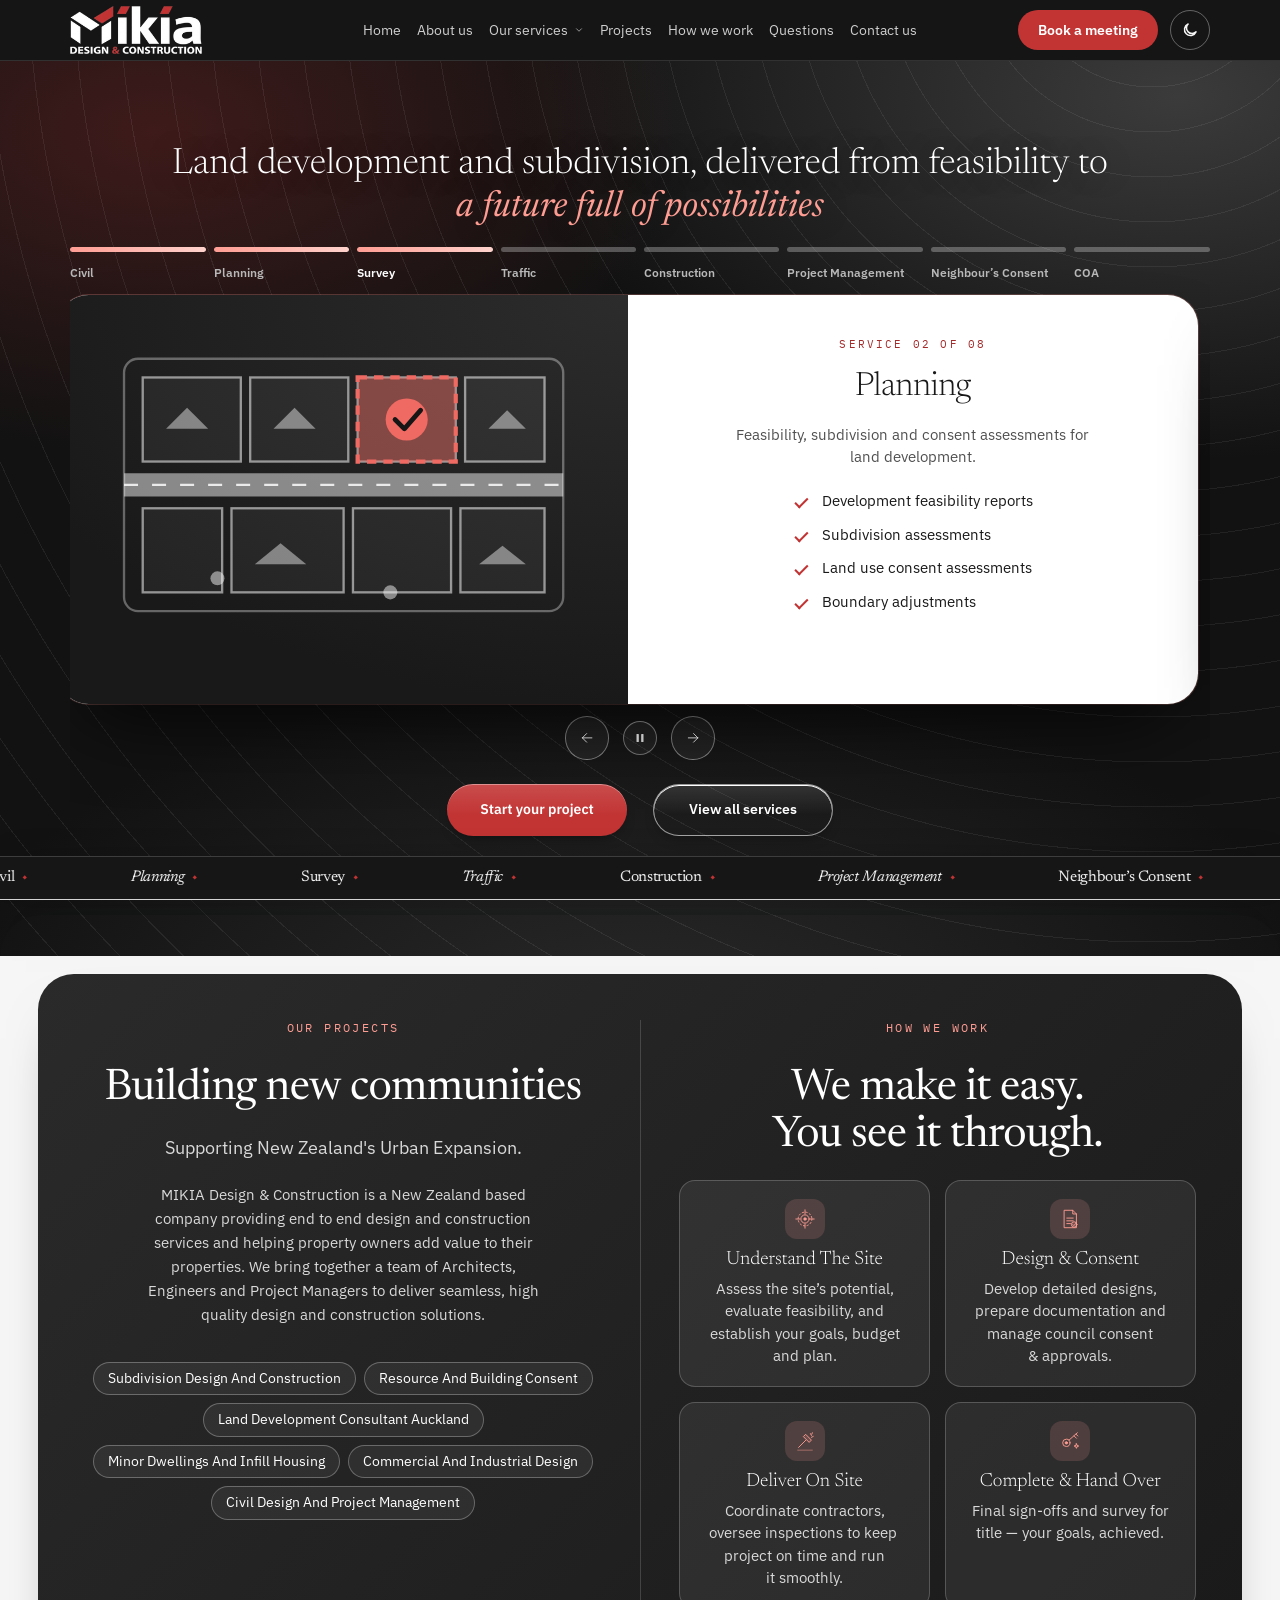
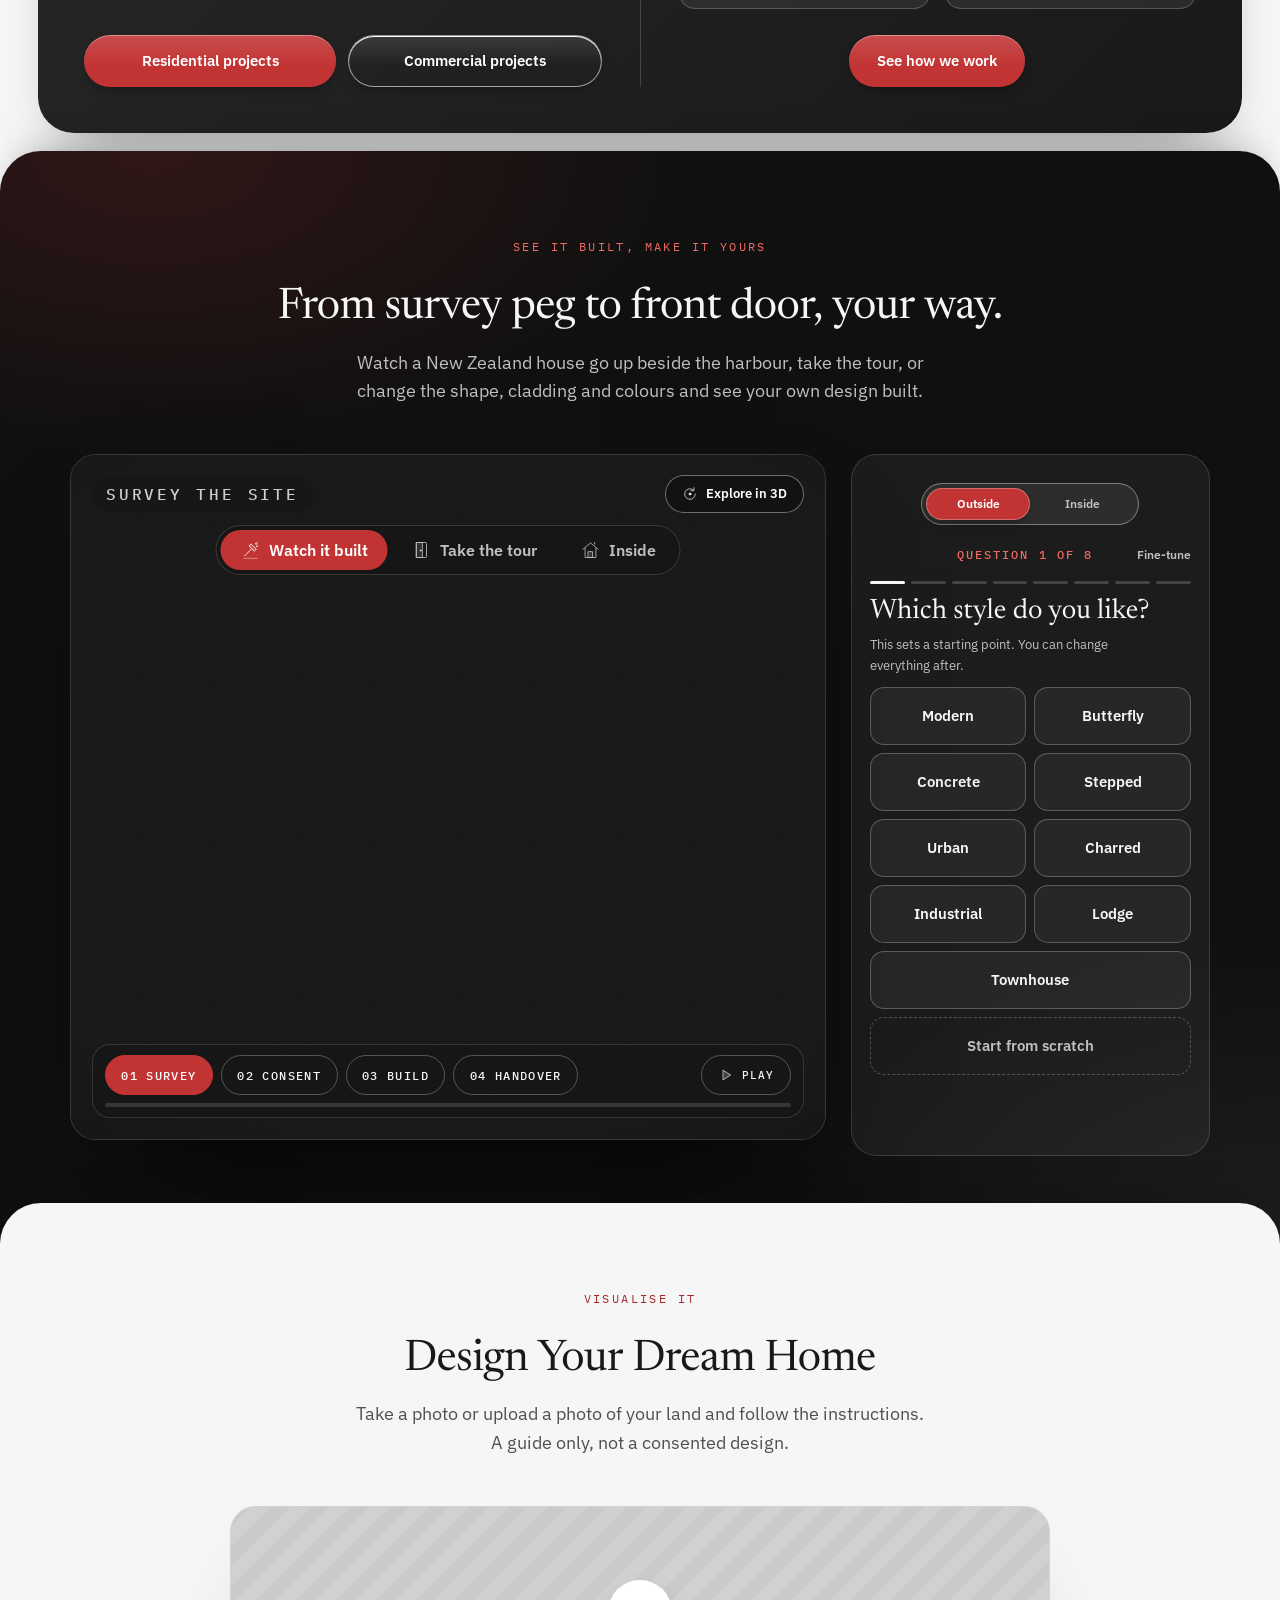
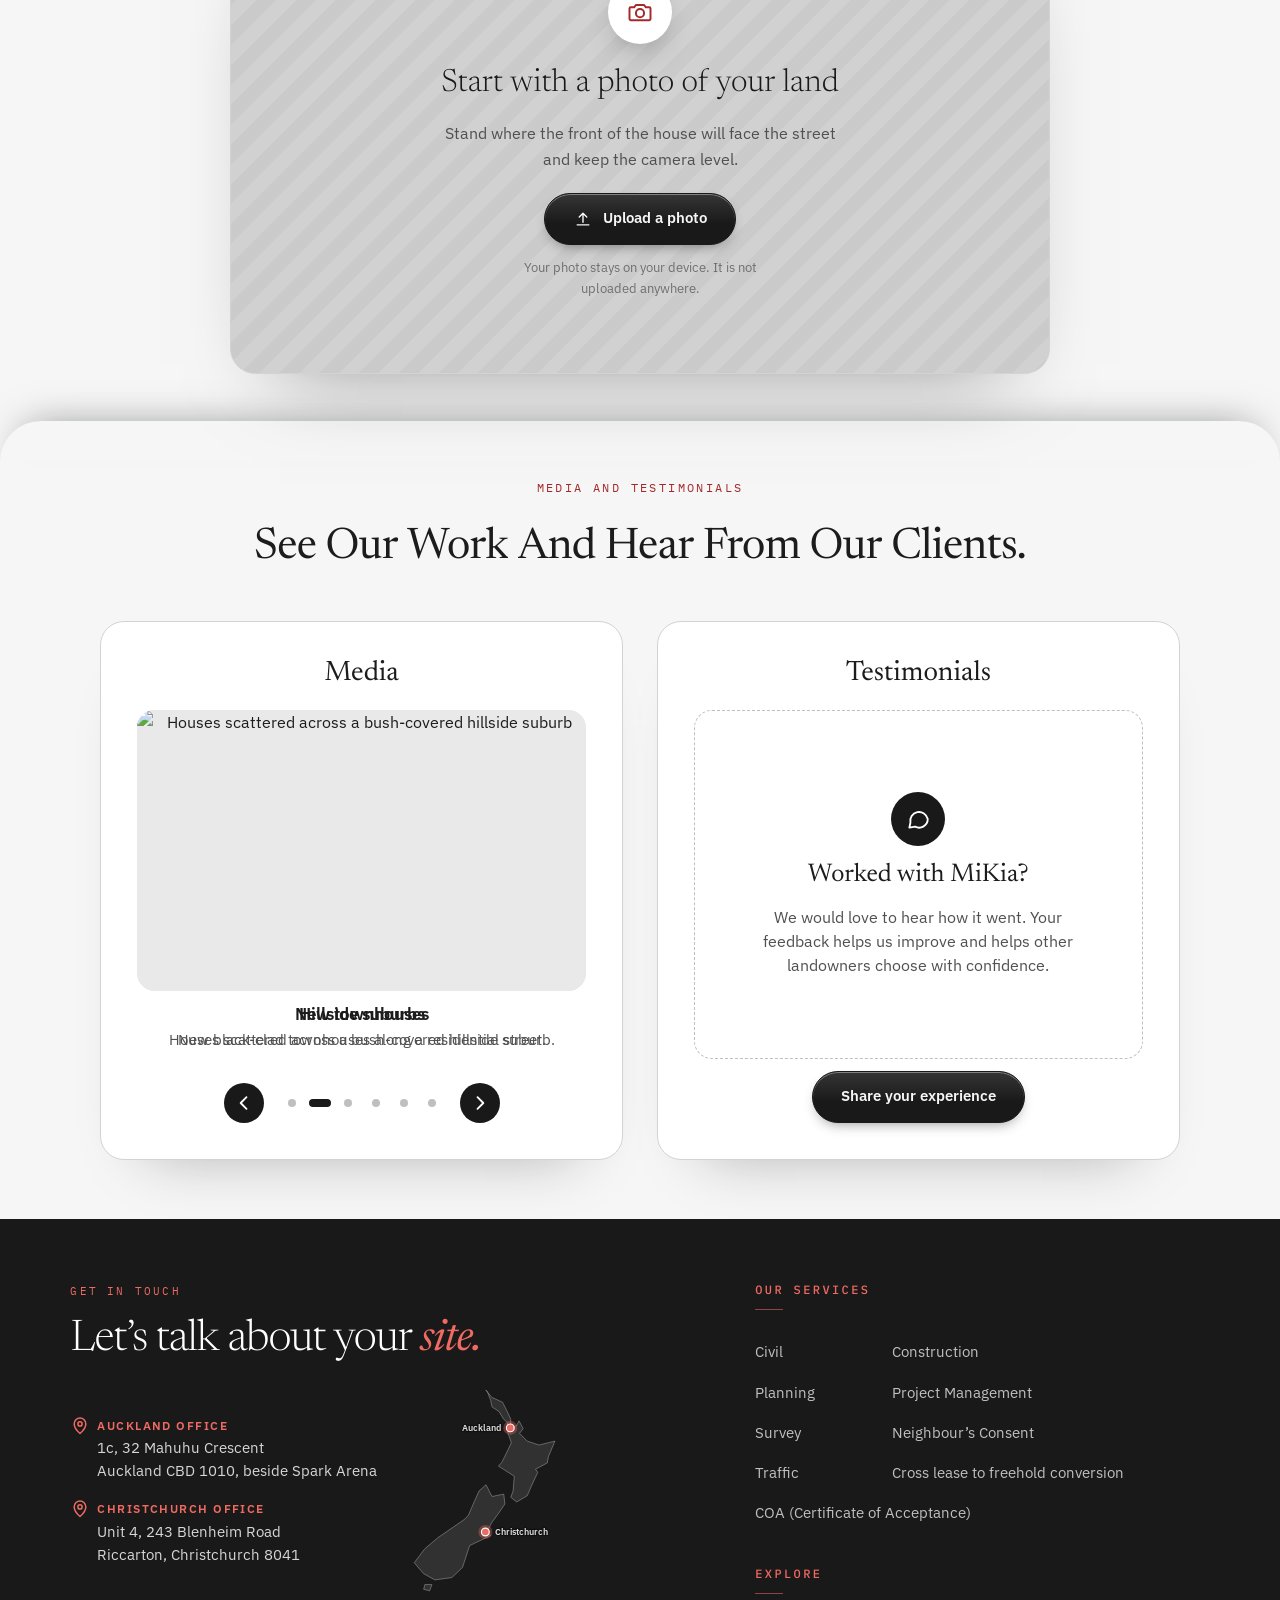
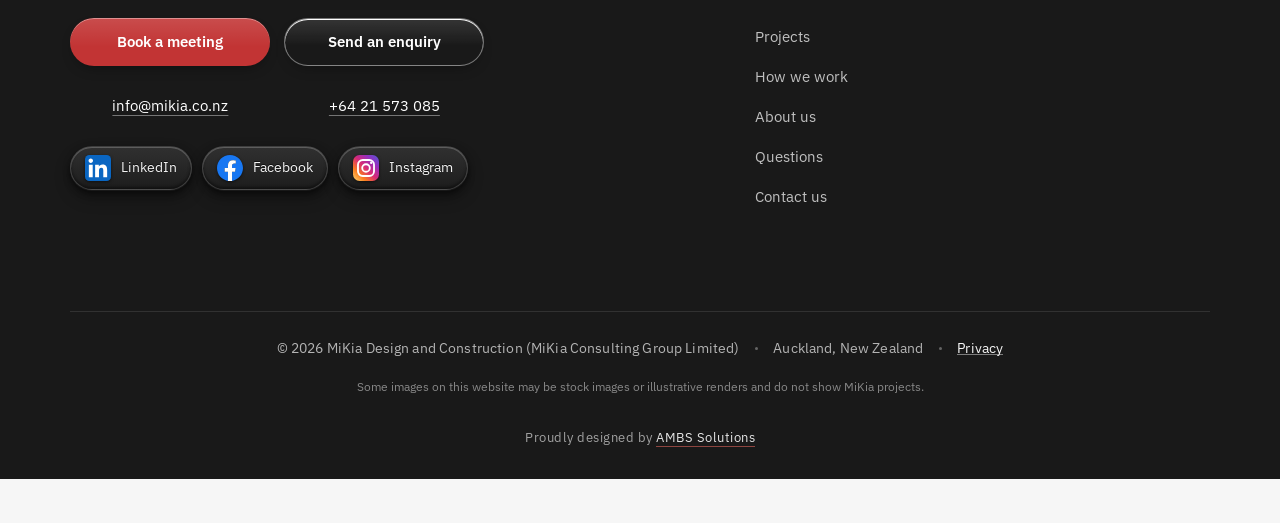
==== commit 53238cc1: "Website editor: edited index.html (Team Mikia)" ====
--- a/index.html
+++ b/index.html
@@ -180,7 +180,7 @@
 <div class="mt-grid">
 <div class="mt-col"><h3 class="mt-h">Media</h3>
 <div class="mcar" id="mediaCar" role="region" aria-roledescription="carousel" aria-label="Project photos" tabindex="0">
-<div class="mcar-stage"><div class="mcar-track" id="mcarTrack"><figure class="mcar-s on"><img src="projects/stock-res-1-1600.webp" srcset="projects/stock-res-1-800.webp 800w,projects/stock-res-1-1600.webp 1600w" sizes="(max-width:760px) 92vw,520px" alt="New black-clad townhouses along a residential street" width="1600" height="1000" decoding="async" loading="lazy"><figcaption><b>New townhouses</b><span>New black-clad townhouses along a residential street.</span></figcaption></figure><figure class="mcar-s"><img src="projects/stock-res-2-1600.webp" srcset="projects/stock-res-2-800.webp 800w,projects/stock-res-2-1600.webp 1600w" sizes="(max-width:760px) 92vw,520px" alt="Houses scattered across a bush-covered hillside suburb" width="1600" height="1000" decoding="async" loading="lazy"><figcaption><b>Hillside suburbs</b><span>Houses scattered across a bush-covered hillside suburb.</span></figcaption></figure><figure class="mcar-s"><img src="projects/stock-res-4-1600.webp" srcset="projects/stock-res-4-800.webp 800w,projects/stock-res-4-1600.webp 1600w" sizes="(max-width:760px) 92vw,520px" alt="A new modern house beside a traditional home" width="1600" height="1000" decoding="async" loading="lazy"><figcaption><b>Infill housing</b><span>A new modern house beside a traditional home.</span></figcaption></figure><figure class="mcar-s"><img src="projects/stock-com-2-1600.webp" srcset="projects/stock-com-2-800.webp 800w,projects/stock-com-2-1600.webp 1600w" sizes="(max-width:760px) 92vw,520px" alt="A mixed-use building with black and white cladding and large windows" width="1600" height="1000" decoding="async" loading="lazy"><figcaption><b>Mixed-use frontage</b><span>A mixed-use building with black and white cladding and large windows.</span></figcaption></figure><figure class="mcar-s"><img src="projects/stock-com-3-1600.webp" srcset="projects/stock-com-3-800.webp 800w,projects/stock-com-3-1600.webp 1600w" sizes="(max-width:760px) 92vw,520px" alt="A building clad in black metal and vertical timber battens" width="1600" height="1000" decoding="async" loading="lazy"><figcaption><b>Timber and black cladding</b><span>A building clad in black metal and vertical timber battens.</span></figcaption></figure></div></div>
+<div class="mcar-stage"><div class="mcar-track" id="mcarTrack"><figure class="mcar-s on"><img src="projects/stock-res-1-1600.webp" srcset="projects/stock-res-1-800.webp 800w,projects/stock-res-1-1600.webp 1600w" sizes="(max-width:760px) 92vw,520px" alt="New black-clad townhouses along a residential street" width="1600" height="1000" decoding="async" loading="lazy"><figcaption><b>New townhouses</b><span>New black-clad townhouses along a residential street.</span></figcaption></figure><figure class="mcar-s"><img src="projects/stock-res-2-1600.webp" srcset="projects/stock-res-2-800.webp 800w,projects/stock-res-2-1600.webp 1600w" sizes="(max-width:760px) 92vw,520px" alt="Houses scattered across a bush-covered hillside suburb" width="1600" height="1000" decoding="async" loading="lazy"><figcaption><b>Hillside suburbs</b><span>Houses scattered across a bush-covered hillside suburb.</span></figcaption></figure><figure class="mcar-s"><img src="projects/stock-res-4-1600.webp" srcset="projects/stock-res-4-800.webp 800w,projects/stock-res-4-1600.webp 1600w" sizes="(max-width:760px) 92vw,520px" alt="A new modern house beside a traditional home" width="1600" height="1000" decoding="async" loading="lazy"><figcaption><b>Infill housing</b><span>A new modern house beside a traditional home.</span></figcaption></figure><figure class="mcar-s"><img src="projects/stock-com-2-1600.webp" srcset="projects/stock-com-2-800.webp 800w,projects/stock-com-2-1600.webp 1600w" sizes="(max-width:760px) 92vw,520px" alt="A mixed-use building with black and white cladding and large windows" width="1600" height="1000" decoding="async" loading="lazy"><figcaption><b>Mixed-use frontage</b><span>A mixed-use building with black and white cladding and large windows.</span></figcaption></figure><figure class="mcar-s"><img src="projects/stock-com-3-1600.webp" srcset="projects/stock-com-3-800.webp 800w,projects/stock-com-3-1600.webp 1600w" sizes="(max-width:760px) 92vw,520px" alt="A building clad in black metal and vertical timber battens" width="1600" height="1000" decoding="async" loading="lazy"><figcaption><b>Timber and black cladding</b><span>A building clad in black metal and vertical timber battens.</span></figcaption></figure><figure class="mcar-s"><img src="https://dtugguvrwj2fjwji.public.blob.vercel-storage.com/media/p-mwb75x95-aksow.webp" alt="MiKia project photo" width="1600" height="1000" decoding="async" loading="lazy"><figcaption><b>Minor Dwelling</b><span>Make better use of your backyard with a minor dwelling designed around your property and needs.</span></figcaption></figure></div></div>
 <div class="mcar-bar"><button class="mcar-nav mcar-prev" type="button" aria-label="Previous photo"><svg width="20" height="20" viewBox="0 0 24 24" fill="none" stroke="currentColor" stroke-width="2.2" stroke-linecap="round" stroke-linejoin="round" aria-hidden="true"><path d="M15 5l-7 7 7 7"/></svg></button><div class="mcar-dots" id="mcarDots" role="tablist" aria-label="Choose photo"></div><button class="mcar-nav mcar-next" type="button" aria-label="Next photo"><svg width="20" height="20" viewBox="0 0 24 24" fill="none" stroke="currentColor" stroke-width="2.2" stroke-linecap="round" stroke-linejoin="round" aria-hidden="true"><path d="M9 5l7 7-7 7"/></svg></button></div></div></div>
 <div class="mt-col"><h3 class="mt-h">Testimonials</h3>
 <div data-need="testimonials" hidden><div class="tgrid" id="testimonials"></div><a class="textlink" id="reviewsLink" href="#" target="_blank" rel="noopener" hidden>Read our Google reviews</a></div>
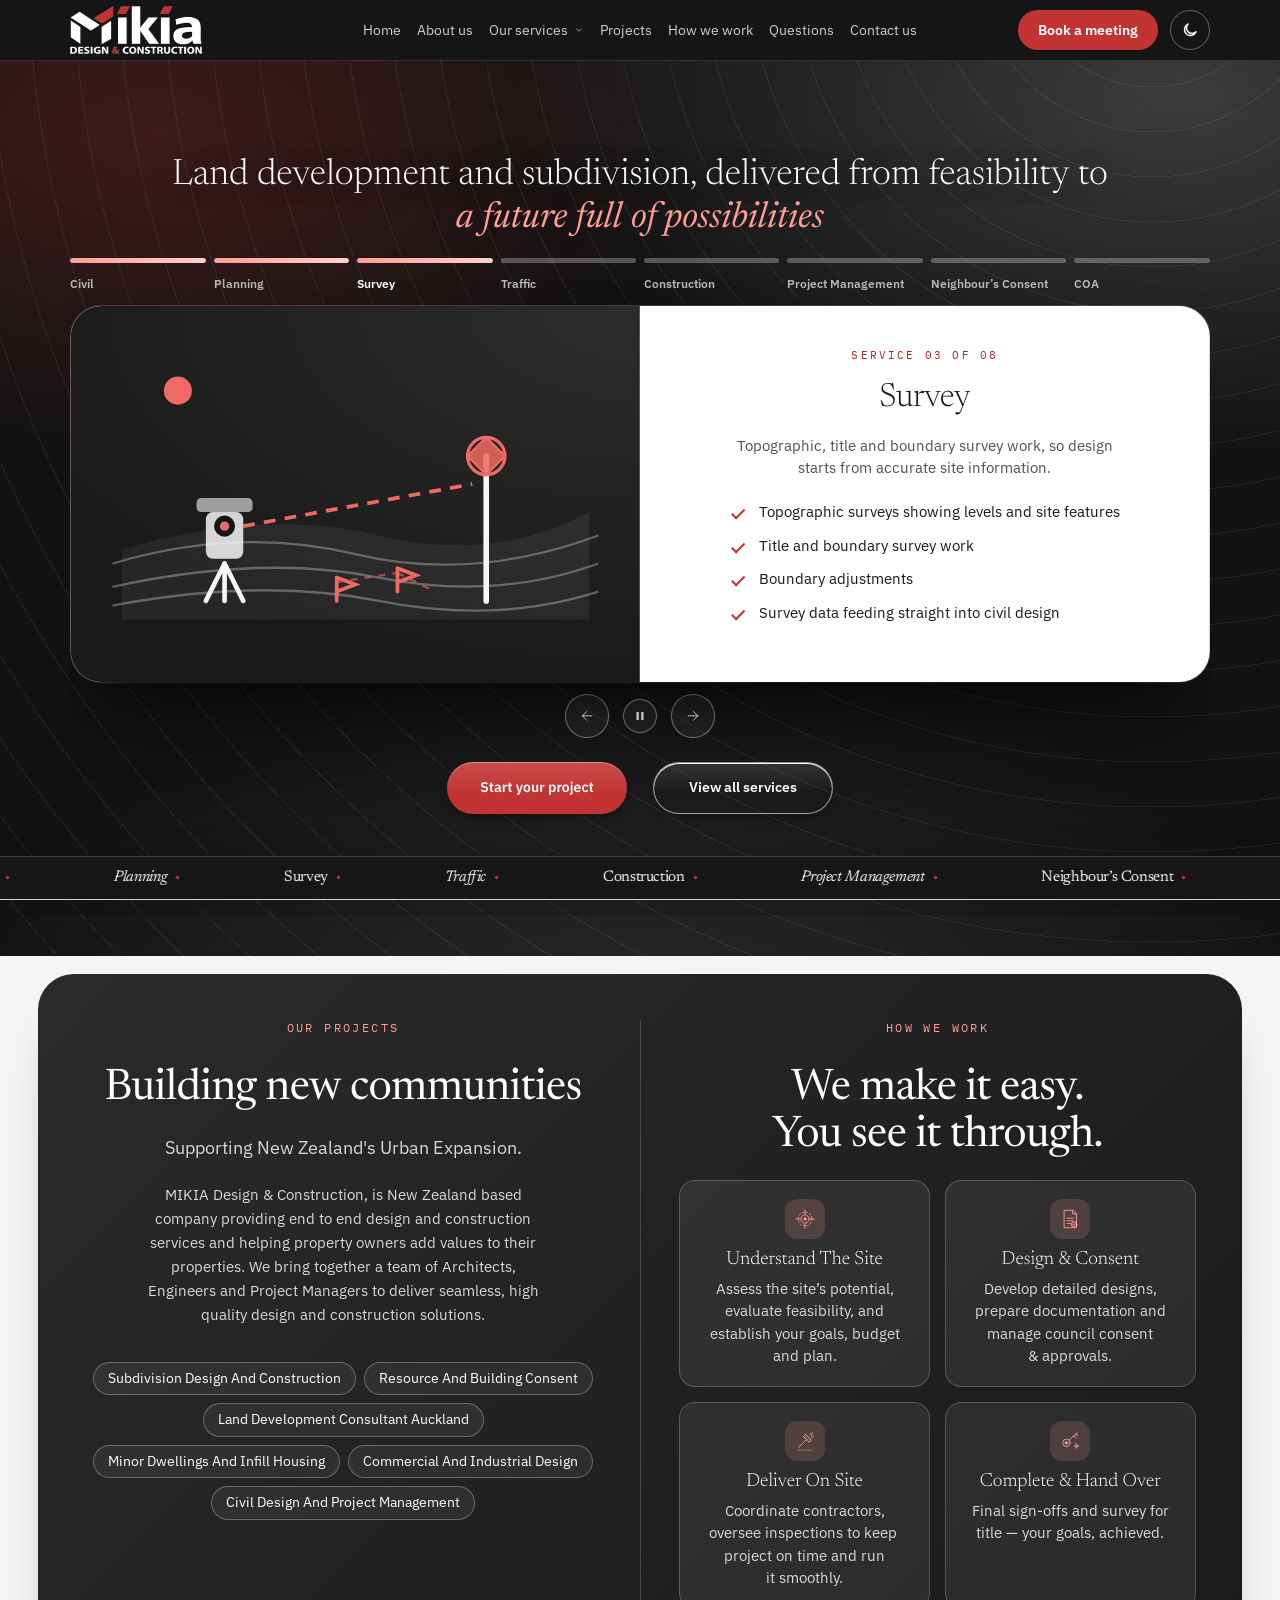
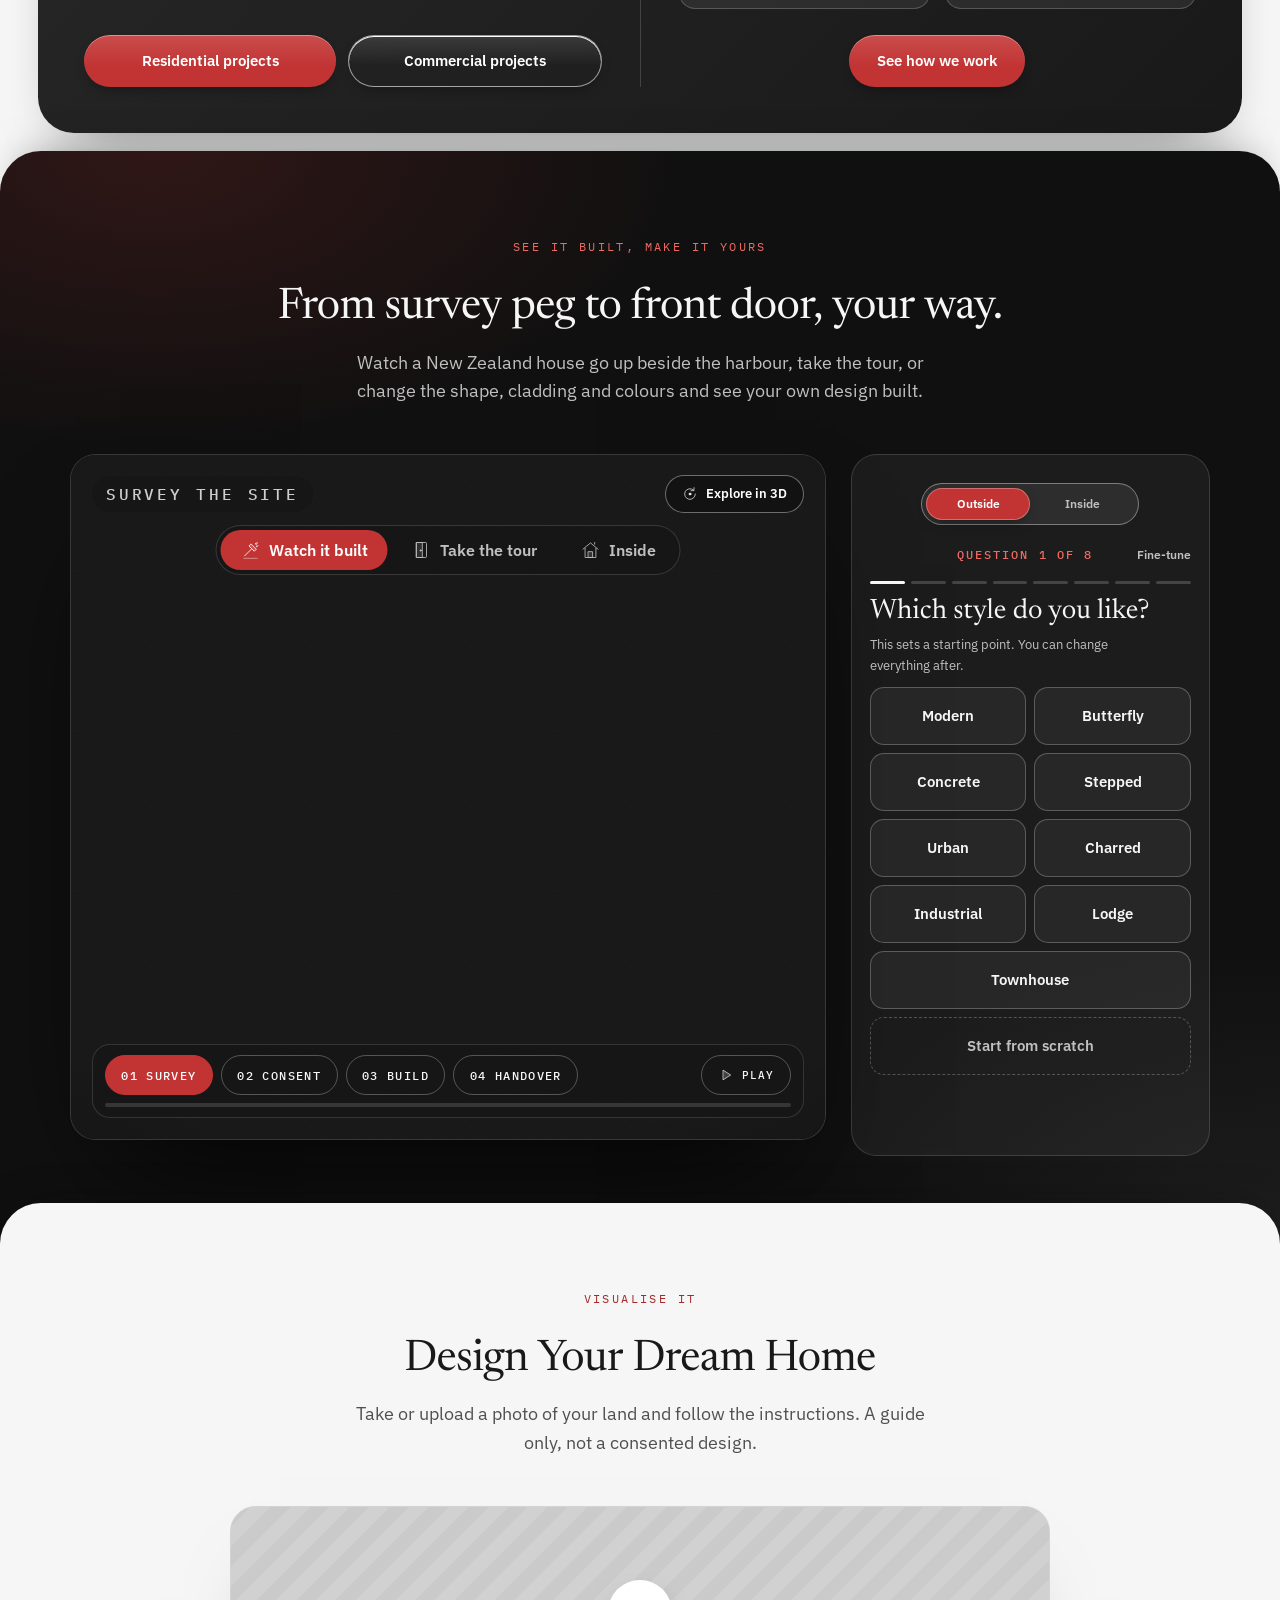
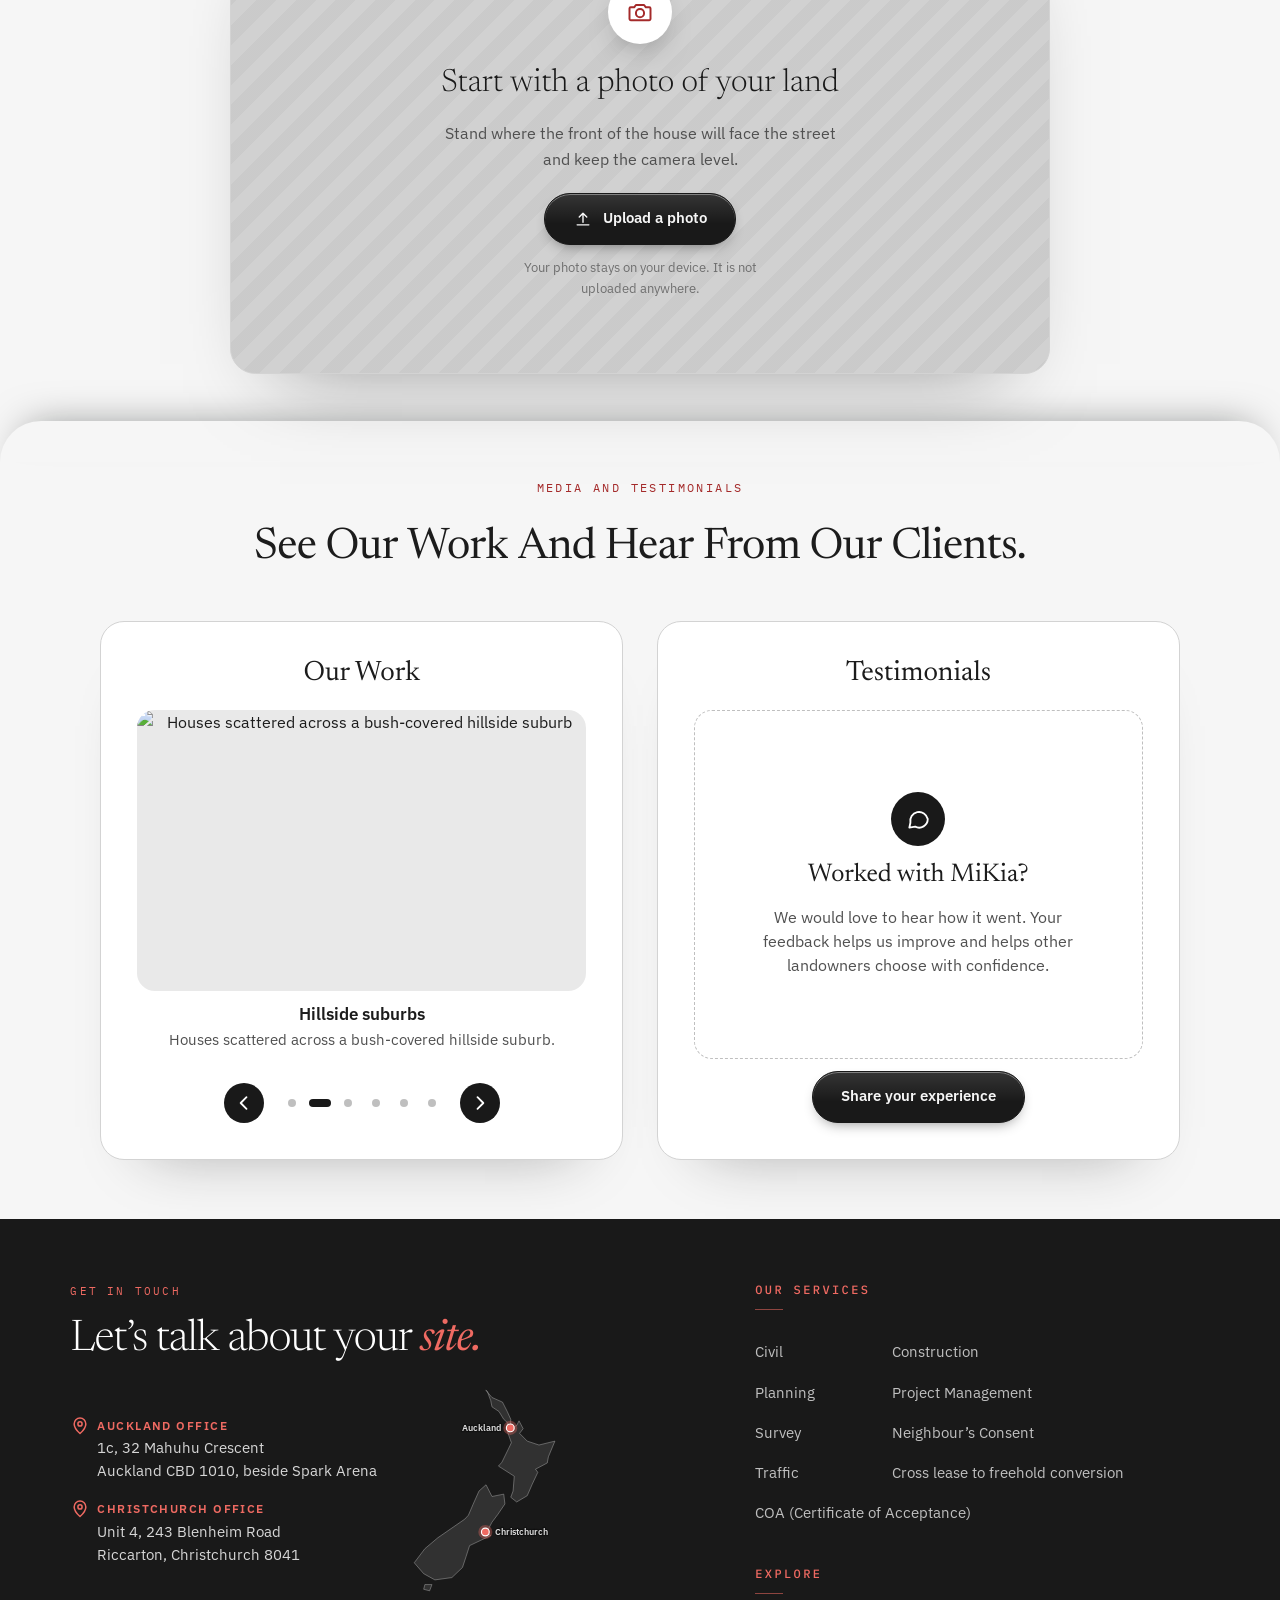
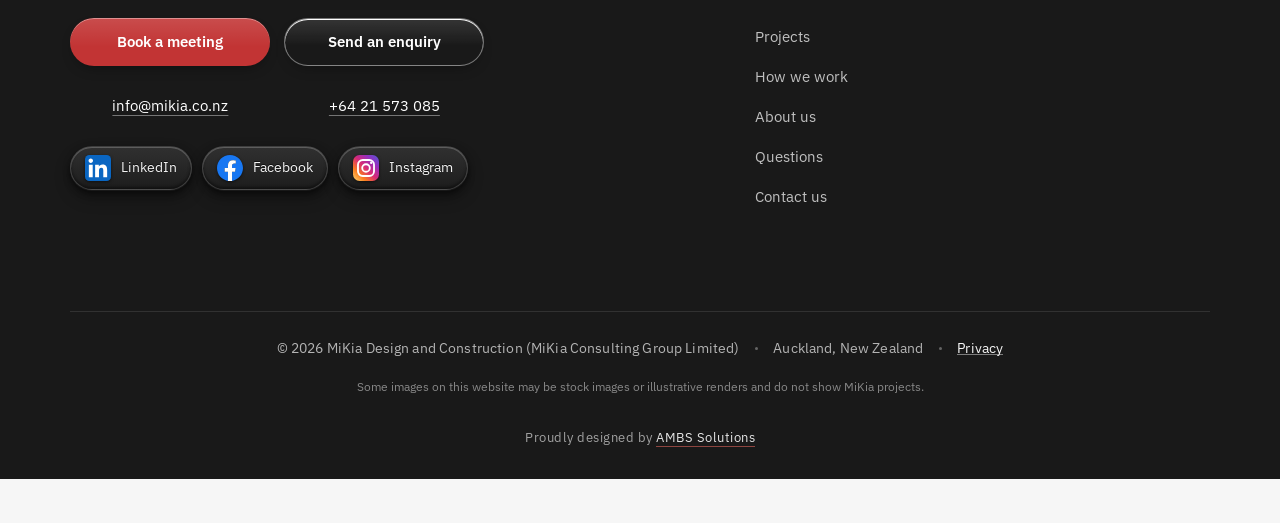
==== commit 0655843a: "Website editor: edited index.html (Team Mikia)" ====
--- a/index.html
+++ b/index.html
@@ -122,7 +122,7 @@
  <ol class="car-tabs"><li><button type="button" class="car-tab" data-i="0" aria-label="Show Civil" aria-current="true"><span class="n">01</span><span class="t">Civil</span></button></li><li><button type="button" class="car-tab" data-i="1" aria-label="Show Planning" aria-current="false"><span class="n">02</span><span class="t">Planning</span></button></li><li><button type="button" class="car-tab" data-i="2" aria-label="Show Survey" aria-current="false"><span class="n">03</span><span class="t">Survey</span></button></li><li><button type="button" class="car-tab" data-i="3" aria-label="Show Traffic" aria-current="false"><span class="n">04</span><span class="t">Traffic</span></button></li><li><button type="button" class="car-tab" data-i="4" aria-label="Show Construction" aria-current="false"><span class="n">05</span><span class="t">Construction</span></button></li><li><button type="button" class="car-tab" data-i="5" aria-label="Show Project Management" aria-current="false"><span class="n">06</span><span class="t">Project Management</span></button></li><li><button type="button" class="car-tab" data-i="6" aria-label="Show Neighbour’s Consent" aria-current="false"><span class="n">07</span><span class="t">Neighbour’s Consent</span></button></li><li><button type="button" class="car-tab" data-i="7" aria-label="Show COA (Certificate of Acceptance)" aria-current="false"><span class="n">08</span><span class="t">COA</span></button></li></ol>
 </div></div></section><section class="block brief" id="process"><div class="wrap brief-grid">
 <div class="brief-col brief-proj" id="projects"><div class="stack"><span class="eyebrow">Our projects</span><h2>Building new communities</h2></div><p class="lede">Supporting New Zealand's Urban Expansion.</p>
-<p class="brief-txt">MIKIA Design &amp; Construction is a New Zealand based company providing end to end design and construction services and helping property owners add value to their properties. We bring together a team of Architects, Engineers and Project Managers to deliver seamless, high quality design and construction solutions.</p>
+<p class="brief-txt">MIKIA Design &amp; Construction, is New Zealand based company providing end to end design and construction services and helping property owners add values to their properties. We bring together a team of Architects, Engineers and Project Managers to deliver seamless, high quality design and construction solutions.</p>
 <ul class="brief-kw"><li>Subdivision Design And Construction</li><li>Resource And Building Consent</li><li>Land Development Consultant Auckland</li><li>Minor Dwellings And Infill Housing</li><li>Commercial And Industrial Design</li><li>Civil Design And Project Management</li></ul>
 <div class="brief-links"><a class="btn btn-accent" href="projects.html#residential">Residential projects</a><a class="btn btn-light" href="projects.html#commercial">Commercial projects</a></div></div>
 <div class="brief-col brief-how"><div class="stack"><span class="eyebrow">How we work</span><h2>We make it easy. You see it through.</h2></div><ol class="brief-stages"><li><span class="bs-ico" aria-hidden="true"><svg class="ic ic-survey" viewBox="0 0 48 48" fill="none" stroke="currentColor" stroke-width="2" stroke-linecap="round" stroke-linejoin="round" aria-hidden="true" focusable="false"><circle class="ic-ring" cx="24" cy="24" r="15" stroke-dasharray="3 5"/><circle cx="24" cy="24" r="9"/><path d="M24 4v9M24 35v9M4 24h9M35 24h9"/><circle class="ic-dot" cx="24" cy="24" r="2.6" fill="currentColor"/></svg></span><div><h3>Understand The Site</h3><p>Assess the site’s potential, evaluate feasibility, and establish your goals, budget and plan.</p></div></li><li><span class="bs-ico" aria-hidden="true"><svg class="ic ic-consent" viewBox="0 0 48 48" fill="none" stroke="currentColor" stroke-width="2" stroke-linecap="round" stroke-linejoin="round" aria-hidden="true" focusable="false"><path d="M12 5h18l8 8v30H12z"/><path d="M30 5v8h8"/><path class="ic-l1" d="M17 22h14" pathLength="1"/><path class="ic-l2" d="M17 28h14" pathLength="1"/><path class="ic-l3" d="M17 34h8" pathLength="1"/><circle class="ic-stamp" cx="33" cy="36" r="6" fill="var(--ia,currentColor)" fill-opacity=".18"/><path class="ic-chk" d="M30 36l2.4 2.4 4.2-4.8" pathLength="1"/></svg></span><div><h3>Design &amp; Consent</h3><p>Develop detailed designs, prepare documentation and manage council consent &amp; approvals.</p></div></li><li><span class="bs-ico" aria-hidden="true"><svg class="ic ic-build" viewBox="0 0 48 48" fill="none" stroke="currentColor" stroke-width="2" stroke-linecap="round" stroke-linejoin="round" aria-hidden="true" focusable="false"><g class="ic-hammer"><path d="M26 22L10 38"/><path d="M26 10l12 12-5 5-12-12z" fill="currentColor" fill-opacity=".16"/></g><path d="M8 44h32" stroke-opacity=".5"/><path class="ic-spark" d="M36 8l2 4M42 14l-4 2M40 6l-1 3"/></svg></span><div><h3>Deliver On Site</h3><p>Coordinate contractors, oversee inspections to keep  project on time and run it smoothly.</p></div></li><li><span class="bs-ico" aria-hidden="true"><svg class="ic ic-handover" viewBox="0 0 48 48" fill="none" stroke="currentColor" stroke-width="2" stroke-linecap="round" stroke-linejoin="round" aria-hidden="true" focusable="false"><g class="ic-key"><circle cx="16" cy="28" r="8"/><circle cx="16" cy="28" r="2.6" fill="currentColor"/><path d="M22 22L40 6M33 13l5 5M37 9l4 4"/></g><path class="ic-spark" d="M38 30l1.5 3.5L43 35l-3.5 1.5L38 40l-1.5-3.5L33 35l3.5-1.5z" fill="currentColor" fill-opacity=".2"/></svg></span><div><h3>Complete &amp; Hand Over</h3><p>Final sign-offs and survey for title — your goals, achieved.</p></div></li></ol><p class="brief-more"><a class="btn btn-accent" href="how-we-work.html">See how we work</a></p></div>
@@ -148,7 +148,7 @@
  <div id="dzIcons" hidden><span data-ic="roof"><svg class="ic ic-roof" viewBox="0 0 48 48" fill="none" stroke="currentColor" stroke-width="2" stroke-linecap="round" stroke-linejoin="round" aria-hidden="true" focusable="false"><path class="ic-rf" d="M5 28L24 10l19 18"/><path d="M10 28v13h28V28"/></svg></span><span data-ic="panel"><svg class="ic ic-panel" viewBox="0 0 48 48" fill="none" stroke="currentColor" stroke-width="2" stroke-linecap="round" stroke-linejoin="round" aria-hidden="true" focusable="false"><rect x="8" y="8" width="32" height="32" rx="4"/><path class="ic-p1" d="M8 20h32M20 8v32" stroke-opacity=".5"/><circle class="ic-glint" cx="14" cy="14" r="2" fill="currentColor"/></svg></span><span data-ic="palette"><svg class="ic ic-palette" viewBox="0 0 48 48" fill="none" stroke="currentColor" stroke-width="2" stroke-linecap="round" stroke-linejoin="round" aria-hidden="true" focusable="false"><path d="M24 5C13 5 5 13 5 24s8 19 19 19c3 0 4-2 3-4s-1-5 3-5h6c4 0 7-3 7-7C43 13 35 5 24 5z"/><g class="ic-dots"><circle cx="15" cy="21" r="2.4" fill="currentColor"/><circle cx="22" cy="14" r="2.4" fill="currentColor"/><circle cx="31" cy="15" r="2.4" fill="currentColor"/></g></svg></span><span data-ic="door"><svg class="ic ic-door" viewBox="0 0 48 48" fill="none" stroke="currentColor" stroke-width="2" stroke-linecap="round" stroke-linejoin="round" aria-hidden="true" focusable="false"><rect x="12" y="6" width="24" height="36" rx="2"/><g class="ic-leaf"><path d="M12 6h14l0 36H12z" fill="currentColor" fill-opacity=".15"/><circle cx="22" cy="25" r="1.6" fill="currentColor"/></g></svg></span><span data-ic="home"><svg class="ic ic-home" viewBox="0 0 48 48" fill="none" stroke="currentColor" stroke-width="2" stroke-linecap="round" stroke-linejoin="round" aria-hidden="true" focusable="false"><path d="M6 22L24 7l18 15"/><path d="M11 20v22h26V20"/><path class="ic-smoke" d="M34 10v-4"/><rect class="ic-win" x="19" y="28" width="10" height="14" fill="currentColor" fill-opacity=".18"/></svg></span><span data-ic="sun"><svg class="ic ic-sun" viewBox="0 0 48 48" fill="none" stroke="currentColor" stroke-width="2" stroke-linecap="round" stroke-linejoin="round" aria-hidden="true" focusable="false"><circle cx="24" cy="24" r="7"/><g class="ic-rays"><path d="M24 5v6M24 37v6M5 24h6M37 24h6M10.6 10.6l4.2 4.2M33.2 33.2l4.2 4.2M10.6 37.4l4.2-4.2M33.2 14.8l4.2-4.2"/></g></svg></span><span data-ic="build"><svg class="ic ic-build" viewBox="0 0 48 48" fill="none" stroke="currentColor" stroke-width="2" stroke-linecap="round" stroke-linejoin="round" aria-hidden="true" focusable="false"><g class="ic-hammer"><path d="M26 22L10 38"/><path d="M26 10l12 12-5 5-12-12z" fill="currentColor" fill-opacity=".16"/></g><path d="M8 44h32" stroke-opacity=".5"/><path class="ic-spark" d="M36 8l2 4M42 14l-4 2M40 6l-1 3"/></svg></span><span data-ic="arrow"><svg class="ic ic-arrow" viewBox="0 0 48 48" fill="none" stroke="currentColor" stroke-width="2" stroke-linecap="round" stroke-linejoin="round" aria-hidden="true" focusable="false"><path d="M14 34L34 14"/><path d="M16 14h18v18"/></svg></span></div>
 </aside>
 </div></div></section><section class="block lphoto" id="your-land"><div class="wrap">
-<div class="head-row"><div class="stack"><span class="eyebrow">Visualise it</span><h2>Design Your Dream Home</h2></div><p class="lede">Take a photo or upload a photo of your land and follow the instructions. A guide only, not a consented design.</p></div>
+<div class="head-row"><div class="stack"><span class="eyebrow">Visualise it</span><h2>Design Your Dream Home</h2></div><p class="lede">Take or upload a photo of your land and follow the instructions. A guide only, not a consented design.</p></div>
 <div class="lp-grid">
  <div class="lp-col"><div class="lp-stage" id="lpStage" data-empty="true">
   <div class="lp-empty" id="lpEmpty">
@@ -178,7 +178,7 @@
 </div></div></section><section class="block media-sec" id="media-testimonials"><div class="wrap">
 <div class="head-row"><div class="stack"><span class="eyebrow">Media and testimonials</span><h2>See Our Work And Hear From Our Clients.</h2></div></div>
 <div class="mt-grid">
-<div class="mt-col"><h3 class="mt-h">Media</h3>
+<div class="mt-col"><h3 class="mt-h">Our Work</h3>
 <div class="mcar" id="mediaCar" role="region" aria-roledescription="carousel" aria-label="Project photos" tabindex="0">
 <div class="mcar-stage"><div class="mcar-track" id="mcarTrack"><figure class="mcar-s on"><img src="projects/stock-res-1-1600.webp" srcset="projects/stock-res-1-800.webp 800w,projects/stock-res-1-1600.webp 1600w" sizes="(max-width:760px) 92vw,520px" alt="New black-clad townhouses along a residential street" width="1600" height="1000" decoding="async" loading="lazy"><figcaption><b>New townhouses</b><span>New black-clad townhouses along a residential street.</span></figcaption></figure><figure class="mcar-s"><img src="projects/stock-res-2-1600.webp" srcset="projects/stock-res-2-800.webp 800w,projects/stock-res-2-1600.webp 1600w" sizes="(max-width:760px) 92vw,520px" alt="Houses scattered across a bush-covered hillside suburb" width="1600" height="1000" decoding="async" loading="lazy"><figcaption><b>Hillside suburbs</b><span>Houses scattered across a bush-covered hillside suburb.</span></figcaption></figure><figure class="mcar-s"><img src="projects/stock-res-4-1600.webp" srcset="projects/stock-res-4-800.webp 800w,projects/stock-res-4-1600.webp 1600w" sizes="(max-width:760px) 92vw,520px" alt="A new modern house beside a traditional home" width="1600" height="1000" decoding="async" loading="lazy"><figcaption><b>Infill housing</b><span>A new modern house beside a traditional home.</span></figcaption></figure><figure class="mcar-s"><img src="projects/stock-com-2-1600.webp" srcset="projects/stock-com-2-800.webp 800w,projects/stock-com-2-1600.webp 1600w" sizes="(max-width:760px) 92vw,520px" alt="A mixed-use building with black and white cladding and large windows" width="1600" height="1000" decoding="async" loading="lazy"><figcaption><b>Mixed-use frontage</b><span>A mixed-use building with black and white cladding and large windows.</span></figcaption></figure><figure class="mcar-s"><img src="projects/stock-com-3-1600.webp" srcset="projects/stock-com-3-800.webp 800w,projects/stock-com-3-1600.webp 1600w" sizes="(max-width:760px) 92vw,520px" alt="A building clad in black metal and vertical timber battens" width="1600" height="1000" decoding="async" loading="lazy"><figcaption><b>Timber and black cladding</b><span>A building clad in black metal and vertical timber battens.</span></figcaption></figure><figure class="mcar-s"><img src="https://dtugguvrwj2fjwji.public.blob.vercel-storage.com/media/p-mwb75x95-aksow.webp" alt="MiKia project photo" width="1600" height="1000" decoding="async" loading="lazy"><figcaption><b>Minor Dwelling</b><span>Make better use of your backyard with a minor dwelling designed around your property and needs.</span></figcaption></figure></div></div>
 <div class="mcar-bar"><button class="mcar-nav mcar-prev" type="button" aria-label="Previous photo"><svg width="20" height="20" viewBox="0 0 24 24" fill="none" stroke="currentColor" stroke-width="2.2" stroke-linecap="round" stroke-linejoin="round" aria-hidden="true"><path d="M15 5l-7 7 7 7"/></svg></button><div class="mcar-dots" id="mcarDots" role="tablist" aria-label="Choose photo"></div><button class="mcar-nav mcar-next" type="button" aria-label="Next photo"><svg width="20" height="20" viewBox="0 0 24 24" fill="none" stroke="currentColor" stroke-width="2.2" stroke-linecap="round" stroke-linejoin="round" aria-hidden="true"><path d="M9 5l7 7-7 7"/></svg></button></div></div></div>
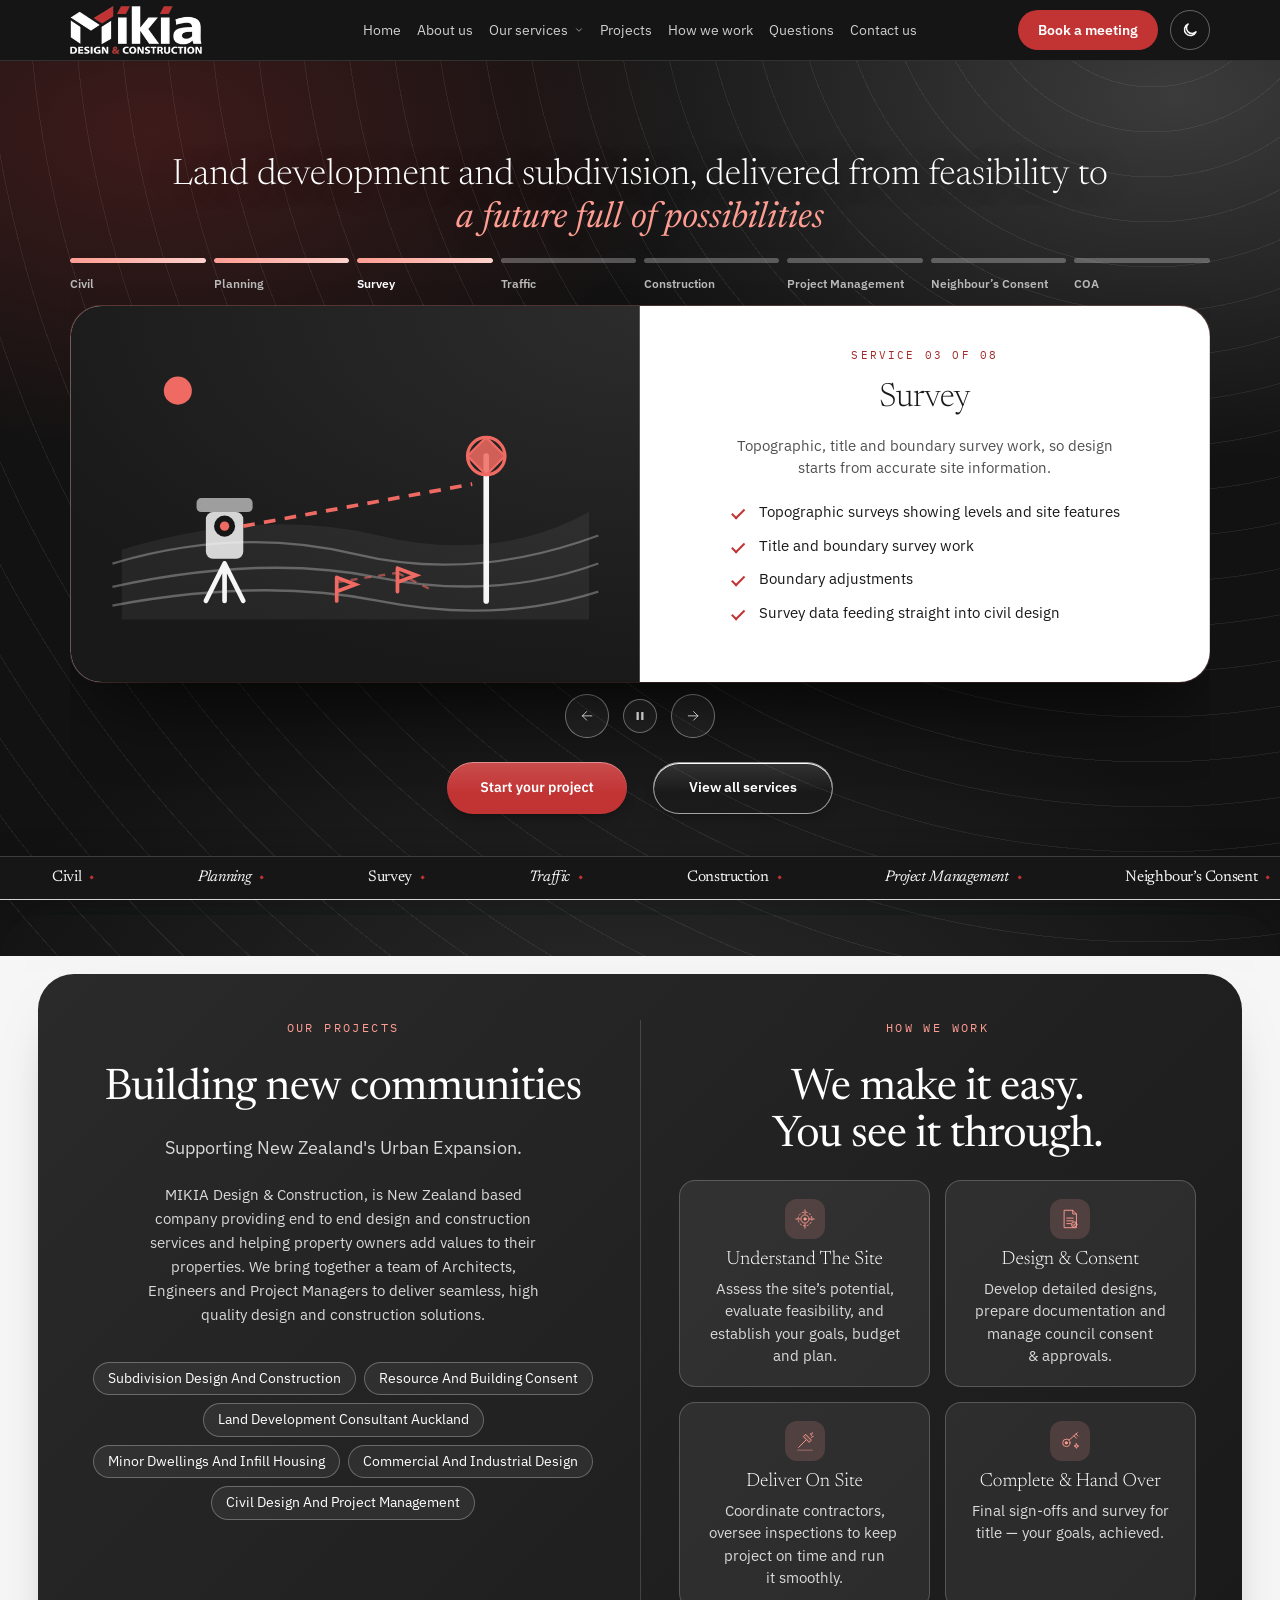
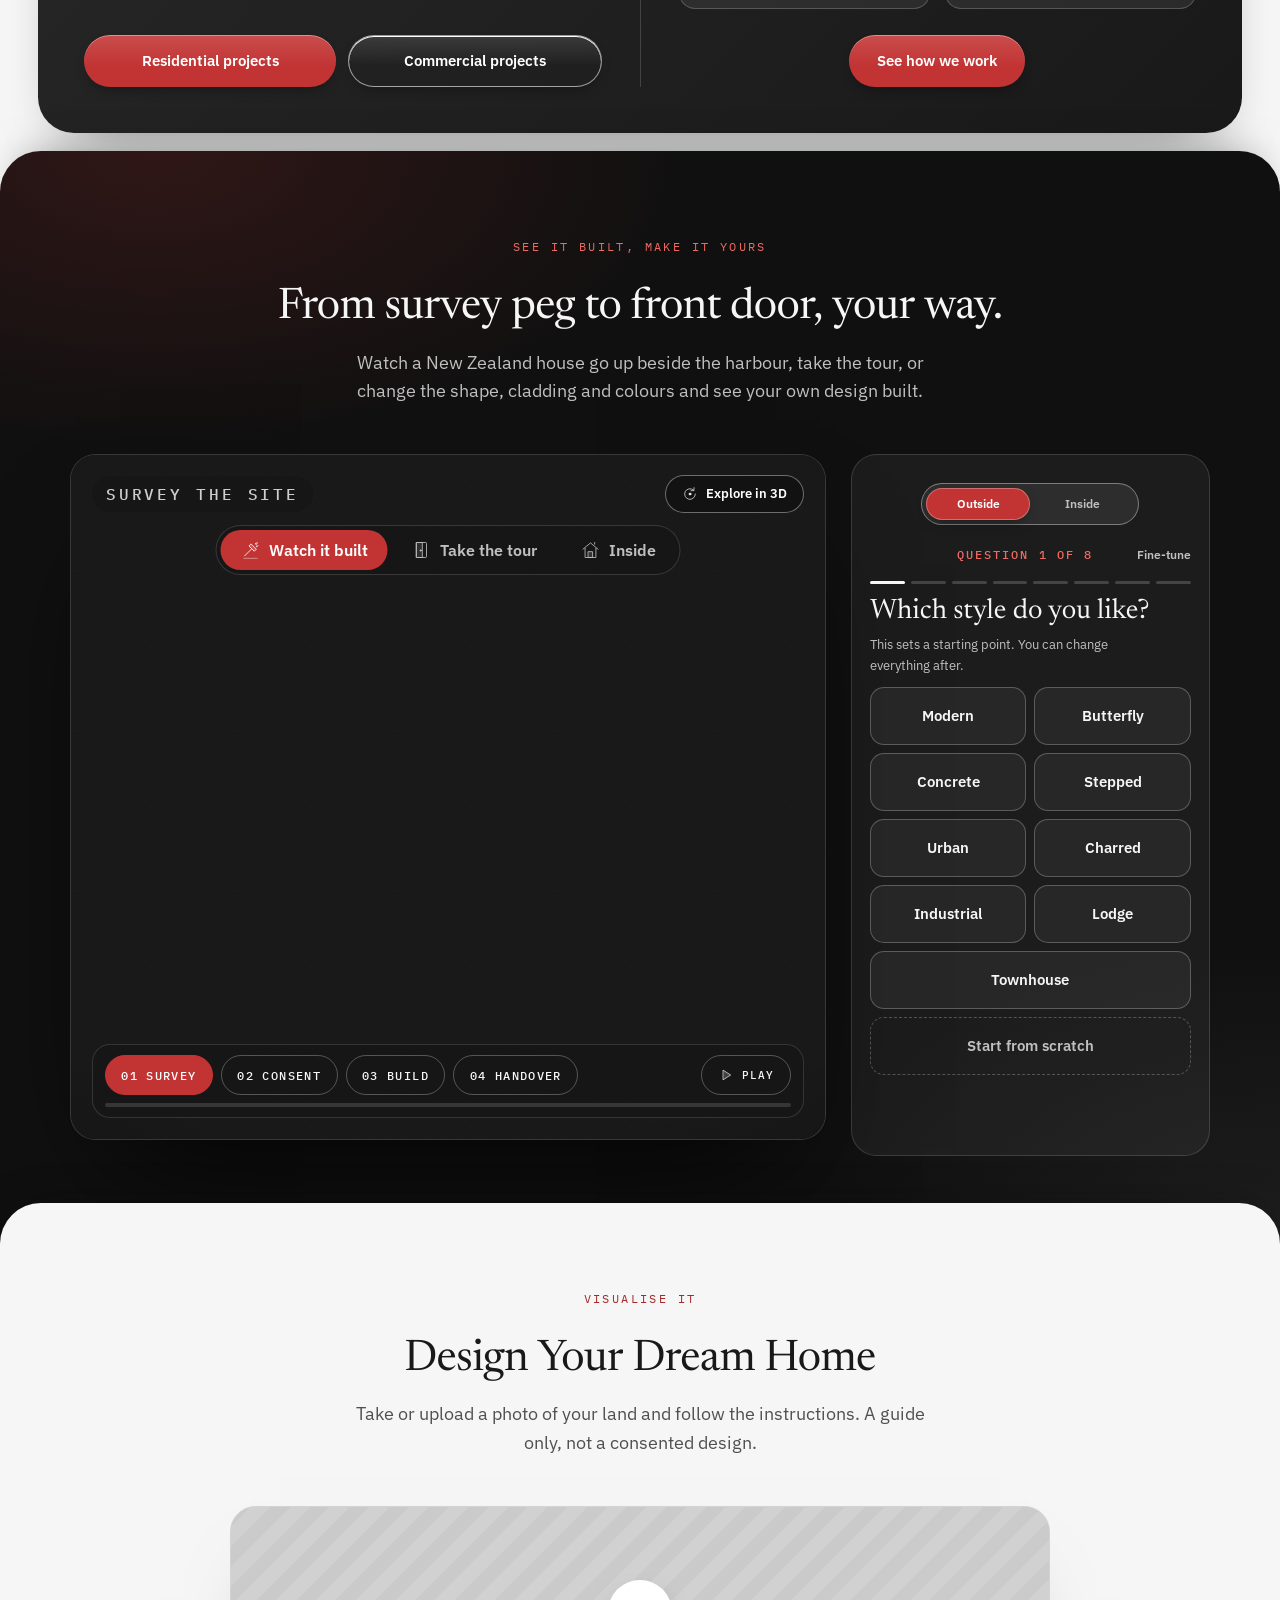
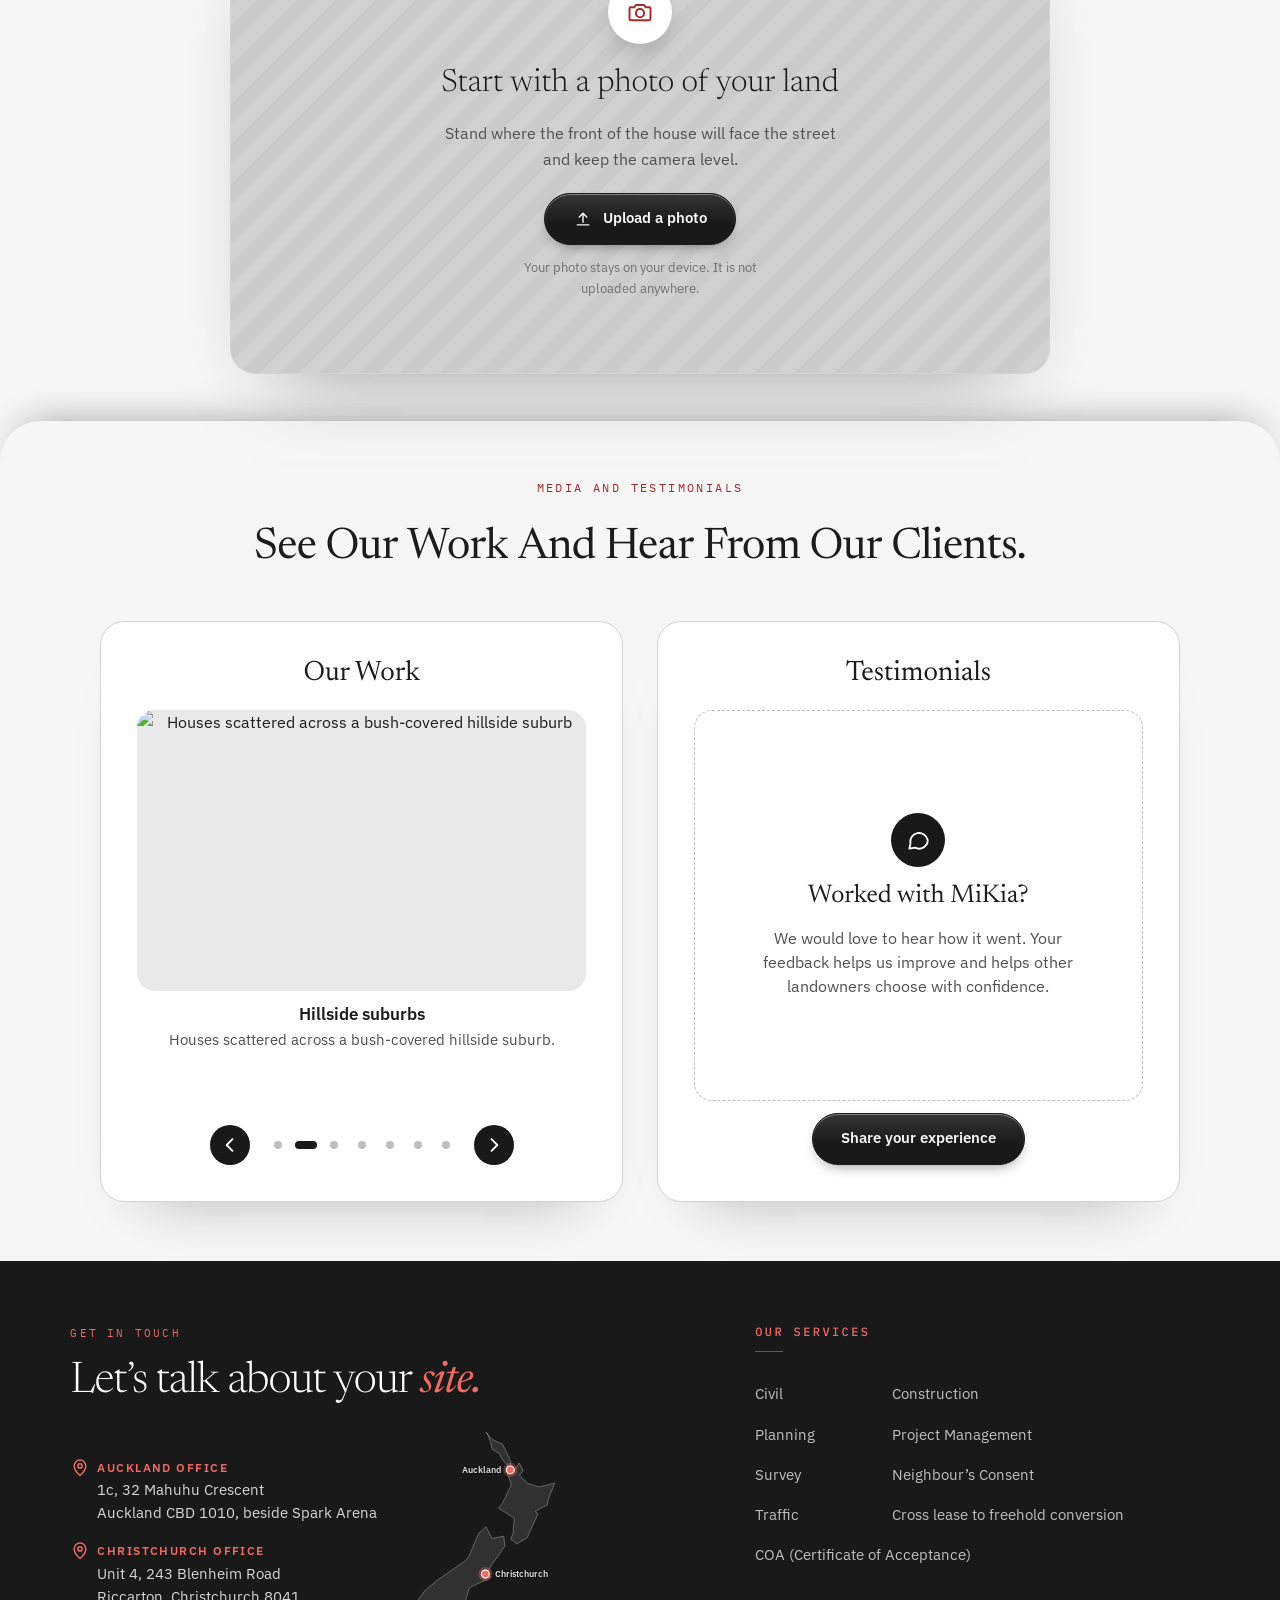
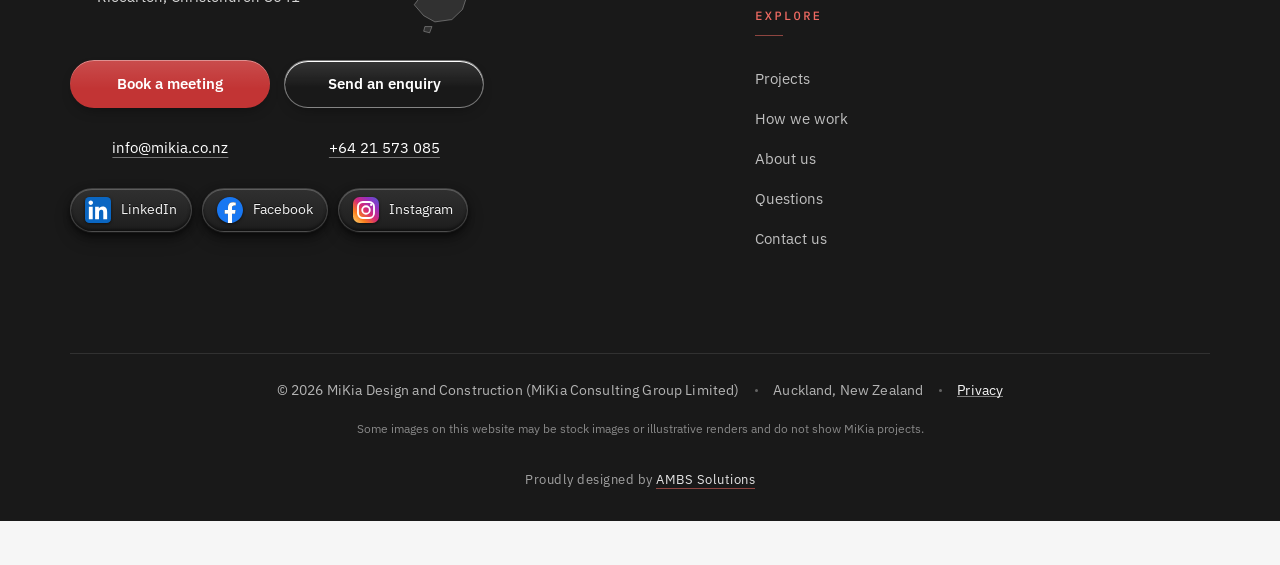
==== commit 310414a9: "Website editor: edited index.html (Team Mikia)" ====
--- a/index.html
+++ b/index.html
@@ -180,7 +180,7 @@
 <div class="mt-grid">
 <div class="mt-col"><h3 class="mt-h">Our Work</h3>
 <div class="mcar" id="mediaCar" role="region" aria-roledescription="carousel" aria-label="Project photos" tabindex="0">
-<div class="mcar-stage"><div class="mcar-track" id="mcarTrack"><figure class="mcar-s on"><img src="projects/stock-res-1-1600.webp" srcset="projects/stock-res-1-800.webp 800w,projects/stock-res-1-1600.webp 1600w" sizes="(max-width:760px) 92vw,520px" alt="New black-clad townhouses along a residential street" width="1600" height="1000" decoding="async" loading="lazy"><figcaption><b>New townhouses</b><span>New black-clad townhouses along a residential street.</span></figcaption></figure><figure class="mcar-s"><img src="projects/stock-res-2-1600.webp" srcset="projects/stock-res-2-800.webp 800w,projects/stock-res-2-1600.webp 1600w" sizes="(max-width:760px) 92vw,520px" alt="Houses scattered across a bush-covered hillside suburb" width="1600" height="1000" decoding="async" loading="lazy"><figcaption><b>Hillside suburbs</b><span>Houses scattered across a bush-covered hillside suburb.</span></figcaption></figure><figure class="mcar-s"><img src="projects/stock-res-4-1600.webp" srcset="projects/stock-res-4-800.webp 800w,projects/stock-res-4-1600.webp 1600w" sizes="(max-width:760px) 92vw,520px" alt="A new modern house beside a traditional home" width="1600" height="1000" decoding="async" loading="lazy"><figcaption><b>Infill housing</b><span>A new modern house beside a traditional home.</span></figcaption></figure><figure class="mcar-s"><img src="projects/stock-com-2-1600.webp" srcset="projects/stock-com-2-800.webp 800w,projects/stock-com-2-1600.webp 1600w" sizes="(max-width:760px) 92vw,520px" alt="A mixed-use building with black and white cladding and large windows" width="1600" height="1000" decoding="async" loading="lazy"><figcaption><b>Mixed-use frontage</b><span>A mixed-use building with black and white cladding and large windows.</span></figcaption></figure><figure class="mcar-s"><img src="projects/stock-com-3-1600.webp" srcset="projects/stock-com-3-800.webp 800w,projects/stock-com-3-1600.webp 1600w" sizes="(max-width:760px) 92vw,520px" alt="A building clad in black metal and vertical timber battens" width="1600" height="1000" decoding="async" loading="lazy"><figcaption><b>Timber and black cladding</b><span>A building clad in black metal and vertical timber battens.</span></figcaption></figure><figure class="mcar-s"><img src="https://dtugguvrwj2fjwji.public.blob.vercel-storage.com/media/p-mwb75x95-aksow.webp" alt="MiKia project photo" width="1600" height="1000" decoding="async" loading="lazy"><figcaption><b>Minor Dwelling</b><span>Make better use of your backyard with a minor dwelling designed around your property and needs.</span></figcaption></figure></div></div>
+<div class="mcar-stage"><div class="mcar-track" id="mcarTrack"><figure class="mcar-s on"><img src="projects/stock-res-1-1600.webp" srcset="projects/stock-res-1-800.webp 800w,projects/stock-res-1-1600.webp 1600w" sizes="(max-width:760px) 92vw,520px" alt="New black-clad townhouses along a residential street" width="1600" height="1000" decoding="async" loading="lazy"><figcaption><b>New townhouses</b><span>New black-clad townhouses along a residential street.</span></figcaption></figure><figure class="mcar-s"><img src="projects/stock-res-2-1600.webp" srcset="projects/stock-res-2-800.webp 800w,projects/stock-res-2-1600.webp 1600w" sizes="(max-width:760px) 92vw,520px" alt="Houses scattered across a bush-covered hillside suburb" width="1600" height="1000" decoding="async" loading="lazy"><figcaption><b>Hillside suburbs</b><span>Houses scattered across a bush-covered hillside suburb.</span></figcaption></figure><figure class="mcar-s"><img src="projects/stock-res-4-1600.webp" srcset="projects/stock-res-4-800.webp 800w,projects/stock-res-4-1600.webp 1600w" sizes="(max-width:760px) 92vw,520px" alt="A new modern house beside a traditional home" width="1600" height="1000" decoding="async" loading="lazy"><figcaption><b>Infill housing</b><span>A new modern house beside a traditional home.</span></figcaption></figure><figure class="mcar-s"><img src="projects/stock-com-2-1600.webp" srcset="projects/stock-com-2-800.webp 800w,projects/stock-com-2-1600.webp 1600w" sizes="(max-width:760px) 92vw,520px" alt="A mixed-use building with black and white cladding and large windows" width="1600" height="1000" decoding="async" loading="lazy"><figcaption><b>Mixed-use frontage</b><span>A mixed-use building with black and white cladding and large windows.</span></figcaption></figure><figure class="mcar-s"><img src="projects/stock-com-3-1600.webp" srcset="projects/stock-com-3-800.webp 800w,projects/stock-com-3-1600.webp 1600w" sizes="(max-width:760px) 92vw,520px" alt="A building clad in black metal and vertical timber battens" width="1600" height="1000" decoding="async" loading="lazy"><figcaption><b>Timber and black cladding</b><span>A building clad in black metal and vertical timber battens.</span></figcaption></figure><figure class="mcar-s"><img src="https://dtugguvrwj2fjwji.public.blob.vercel-storage.com/media/p-mwb75x95-aksow.webp" alt="MiKia project photo" width="1600" height="1000" decoding="async" loading="lazy"><figcaption><b>Minor Dwelling</b><span>Make better use of your backyard with a minor dwelling designed around your property and needs.</span></figcaption></figure><figure class="mcar-s"><img src="https://dtugguvrwj2fjwji.public.blob.vercel-storage.com/media/p-mwcr4v0g-4hvme.webp" alt="MiKia project photo" width="1600" height="1000" decoding="async" loading="lazy"><figcaption><b>Subdivision and Construction</b><span>Unlock the value of your land with our end-to-end subdivision services. From initial assessment and design to council approvals and construction, we manage the process from concept to completion.</span></figcaption></figure></div></div>
 <div class="mcar-bar"><button class="mcar-nav mcar-prev" type="button" aria-label="Previous photo"><svg width="20" height="20" viewBox="0 0 24 24" fill="none" stroke="currentColor" stroke-width="2.2" stroke-linecap="round" stroke-linejoin="round" aria-hidden="true"><path d="M15 5l-7 7 7 7"/></svg></button><div class="mcar-dots" id="mcarDots" role="tablist" aria-label="Choose photo"></div><button class="mcar-nav mcar-next" type="button" aria-label="Next photo"><svg width="20" height="20" viewBox="0 0 24 24" fill="none" stroke="currentColor" stroke-width="2.2" stroke-linecap="round" stroke-linejoin="round" aria-hidden="true"><path d="M9 5l7 7-7 7"/></svg></button></div></div></div>
 <div class="mt-col"><h3 class="mt-h">Testimonials</h3>
 <div data-need="testimonials" hidden><div class="tgrid" id="testimonials"></div><a class="textlink" id="reviewsLink" href="#" target="_blank" rel="noopener" hidden>Read our Google reviews</a></div>
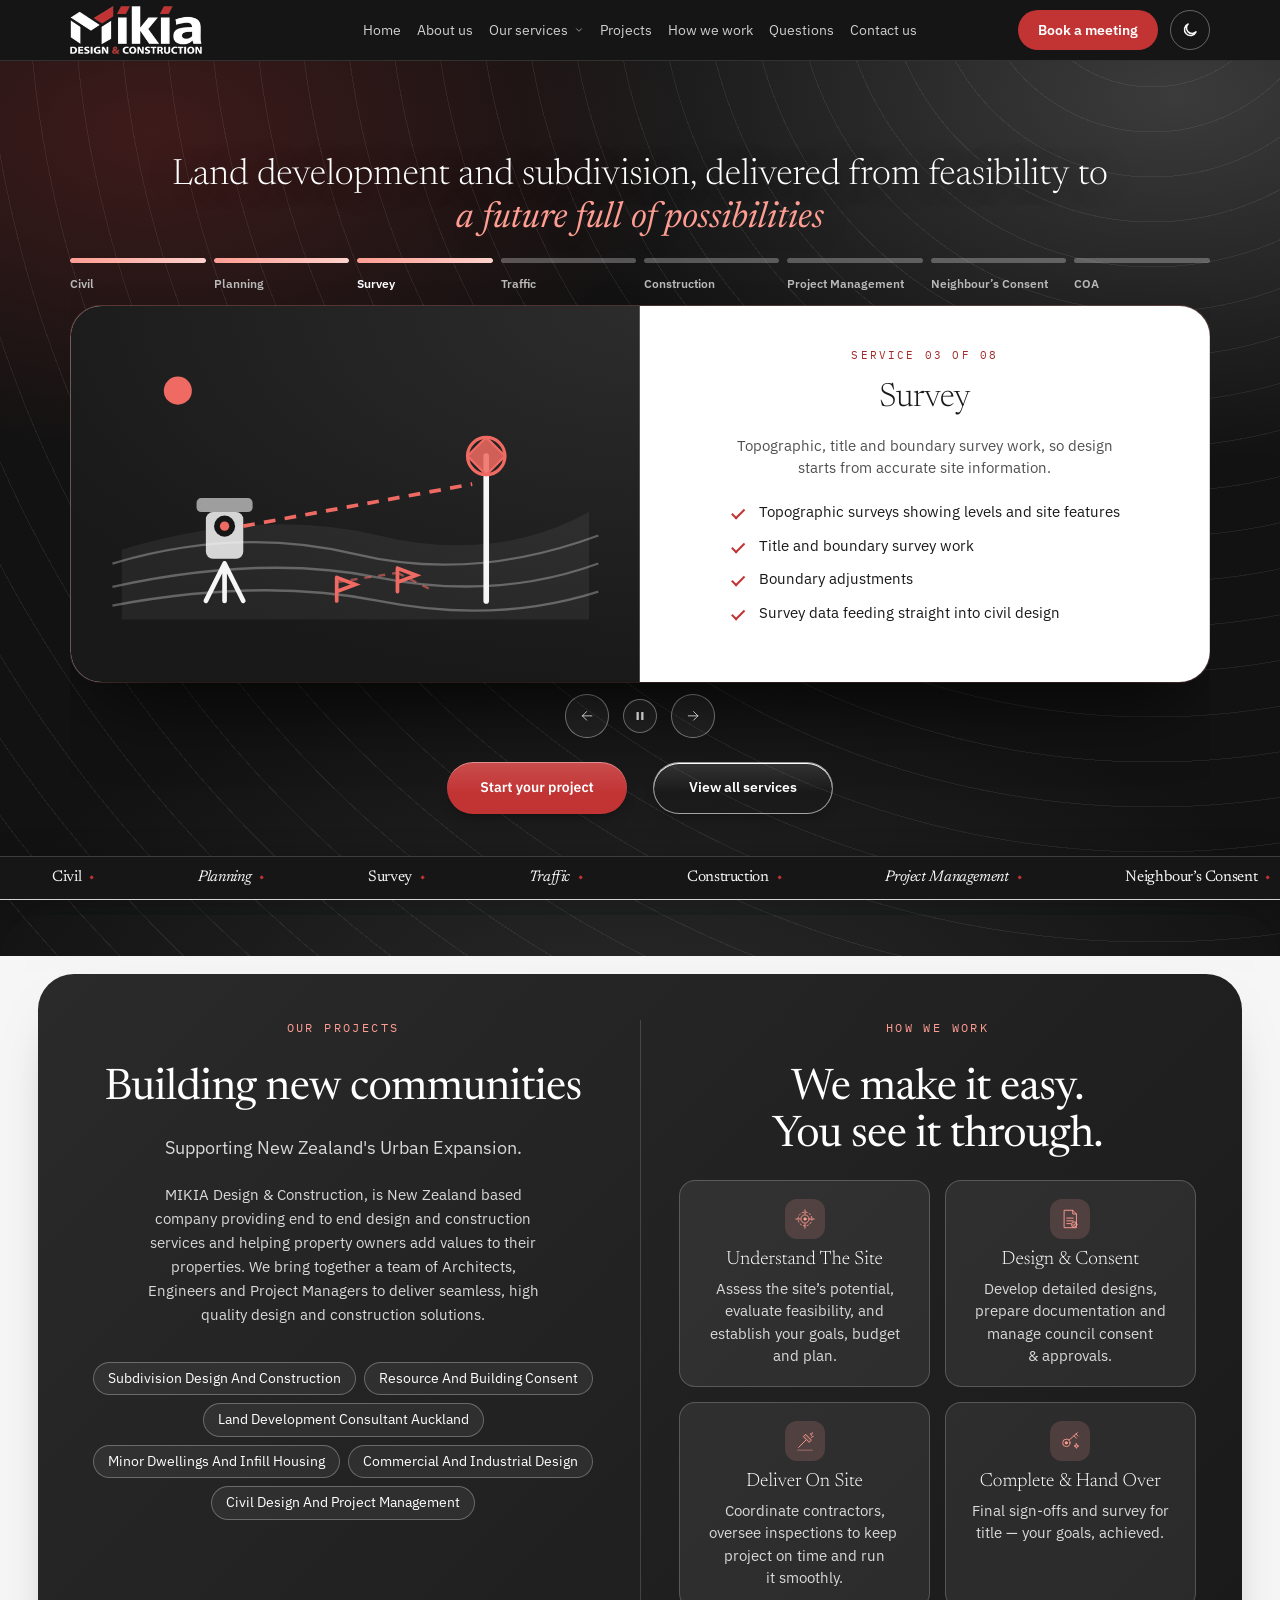
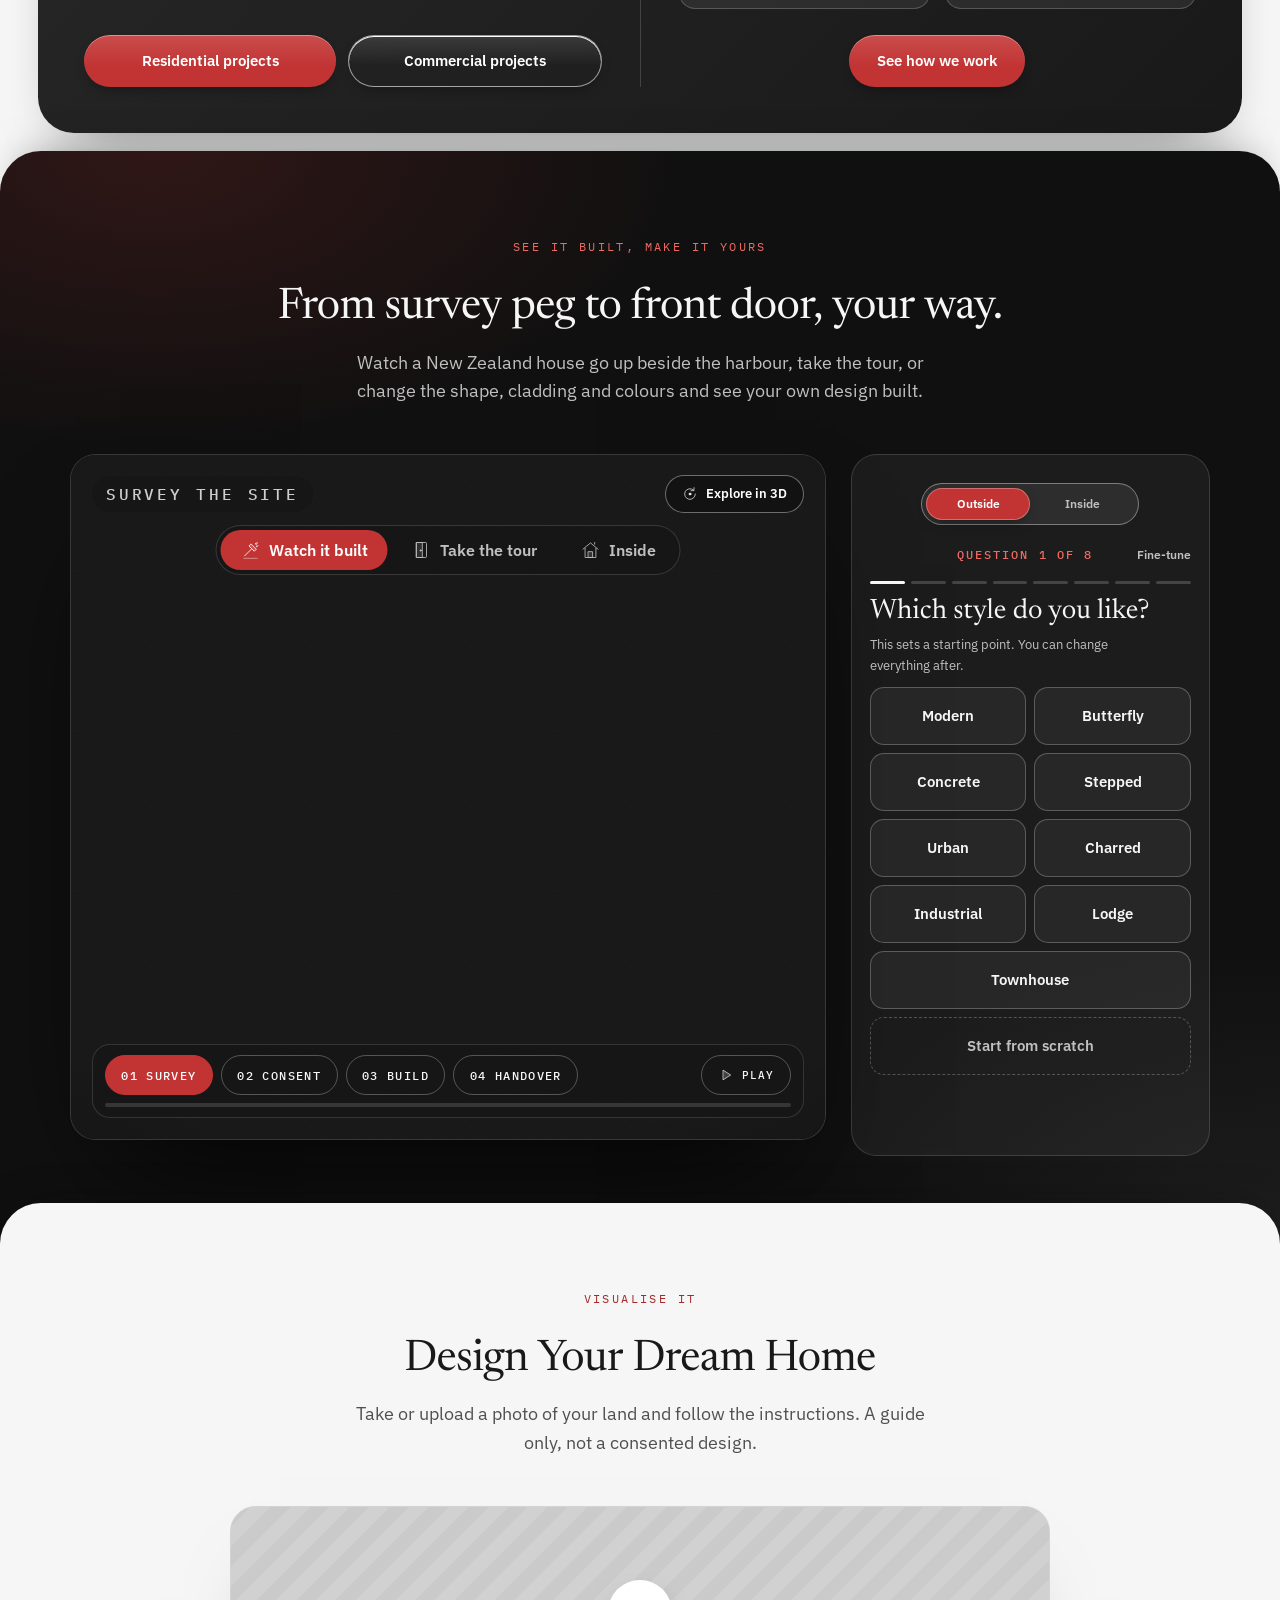
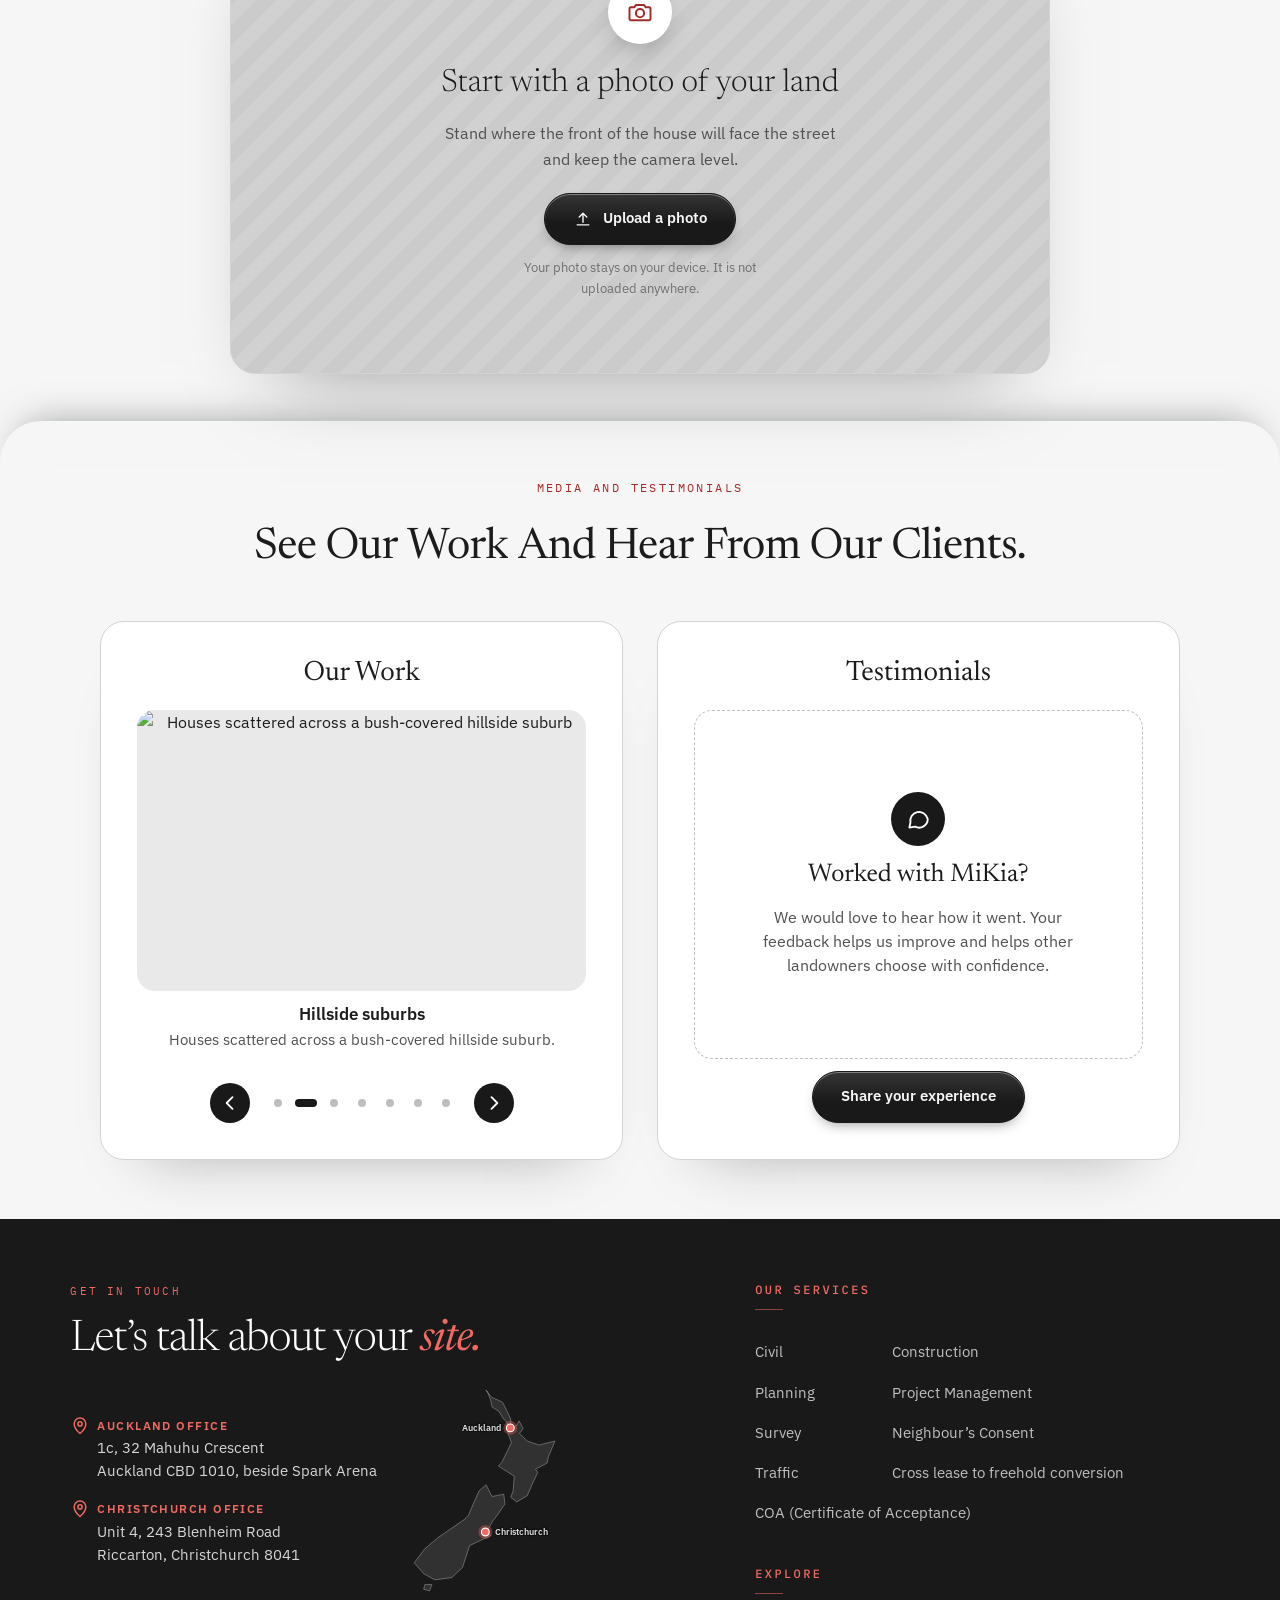
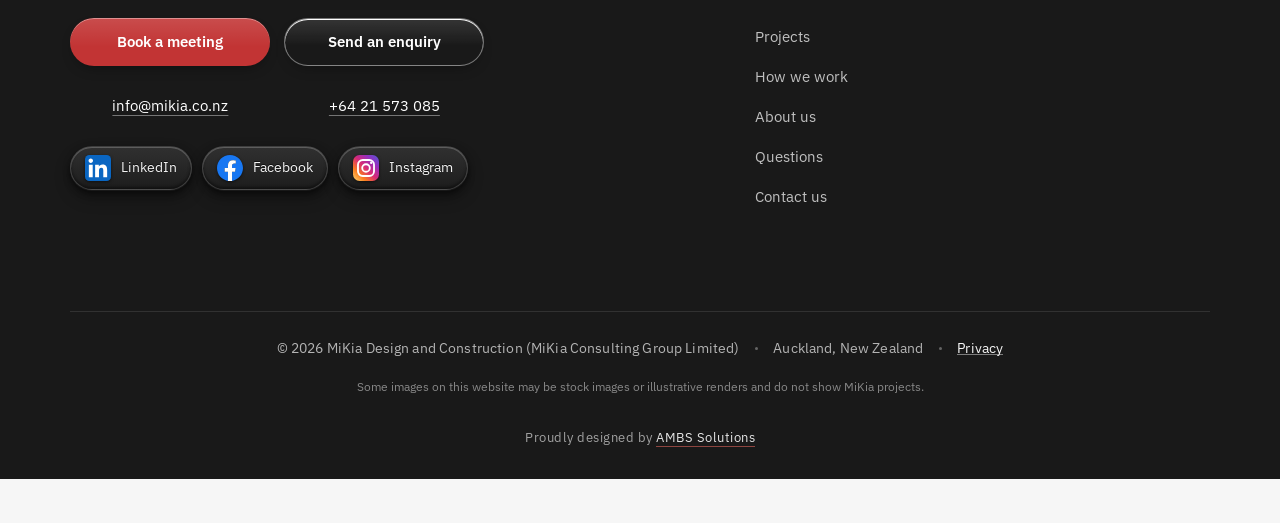
==== commit da5280ee: "Website editor: edited index.html (Team Mikia)" ====
--- a/index.html
+++ b/index.html
@@ -180,7 +180,7 @@
 <div class="mt-grid">
 <div class="mt-col"><h3 class="mt-h">Our Work</h3>
 <div class="mcar" id="mediaCar" role="region" aria-roledescription="carousel" aria-label="Project photos" tabindex="0">
-<div class="mcar-stage"><div class="mcar-track" id="mcarTrack"><figure class="mcar-s on"><img src="projects/stock-res-1-1600.webp" srcset="projects/stock-res-1-800.webp 800w,projects/stock-res-1-1600.webp 1600w" sizes="(max-width:760px) 92vw,520px" alt="New black-clad townhouses along a residential street" width="1600" height="1000" decoding="async" loading="lazy"><figcaption><b>New townhouses</b><span>New black-clad townhouses along a residential street.</span></figcaption></figure><figure class="mcar-s"><img src="projects/stock-res-2-1600.webp" srcset="projects/stock-res-2-800.webp 800w,projects/stock-res-2-1600.webp 1600w" sizes="(max-width:760px) 92vw,520px" alt="Houses scattered across a bush-covered hillside suburb" width="1600" height="1000" decoding="async" loading="lazy"><figcaption><b>Hillside suburbs</b><span>Houses scattered across a bush-covered hillside suburb.</span></figcaption></figure><figure class="mcar-s"><img src="projects/stock-res-4-1600.webp" srcset="projects/stock-res-4-800.webp 800w,projects/stock-res-4-1600.webp 1600w" sizes="(max-width:760px) 92vw,520px" alt="A new modern house beside a traditional home" width="1600" height="1000" decoding="async" loading="lazy"><figcaption><b>Infill housing</b><span>A new modern house beside a traditional home.</span></figcaption></figure><figure class="mcar-s"><img src="projects/stock-com-2-1600.webp" srcset="projects/stock-com-2-800.webp 800w,projects/stock-com-2-1600.webp 1600w" sizes="(max-width:760px) 92vw,520px" alt="A mixed-use building with black and white cladding and large windows" width="1600" height="1000" decoding="async" loading="lazy"><figcaption><b>Mixed-use frontage</b><span>A mixed-use building with black and white cladding and large windows.</span></figcaption></figure><figure class="mcar-s"><img src="projects/stock-com-3-1600.webp" srcset="projects/stock-com-3-800.webp 800w,projects/stock-com-3-1600.webp 1600w" sizes="(max-width:760px) 92vw,520px" alt="A building clad in black metal and vertical timber battens" width="1600" height="1000" decoding="async" loading="lazy"><figcaption><b>Timber and black cladding</b><span>A building clad in black metal and vertical timber battens.</span></figcaption></figure><figure class="mcar-s"><img src="https://dtugguvrwj2fjwji.public.blob.vercel-storage.com/media/p-mwb75x95-aksow.webp" alt="MiKia project photo" width="1600" height="1000" decoding="async" loading="lazy"><figcaption><b>Minor Dwelling</b><span>Make better use of your backyard with a minor dwelling designed around your property and needs.</span></figcaption></figure><figure class="mcar-s"><img src="https://dtugguvrwj2fjwji.public.blob.vercel-storage.com/media/p-mwcr4v0g-4hvme.webp" alt="MiKia project photo" width="1600" height="1000" decoding="async" loading="lazy"><figcaption><b>Subdivision and Construction</b><span>Unlock the value of your land with our end-to-end subdivision services. From initial assessment and design to council approvals and construction, we manage the process from concept to completion.</span></figcaption></figure></div></div>
+<div class="mcar-stage"><div class="mcar-track" id="mcarTrack"><figure class="mcar-s on"><img src="projects/stock-res-1-1600.webp" srcset="projects/stock-res-1-800.webp 800w,projects/stock-res-1-1600.webp 1600w" sizes="(max-width:760px) 92vw,520px" alt="New black-clad townhouses along a residential street" width="1600" height="1000" decoding="async" loading="lazy"><figcaption><b>New townhouses</b><span>New black-clad townhouses along a residential street.</span></figcaption></figure><figure class="mcar-s"><img src="projects/stock-res-2-1600.webp" srcset="projects/stock-res-2-800.webp 800w,projects/stock-res-2-1600.webp 1600w" sizes="(max-width:760px) 92vw,520px" alt="Houses scattered across a bush-covered hillside suburb" width="1600" height="1000" decoding="async" loading="lazy"><figcaption><b>Hillside suburbs</b><span>Houses scattered across a bush-covered hillside suburb.</span></figcaption></figure><figure class="mcar-s"><img src="projects/stock-res-4-1600.webp" srcset="projects/stock-res-4-800.webp 800w,projects/stock-res-4-1600.webp 1600w" sizes="(max-width:760px) 92vw,520px" alt="A new modern house beside a traditional home" width="1600" height="1000" decoding="async" loading="lazy"><figcaption><b>Subdivision and Construction</b><span>Unlock the value of your land with our end-to-end subdivision services.</span></figcaption></figure><figure class="mcar-s"><img src="projects/stock-com-2-1600.webp" srcset="projects/stock-com-2-800.webp 800w,projects/stock-com-2-1600.webp 1600w" sizes="(max-width:760px) 92vw,520px" alt="A mixed-use building with black and white cladding and large windows" width="1600" height="1000" decoding="async" loading="lazy"></figure><figure class="mcar-s"><img src="projects/stock-com-3-1600.webp" srcset="projects/stock-com-3-800.webp 800w,projects/stock-com-3-1600.webp 1600w" sizes="(max-width:760px) 92vw,520px" alt="A building clad in black metal and vertical timber battens" width="1600" height="1000" decoding="async" loading="lazy"></figure><figure class="mcar-s"><img src="https://dtugguvrwj2fjwji.public.blob.vercel-storage.com/media/p-mwb75x95-aksow.webp" alt="MiKia project photo" width="1600" height="1000" decoding="async" loading="lazy"></figure><figure class="mcar-s"><img src="https://dtugguvrwj2fjwji.public.blob.vercel-storage.com/media/p-mwcr4v0g-4hvme.webp" alt="MiKia project photo" width="1600" height="1000" decoding="async" loading="lazy"></figure></div></div>
 <div class="mcar-bar"><button class="mcar-nav mcar-prev" type="button" aria-label="Previous photo"><svg width="20" height="20" viewBox="0 0 24 24" fill="none" stroke="currentColor" stroke-width="2.2" stroke-linecap="round" stroke-linejoin="round" aria-hidden="true"><path d="M15 5l-7 7 7 7"/></svg></button><div class="mcar-dots" id="mcarDots" role="tablist" aria-label="Choose photo"></div><button class="mcar-nav mcar-next" type="button" aria-label="Next photo"><svg width="20" height="20" viewBox="0 0 24 24" fill="none" stroke="currentColor" stroke-width="2.2" stroke-linecap="round" stroke-linejoin="round" aria-hidden="true"><path d="M9 5l7 7-7 7"/></svg></button></div></div></div>
 <div class="mt-col"><h3 class="mt-h">Testimonials</h3>
 <div data-need="testimonials" hidden><div class="tgrid" id="testimonials"></div><a class="textlink" id="reviewsLink" href="#" target="_blank" rel="noopener" hidden>Read our Google reviews</a></div>
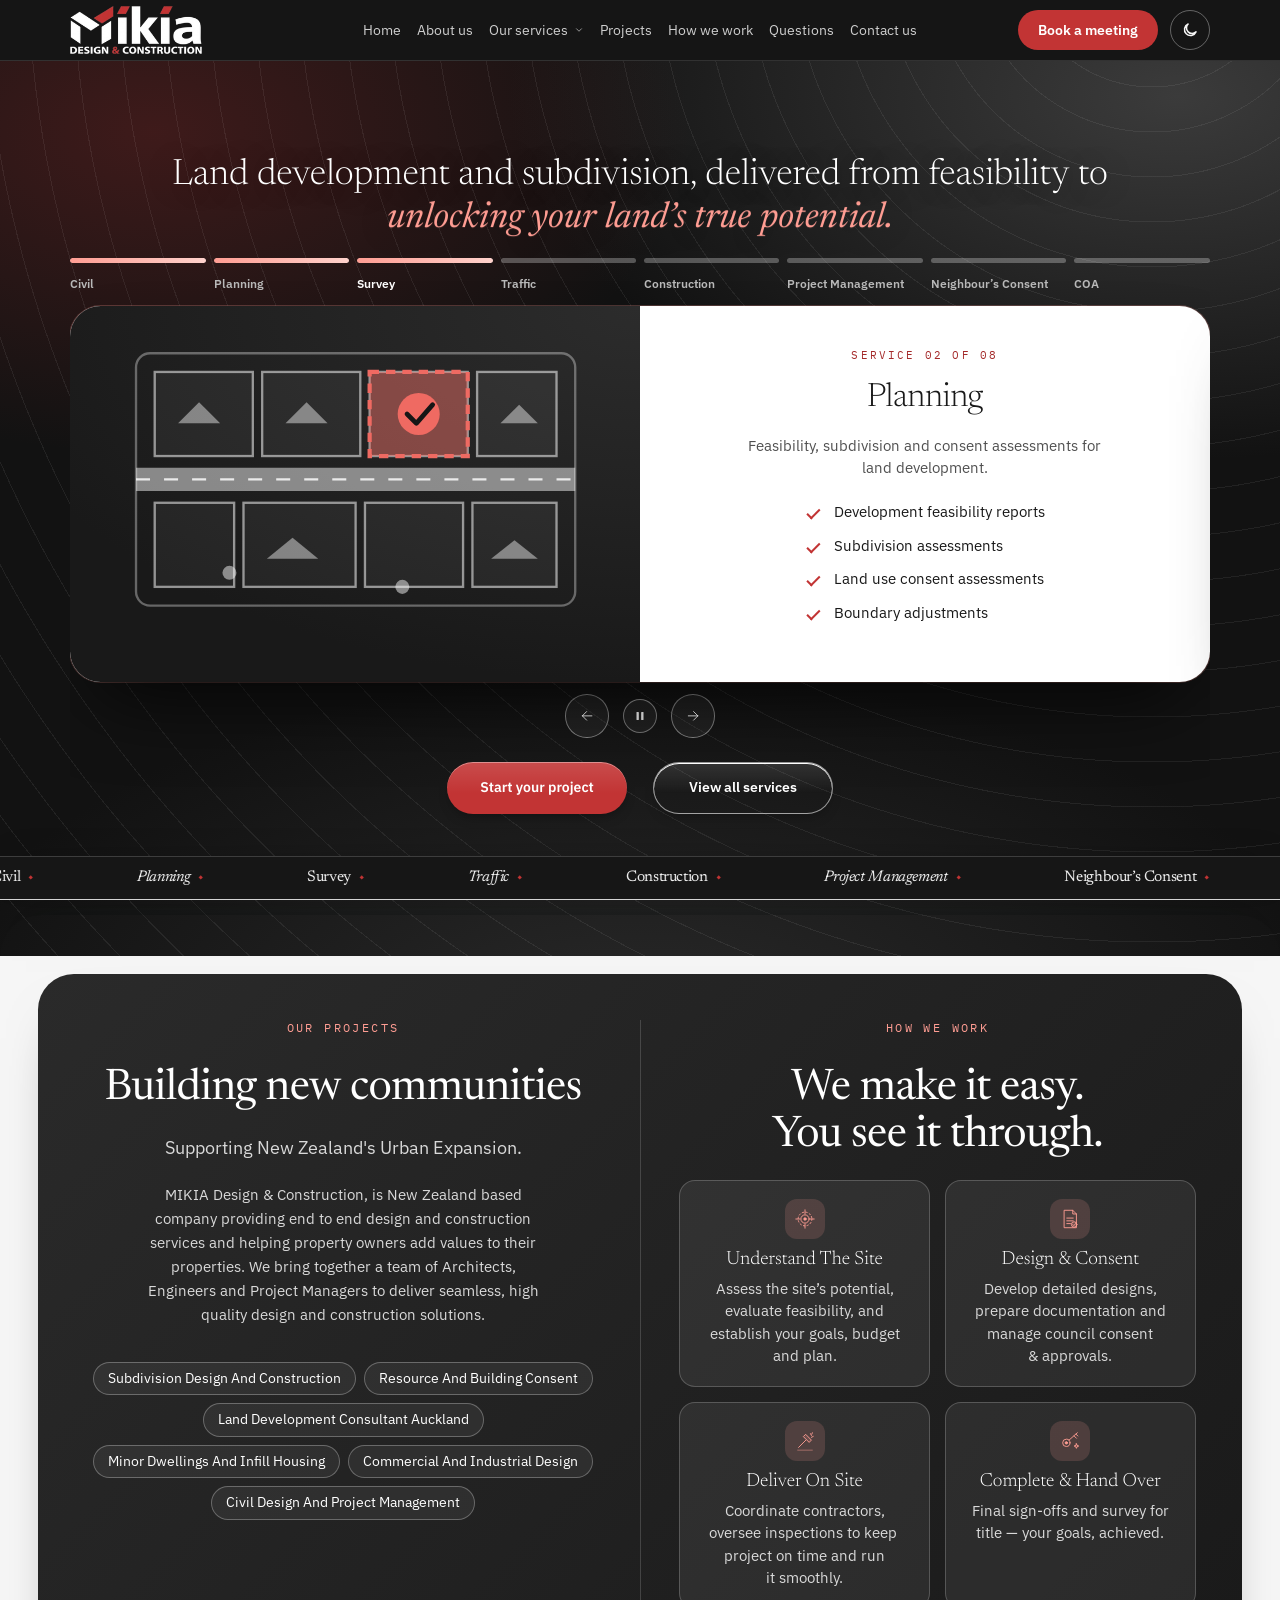
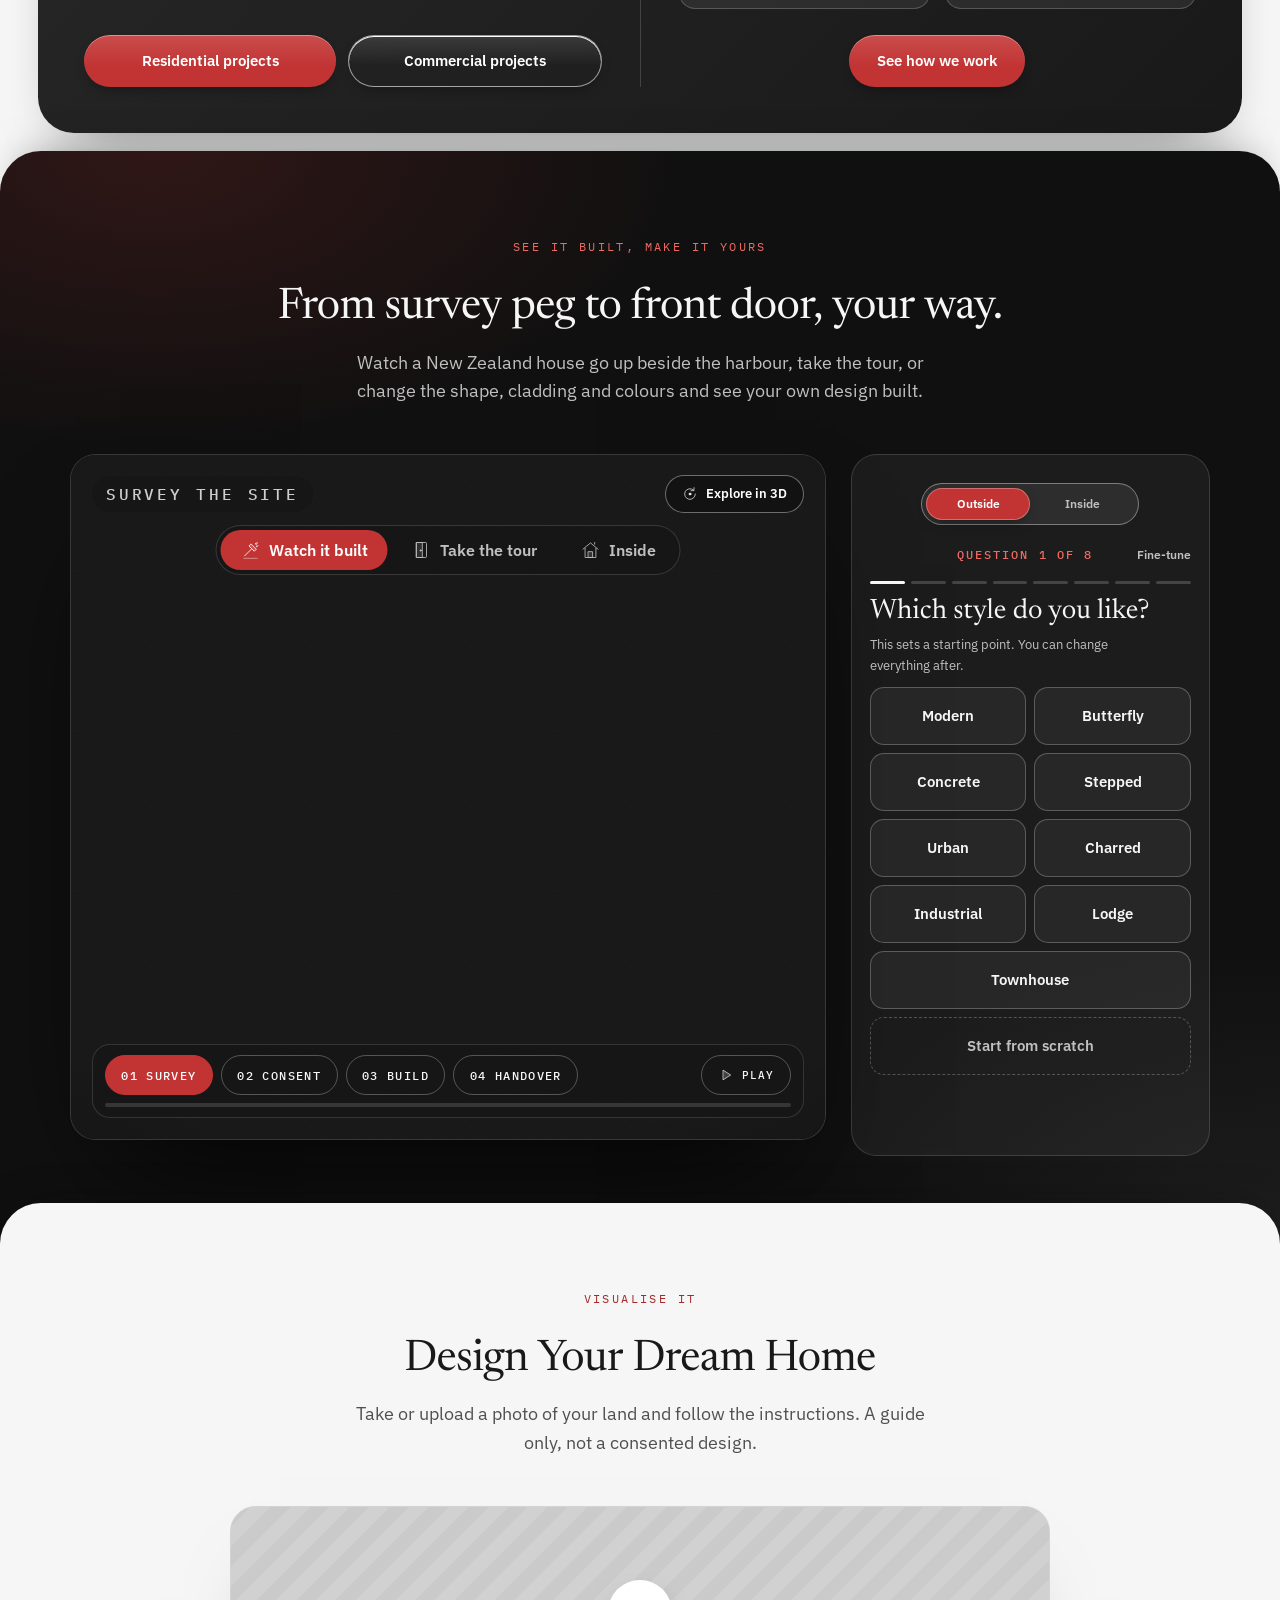
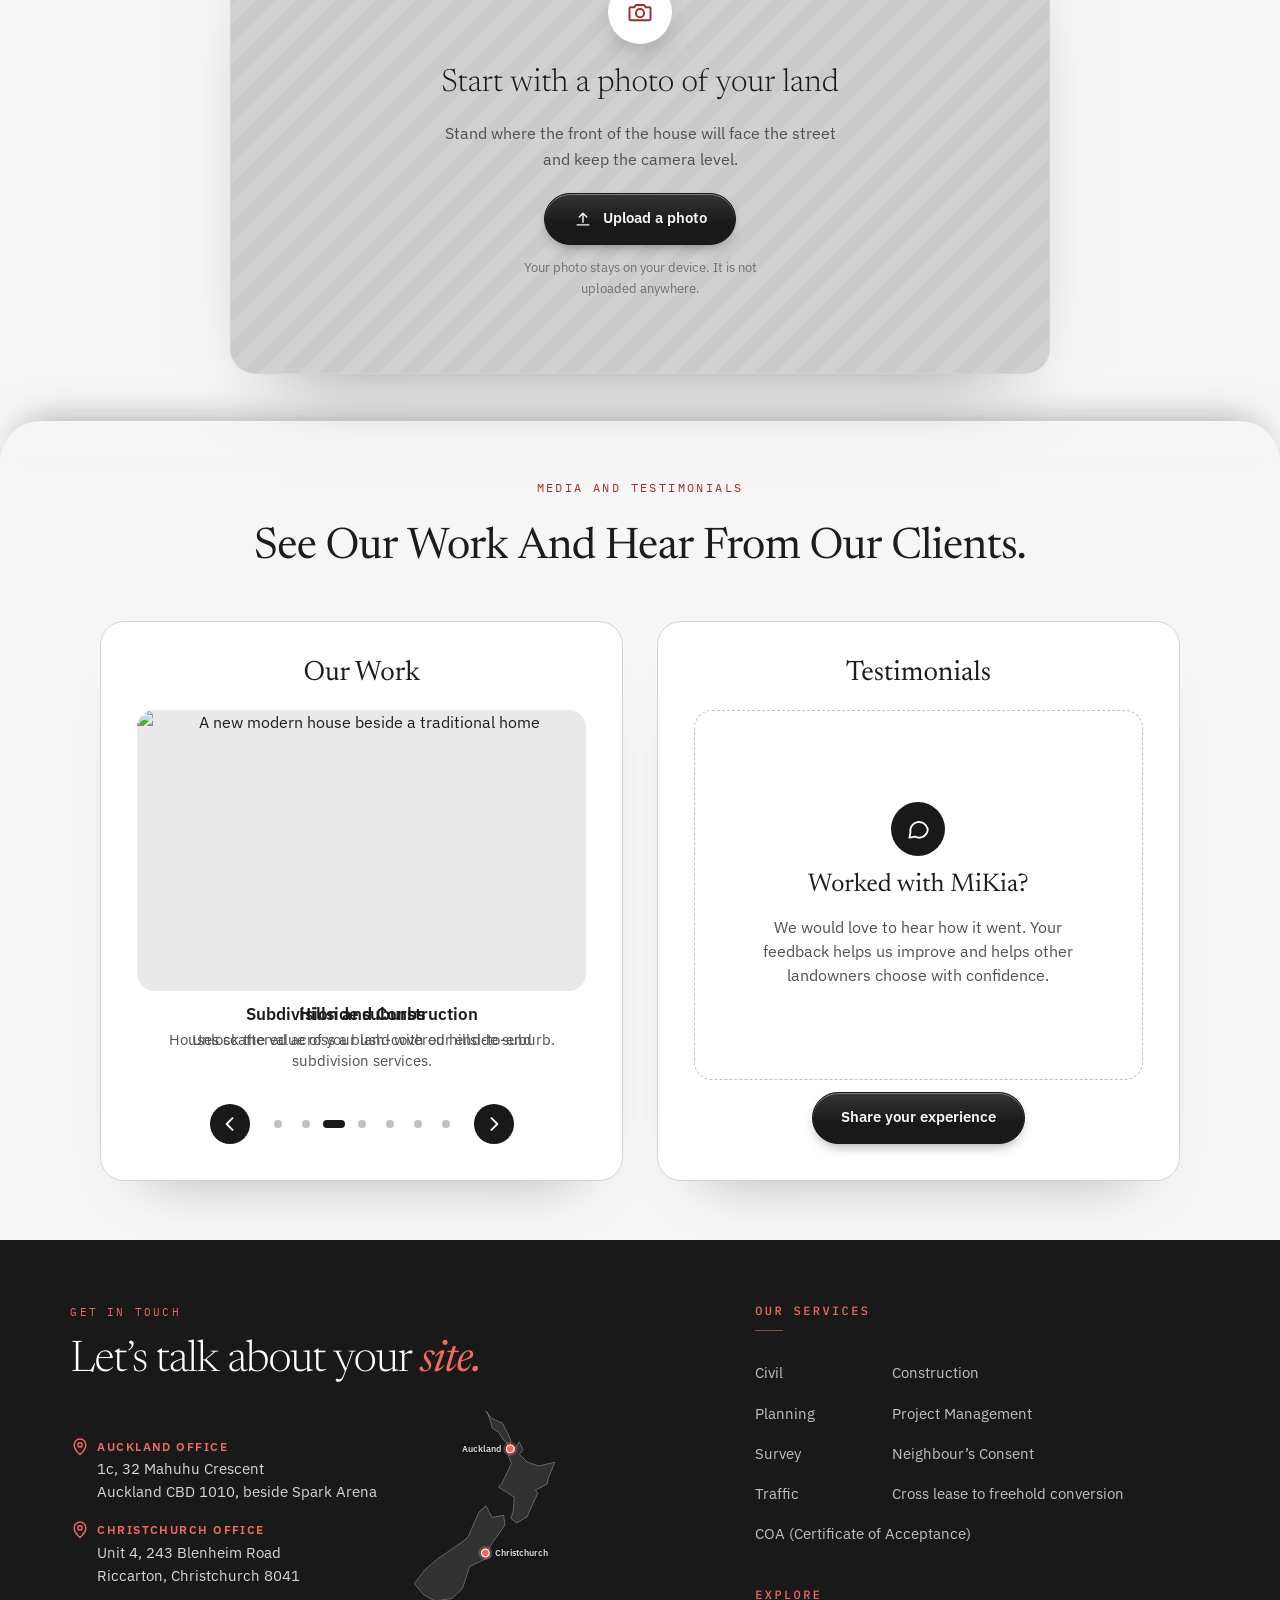
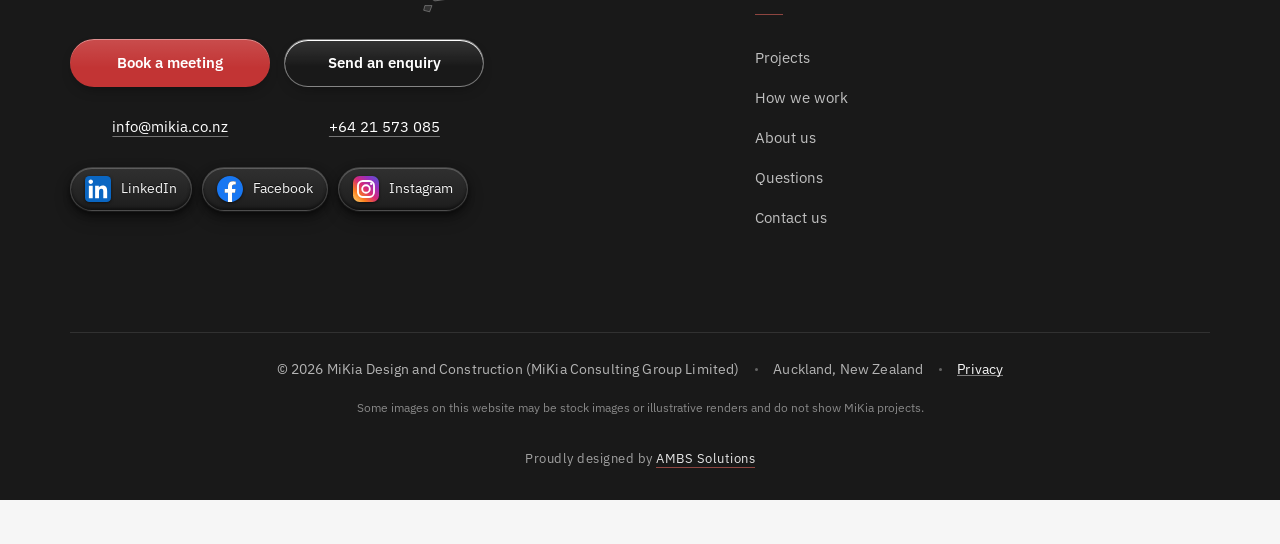
==== commit d8ad1925: "Website editor: edited index.html (Team Mikia)" ====
--- a/index.html
+++ b/index.html
@@ -180,7 +180,7 @@
 <div class="mt-grid">
 <div class="mt-col"><h3 class="mt-h">Our Work</h3>
 <div class="mcar" id="mediaCar" role="region" aria-roledescription="carousel" aria-label="Project photos" tabindex="0">
-<div class="mcar-stage"><div class="mcar-track" id="mcarTrack"><figure class="mcar-s on"><img src="projects/stock-res-1-1600.webp" srcset="projects/stock-res-1-800.webp 800w,projects/stock-res-1-1600.webp 1600w" sizes="(max-width:760px) 92vw,520px" alt="New black-clad townhouses along a residential street" width="1600" height="1000" decoding="async" loading="lazy"><figcaption><b>New townhouses</b><span>New black-clad townhouses along a residential street.</span></figcaption></figure><figure class="mcar-s"><img src="projects/stock-res-2-1600.webp" srcset="projects/stock-res-2-800.webp 800w,projects/stock-res-2-1600.webp 1600w" sizes="(max-width:760px) 92vw,520px" alt="Houses scattered across a bush-covered hillside suburb" width="1600" height="1000" decoding="async" loading="lazy"><figcaption><b>Hillside suburbs</b><span>Houses scattered across a bush-covered hillside suburb.</span></figcaption></figure><figure class="mcar-s"><img src="projects/stock-res-4-1600.webp" srcset="projects/stock-res-4-800.webp 800w,projects/stock-res-4-1600.webp 1600w" sizes="(max-width:760px) 92vw,520px" alt="A new modern house beside a traditional home" width="1600" height="1000" decoding="async" loading="lazy"><figcaption><b>Subdivision and Construction</b><span>Unlock the value of your land with our end-to-end subdivision services.</span></figcaption></figure><figure class="mcar-s"><img src="projects/stock-com-2-1600.webp" srcset="projects/stock-com-2-800.webp 800w,projects/stock-com-2-1600.webp 1600w" sizes="(max-width:760px) 92vw,520px" alt="A mixed-use building with black and white cladding and large windows" width="1600" height="1000" decoding="async" loading="lazy"></figure><figure class="mcar-s"><img src="projects/stock-com-3-1600.webp" srcset="projects/stock-com-3-800.webp 800w,projects/stock-com-3-1600.webp 1600w" sizes="(max-width:760px) 92vw,520px" alt="A building clad in black metal and vertical timber battens" width="1600" height="1000" decoding="async" loading="lazy"></figure><figure class="mcar-s"><img src="https://dtugguvrwj2fjwji.public.blob.vercel-storage.com/media/p-mwb75x95-aksow.webp" alt="MiKia project photo" width="1600" height="1000" decoding="async" loading="lazy"></figure><figure class="mcar-s"><img src="https://dtugguvrwj2fjwji.public.blob.vercel-storage.com/media/p-mwcr4v0g-4hvme.webp" alt="MiKia project photo" width="1600" height="1000" decoding="async" loading="lazy"></figure></div></div>
+<div class="mcar-stage"><div class="mcar-track" id="mcarTrack"><figure class="mcar-s on"><img src="projects/stock-res-1-1600.webp" srcset="projects/stock-res-1-800.webp 800w,projects/stock-res-1-1600.webp 1600w" sizes="(max-width:760px) 92vw,520px" alt="New black-clad townhouses along a residential street" width="1600" height="1000" decoding="async" loading="lazy"><figcaption><b>New townhouses</b><span>New black-clad townhouses along a residential street.</span></figcaption></figure><figure class="mcar-s"><img src="projects/stock-res-2-1600.webp" srcset="projects/stock-res-2-800.webp 800w,projects/stock-res-2-1600.webp 1600w" sizes="(max-width:760px) 92vw,520px" alt="Houses scattered across a bush-covered hillside suburb" width="1600" height="1000" decoding="async" loading="lazy"><figcaption><b>Hillside suburbs</b><span>Houses scattered across a bush-covered hillside suburb.</span></figcaption></figure><figure class="mcar-s"><img src="projects/stock-res-4-1600.webp" srcset="projects/stock-res-4-800.webp 800w,projects/stock-res-4-1600.webp 1600w" sizes="(max-width:760px) 92vw,520px" alt="A new modern house beside a traditional home" width="1600" height="1000" decoding="async" loading="lazy"><figcaption><b>Subdivision and Construction</b><span>Unlock the value of your land with our end-to-end subdivision services.</span></figcaption></figure><figure class="mcar-s"><img src="projects/stock-com-2-1600.webp" srcset="projects/stock-com-2-800.webp 800w,projects/stock-com-2-1600.webp 1600w" sizes="(max-width:760px) 92vw,520px" alt="A mixed-use building with black and white cladding and large windows" width="1600" height="1000" decoding="async" loading="lazy"><figcaption><b>Neighbor's Consent</b><span>Neighbor's consent may be required when a property development involves using a Neighboring property's land, drainage infrastructure or access.</span></figcaption></figure><figure class="mcar-s"><img src="projects/stock-com-3-1600.webp" srcset="projects/stock-com-3-800.webp 800w,projects/stock-com-3-1600.webp 1600w" sizes="(max-width:760px) 92vw,520px" alt="A building clad in black metal and vertical timber battens" width="1600" height="1000" decoding="async" loading="lazy"></figure><figure class="mcar-s"><img src="https://dtugguvrwj2fjwji.public.blob.vercel-storage.com/media/p-mwb75x95-aksow.webp" alt="MiKia project photo" width="1600" height="1000" decoding="async" loading="lazy"></figure><figure class="mcar-s"><img src="https://dtugguvrwj2fjwji.public.blob.vercel-storage.com/media/p-mwcr4v0g-4hvme.webp" alt="MiKia project photo" width="1600" height="1000" decoding="async" loading="lazy"></figure></div></div>
 <div class="mcar-bar"><button class="mcar-nav mcar-prev" type="button" aria-label="Previous photo"><svg width="20" height="20" viewBox="0 0 24 24" fill="none" stroke="currentColor" stroke-width="2.2" stroke-linecap="round" stroke-linejoin="round" aria-hidden="true"><path d="M15 5l-7 7 7 7"/></svg></button><div class="mcar-dots" id="mcarDots" role="tablist" aria-label="Choose photo"></div><button class="mcar-nav mcar-next" type="button" aria-label="Next photo"><svg width="20" height="20" viewBox="0 0 24 24" fill="none" stroke="currentColor" stroke-width="2.2" stroke-linecap="round" stroke-linejoin="round" aria-hidden="true"><path d="M9 5l7 7-7 7"/></svg></button></div></div></div>
 <div class="mt-col"><h3 class="mt-h">Testimonials</h3>
 <div data-need="testimonials" hidden><div class="tgrid" id="testimonials"></div><a class="textlink" id="reviewsLink" href="#" target="_blank" rel="noopener" hidden>Read our Google reviews</a></div>
